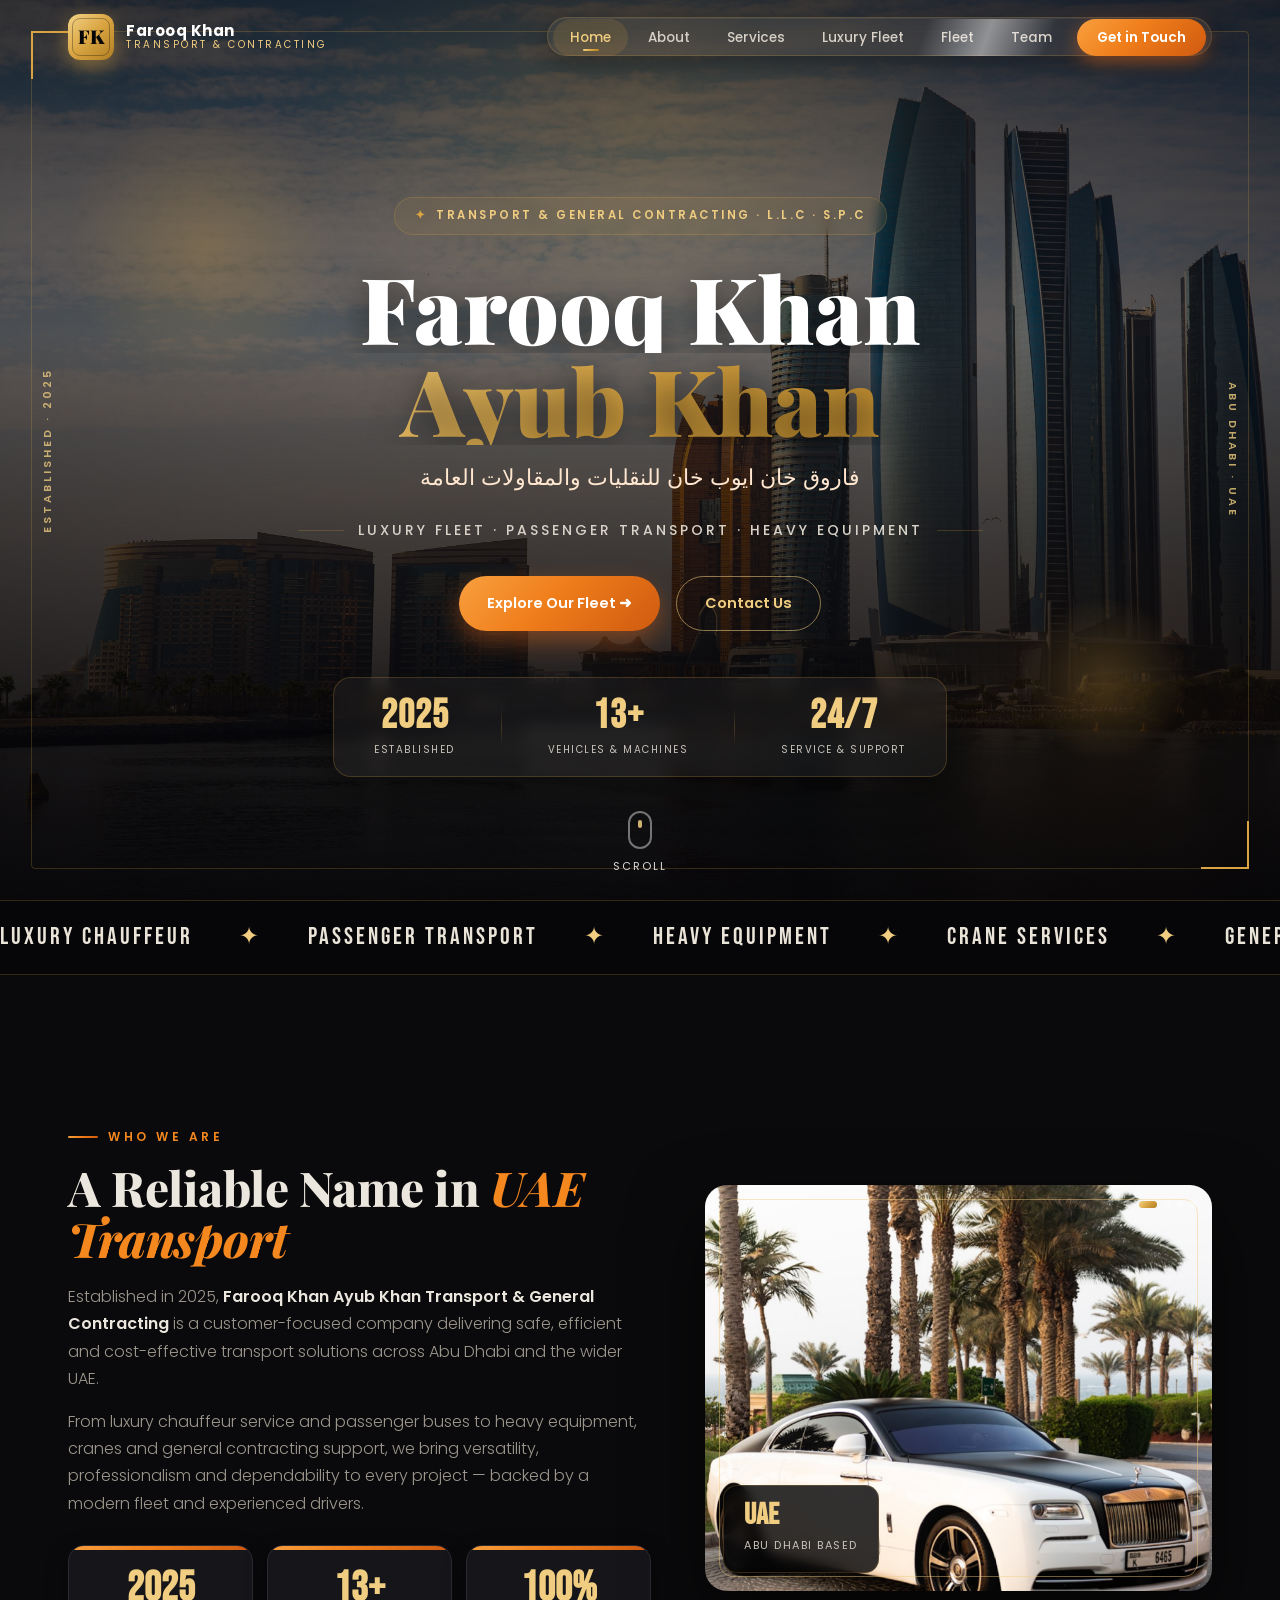
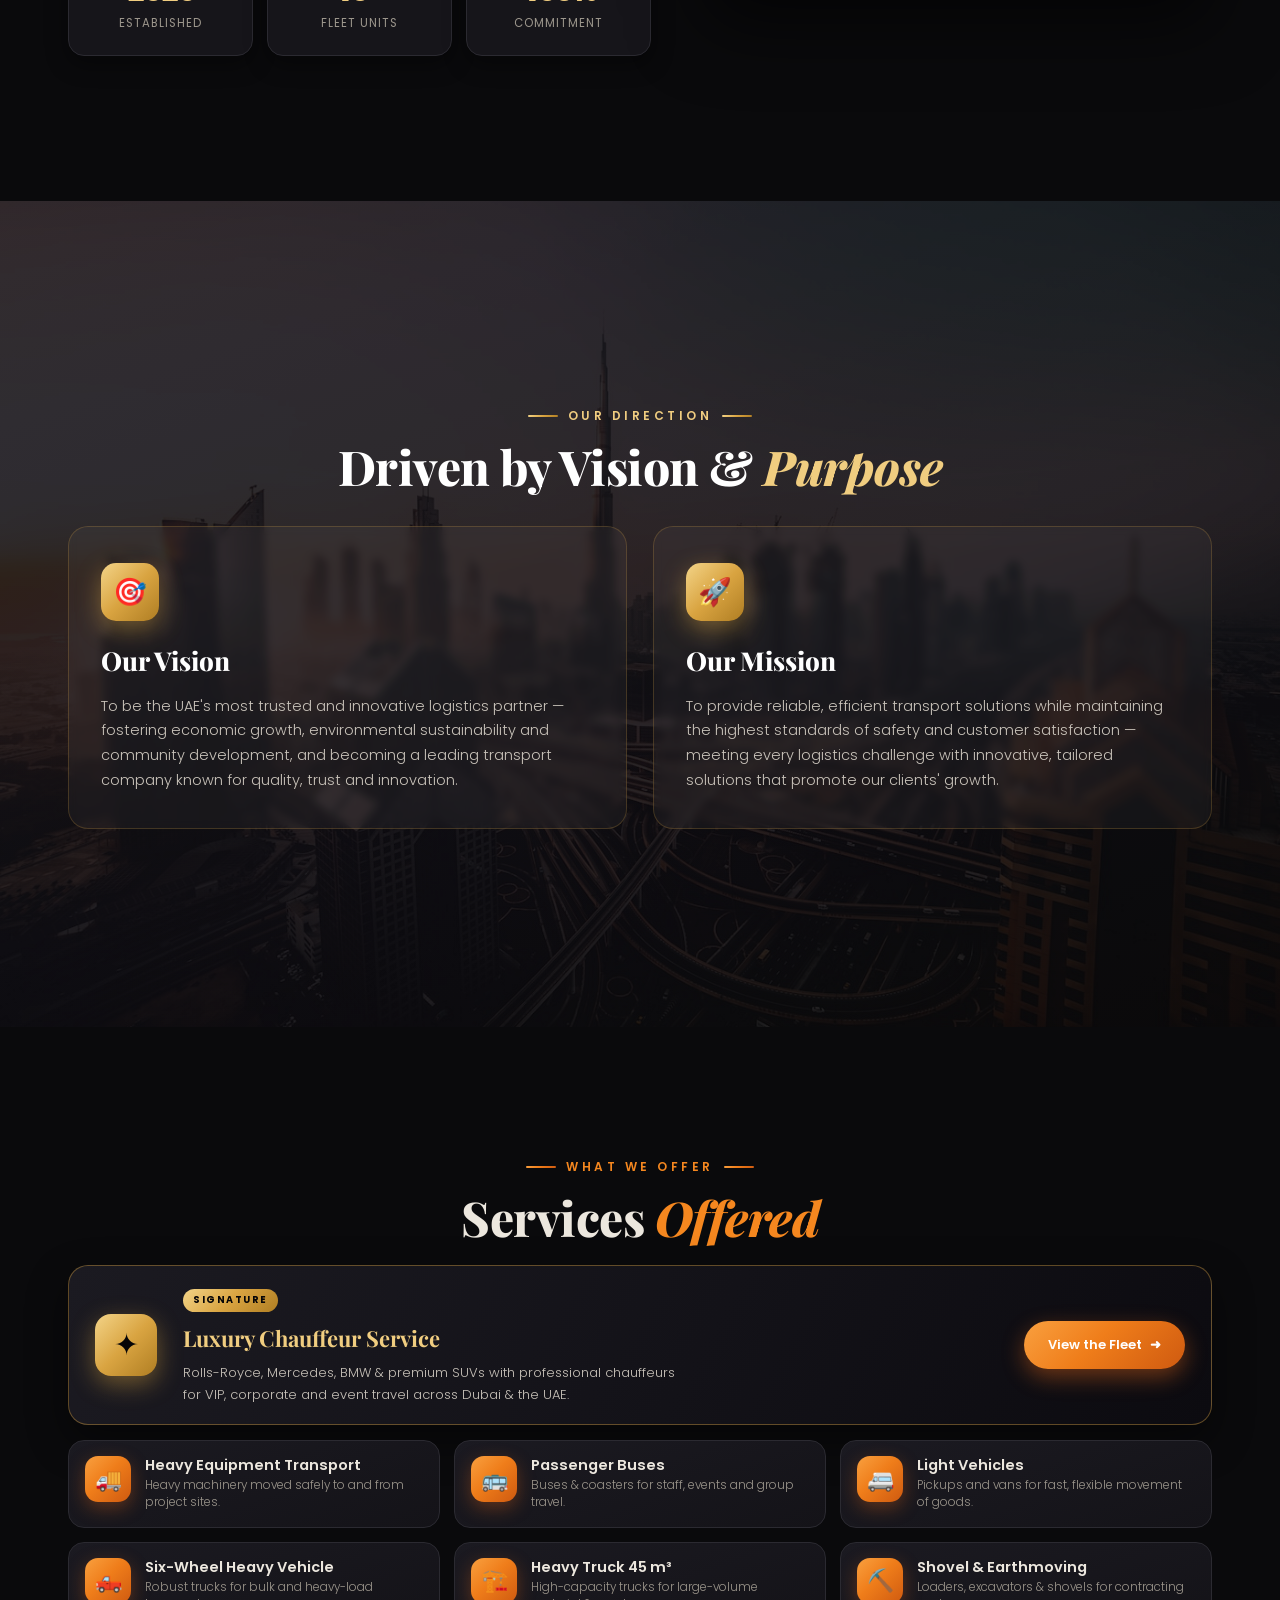
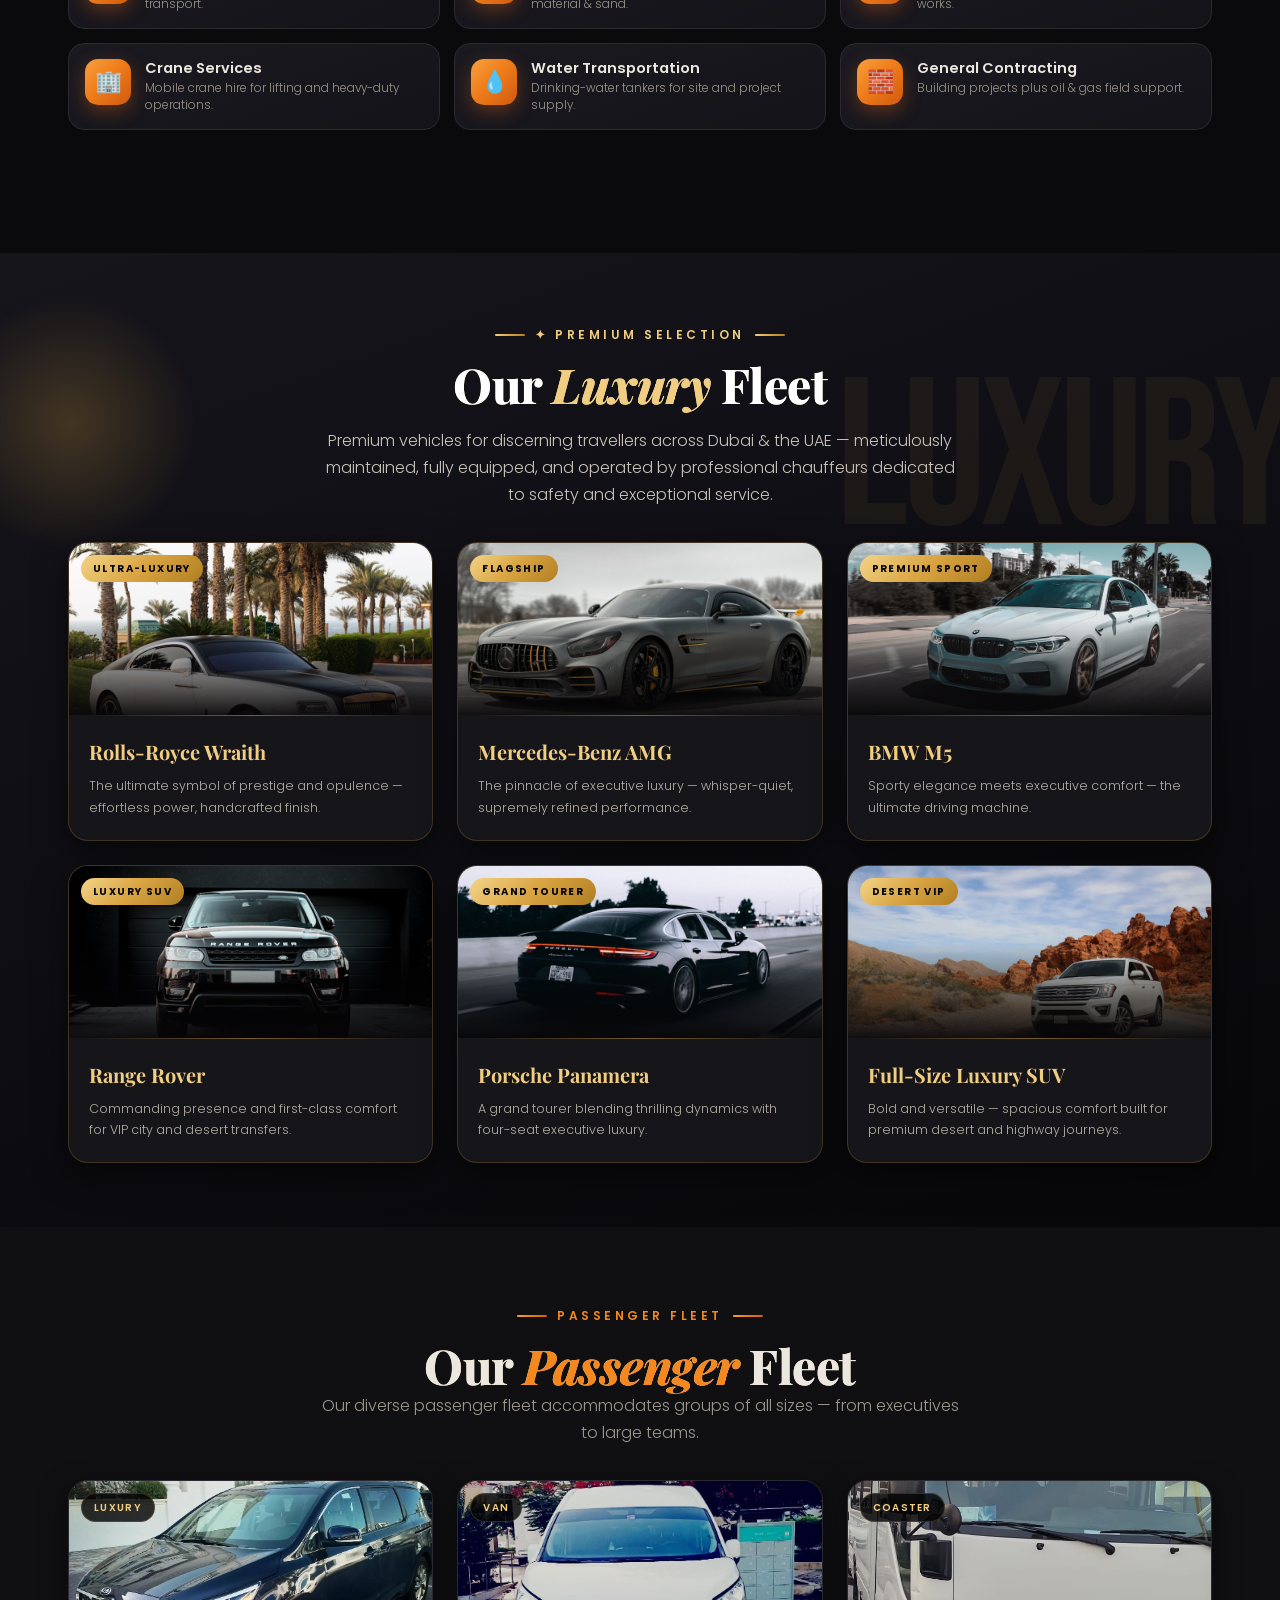
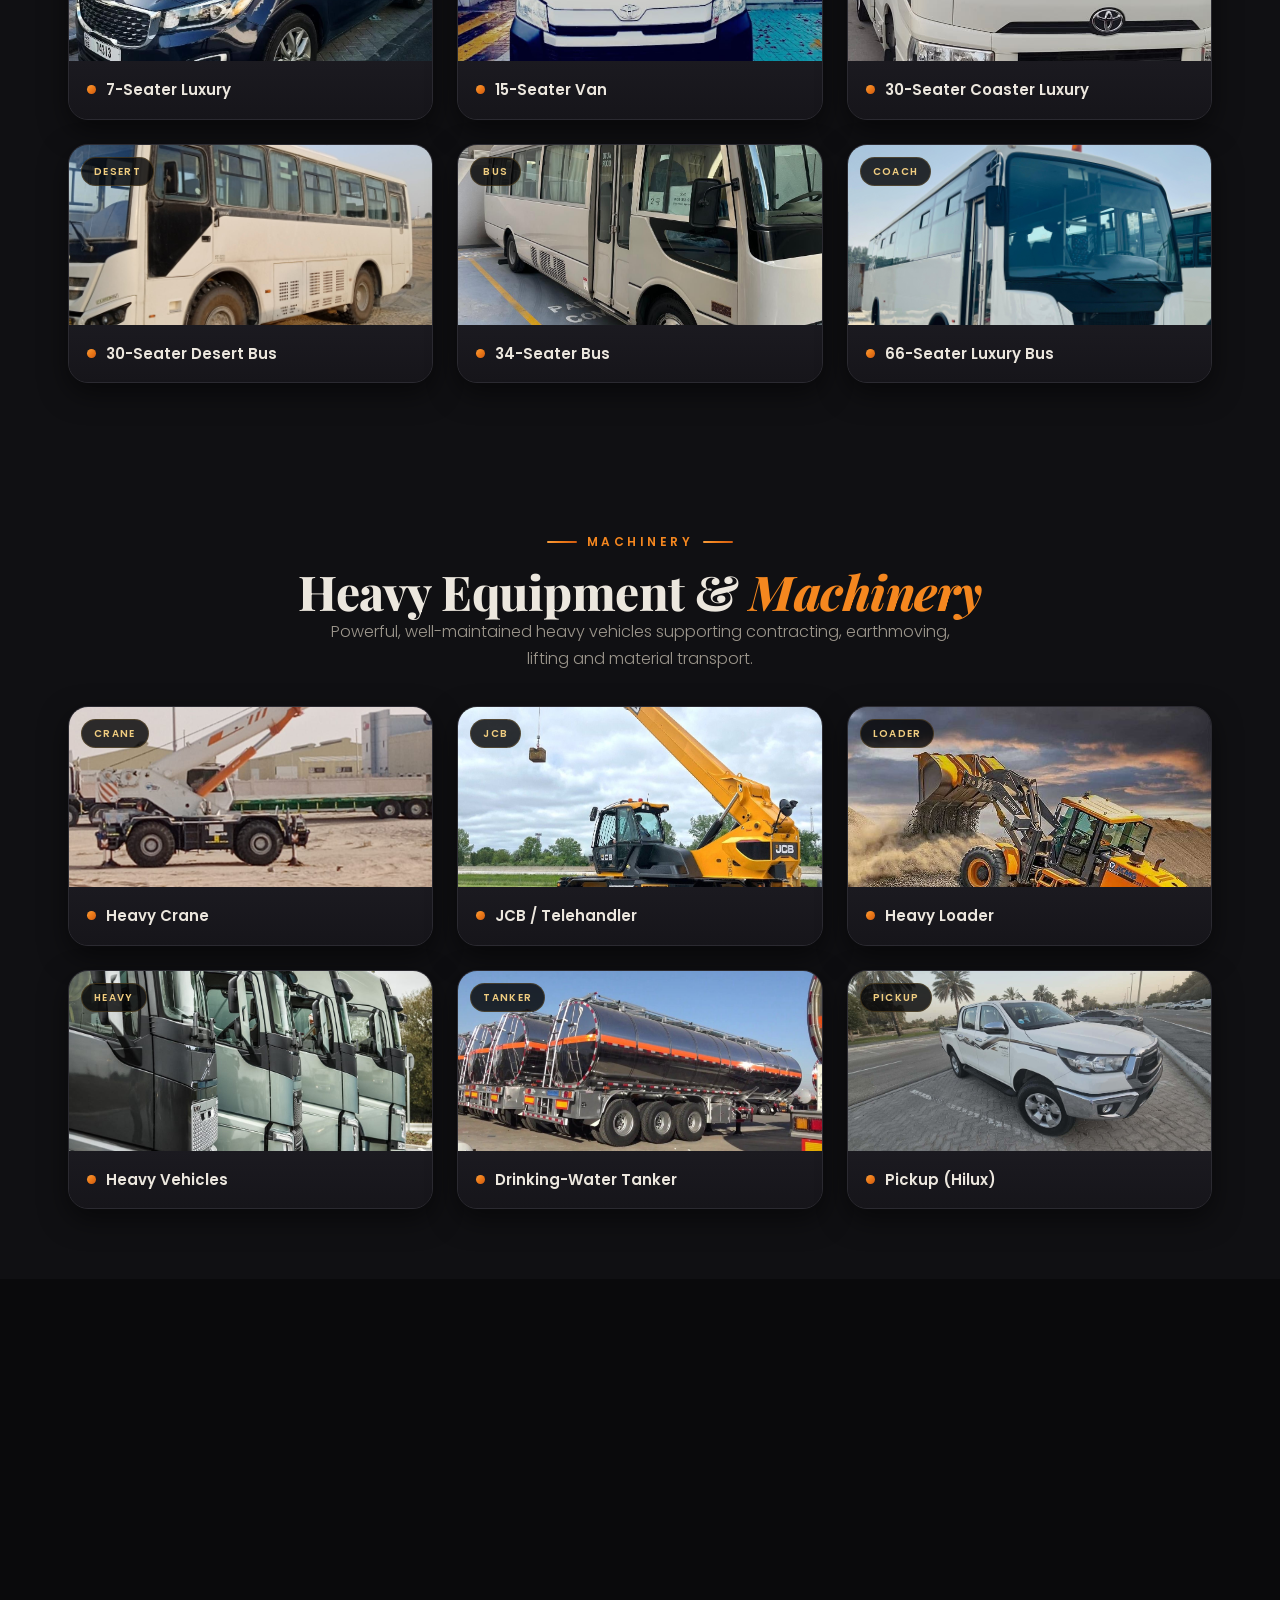
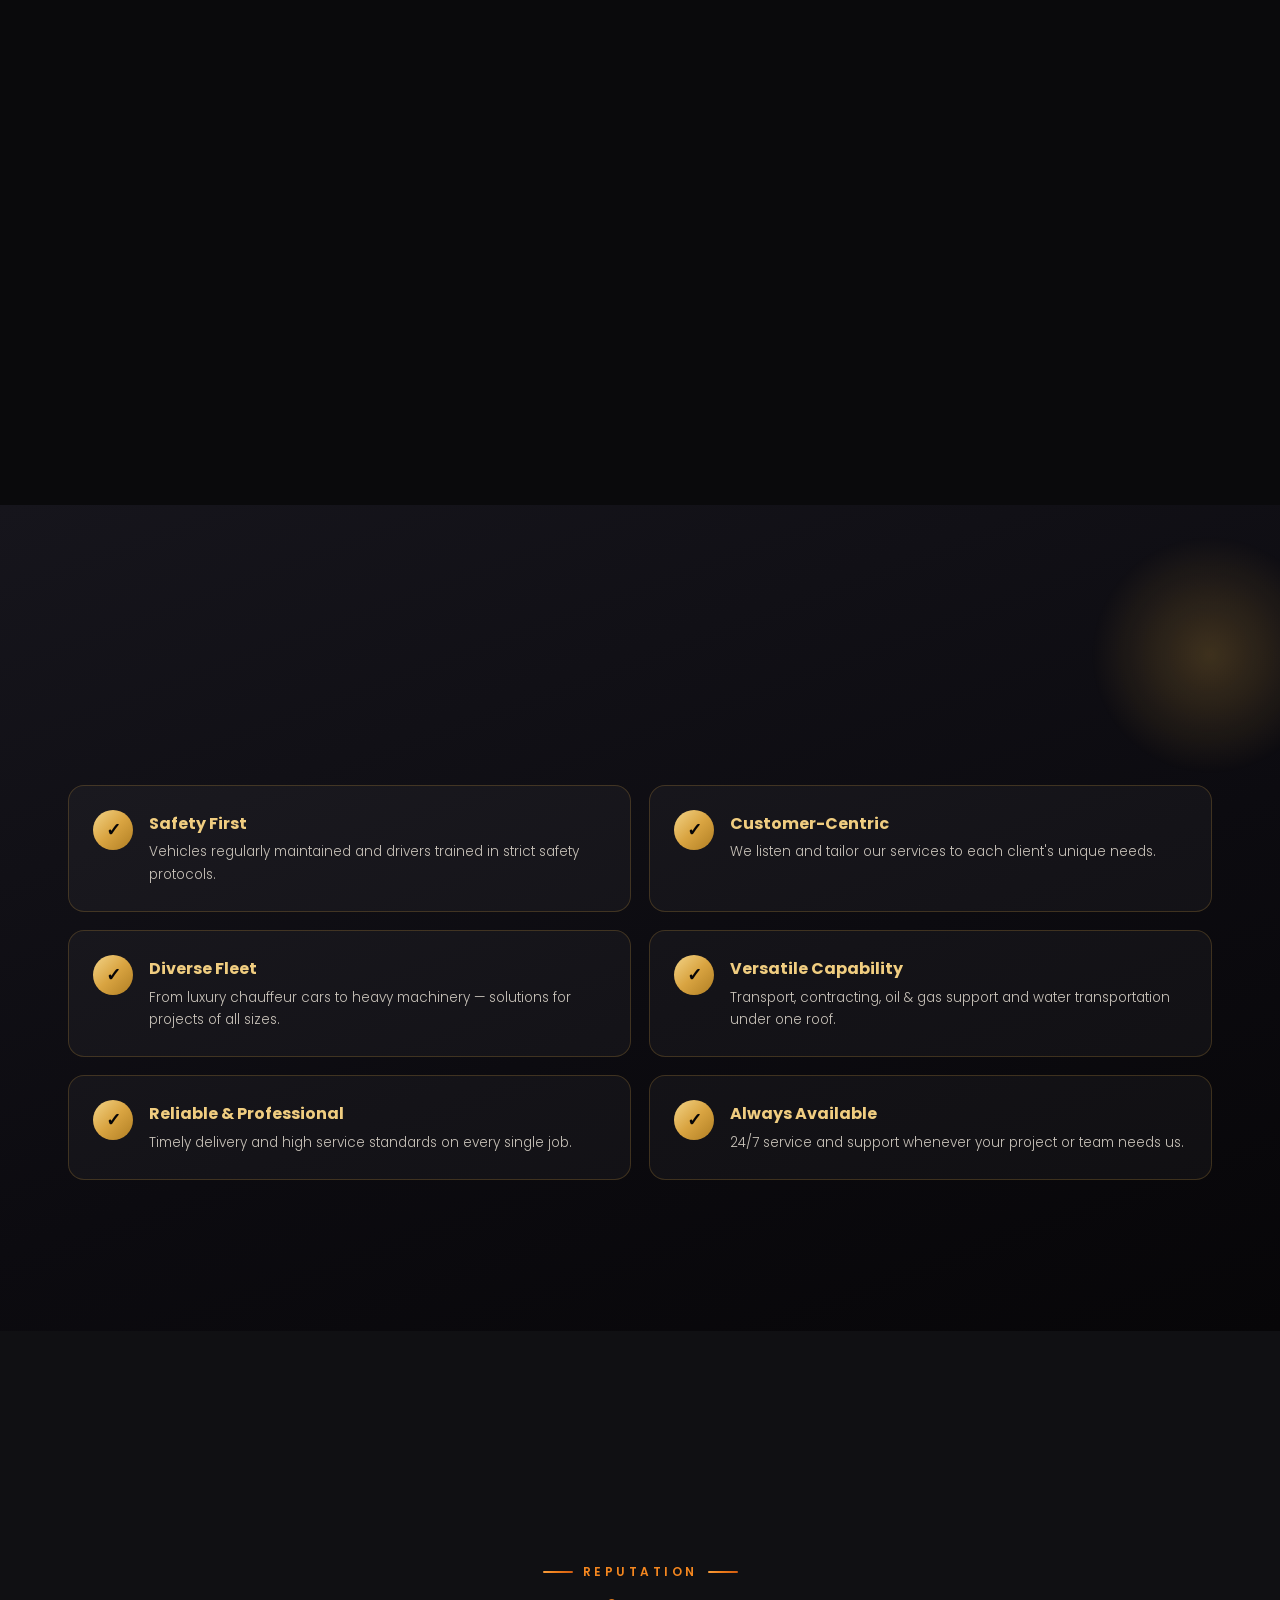
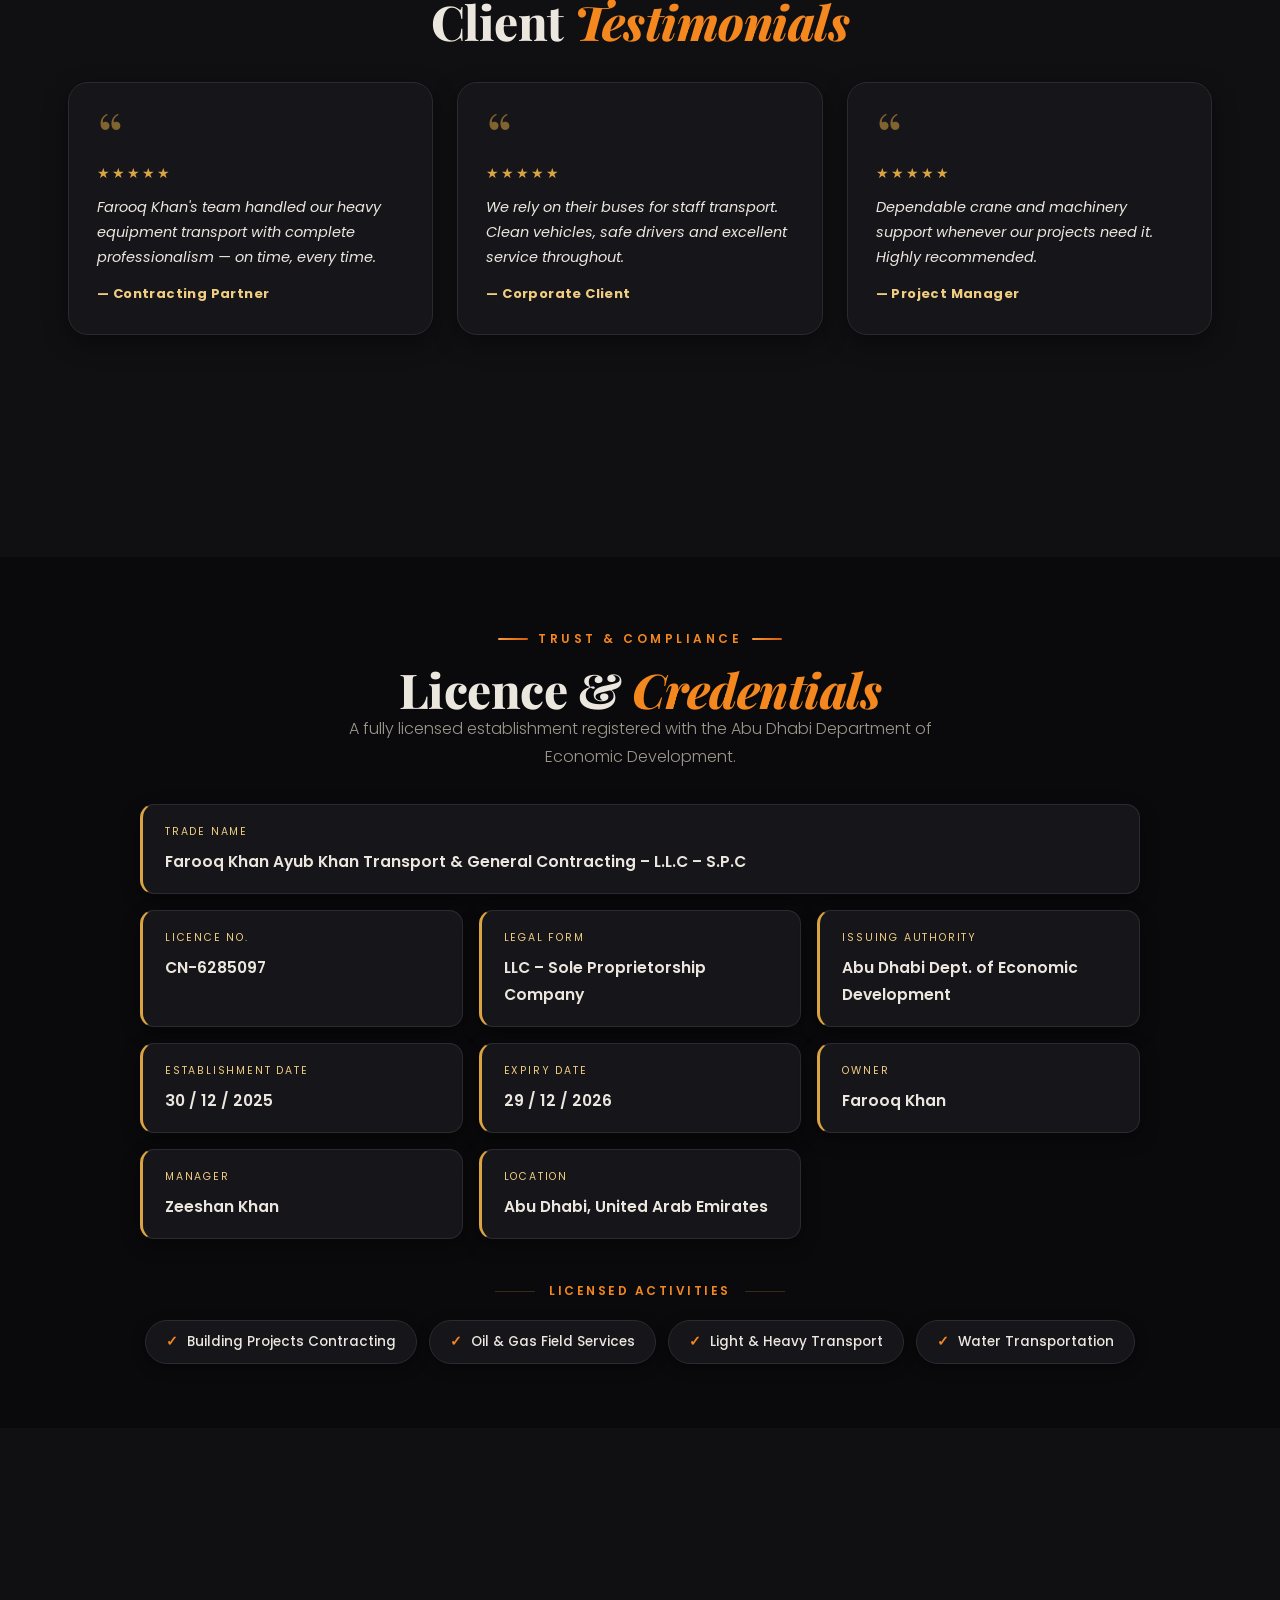
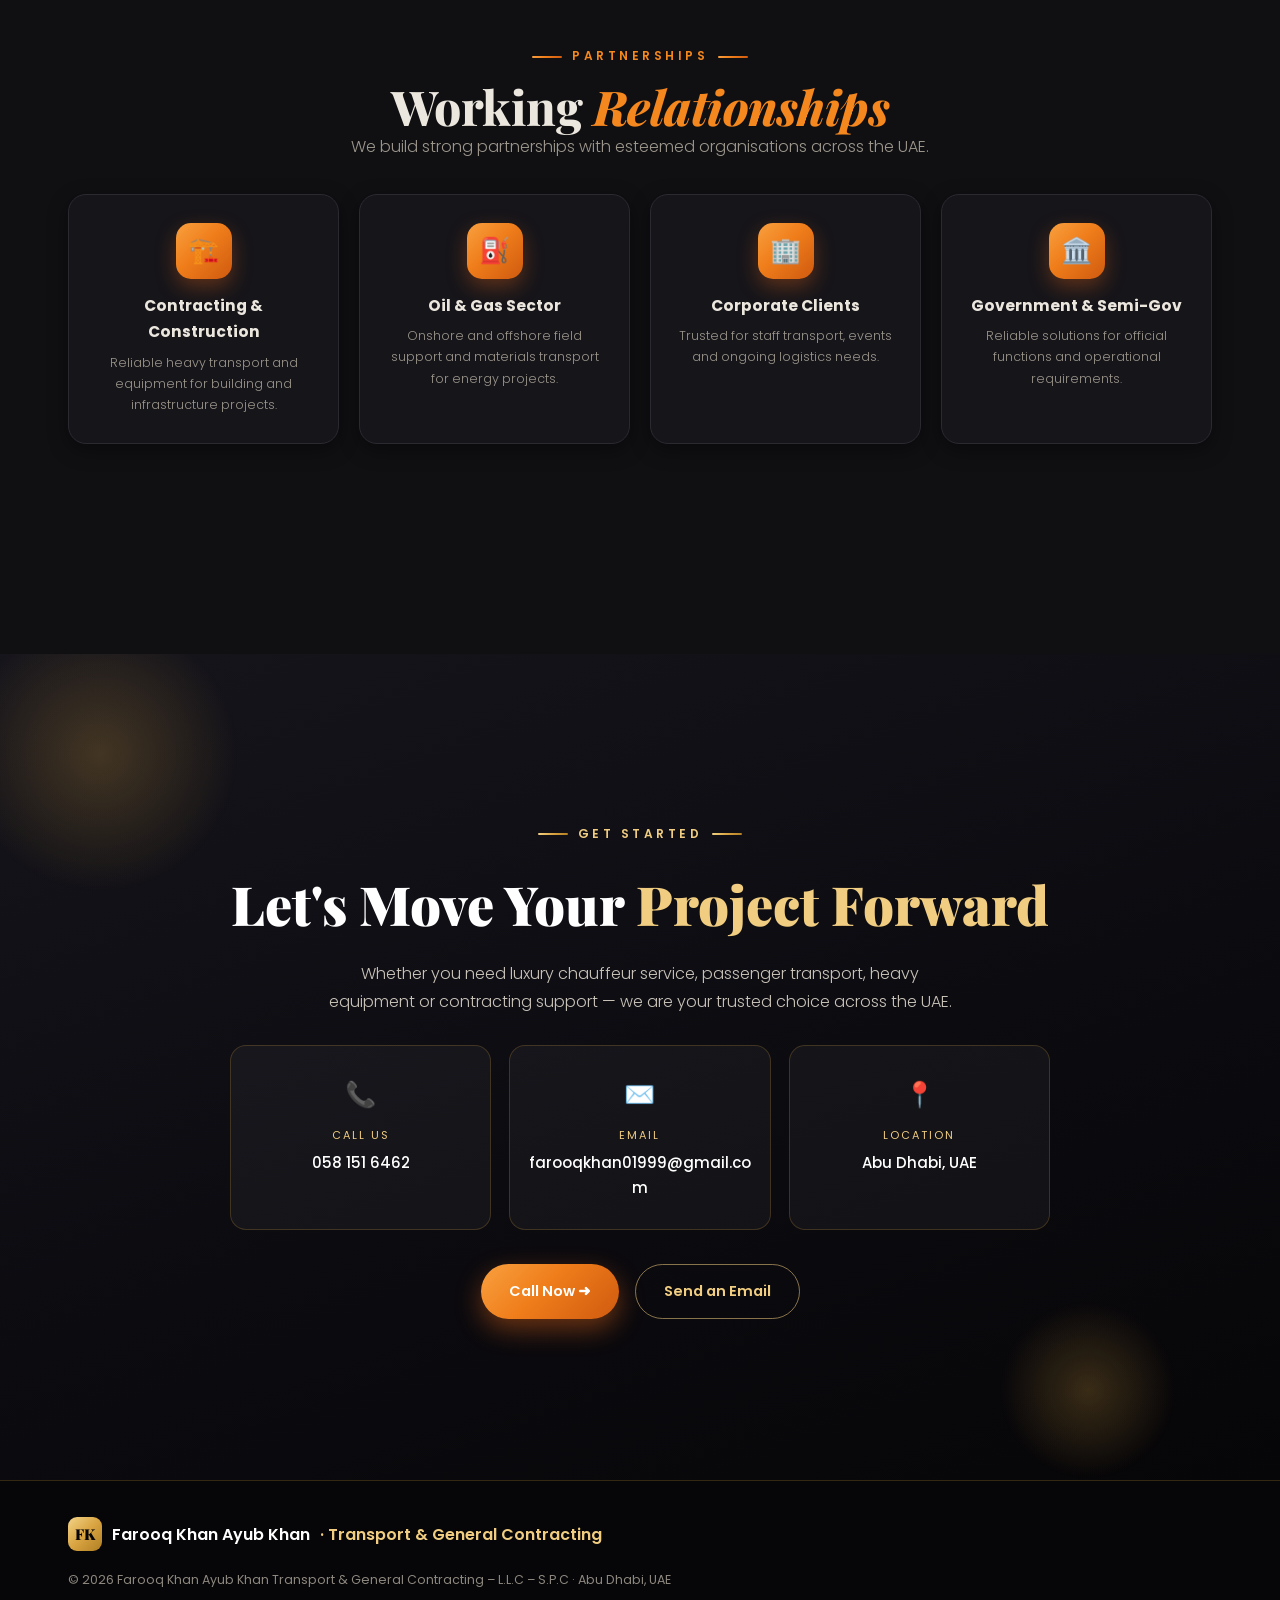
==== index.html @ 4ac98465 "Initial commit — Farooq Khan Ayub Khan transport website Co-Authored-By: Claude Opus 4.8 <noreply@an" ====
<!DOCTYPE html>
<html lang="en">
<head>
<meta charset="UTF-8" />
<meta name="viewport" content="width=device-width, initial-scale=1.0" />
<meta name="description" content="Farooq Khan Ayub Khan Transport & General Contracting — luxury chauffeur fleet, passenger transport, heavy equipment, cranes and contracting across Abu Dhabi and the UAE." />
<meta name="theme-color" content="#101a38" />
<title>Farooq Khan Ayub Khan — Transport & General Contracting</title>
<link rel="preconnect" href="https://fonts.googleapis.com">
<link rel="preconnect" href="https://fonts.gstatic.com" crossorigin>
<link href="https://fonts.googleapis.com/css2?family=Bebas+Neue&family=Playfair+Display:ital,wght@0,600;0,700;0,800;0,900;1,600&family=Poppins:wght@300;400;500;600;700;800&display=swap" rel="stylesheet">
<link rel="stylesheet" href="css/styles.css?v=5">
</head>
<body class="loading">

<!-- ============ PRELOADER ============ -->
<div id="preloader">
  <div class="pl-mono">FK</div>
  <div class="pl-bar"><i></i></div>
  <span>Farooq Khan Ayub Khan</span>
</div>

<!-- ============ SCROLL PROGRESS ============ -->
<div id="progress"></div>

<!-- ============ NAV ============ -->
<header id="hdr">
  <div class="wrap">
    <a href="#home" class="brand">
      <div class="mono">FK</div>
      <div class="bn"><b>Farooq Khan</b><span>Transport &amp; Contracting</span></div>
    </a>
    <nav>
      <ul id="menu">
        <li><a href="#home">Home</a></li>
        <li><a href="#about">About</a></li>
        <li><a href="#services">Services</a></li>
        <li><a href="#luxury">Luxury Fleet</a></li>
        <li><a href="#fleet">Fleet</a></li>
        <li><a href="#team">Team</a></li>
        <li><a href="#contact" class="nav-cta">Get in Touch</a></li>
      </ul>
    </nav>
    <button class="burger" id="burger" aria-label="Toggle menu"><span></span><span></span><span></span></button>
  </div>
</header>

<!-- ============ HERO ============ -->
<section class="hero" id="home">
  <div class="bg"></div>
  <div class="mesh"></div>
  <div class="hero-veil"></div>
  <div class="hero-frame"></div>
  <div class="orb" style="width:280px;height:280px;top:12%;left:5%;"></div>
  <div class="orb" style="width:170px;height:170px;bottom:15%;right:7%;animation-delay:3s;"></div>
  <div class="hero-side hs-left">Established · 2025</div>
  <div class="hero-side hs-right">Abu Dhabi · UAE</div>
  <div class="hero-inner">
    <div class="hero-badge"><span class="star">✦</span> Transport &amp; General Contracting · L.L.C · S.P.C</div>
    <h1>
      <span class="l"><span>Farooq Khan</span></span>
      <span class="l"><span class="gold">Ayub Khan</span></span>
    </h1>
    <div class="ar">فاروق خان ايوب خان للنقليات والمقاولات العامة</div>
    <div class="sub">Luxury Fleet · Passenger Transport · Heavy Equipment</div>
    <div class="cta">
      <a href="#luxury" class="btn btn-gold">Explore Our Fleet ➜</a>
      <a href="#contact" class="btn btn-ghost">Contact Us</a>
    </div>
    <div class="hero-bar">
      <div class="hb"><b>2025</b><span>Established</span></div>
      <span class="hbd"></span>
      <div class="hb"><b>13+</b><span>Vehicles &amp; Machines</span></div>
      <span class="hbd"></span>
      <div class="hb"><b>24/7</b><span>Service &amp; Support</span></div>
    </div>
  </div>
  <div class="scroll-cue"><div class="m"></div>Scroll</div>
</section>

<!-- ============ MARQUEE ============ -->
<div class="marquee" aria-hidden="true">
  <div class="track">
    <span>Luxury Chauffeur <i>✦</i> Passenger Transport <i>✦</i> Heavy Equipment <i>✦</i> Crane Services <i>✦</i> General Contracting <i>✦</i> Water Transport <i>✦</i></span>
    <span>Luxury Chauffeur <i>✦</i> Passenger Transport <i>✦</i> Heavy Equipment <i>✦</i> Crane Services <i>✦</i> General Contracting <i>✦</i> Water Transport <i>✦</i></span>
  </div>
</div>

<!-- ============ ABOUT ============ -->
<section class="pad" id="about">
  <div class="wrap about-grid">
    <div class="reveal left">
      <div class="eyebrow">Who We Are</div>
      <h2 class="title">A Reliable Name in <em>UAE Transport</em></h2>
      <p class="lead" style="margin-top:18px;">
        Established in 2025, <b>Farooq Khan Ayub Khan Transport &amp; General Contracting</b> is a customer-focused
        company delivering safe, efficient and cost-effective transport solutions across Abu Dhabi and the wider UAE.
      </p>
      <p class="lead">
        From luxury chauffeur service and passenger buses to heavy equipment, cranes and general contracting support,
        we bring versatility, professionalism and dependability to every project — backed by a modern fleet and experienced drivers.
      </p>
      <div class="stat-row">
        <div class="stat"><b data-count="2025">2025</b><span>Established</span></div>
        <div class="stat"><b data-count="13" data-suffix="+">13+</b><span>Fleet Units</span></div>
        <div class="stat"><b data-count="100" data-suffix="%">100%</b><span>Commitment</span></div>
      </div>
    </div>
    <div class="reveal right about-media" id="aboutSlider">
      <img class="slide active" src="assets/lux-range-rover.jpg" alt="Luxury Range Rover" />
      <img class="slide" src="assets/lux-rolls-royce.jpg" alt="Rolls-Royce luxury car" loading="lazy" />
      <img class="slide" src="assets/lux-porsche.jpg" alt="Porsche luxury car" loading="lazy" />
      <img class="slide" src="assets/lux-mercedes.jpg" alt="Mercedes luxury car" loading="lazy" />
      <img class="slide" src="assets/lux-bmw.jpg" alt="BMW luxury car" loading="lazy" />
      <div class="frame"></div>
      <div class="slider-dots" id="sliderDots" aria-hidden="true"></div>
      <div class="tagcard"><b>UAE</b><span>Abu Dhabi Based</span></div>
    </div>
  </div>
</section>

<!-- ============ VISION / MISSION ============ -->
<section class="pad vm on-dark" id="vision">
  <div class="bgimg"></div>
  <div class="wrap">
    <div class="sec-head center reveal">
      <div class="eyebrow gold center">Our Direction</div>
      <h2 class="title">Driven by Vision &amp; <em>Purpose</em></h2>
    </div>
    <div class="vm-grid">
      <div class="vm-card reveal left">
        <div class="ic">🎯</div>
        <h3>Our Vision</h3>
        <p>To be the UAE's most trusted and innovative logistics partner — fostering economic growth, environmental
        sustainability and community development, and becoming a leading transport company known for quality, trust and innovation.</p>
      </div>
      <div class="vm-card reveal right">
        <div class="ic">🚀</div>
        <h3>Our Mission</h3>
        <p>To provide reliable, efficient transport solutions while maintaining the highest standards of safety and customer
        satisfaction — meeting every logistics challenge with innovative, tailored solutions that promote our clients' growth.</p>
      </div>
    </div>
  </div>
</section>

<!-- ============ SERVICES ============ -->
<section class="pad services-sec" id="services">
  <div class="wrap">
    <div class="sec-head center reveal">
      <div class="eyebrow center">What We Offer</div>
      <h2 class="title">Services <em>Offered</em></h2>
    </div>

    <!-- featured luxury service on top -->
    <a href="#luxury" class="svc-feature reveal">
      <div class="sf-ic">✦</div>
      <div class="sf-txt">
        <span class="sig">Signature</span>
        <h3>Luxury Chauffeur Service</h3>
        <p>Rolls-Royce, Mercedes, BMW &amp; premium SUVs with professional chauffeurs for VIP, corporate and event travel across Dubai &amp; the UAE.</p>
      </div>
      <span class="sf-cta">View the Fleet</span>
    </a>

    <!-- remaining services in a compact, attractive grid -->
    <div class="svc-mini-grid">
      <div class="svc-mini reveal"><div class="ic">🚚</div><div><h3>Heavy Equipment Transport</h3><p>Heavy machinery moved safely to and from project sites.</p></div></div>
      <div class="svc-mini reveal"><div class="ic">🚌</div><div><h3>Passenger Buses</h3><p>Buses &amp; coasters for staff, events and group travel.</p></div></div>
      <div class="svc-mini reveal"><div class="ic">🚐</div><div><h3>Light Vehicles</h3><p>Pickups and vans for fast, flexible movement of goods.</p></div></div>
      <div class="svc-mini reveal"><div class="ic">🛻</div><div><h3>Six-Wheel Heavy Vehicle</h3><p>Robust trucks for bulk and heavy-load transport.</p></div></div>
      <div class="svc-mini reveal"><div class="ic">🏗️</div><div><h3>Heavy Truck 45 m³</h3><p>High-capacity trucks for large-volume material &amp; sand.</p></div></div>
      <div class="svc-mini reveal"><div class="ic">⛏️</div><div><h3>Shovel &amp; Earthmoving</h3><p>Loaders, excavators &amp; shovels for contracting works.</p></div></div>
      <div class="svc-mini reveal"><div class="ic">🏢</div><div><h3>Crane Services</h3><p>Mobile crane hire for lifting and heavy-duty operations.</p></div></div>
      <div class="svc-mini reveal"><div class="ic">💧</div><div><h3>Water Transportation</h3><p>Drinking-water tankers for site and project supply.</p></div></div>
      <div class="svc-mini reveal"><div class="ic">🧱</div><div><h3>General Contracting</h3><p>Building projects plus oil &amp; gas field support.</p></div></div>
    </div>
  </div>
</section>

<!-- ============ LUXURY FLEET ============ -->
<section class="pad lux on-dark" id="luxury">
  <div class="watermark">LUXURY</div>
  <div class="orb" style="width:260px;height:260px;top:40px;left:-60px;"></div>
  <div class="wrap">
    <div class="sec-head center reveal">
      <div class="eyebrow gold center">✦ Premium Selection</div>
      <h2 class="title shimmer">Our <em>Luxury</em> Fleet</h2>
      <p class="lead" style="margin-top:16px;">Premium vehicles for discerning travellers across Dubai &amp; the UAE — meticulously
      maintained, fully equipped, and operated by professional chauffeurs dedicated to safety and exceptional service.</p>
    </div>
    <div class="lux-grid">
      <div class="lux-card reveal scale">
        <div class="ph" style="background-image:url('assets/lux-rolls-royce.jpg');"><div class="badge">Ultra-Luxury</div></div>
        <div class="body"><h3>Rolls-Royce Wraith</h3><p>The ultimate symbol of prestige and opulence — effortless power, handcrafted finish.</p></div>
      </div>
      <div class="lux-card reveal scale">
        <div class="ph" style="background-image:url('assets/lux-mercedes.jpg');"><div class="badge">Flagship</div></div>
        <div class="body"><h3>Mercedes-Benz AMG</h3><p>The pinnacle of executive luxury — whisper-quiet, supremely refined performance.</p></div>
      </div>
      <div class="lux-card reveal scale">
        <div class="ph" style="background-image:url('assets/lux-bmw.jpg');"><div class="badge">Premium Sport</div></div>
        <div class="body"><h3>BMW M5</h3><p>Sporty elegance meets executive comfort — the ultimate driving machine.</p></div>
      </div>
      <div class="lux-card reveal scale">
        <div class="ph" style="background-image:url('assets/lux-range-rover.jpg');"><div class="badge">Luxury SUV</div></div>
        <div class="body"><h3>Range Rover</h3><p>Commanding presence and first-class comfort for VIP city and desert transfers.</p></div>
      </div>
      <div class="lux-card reveal scale">
        <div class="ph" style="background-image:url('assets/lux-porsche.jpg');"><div class="badge">Grand Tourer</div></div>
        <div class="body"><h3>Porsche Panamera</h3><p>A grand tourer blending thrilling dynamics with four-seat executive luxury.</p></div>
      </div>
      <div class="lux-card reveal scale">
        <div class="ph" style="background-image:url('assets/lux-suv-desert.jpg');"><div class="badge">Desert VIP</div></div>
        <div class="body"><h3>Full-Size Luxury SUV</h3><p>Bold and versatile — spacious comfort built for premium desert and highway journeys.</p></div>
      </div>
    </div>
  </div>
</section>

<!-- ============ PASSENGER FLEET ============ -->
<section class="pad galwrap" id="fleet">
  <div class="wrap">
    <div class="sec-head center reveal">
      <div class="eyebrow center">Passenger Fleet</div>
      <h2 class="title shimmer">Our <em>Passenger</em> Fleet</h2>
      <p class="lead">Our diverse passenger fleet accommodates groups of all sizes — from executives to large teams.</p>
    </div>
    <div class="gallery">
      <div class="gcard reveal"><span class="tag">Luxury</span><div class="pic" style="background-image:url('assets/7 seater luxury.JPG');"></div><div class="cap">7-Seater Luxury</div></div>
      <div class="gcard reveal"><span class="tag">Van</span><div class="pic" style="background-image:url('assets/15 seater.JPG');"></div><div class="cap">15-Seater Van</div></div>
      <div class="gcard reveal"><span class="tag">Coaster</span><div class="pic" style="background-image:url('assets/30 seater coaster luxury.JPG');"></div><div class="cap">30-Seater Coaster Luxury</div></div>
      <div class="gcard reveal"><span class="tag">Desert</span><div class="pic" style="background-image:url('assets/30 seater desert bus.JPG');"></div><div class="cap">30-Seater Desert Bus</div></div>
      <div class="gcard reveal"><span class="tag">Bus</span><div class="pic" style="background-image:url('assets/Roja bus 34 seater.JPG');"></div><div class="cap">34-Seater Bus</div></div>
      <div class="gcard reveal"><span class="tag">Coach</span><div class="pic" style="background-image:url('assets/66 seater luxury bus.JPG');"></div><div class="cap">66-Seater Luxury Bus</div></div>
    </div>
  </div>
</section>

<!-- ============ HEAVY EQUIPMENT ============ -->
<section class="pad heavy-wrap" id="heavy">
  <div class="wrap">
    <div class="sec-head center reveal">
      <div class="eyebrow center">Machinery</div>
      <h2 class="title">Heavy Equipment &amp; <em>Machinery</em></h2>
      <p class="lead">Powerful, well-maintained heavy vehicles supporting contracting, earthmoving, lifting and material transport.</p>
    </div>
    <div class="gallery">
      <div class="gcard reveal"><span class="tag">Crane</span><div class="pic" style="background-image:url('assets/Heavy crane.JPG');"></div><div class="cap">Heavy Crane</div></div>
      <div class="gcard reveal"><span class="tag">JCB</span><div class="pic" style="background-image:url('assets/JCB heavy.JPG');"></div><div class="cap">JCB / Telehandler</div></div>
      <div class="gcard reveal"><span class="tag">Loader</span><div class="pic" style="background-image:url('assets/Loader heavy.JPG');"></div><div class="cap">Heavy Loader</div></div>
      <div class="gcard reveal"><span class="tag">Heavy</span><div class="pic" style="background-image:url('assets/Heavy vehicles.JPG');"></div><div class="cap">Heavy Vehicles</div></div>
      <div class="gcard reveal"><span class="tag">Tanker</span><div class="pic" style="background-image:url('assets/Drinking water Heavy vehicle.JPG');"></div><div class="cap">Drinking-Water Tanker</div></div>
      <div class="gcard reveal"><span class="tag">Pickup</span><div class="pic" style="background-image:url('assets/Hi looks pick up.JPG');"></div><div class="cap">Pickup (Hilux)</div></div>
    </div>
  </div>
</section>

<!-- ============ TEAM ============ -->
<section class="pad" id="team">
  <div class="wrap">
    <div class="sec-head center reveal">
      <div class="eyebrow center">Leadership</div>
      <h2 class="title">Meet the <em>Team</em></h2>
      <p class="lead">Our skilled, dedicated staff keep us at the forefront of the transport and contracting sector.</p>
    </div>
    <div class="team-grid">
      <div class="member reveal"><div class="ph" style="background-image:url('assets/owner.JPG');"></div><h3>Farooq Khan</h3><div class="role">Owner</div></div>
      <div class="member reveal"><div class="ph" style="background-image:url('assets/manager.PNG');"></div><h3>Zeeshan Khan</h3><div class="role">Manager</div></div>
      <div class="member reveal"><div class="ph" style="background-image:url('assets/Senior Accountant.JPG');"></div><h3>Hanifullah</h3><div class="role">Accountant</div></div>
    </div>
    <div class="team-sub">
      <div class="rc reveal left"><h4>Drivers</h4><p>Highly trained professionals who prioritise safety and hospitality on every route.</p></div>
      <div class="rc reveal right"><h4>Operations &amp; Maintenance</h4><p>An in-house team keeping every vehicle in excellent condition through regular inspections.</p></div>
    </div>
  </div>
</section>

<!-- ============ WHY ============ -->
<section class="pad why on-dark" id="why">
  <div class="orb" style="width:240px;height:240px;top:30px;right:-50px;"></div>
  <div class="wrap">
    <div class="sec-head center reveal">
      <div class="eyebrow gold center">The Difference</div>
      <h2 class="title">Why Choose <em>Us</em></h2>
    </div>
    <div class="why-grid">
      <div class="why-item reveal"><div class="ck">✓</div><div><h4>Safety First</h4><p>Vehicles regularly maintained and drivers trained in strict safety protocols.</p></div></div>
      <div class="why-item reveal"><div class="ck">✓</div><div><h4>Customer-Centric</h4><p>We listen and tailor our services to each client's unique needs.</p></div></div>
      <div class="why-item reveal"><div class="ck">✓</div><div><h4>Diverse Fleet</h4><p>From luxury chauffeur cars to heavy machinery — solutions for projects of all sizes.</p></div></div>
      <div class="why-item reveal"><div class="ck">✓</div><div><h4>Versatile Capability</h4><p>Transport, contracting, oil &amp; gas support and water transportation under one roof.</p></div></div>
      <div class="why-item reveal"><div class="ck">✓</div><div><h4>Reliable &amp; Professional</h4><p>Timely delivery and high service standards on every single job.</p></div></div>
      <div class="why-item reveal"><div class="ck">✓</div><div><h4>Always Available</h4><p>24/7 service and support whenever your project or team needs us.</p></div></div>
    </div>
  </div>
</section>

<!-- ============ TESTIMONIALS ============ -->
<section class="pad galwrap" id="testimonials">
  <div class="wrap">
    <div class="sec-head center reveal">
      <div class="eyebrow center">Reputation</div>
      <h2 class="title">Client <em>Testimonials</em></h2>
    </div>
    <div class="quotes">
      <div class="quote reveal"><div class="qm">“</div><div class="stars">★★★★★</div><p>Farooq Khan's team handled our heavy equipment transport with complete professionalism — on time, every time.</p><div class="by">— Contracting Partner</div></div>
      <div class="quote reveal"><div class="qm">“</div><div class="stars">★★★★★</div><p>We rely on their buses for staff transport. Clean vehicles, safe drivers and excellent service throughout.</p><div class="by">— Corporate Client</div></div>
      <div class="quote reveal"><div class="qm">“</div><div class="stars">★★★★★</div><p>Dependable crane and machinery support whenever our projects need it. Highly recommended.</p><div class="by">— Project Manager</div></div>
    </div>
  </div>
</section>

<!-- ============ LICENCE ============ -->
<section class="pad" id="licence">
  <div class="wrap">
    <div class="sec-head center reveal">
      <div class="eyebrow center">Trust &amp; Compliance</div>
      <h2 class="title">Licence &amp; <em>Credentials</em></h2>
      <p class="lead">A fully licensed establishment registered with the Abu Dhabi Department of Economic Development.</p>
    </div>
    <div class="lic-info reveal">
      <div class="lic-item wide"><span>Trade Name</span><b>Farooq Khan Ayub Khan Transport &amp; General Contracting – L.L.C – S.P.C</b></div>
      <div class="lic-item"><span>Licence No.</span><b>CN-6285097</b></div>
      <div class="lic-item"><span>Legal Form</span><b>LLC – Sole Proprietorship Company</b></div>
      <div class="lic-item"><span>Issuing Authority</span><b>Abu Dhabi Dept. of Economic Development</b></div>
      <div class="lic-item"><span>Establishment Date</span><b>30 / 12 / 2025</b></div>
      <div class="lic-item"><span>Expiry Date</span><b>29 / 12 / 2026</b></div>
      <div class="lic-item"><span>Owner</span><b>Farooq Khan</b></div>
      <div class="lic-item"><span>Manager</span><b>Zeeshan Khan</b></div>
      <div class="lic-item"><span>Location</span><b>Abu Dhabi, United Arab Emirates</b></div>
    </div>
    <div class="lic-subhead reveal">Licensed Activities</div>
    <div class="lic-acts reveal">
      <span class="chip">Building Projects Contracting</span>
      <span class="chip">Oil &amp; Gas Field Services</span>
      <span class="chip">Light &amp; Heavy Transport</span>
      <span class="chip">Water Transportation</span>
    </div>
  </div>
</section>

<!-- ============ PARTNERS ============ -->
<section class="pad heavy-wrap" id="partners">
  <div class="wrap">
    <div class="sec-head center reveal">
      <div class="eyebrow center">Partnerships</div>
      <h2 class="title">Working <em>Relationships</em></h2>
      <p class="lead">We build strong partnerships with esteemed organisations across the UAE.</p>
    </div>
    <div class="part-grid">
      <div class="part reveal"><div class="ic">🏗️</div><h4>Contracting &amp; Construction</h4><p>Reliable heavy transport and equipment for building and infrastructure projects.</p></div>
      <div class="part reveal"><div class="ic">⛽</div><h4>Oil &amp; Gas Sector</h4><p>Onshore and offshore field support and materials transport for energy projects.</p></div>
      <div class="part reveal"><div class="ic">🏢</div><h4>Corporate Clients</h4><p>Trusted for staff transport, events and ongoing logistics needs.</p></div>
      <div class="part reveal"><div class="ic">🏛️</div><h4>Government &amp; Semi-Gov</h4><p>Reliable solutions for official functions and operational requirements.</p></div>
    </div>
  </div>
</section>

<!-- ============ CONTACT ============ -->
<section class="pad contact" id="contact">
  <div class="orb" style="width:280px;height:280px;top:-40px;left:-40px;"></div>
  <div class="orb" style="width:180px;height:180px;bottom:0;right:8%;animation-delay:2.5s;"></div>
  <div class="wrap">
    <div class="reveal">
      <div class="eyebrow gold center">Get Started</div>
      <h2>Let's Move Your <span>Project Forward</span></h2>
      <p class="lead">Whether you need luxury chauffeur service, passenger transport, heavy equipment or contracting support — we are your trusted choice across the UAE.</p>
    </div>
    <div class="contact-cards">
      <a href="tel:0552428090" class="cc reveal"><div class="ic">📞</div><div class="lbl">Call Us</div><div class="val">058 151 6462</div></a>
      <a href="mailto:farooqkhan01999@gmail.com" class="cc reveal"><div class="ic">✉️</div><div class="lbl">Email</div><div class="val">farooqkhan01999@gmail.com</div></a>
      <div class="cc reveal"><div class="ic">📍</div><div class="lbl">Location</div><div class="val">Abu Dhabi, UAE</div></div>
    </div>
    <div class="cta reveal">
      <a href="tel:0552428090" class="btn btn-gold">Call Now ➜</a>
      <a href="mailto:farooqkhan01999@gmail.com" class="btn btn-ghost">Send an Email</a>
    </div>
  </div>
</section>

<!-- ============ FOOTER ============ -->
<footer>
  <div class="wrap">
    <div class="fbrand"><div class="d">FK</div>Farooq Khan Ayub Khan <span class="gold">· Transport &amp; General Contracting</span></div>
    <small>© <span id="yr"></span> Farooq Khan Ayub Khan Transport &amp; General Contracting – L.L.C – S.P.C · Abu Dhabi, UAE</small>
  </div>
</footer>

<!-- ============ BACK TO TOP ============ -->
<button id="toTop" aria-label="Back to top">↑</button>

<script src="js/main.js?v=5"></script>
</body>
</html>
---- css/styles.css ----
/* =======================================================================
   FAROOQ KHAN AYUB KHAN — Transport & General Contracting
   Stylesheet · Black & Gold luxury theme
   ======================================================================= */

/* ---------- TOKENS ---------- */
:root{
  --orange:#f5871f;
  --orange-dark:#d2641a;
  --gold:#d9a441;
  --gold-light:#f0cd80;
  --ink:#ece7de;          /* primary text (light on black) */
  --grey:#9c968c;         /* muted text */
  --bg:#0a0a0c;           /* page background */
  --bg-2:#101013;         /* alternating section */
  --surface:#16151a;      /* card surface */
  --surface-2:#1d1c22;    /* elevated surface */
  --black:#060507;        /* near-black: deep bg + text on gold */
  --line:#2b2a31;         /* subtle border */
  --gold-line:rgba(217,164,65,.22);
  --grad-warm:linear-gradient(135deg,#f9a03f 0%,#ef7d1a 45%,#cf5a10 100%);
  --grad-gold:linear-gradient(135deg,#f3d488 0%,#d9a441 50%,#b07e23 100%);
  --grad-dark:linear-gradient(160deg,#16151c 0%,#0c0b10 58%,#070608 100%);
  --shadow:0 16px 44px rgba(0,0,0,.5);
  --shadow-lg:0 32px 74px rgba(0,0,0,.62);
  --nav-h:74px;
  --ease:cubic-bezier(.22,1,.36,1);
}

/* ---------- RESET ---------- */
*{box-sizing:border-box;margin:0;padding:0;}
html{scroll-behavior:smooth;scroll-padding-top:var(--nav-h);}
body{
  font-family:'Poppins',sans-serif;color:var(--ink);line-height:1.7;overflow-x:hidden;
  background:
    radial-gradient(900px 520px at 82% -6%,rgba(217,164,65,.07),transparent 60%),
    radial-gradient(820px 620px at -5% 102%,rgba(245,135,31,.06),transparent 56%),
    var(--bg);
  background-attachment:fixed;
}
body.loading{overflow:hidden;}
a{text-decoration:none;color:inherit;}
img{display:block;max-width:100%;}
section{position:relative;}
::selection{background:var(--orange);color:#0a0a0c;}

/* custom scrollbar */
::-webkit-scrollbar{width:11px;}
::-webkit-scrollbar-track{background:#0e0d11;}
::-webkit-scrollbar-thumb{background:linear-gradient(var(--gold),var(--orange-dark));border-radius:10px;border:2px solid #0e0d11;}
::-webkit-scrollbar-thumb:hover{background:linear-gradient(var(--gold-light),var(--orange));}

/* ---------- HELPERS ---------- */
.wrap{max-width:1200px;margin:0 auto;padding:0 28px;}
.pad{padding:clamp(46px,5vw,76px) 0;}
.eyebrow{
  display:inline-flex;align-items:center;gap:10px;font-size:12px;letter-spacing:3.5px;
  text-transform:uppercase;font-weight:600;color:var(--orange);margin-bottom:14px;
}
.eyebrow::before{content:"";width:30px;height:2px;background:var(--grad-warm);border-radius:2px;}
.eyebrow.center::after{content:"";width:30px;height:2px;background:var(--grad-warm);border-radius:2px;}
.eyebrow.gold{color:var(--gold-light);}
.eyebrow.gold::before,.eyebrow.gold.center::after{background:var(--grad-gold);}
h2.title{
  font-family:'Playfair Display',serif;font-weight:800;font-size:clamp(28px,4.4vw,48px);
  line-height:1.08;letter-spacing:-.5px;color:var(--ink);
}
h2.title em{font-style:italic;color:var(--orange);}
.on-dark h2.title{color:#fff;}
.on-dark h2.title em{color:var(--gold-light);}
.lead{font-size:16px;font-weight:300;color:var(--grey);max-width:64ch;}
.lead b{color:var(--ink);font-weight:600;}
.on-dark .lead{color:#c9c3ba;}
.sec-head{margin-bottom:34px;}
.sec-head.center{text-align:center;}
.sec-head.center .eyebrow{justify-content:center;}
.sec-head.center .lead{margin-left:auto;margin-right:auto;}

.btn{
  display:inline-flex;align-items:center;gap:9px;font-weight:600;font-size:14.5px;
  padding:14px 28px;border-radius:40px;cursor:pointer;border:none;position:relative;overflow:hidden;
  transition:transform .3s var(--ease),box-shadow .3s,background .3s,color .3s;
  font-family:'Poppins',sans-serif;isolation:isolate;
}
.btn::after{
  content:"";position:absolute;inset:0;z-index:-1;transform:translateX(-120%) skewX(-20deg);
  background:linear-gradient(90deg,transparent,rgba(255,255,255,.4),transparent);transition:transform .6s;
}
.btn:hover::after{transform:translateX(120%) skewX(-20deg);}
.btn-gold{background:var(--grad-warm);color:#fff;box-shadow:0 10px 26px rgba(224,101,26,.45);}
.btn-gold:hover{transform:translateY(-3px);box-shadow:0 18px 40px rgba(224,101,26,.6);}
.btn-ghost{background:transparent;border:1.6px solid rgba(240,205,128,.55);color:var(--gold-light);}
.btn-ghost:hover{transform:translateY(-3px);border-color:var(--gold);background:rgba(217,164,65,.14);color:#fff;}

/* ---------- PRELOADER ---------- */
#preloader{
  position:fixed;inset:0;z-index:9999;display:flex;flex-direction:column;align-items:center;justify-content:center;
  background:var(--grad-dark);transition:opacity .6s ease,visibility .6s;
}
#preloader.done{opacity:0;visibility:hidden;}
#preloader .pl-mono{
  width:84px;height:84px;border-radius:20px;background:var(--grad-gold);display:flex;align-items:center;justify-content:center;
  font-family:'Playfair Display',serif;font-weight:900;font-size:34px;color:var(--black);
  box-shadow:0 12px 40px rgba(217,164,65,.5);animation:plPulse 1.4s ease-in-out infinite;
}
#preloader .pl-bar{width:150px;height:3px;border-radius:3px;background:rgba(255,255,255,.12);margin-top:26px;overflow:hidden;}
#preloader .pl-bar i{display:block;height:100%;width:40%;border-radius:3px;background:var(--grad-gold);animation:plLoad 1.1s ease-in-out infinite;}
#preloader span{color:var(--gold-light);font-size:11px;letter-spacing:4px;text-transform:uppercase;margin-top:16px;}
@keyframes plPulse{0%,100%{transform:scale(1);box-shadow:0 12px 40px rgba(217,164,65,.5);}50%{transform:scale(1.08);box-shadow:0 18px 52px rgba(217,164,65,.78);}}
@keyframes plLoad{0%{transform:translateX(-120%);}100%{transform:translateX(330%);}}

/* ---------- SCROLL PROGRESS ---------- */
#progress{position:fixed;top:0;left:0;height:3px;width:0;z-index:200;background:var(--grad-warm);box-shadow:0 0 14px rgba(245,135,31,.8);}

/* ---------- NAV ---------- */
header{
  position:fixed;top:0;left:0;right:0;height:var(--nav-h);z-index:150;
  display:flex;align-items:center;transition:background .35s,box-shadow .35s,backdrop-filter .35s,height .35s,border-color .35s;
  border-bottom:1px solid transparent;
}
header.scrolled{background:rgba(7,6,9,.82);backdrop-filter:blur(14px);box-shadow:0 8px 30px rgba(0,0,0,.5);height:64px;border-bottom-color:var(--gold-line);}
header .wrap{display:flex;align-items:center;width:100%;}
.brand{display:flex;align-items:center;gap:12px;margin-right:auto;}
.brand .mono{
  width:46px;height:46px;border-radius:12px;background:var(--grad-gold);display:flex;align-items:center;justify-content:center;
  font-family:'Playfair Display',serif;font-weight:900;font-size:19px;color:var(--black);
  box-shadow:0 6px 20px rgba(217,164,65,.5);position:relative;flex:none;
}
.brand .mono::after{content:"";position:absolute;inset:4px;border:1.5px solid rgba(6,5,7,.3);border-radius:8px;}
.brand .bn{line-height:1.15;}
.brand .bn b{display:block;color:#fff;font-weight:700;font-size:15px;letter-spacing:.5px;}
.brand .bn span{display:block;color:var(--gold-light);font-size:10px;letter-spacing:2.5px;text-transform:uppercase;}

/* glass capsule menu */
nav ul{
  display:flex;gap:3px;list-style:none;align-items:center;
  background:rgba(255,255,255,.045);border:1px solid var(--gold-line);
  padding:5px;border-radius:44px;backdrop-filter:blur(10px);
  box-shadow:inset 0 1px 0 rgba(255,255,255,.05),0 8px 24px rgba(0,0,0,.3);
}
nav a{
  color:#d7d1c7;font-size:13.5px;font-weight:500;padding:9px 17px;border-radius:30px;
  transition:color .25s,background .25s;position:relative;
}
nav a:not(.nav-cta)::after{
  content:"";position:absolute;left:50%;bottom:5px;width:16px;height:2px;border-radius:2px;
  background:var(--grad-gold);transform:translateX(-50%) scaleX(0);transition:transform .3s var(--ease);
}
nav a:not(.nav-cta):hover{color:#fff;background:rgba(217,164,65,.12);}
nav a:not(.nav-cta):hover::after{transform:translateX(-50%) scaleX(1);}
nav a.active:not(.nav-cta){color:var(--gold-light);background:rgba(217,164,65,.15);}
nav a.active:not(.nav-cta)::after{transform:translateX(-50%) scaleX(1);}
nav .nav-cta{
  margin-left:5px;background:var(--grad-warm);color:#fff;font-weight:600;padding:9px 20px;
  box-shadow:0 6px 18px rgba(224,101,26,.5);overflow:hidden;
}
nav .nav-cta::before{
  content:"";position:absolute;inset:0;transform:translateX(-120%) skewX(-20deg);
  background:linear-gradient(90deg,transparent,rgba(255,255,255,.45),transparent);transition:transform .6s;
}
nav .nav-cta:hover{transform:translateY(-2px);color:#fff;box-shadow:0 12px 26px rgba(224,101,26,.66);}
nav .nav-cta:hover::before{transform:translateX(120%) skewX(-20deg);}
.burger{display:none;flex-direction:column;gap:5px;background:none;border:none;cursor:pointer;padding:8px;z-index:160;}
.burger span{width:26px;height:2.5px;background:#fff;border-radius:3px;transition:.3s;}

/* ---------- HERO (centred luxury · gold & black) ---------- */
.hero{min-height:100vh;display:flex;align-items:center;justify-content:center;text-align:center;overflow:hidden;color:#fff;padding:var(--nav-h) 20px 0;}
.hero .bg{
  position:absolute;inset:-4%;z-index:0;
  background:linear-gradient(180deg,rgba(6,6,9,.72) 0%,rgba(6,6,9,.44) 38%,rgba(6,6,9,.92) 100%),
    url('../assets/abu-dhabi.jpg') center/cover no-repeat;
  animation:kenburns 26s ease-in-out infinite alternate;will-change:transform;
}
@keyframes kenburns{from{transform:scale(1.05);}to{transform:scale(1.18);}}
.hero-veil{position:absolute;inset:0;z-index:0;background:radial-gradient(120% 85% at 50% 26%,transparent,rgba(6,5,8,.5) 70%,rgba(6,5,8,.9));}
.hero .mesh{position:absolute;inset:0;z-index:0;opacity:.6;
  background:radial-gradient(46% 42% at 50% 14%,rgba(217,164,65,.34),transparent 62%),
             radial-gradient(40% 50% at 86% 88%,rgba(245,135,31,.2),transparent 60%);}
.hero-frame{position:absolute;inset:clamp(16px,2.4vw,34px);border:1px solid var(--gold-line);border-radius:4px;z-index:1;pointer-events:none;}
.hero-frame::before,.hero-frame::after{content:"";position:absolute;width:46px;height:46px;}
.hero-frame::before{top:-1px;left:-1px;border-top:2px solid var(--gold);border-left:2px solid var(--gold);}
.hero-frame::after{bottom:-1px;right:-1px;border-bottom:2px solid var(--gold);border-right:2px solid var(--gold);}
.orb{position:absolute;border-radius:50%;pointer-events:none;z-index:1;background:radial-gradient(circle,rgba(217,164,65,.24) 0%,transparent 70%);animation:float 9s ease-in-out infinite;will-change:transform;}
@keyframes float{0%,100%{transform:translateY(0) scale(1);}50%{transform:translateY(-34px) scale(1.1);}}
.hero-side{position:absolute;top:50%;z-index:2;font-size:11px;letter-spacing:3px;text-transform:uppercase;color:var(--gold-light);opacity:.78;writing-mode:vertical-rl;font-weight:600;}
.hero-side.hs-left{left:clamp(20px,3vw,44px);transform:translateY(-50%) rotate(180deg);}
.hero-side.hs-right{right:clamp(20px,3vw,44px);transform:translateY(-50%);}
.hero-inner{position:relative;z-index:3;max-width:920px;margin:0 auto;width:100%;}
.hero-badge{display:inline-flex;align-items:center;gap:9px;padding:8px 20px;border:1px solid var(--gold-line);border-radius:40px;background:rgba(217,164,65,.08);backdrop-filter:blur(6px);font-size:11.5px;letter-spacing:2.5px;text-transform:uppercase;color:var(--gold-light);font-weight:600;margin-bottom:26px;}
.hero-badge .star{color:var(--gold);}
.hero h1{font-family:'Playfair Display',serif;font-weight:900;font-size:clamp(42px,8vw,92px);line-height:1;text-shadow:0 6px 34px rgba(0,0,0,.55);margin-bottom:14px;}
.hero h1 .l{display:block;overflow:hidden;}
.hero h1 .l>span{display:block;}
.hero h1 .gold{background:var(--grad-gold);-webkit-background-clip:text;background-clip:text;color:transparent;}
.hero .ar{font-size:clamp(16px,2.4vw,22px);direction:rtl;color:#ffe6cf;opacity:.95;margin-bottom:16px;}
.hero .sub{display:inline-flex;align-items:center;gap:14px;font-size:clamp(11px,1.5vw,14px);letter-spacing:3px;text-transform:uppercase;font-weight:500;color:#d8d2c8;}
.hero .sub::before,.hero .sub::after{content:"";width:clamp(20px,5vw,46px);height:1px;background:var(--gold-line);}
.hero .cta{display:flex;gap:16px;margin-top:34px;flex-wrap:wrap;justify-content:center;}
.hero-bar{display:inline-flex;align-items:center;gap:clamp(16px,4vw,46px);margin-top:46px;padding:18px clamp(20px,4vw,40px);border:1px solid var(--gold-line);border-radius:18px;background:rgba(255,255,255,.04);backdrop-filter:blur(8px);box-shadow:0 14px 40px rgba(0,0,0,.4);}
.hero-bar .hb b{display:block;font-family:'Bebas Neue',sans-serif;font-size:clamp(28px,3.4vw,40px);color:var(--gold-light);line-height:1;letter-spacing:1px;}
.hero-bar .hb span{display:block;font-size:10px;letter-spacing:1.5px;text-transform:uppercase;color:#c9c3ba;margin-top:5px;}
.hero-bar .hbd{width:1px;height:40px;background:linear-gradient(transparent,var(--gold-line),transparent);flex:none;}
.scroll-cue{position:absolute;bottom:24px;left:50%;transform:translateX(-50%);z-index:3;color:#fff;font-size:11px;letter-spacing:2px;text-transform:uppercase;text-align:center;opacity:.85;}
.scroll-cue .m{width:24px;height:38px;border:2px solid rgba(255,255,255,.5);border-radius:14px;margin:0 auto 8px;position:relative;}
.scroll-cue .m::after{content:"";position:absolute;top:7px;left:50%;transform:translateX(-50%);width:4px;height:8px;background:var(--gold-light);border-radius:3px;animation:wheel 1.6s ease infinite;}
@keyframes wheel{0%{opacity:0;top:6px;}40%{opacity:1;}80%{opacity:0;top:18px;}100%{opacity:0;}}

/* hero intro animation */
.hero h1 .l>span{transform:translateY(110%);transition:transform .9s var(--ease);}
.hero-badge,.hero .ar,.hero .sub,.hero .cta,.hero-bar{opacity:0;transform:translateY(24px);transition:opacity .8s var(--ease),transform .8s var(--ease);}
body:not(.loading) .hero h1 .l>span{transform:translateY(0);}
body:not(.loading) .hero-badge{opacity:1;transform:none;transition-delay:.15s;}
body:not(.loading) .hero h1 .l:nth-child(1)>span{transition-delay:.28s;}
body:not(.loading) .hero h1 .l:nth-child(2)>span{transition-delay:.4s;}
body:not(.loading) .hero .ar{opacity:1;transform:none;transition-delay:.58s;}
body:not(.loading) .hero .sub{opacity:1;transform:none;transition-delay:.68s;}
body:not(.loading) .hero .cta{opacity:1;transform:none;transition-delay:.8s;}
body:not(.loading) .hero-bar{opacity:1;transform:none;transition-delay:.92s;}

/* ---------- MARQUEE ---------- */
.marquee{background:var(--black);color:#fff;overflow:hidden;border-top:1px solid var(--gold-line);border-bottom:1px solid var(--gold-line);}
.marquee .track{display:flex;gap:0;width:max-content;animation:scrollX 26s linear infinite;}
.marquee:hover .track{animation-play-state:paused;}
.marquee span{display:inline-flex;align-items:center;gap:18px;padding:16px 0;font-family:'Bebas Neue',sans-serif;font-size:24px;letter-spacing:3px;color:#e9e3d8;}
.marquee span i{color:var(--gold-light);font-style:normal;margin:0 28px;}
@keyframes scrollX{from{transform:translateX(0);}to{transform:translateX(-50%);}}

/* ---------- ABOUT ---------- */
.about-grid{display:grid;grid-template-columns:1.15fr 1fr;gap:54px;align-items:center;}
.about-media{position:relative;border-radius:22px;overflow:hidden;box-shadow:var(--shadow-lg);aspect-ratio:4/3.2;background:var(--surface);}
.about-media .slide{position:absolute;inset:0;width:100%;height:100%;object-fit:cover;opacity:0;transform:scale(1.04);transition:opacity 1s ease,transform 5s linear;will-change:opacity;}
.about-media .slide.active{opacity:1;transform:scale(1.12);}
.about-media:hover .slide.active{transform:scale(1.14);}
.about-media .frame{position:absolute;inset:14px;border:1px solid rgba(240,205,128,.45);border-radius:14px;pointer-events:none;z-index:2;}
.about-media .slider-dots{position:absolute;top:16px;right:16px;display:flex;gap:6px;z-index:3;}
.about-media .slider-dots i{width:7px;height:7px;border-radius:50%;background:rgba(255,255,255,.4);transition:background .35s,width .35s;}
.about-media .slider-dots i.on{width:18px;border-radius:4px;background:var(--grad-gold);}
.about-media .tagcard{position:absolute;left:18px;bottom:18px;background:rgba(6,5,7,.82);backdrop-filter:blur(6px);border:1px solid var(--gold-line);border-radius:14px;padding:14px 20px;color:#fff;}
.about-media .tagcard b{font-family:'Bebas Neue',sans-serif;font-size:30px;color:var(--gold-light);display:block;line-height:1;}
.about-media .tagcard span{font-size:11px;letter-spacing:1.5px;text-transform:uppercase;color:#c9c3ba;}
.about-grid p{margin-bottom:16px;}
.stat-row{display:grid;grid-template-columns:repeat(3,1fr);gap:14px;margin-top:28px;}
.stat{background:var(--surface);border:1px solid var(--line);border-radius:16px;padding:22px 14px;text-align:center;box-shadow:0 8px 22px rgba(0,0,0,.4);position:relative;overflow:hidden;transition:transform .3s,box-shadow .3s,border-color .3s;}
.stat:hover{transform:translateY(-5px);box-shadow:var(--shadow);border-color:var(--gold-line);}
.stat::before{content:"";position:absolute;top:0;left:0;width:100%;height:4px;background:var(--grad-warm);}
.stat b{font-family:'Bebas Neue',sans-serif;font-size:42px;color:var(--gold-light);line-height:1;}
.stat span{display:block;font-size:11.5px;letter-spacing:1px;text-transform:uppercase;color:var(--grey);margin-top:4px;}

/* ---------- VISION / MISSION ---------- */
.vm{background:var(--grad-dark);color:#fff;overflow:hidden;}
.vm .bgimg{position:absolute;inset:0;z-index:0;opacity:.12;background:url('../assets/direction-bg.jpg') center/cover no-repeat;}
.vm .wrap{position:relative;z-index:2;}
.vm-grid{display:grid;grid-template-columns:1fr 1fr;gap:26px;margin-top:10px;}
.vm-card{background:rgba(255,255,255,.04);border:1px solid var(--gold-line);border-radius:20px;padding:36px 32px;backdrop-filter:blur(4px);transition:transform .35s var(--ease),border-color .35s,background .35s;position:relative;overflow:hidden;}
.vm-card::before{content:"";position:absolute;top:-40%;right:-30%;width:60%;height:120%;background:radial-gradient(circle,rgba(217,164,65,.18),transparent 70%);opacity:0;transition:opacity .4s;}
.vm-card:hover{transform:translateY(-8px);border-color:rgba(217,164,65,.6);background:rgba(255,255,255,.06);}
.vm-card:hover::before{opacity:1;}
.vm-card .ic{width:58px;height:58px;border-radius:15px;background:var(--grad-gold);display:flex;align-items:center;justify-content:center;font-size:27px;margin-bottom:18px;box-shadow:0 8px 24px rgba(217,164,65,.45);}
.vm-card h3{font-family:'Playfair Display',serif;font-size:26px;font-weight:800;margin-bottom:10px;color:#fff;}
.vm-card p{font-size:14.5px;font-weight:300;color:#c9c3ba;}

/* ---------- LUXURY FLEET ---------- */
.lux{background:linear-gradient(160deg,#16151c 0%,#0d0c11 60%,#070608 100%);color:#fff;overflow:hidden;}
.lux .watermark{position:absolute;top:30px;right:-10px;font-family:'Bebas Neue',sans-serif;font-size:clamp(120px,20vw,210px);color:rgba(217,164,65,.07);z-index:0;letter-spacing:-6px;pointer-events:none;}
.lux .wrap{position:relative;z-index:2;}
.shimmer{font-family:'Playfair Display',serif;font-weight:900;font-size:clamp(28px,4.4vw,48px);line-height:1.08;background:linear-gradient(90deg,#c9a84c,#fff6d6,#f0d080,#a8841e,#f0d080,#c9a84c);background-size:300% 300%;-webkit-background-clip:text;background-clip:text;color:transparent;animation:shimmer 5s ease infinite;}
@keyframes shimmer{0%{background-position:0% 50%;}50%{background-position:100% 50%;}100%{background-position:0% 50%;}}
.lux-grid{display:grid;grid-template-columns:repeat(3,1fr);gap:24px;}
.lux-card{border-radius:20px;overflow:hidden;background:var(--surface);border:1px solid var(--gold-line);box-shadow:0 12px 34px rgba(0,0,0,.55);transition:transform .45s var(--ease),box-shadow .45s;}
.lux-card:hover{transform:translateY(-12px);box-shadow:0 32px 64px rgba(0,0,0,.7),0 0 0 1px rgba(217,164,65,.5),0 0 40px rgba(217,164,65,.2);}
.lux-card .ph{height:172px;background-size:cover;background-position:center;position:relative;transition:background-size .7s var(--ease);}
.lux-card:hover .ph{background-size:120%;}
.lux-card .ph::before{content:"";position:absolute;inset:0;background:linear-gradient(transparent 45%,rgba(6,5,7,.94));}
.lux-card .ph::after{content:"";position:absolute;inset:0;background:linear-gradient(135deg,transparent 35%,rgba(240,213,128,.18) 50%,transparent 65%);transform:translateX(-100%);transition:transform .7s;}
.lux-card:hover .ph::after{transform:translateX(100%);}
.lux-card .badge{position:absolute;top:12px;left:12px;background:var(--grad-gold);color:var(--black);font-size:10px;font-weight:700;letter-spacing:1.4px;text-transform:uppercase;padding:5px 12px;border-radius:30px;z-index:2;}
.lux-card .body{padding:20px 20px 22px;position:relative;}
.lux-card .body::before{content:"";position:absolute;top:0;left:20px;right:20px;height:1px;background:linear-gradient(90deg,transparent,rgba(217,164,65,.5),transparent);}
.lux-card h3{font-family:'Playfair Display',serif;font-size:20px;font-weight:700;color:var(--gold-light);margin-bottom:6px;}
.lux-card p{font-size:12.5px;font-weight:300;color:#b6b0a6;}

/* ---------- SERVICES (compact, fits one screen) ---------- */
.services-sec{padding:clamp(38px,4.2vw,60px) 0;}
.services-sec .sec-head{margin-bottom:22px;}

/* featured luxury banner on top */
.svc-feature{
  display:grid;grid-template-columns:auto 1fr auto;align-items:center;gap:26px;
  background:linear-gradient(120deg,#1b1a21,#131218 55%,#0c0b10);
  border:1px solid rgba(217,164,65,.4);border-radius:20px;padding:18px 26px;margin-bottom:15px;
  position:relative;overflow:hidden;color:#fff;box-shadow:0 16px 40px rgba(0,0,0,.45);
  transition:transform .4s var(--ease),box-shadow .4s,border-color .4s;
}
.svc-feature::before{content:"";position:absolute;inset:0;background:linear-gradient(135deg,transparent 40%,rgba(240,213,128,.16) 50%,transparent 60%);transform:translateX(-100%);transition:transform .8s;}
.svc-feature:hover{transform:translateY(-4px);box-shadow:0 24px 54px rgba(0,0,0,.6);border-color:rgba(217,164,65,.7);}
.svc-feature:hover::before{transform:translateX(100%);}
.svc-feature .sf-ic{width:62px;height:62px;border-radius:16px;background:var(--grad-gold);display:flex;align-items:center;justify-content:center;font-size:30px;color:var(--black);box-shadow:0 8px 24px rgba(217,164,65,.45);flex:none;}
.svc-feature .sig{display:inline-block;font-size:9.5px;letter-spacing:1.5px;text-transform:uppercase;color:var(--black);background:var(--grad-gold);padding:3px 10px;border-radius:20px;font-weight:700;margin-bottom:8px;}
.svc-feature .sf-txt h3{font-family:'Playfair Display',serif;font-size:22px;color:var(--gold-light);margin-bottom:5px;}
.svc-feature .sf-txt p{font-size:13px;font-weight:300;color:#c9c3ba;max-width:64ch;}
.svc-feature .sf-cta{flex:none;display:inline-flex;align-items:center;gap:8px;font-size:13px;font-weight:600;color:#fff;background:var(--grad-warm);padding:13px 24px;border-radius:30px;box-shadow:0 8px 22px rgba(224,101,26,.45);transition:transform .3s;white-space:nowrap;}
.svc-feature .sf-cta::after{content:"➜";transition:transform .3s;}
.svc-feature:hover .sf-cta::after{transform:translateX(5px);}

/* compact grid of remaining services */
.svc-mini-grid{display:grid;grid-template-columns:repeat(3,1fr);gap:14px;}
.svc-mini{
  display:flex;gap:14px;align-items:flex-start;background:linear-gradient(160deg,#1b1a21,#141318);
  border:1px solid var(--line);border-radius:16px;padding:15px 16px;position:relative;overflow:hidden;
  transition:transform .35s var(--ease),box-shadow .35s,border-color .35s;
}
.svc-mini::before{content:"";position:absolute;left:0;top:0;bottom:0;width:4px;background:var(--grad-warm);transform:scaleY(0);transform-origin:top;transition:transform .35s var(--ease);}
.svc-mini:hover{transform:translateY(-6px);box-shadow:var(--shadow);border-color:rgba(217,164,65,.55);}
.svc-mini:hover::before{transform:scaleY(1);}
.svc-mini .ic{width:46px;height:46px;border-radius:13px;background:var(--grad-warm);display:flex;align-items:center;justify-content:center;font-size:22px;flex:none;box-shadow:0 6px 18px rgba(224,101,26,.35);transition:transform .35s var(--ease);}
.svc-mini:hover .ic{transform:rotate(-8deg) scale(1.08);}
.svc-mini h3{font-size:14.5px;font-weight:600;color:var(--ink);margin-bottom:3px;line-height:1.25;}
.svc-mini p{font-size:11.8px;font-weight:300;color:var(--grey);line-height:1.45;}

/* ---------- GALLERY ---------- */
.galwrap{background:var(--bg-2);}
.heavy-wrap{background:var(--bg-2);}
.gallery{display:grid;grid-template-columns:repeat(3,1fr);gap:24px;}
.gcard{border-radius:20px;overflow:hidden;background:var(--surface);box-shadow:0 10px 28px rgba(0,0,0,.5);position:relative;border:1px solid var(--line);transition:transform .4s var(--ease),box-shadow .4s,border-color .4s;}
.gcard:hover{transform:translateY(-10px);box-shadow:var(--shadow-lg);border-color:var(--gold-line);}
.gcard .pic{height:180px;background-size:cover;background-position:center;transition:transform .7s var(--ease);}
.gcard:hover .pic{transform:scale(1.1);}
.gcard .tag{position:absolute;top:12px;left:12px;background:rgba(6,5,7,.82);border:1px solid var(--gold-line);color:var(--gold-light);font-size:10px;letter-spacing:1.3px;text-transform:uppercase;padding:5px 12px;border-radius:30px;font-weight:600;z-index:2;}
.gcard .cap{padding:16px 18px;font-weight:600;font-size:15px;color:var(--ink);background:linear-gradient(180deg,#1b1a20,#16151a);display:flex;align-items:center;gap:10px;}
.gcard .cap::before{content:"";width:9px;height:9px;border-radius:50%;background:var(--grad-warm);flex:none;}

/* ---------- TEAM ---------- */
.team-grid{display:grid;grid-template-columns:repeat(3,1fr);gap:26px;}
.member{background:var(--surface);border:1px solid var(--line);border-radius:22px;padding:36px 22px;text-align:center;box-shadow:0 10px 26px rgba(0,0,0,.45);position:relative;overflow:hidden;transition:transform .35s var(--ease),box-shadow .35s,border-color .35s;}
.member::before{content:"";position:absolute;top:0;left:0;width:100%;height:5px;background:var(--grad-gold);}
.member:hover{transform:translateY(-10px);box-shadow:var(--shadow);border-color:var(--gold-line);}
.member .ph{width:132px;height:132px;border-radius:50%;margin:6px auto 18px;background-size:cover;background-position:center;box-shadow:0 0 0 4px var(--bg),0 0 0 8px var(--gold);transition:box-shadow .35s,transform .5s var(--ease);}
.member:hover .ph{box-shadow:0 0 0 4px var(--bg),0 0 0 8px var(--orange);transform:scale(1.05);}
.member h3{font-family:'Playfair Display',serif;font-size:23px;font-weight:800;color:var(--ink);}
.member .role{font-size:12px;letter-spacing:2px;text-transform:uppercase;color:var(--gold-light);font-weight:600;margin-top:4px;}
.team-sub{display:grid;grid-template-columns:1fr 1fr;gap:20px;margin-top:30px;}
.team-sub .rc{background:var(--surface);border:1px solid var(--line);border-left:4px solid var(--orange);border-radius:14px;padding:24px 26px;box-shadow:0 6px 18px rgba(0,0,0,.4);transition:transform .35s var(--ease),border-color .35s;}
.team-sub .rc:hover{transform:translateX(8px);border-left-color:var(--gold);}
.team-sub .rc h4{font-size:16px;color:var(--ink);margin-bottom:6px;}
.team-sub .rc p{font-size:13.5px;font-weight:300;color:var(--grey);}

/* ---------- WHY ---------- */
.why{background:var(--grad-dark);color:#fff;overflow:hidden;}
.why .wrap{position:relative;z-index:2;}
.why-grid{display:grid;grid-template-columns:repeat(2,1fr);gap:18px;}
.why-item{display:flex;gap:16px;align-items:flex-start;background:rgba(255,255,255,.035);border:1px solid var(--gold-line);border-radius:16px;padding:24px 24px;transition:transform .35s var(--ease),border-color .35s,background .35s;}
.why-item:hover{transform:translateY(-6px);border-color:rgba(217,164,65,.55);background:rgba(255,255,255,.06);}
.why-item .ck{flex:none;width:40px;height:40px;border-radius:50%;background:var(--grad-gold);color:var(--black);display:flex;align-items:center;justify-content:center;font-weight:800;font-size:18px;}
.why-item h4{font-size:16px;color:var(--gold-light);margin-bottom:4px;}
.why-item p{font-size:13.5px;font-weight:300;color:#c9c3ba;}

/* ---------- TESTIMONIALS ---------- */
.quotes{display:grid;grid-template-columns:repeat(3,1fr);gap:24px;}
.quote{background:var(--surface);border:1px solid var(--line);border-radius:20px;padding:32px 28px 28px;position:relative;box-shadow:0 8px 24px rgba(0,0,0,.42);transition:transform .35s var(--ease),box-shadow .35s,border-color .35s;}
.quote:hover{transform:translateY(-8px);box-shadow:var(--shadow);border-color:var(--gold-line);}
.quote .qm{font-family:'Playfair Display',serif;font-size:64px;line-height:.6;color:var(--gold);opacity:.55;}
.quote .stars{color:var(--gold);letter-spacing:2px;font-size:14px;margin:8px 0 10px;}
.quote p{font-style:italic;font-size:14.5px;color:var(--ink);margin-bottom:14px;}
.quote .by{font-size:13px;font-weight:700;color:var(--gold-light);letter-spacing:.4px;}

/* ---------- LICENCE ---------- */
.lic-info{display:grid;grid-template-columns:repeat(3,1fr);gap:16px;max-width:1000px;margin:0 auto;}
.lic-item{background:var(--surface);border:1px solid var(--line);border-left:3px solid var(--gold);border-radius:14px;padding:18px 22px;box-shadow:0 6px 18px rgba(0,0,0,.4);transition:transform .35s var(--ease),border-color .35s,box-shadow .35s;}
.lic-item:hover{transform:translateY(-5px);border-left-color:var(--orange);box-shadow:var(--shadow);}
.lic-item.wide{grid-column:1/-1;}
.lic-item span{display:block;font-size:10.5px;letter-spacing:1.8px;text-transform:uppercase;color:var(--gold-light);margin-bottom:7px;}
.lic-item b{font-size:15.5px;font-weight:600;color:var(--ink);line-height:1.4;}
.lic-subhead{text-align:center;margin:42px 0 18px;font-size:12px;letter-spacing:2.5px;text-transform:uppercase;color:var(--orange);font-weight:600;display:flex;align-items:center;justify-content:center;gap:14px;}
.lic-subhead::before,.lic-subhead::after{content:"";width:40px;height:1px;background:var(--gold-line);}
.lic-acts{display:flex;flex-wrap:wrap;gap:12px;justify-content:center;}
.chip{background:var(--surface);border:1px solid var(--line);border-radius:30px;padding:10px 20px;font-size:13.5px;font-weight:500;color:var(--ink);display:flex;align-items:center;gap:9px;box-shadow:0 4px 14px rgba(0,0,0,.4);transition:transform .3s,border-color .3s;}
.chip:hover{transform:translateY(-3px);border-color:var(--gold);}
.chip::before{content:"✓";color:var(--orange);font-weight:800;}

/* ---------- PARTNERS ---------- */
.part-grid{display:grid;grid-template-columns:repeat(4,1fr);gap:20px;}
.part{background:var(--surface);border:1px solid var(--line);border-radius:18px;padding:28px 22px;text-align:center;box-shadow:0 6px 20px rgba(0,0,0,.4);transition:transform .35s var(--ease),box-shadow .35s,border-color .35s;}
.part:hover{transform:translateY(-8px);box-shadow:var(--shadow);border-color:var(--gold-line);}
.part .ic{width:56px;height:56px;border-radius:15px;background:var(--grad-warm);margin:0 auto 14px;display:flex;align-items:center;justify-content:center;font-size:25px;box-shadow:0 8px 20px rgba(224,101,26,.35);transition:transform .4s var(--ease);}
.part:hover .ic{transform:rotate(8deg) scale(1.08);}
.part h4{font-size:15.5px;color:var(--ink);margin-bottom:6px;}
.part p{font-size:12.5px;font-weight:300;color:var(--grey);}

/* ---------- CONTACT ---------- */
.contact{background:linear-gradient(160deg,#16151c 0%,#0c0b10 55%,#060507 100%);color:#fff;overflow:hidden;text-align:center;}
.contact .orb{z-index:0;}
.contact .wrap{position:relative;z-index:2;}
.contact h2{font-family:'Playfair Display',serif;font-weight:900;font-size:clamp(30px,5vw,54px);margin-bottom:10px;}
.contact h2 span{color:var(--gold-light);}
.contact .lead{margin:0 auto 30px;color:#c9c3ba;}
.contact-cards{display:grid;grid-template-columns:repeat(3,1fr);gap:18px;max-width:820px;margin:0 auto 34px;}
.cc{background:rgba(255,255,255,.04);border:1px solid var(--gold-line);border-radius:16px;padding:28px 18px;transition:transform .35s var(--ease),border-color .35s,background .35s;}
.cc:hover{transform:translateY(-8px);border-color:rgba(217,164,65,.6);background:rgba(255,255,255,.06);}
.cc .ic{font-size:25px;margin-bottom:10px;}
.cc .lbl{font-size:11px;letter-spacing:2px;text-transform:uppercase;color:var(--gold-light);margin-bottom:5px;}
.cc .val{font-size:15px;font-weight:500;word-break:break-word;}
.contact .cta{display:flex;gap:16px;justify-content:center;flex-wrap:wrap;}

/* ---------- FOOTER ---------- */
footer{background:var(--black);color:#8d887f;padding:36px 0;border-top:1px solid var(--gold-line);}
footer .wrap{display:flex;align-items:center;justify-content:space-between;gap:18px;flex-wrap:wrap;}
footer .fbrand{display:flex;align-items:center;gap:10px;color:#fff;font-weight:600;}
footer .fbrand .d{width:34px;height:34px;border-radius:9px;background:var(--grad-gold);display:flex;align-items:center;justify-content:center;font-family:'Playfair Display',serif;font-weight:900;color:var(--black);font-size:15px;}
footer small{font-size:12.5px;}
footer .gold{color:var(--gold-light);}

/* ---------- BACK TO TOP ---------- */
#toTop{position:fixed;right:22px;bottom:22px;z-index:120;width:50px;height:50px;border-radius:14px;border:none;cursor:pointer;background:var(--grad-warm);color:#fff;font-size:20px;box-shadow:0 10px 28px rgba(224,101,26,.5);opacity:0;visibility:hidden;transform:translateY(20px) scale(.8);transition:opacity .35s,transform .35s var(--ease),visibility .35s;}
#toTop.show{opacity:1;visibility:visible;transform:none;}
#toTop:hover{transform:translateY(-4px) scale(1.05);}

/* ---------- REVEAL ---------- */
.reveal{opacity:0;transform:translateY(40px);transition:opacity .8s var(--ease),transform .8s var(--ease);}
.reveal.left{transform:translateX(-50px);}
.reveal.right{transform:translateX(50px);}
.reveal.scale{transform:scale(.92);}
.reveal.in{opacity:1;transform:none;}

@media (prefers-reduced-motion:reduce){
  *{animation-duration:.001ms !important;animation-iteration-count:1 !important;scroll-behavior:auto !important;transition-duration:.001ms !important;}
  .reveal,.hero h1 .l>span,.hero-badge,.hero .sub,.hero .ar,.hero .cta,.hero-bar{opacity:1 !important;transform:none !important;}
}

/* ---------- FULL-SCREEN SECTION ALIGNMENT ----------
   On larger screens each content section fills the viewport below the nav and
   centres its content, so clicking a menu link lands on a cleanly-aligned screen. */
@media (min-width:981px) and (min-height:640px){
  section.pad{min-height:calc(100vh - var(--nav-h));display:flex;align-items:center;}
  section.pad > .wrap{width:100%;}
}

/* ---------- RESPONSIVE ---------- */
@media (max-width:980px){
  .about-grid,.vm-grid{grid-template-columns:1fr;gap:36px;}
  .lux-grid,.svc-mini-grid,.gallery,.team-grid,.quotes,.lic-info{grid-template-columns:repeat(2,1fr);}
  .part-grid{grid-template-columns:repeat(2,1fr);}
  .hero{min-height:auto;padding:calc(var(--nav-h) + 56px) 20px 78px;}
  .hero-side{display:none;}
}
@media (max-width:760px){
  nav ul{
    position:fixed;top:0;right:0;height:100vh;width:min(80vw,330px);flex-direction:column;gap:6px;align-items:stretch;justify-content:center;
    background:linear-gradient(160deg,#141318,#070608);padding:30px 24px;border:none;border-radius:0;backdrop-filter:blur(14px);
    border-left:1px solid var(--gold-line);box-shadow:-24px 0 60px rgba(0,0,0,.6);
    transform:translateX(110%);transition:transform .45s var(--ease);
  }
  nav ul.open{transform:translateX(0);}
  nav a{padding:16px 18px;border-radius:12px;font-size:16px;}
  nav a:not(.nav-cta){border-bottom:1px solid rgba(255,255,255,.06);}
  nav a:not(.nav-cta)::after{display:none;}
  nav .nav-cta{margin:18px 0 0;text-align:center;justify-content:center;display:flex;}
  .burger{display:flex;}
  header.menu-open .burger span:nth-child(1){transform:translateY(7.5px) rotate(45deg);}
  header.menu-open .burger span:nth-child(2){opacity:0;}
  header.menu-open .burger span:nth-child(3){transform:translateY(-7.5px) rotate(-45deg);}
  .contact-cards{grid-template-columns:1fr;}
  .team-sub{grid-template-columns:1fr;}
  .marquee span{font-size:20px;}
  .svc-feature{grid-template-columns:1fr;text-align:center;gap:16px;justify-items:center;}
  .svc-feature .sf-txt p{max-width:none;}
}
@media (max-width:540px){
  .wrap{padding:0 18px;}
  .lux-grid,.svc-mini-grid,.gallery,.team-grid,.quotes,.part-grid,.why-grid,.lic-info{grid-template-columns:1fr;}
  .stat-row{gap:8px;}
  .stat b{font-size:32px;}
  .hero-bar{flex-wrap:wrap;justify-content:center;gap:14px 26px;padding:16px 20px;}
  .hero-bar .hbd{display:none;}
  .brand .bn b{font-size:14px;}
  #toTop{right:14px;bottom:14px;}
}
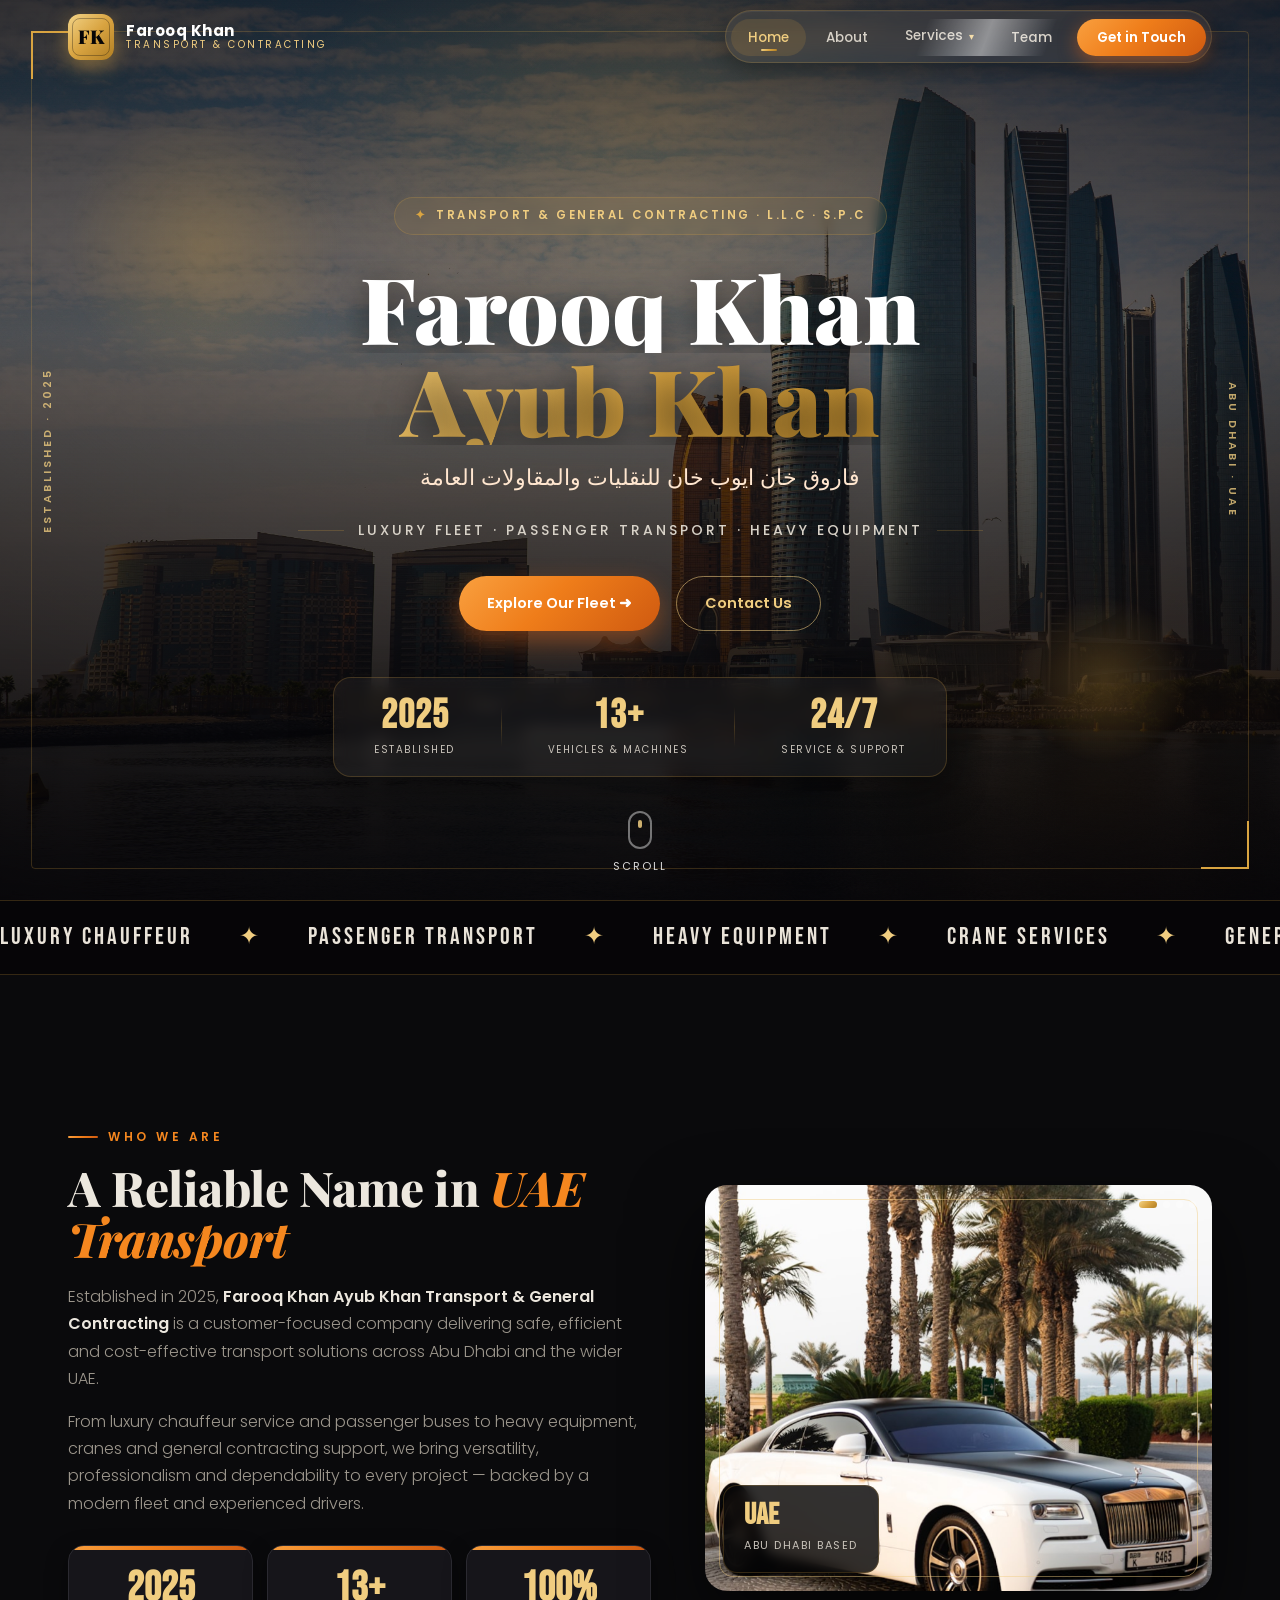
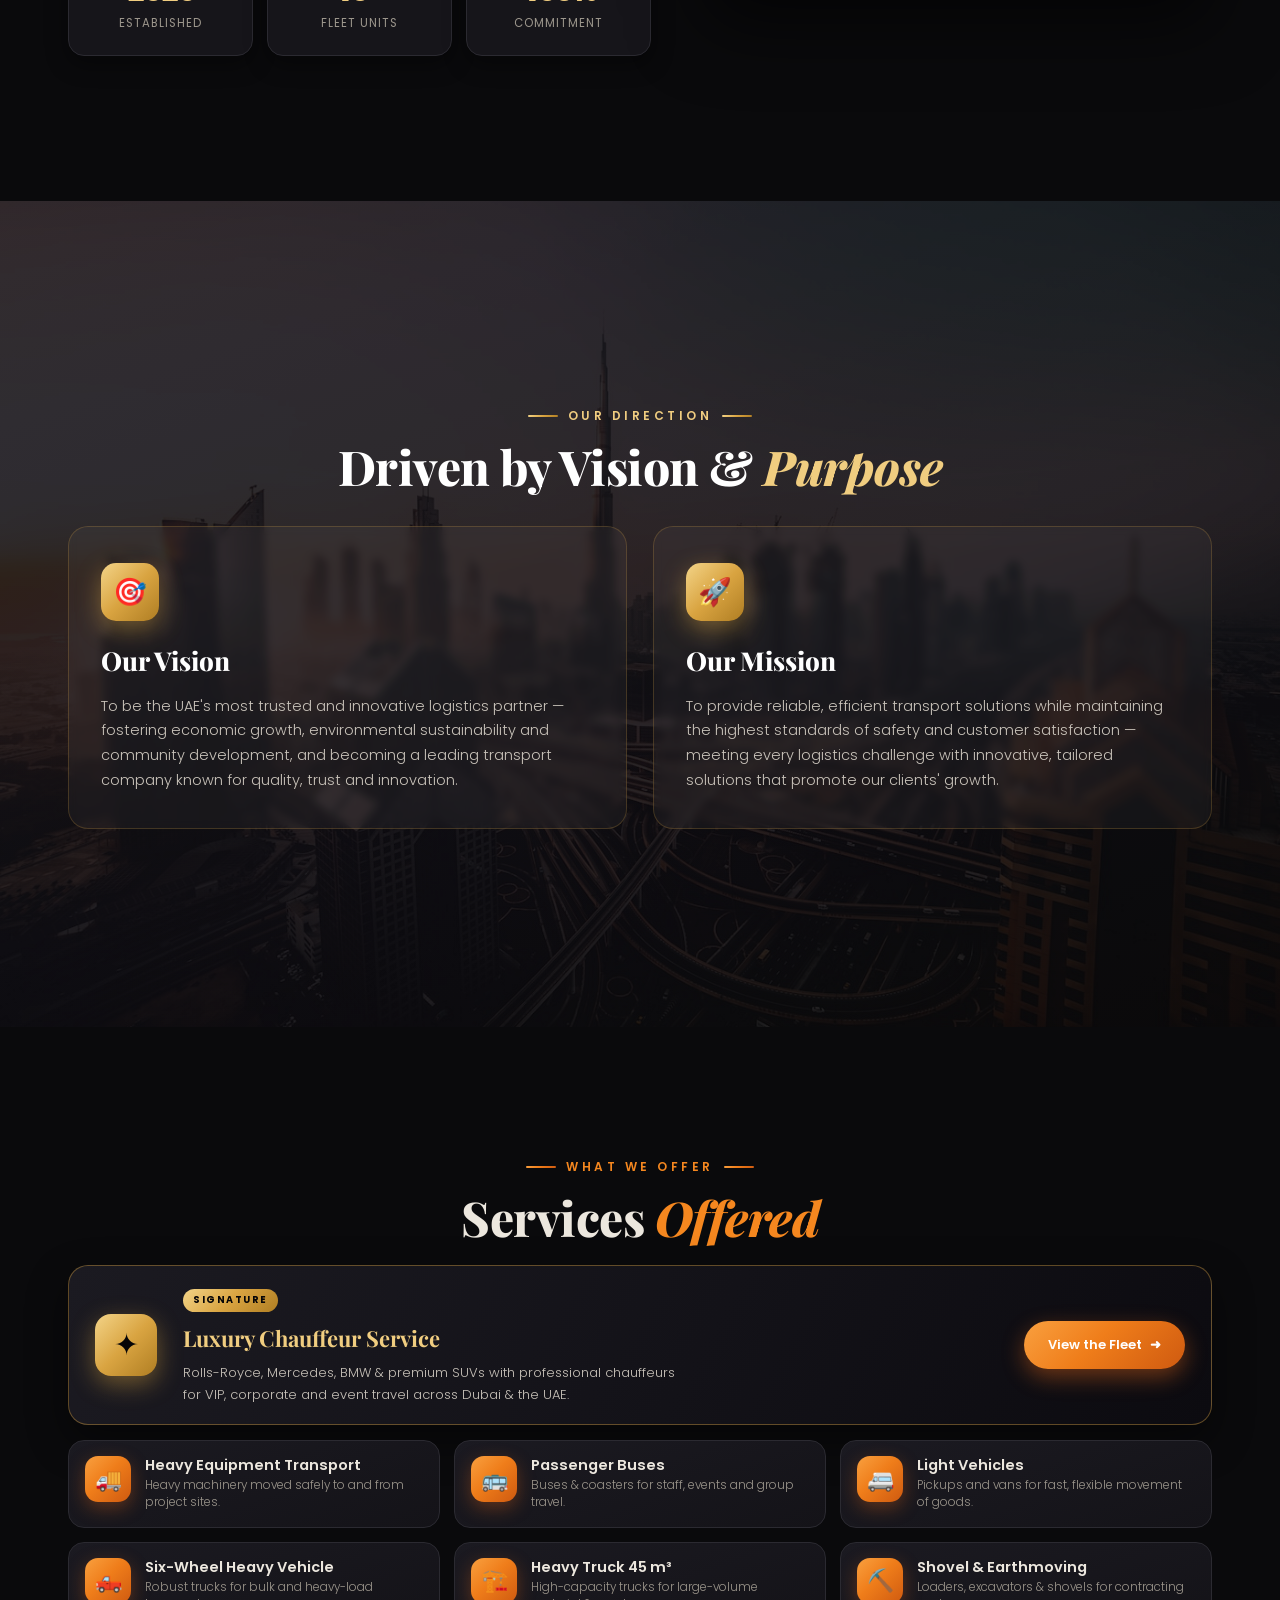
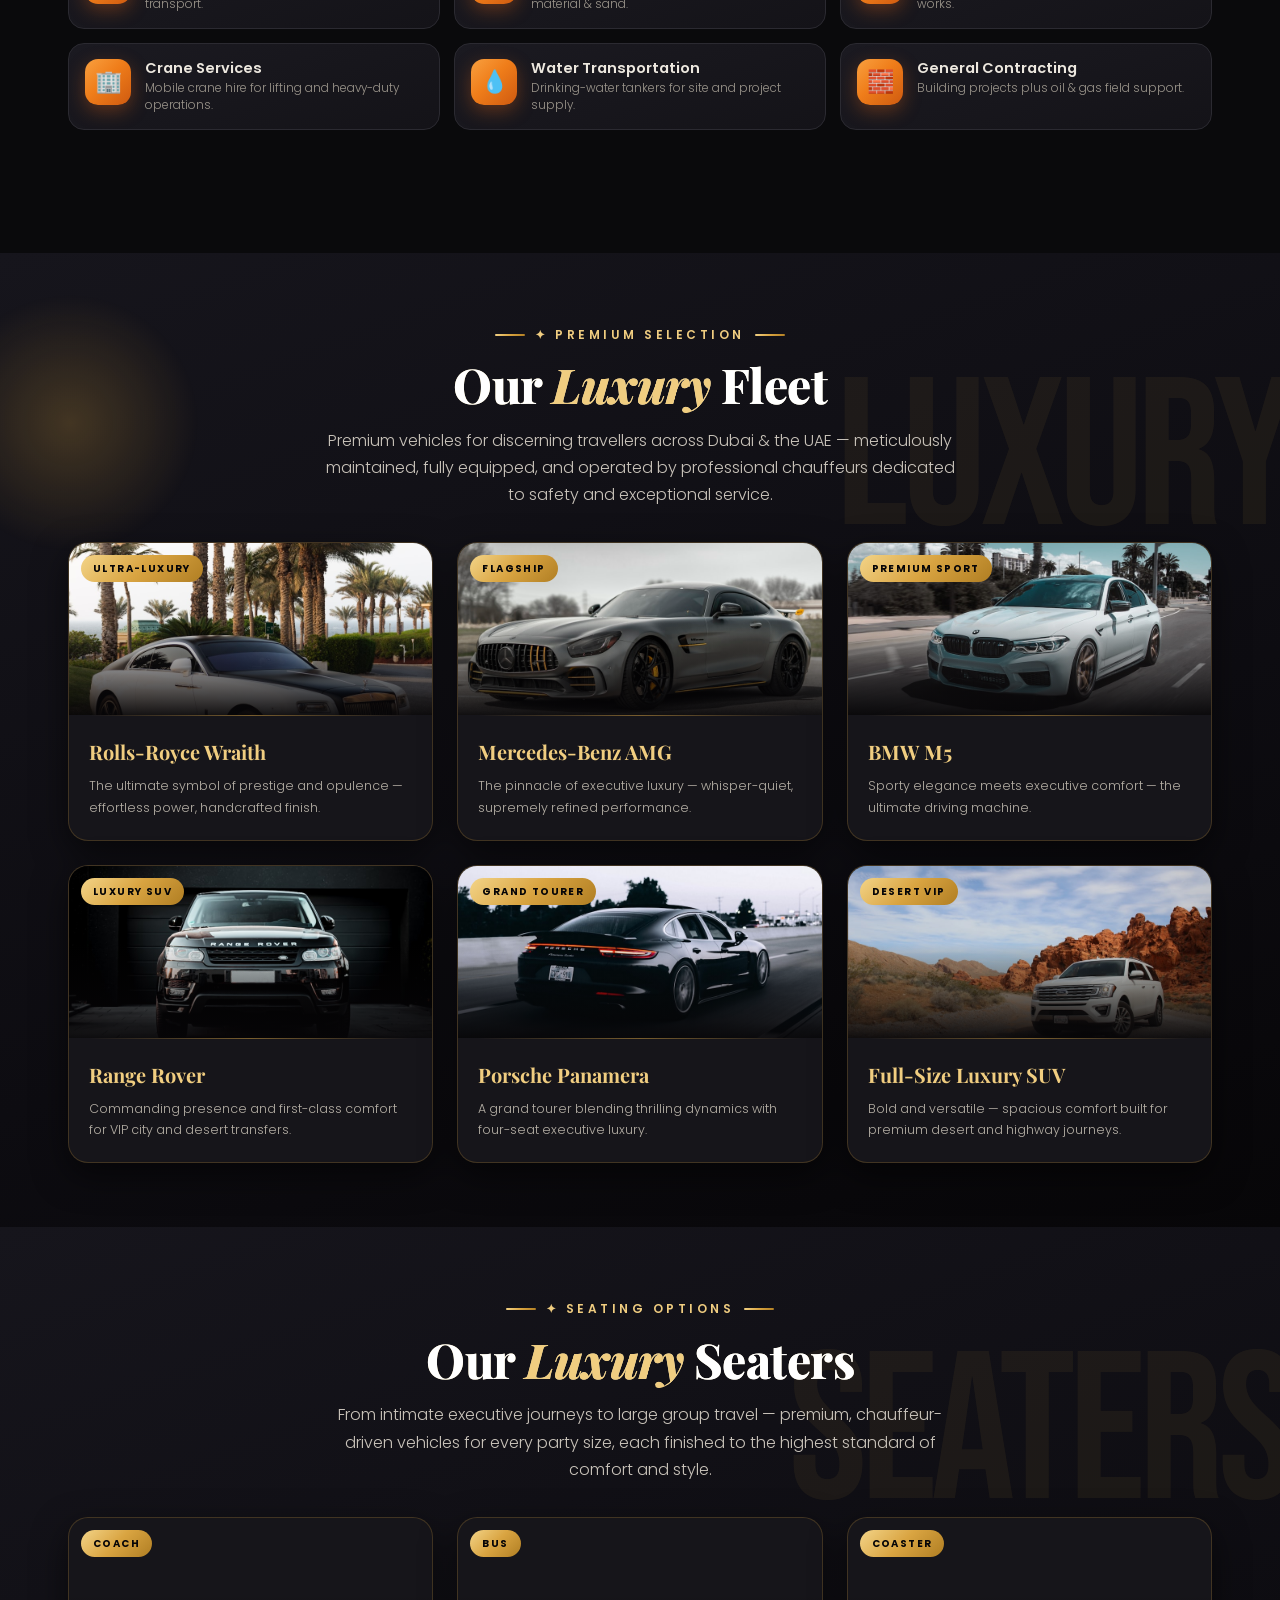
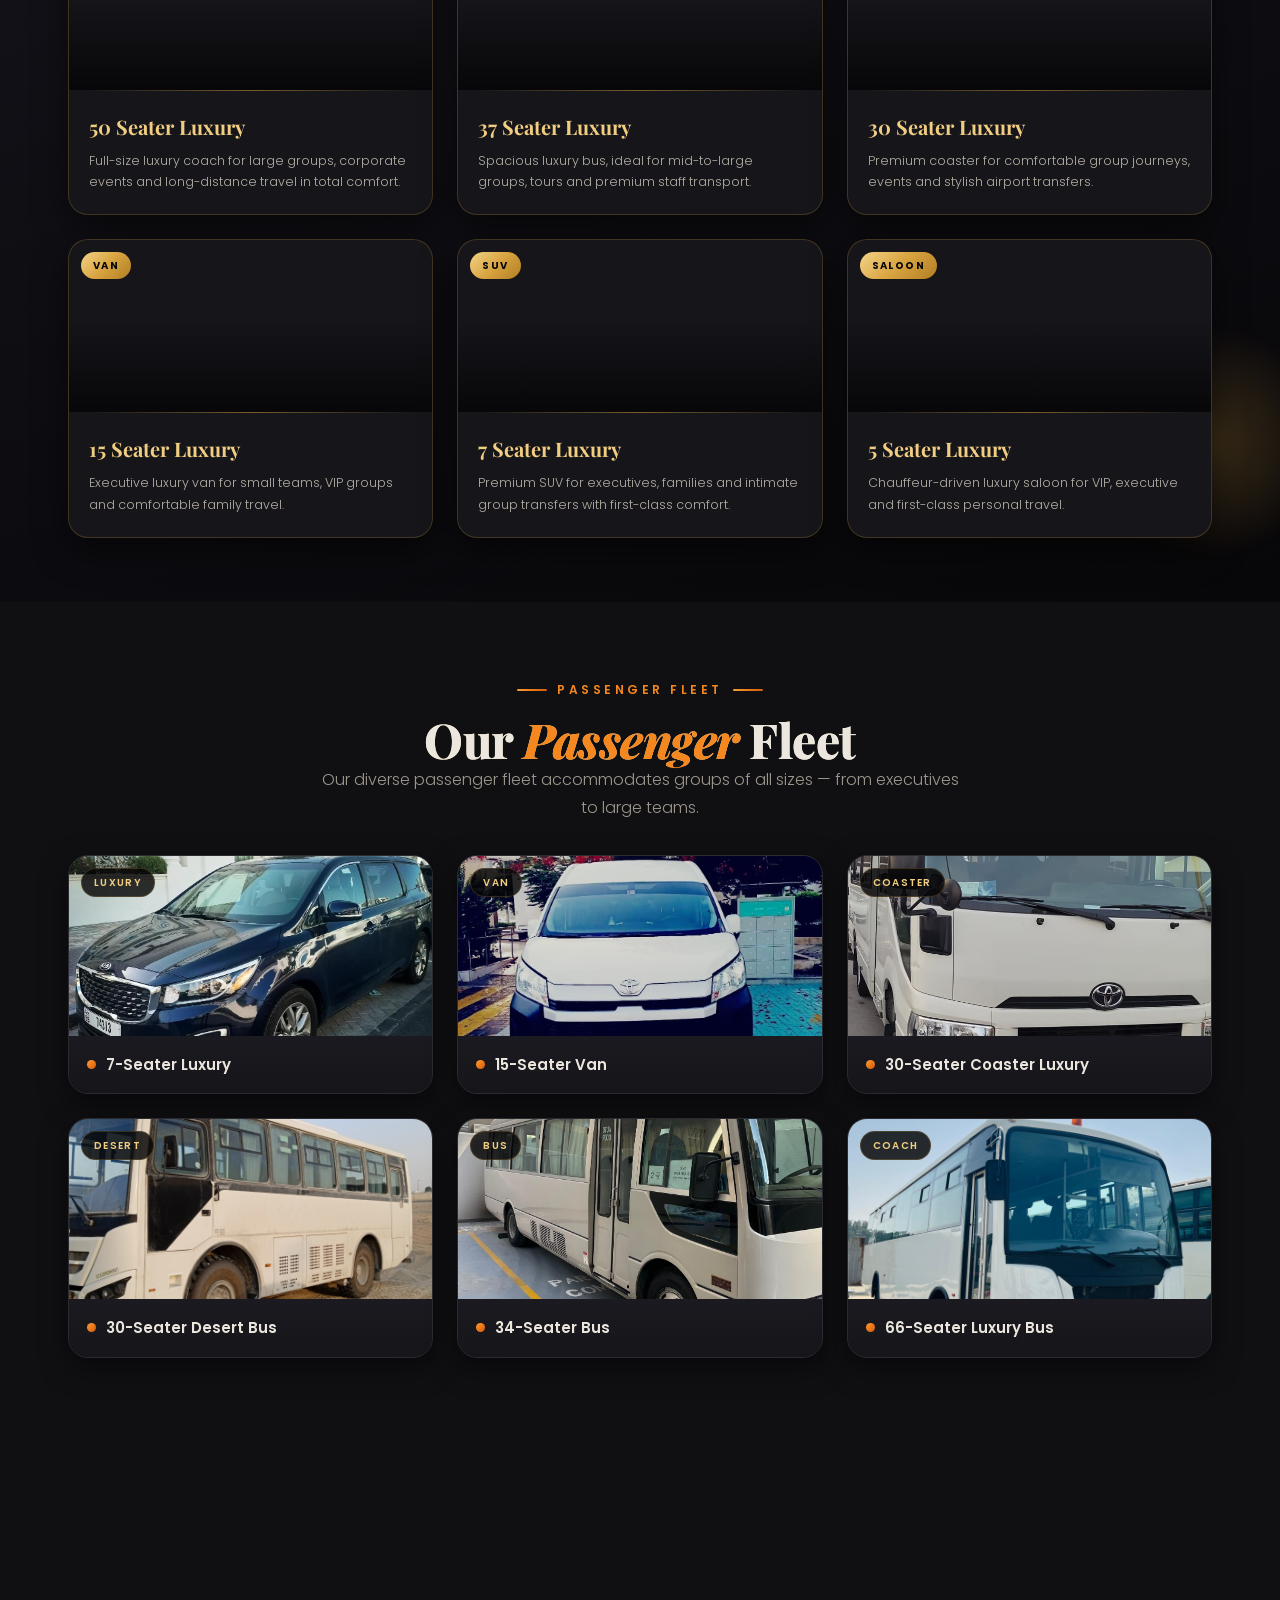
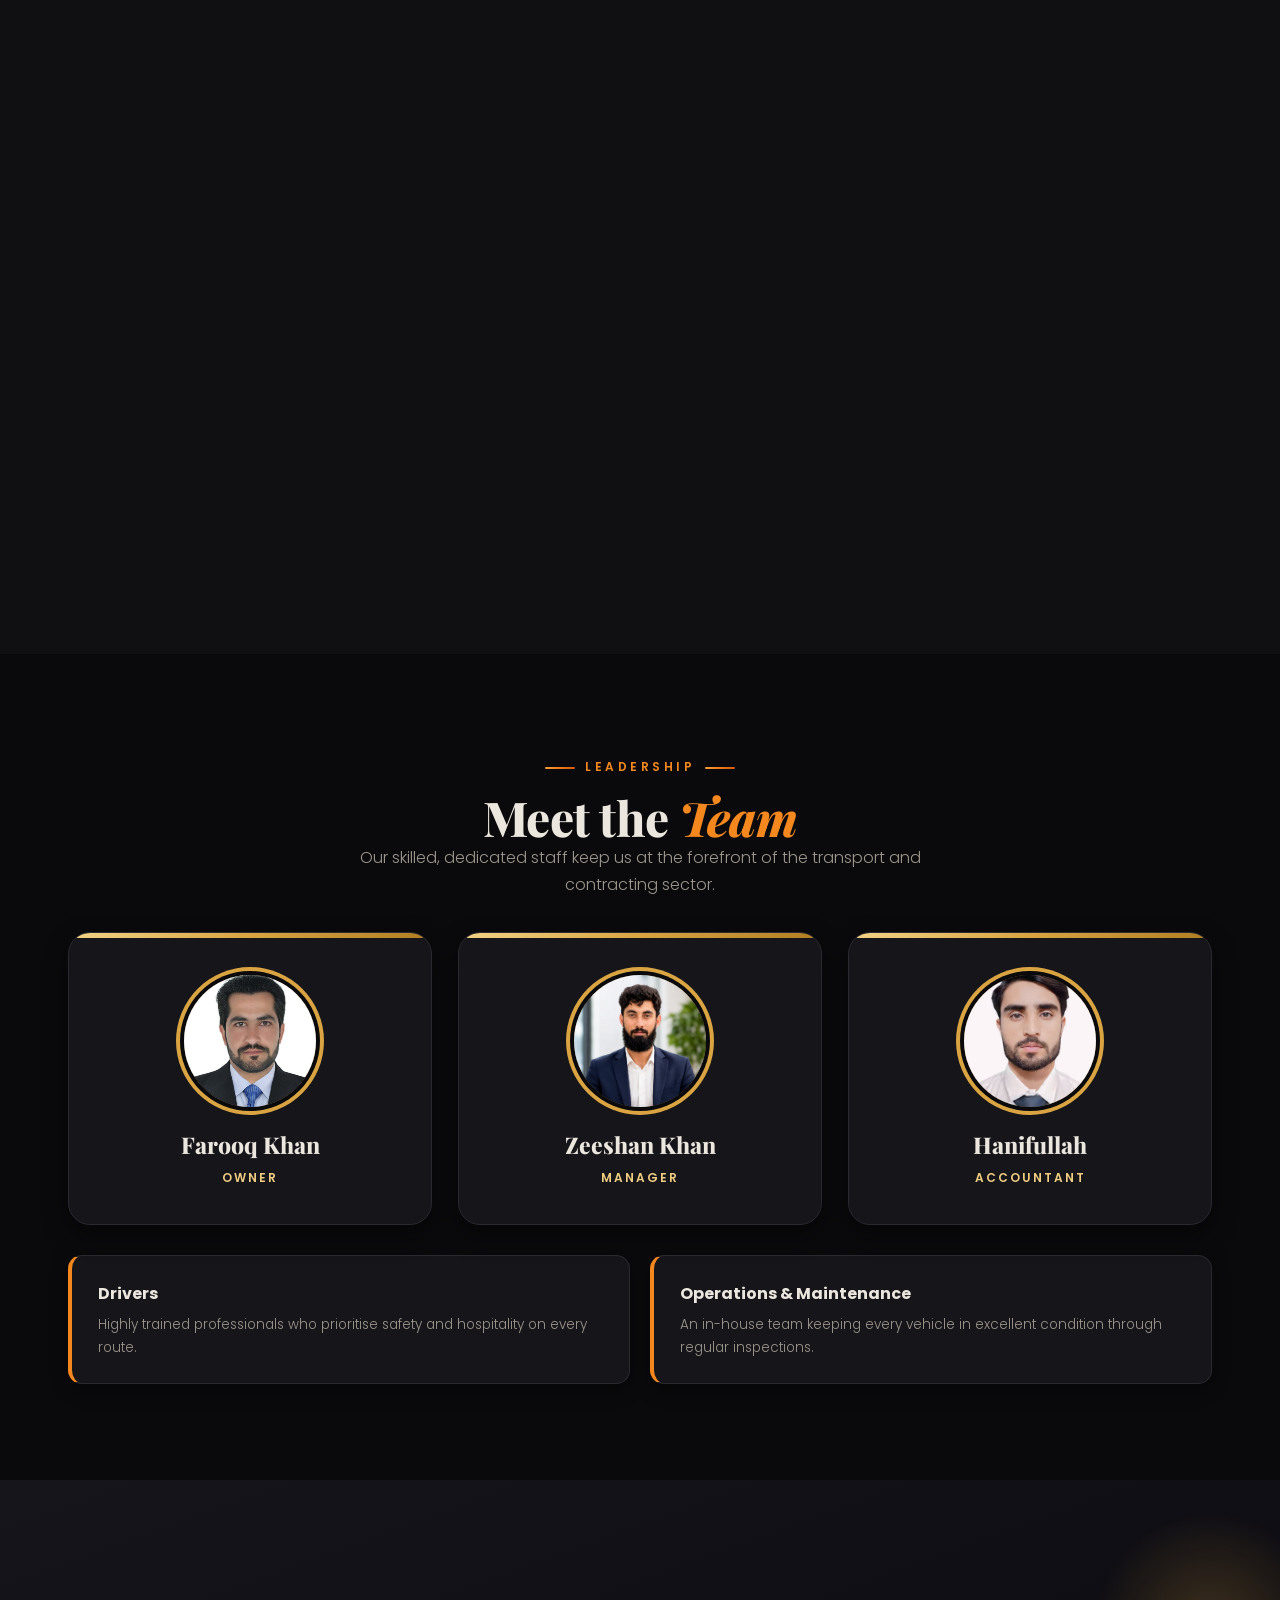
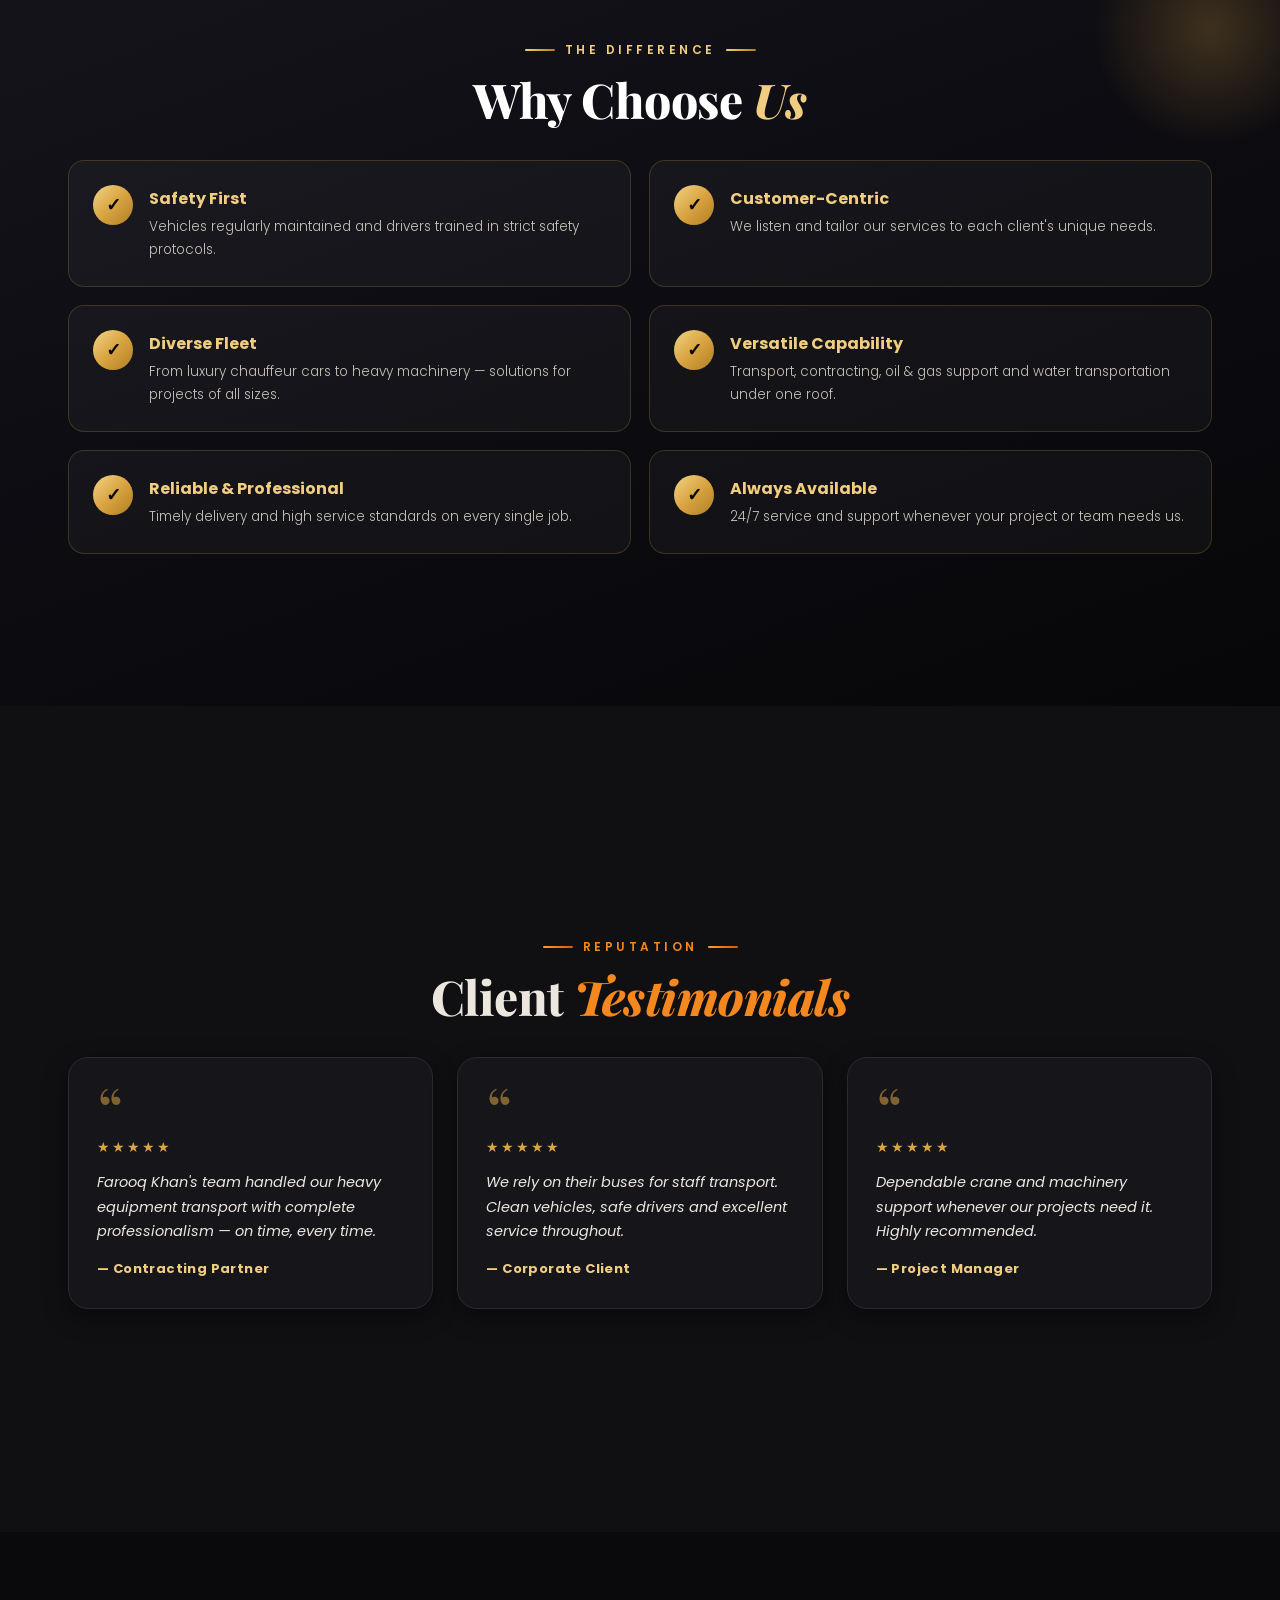
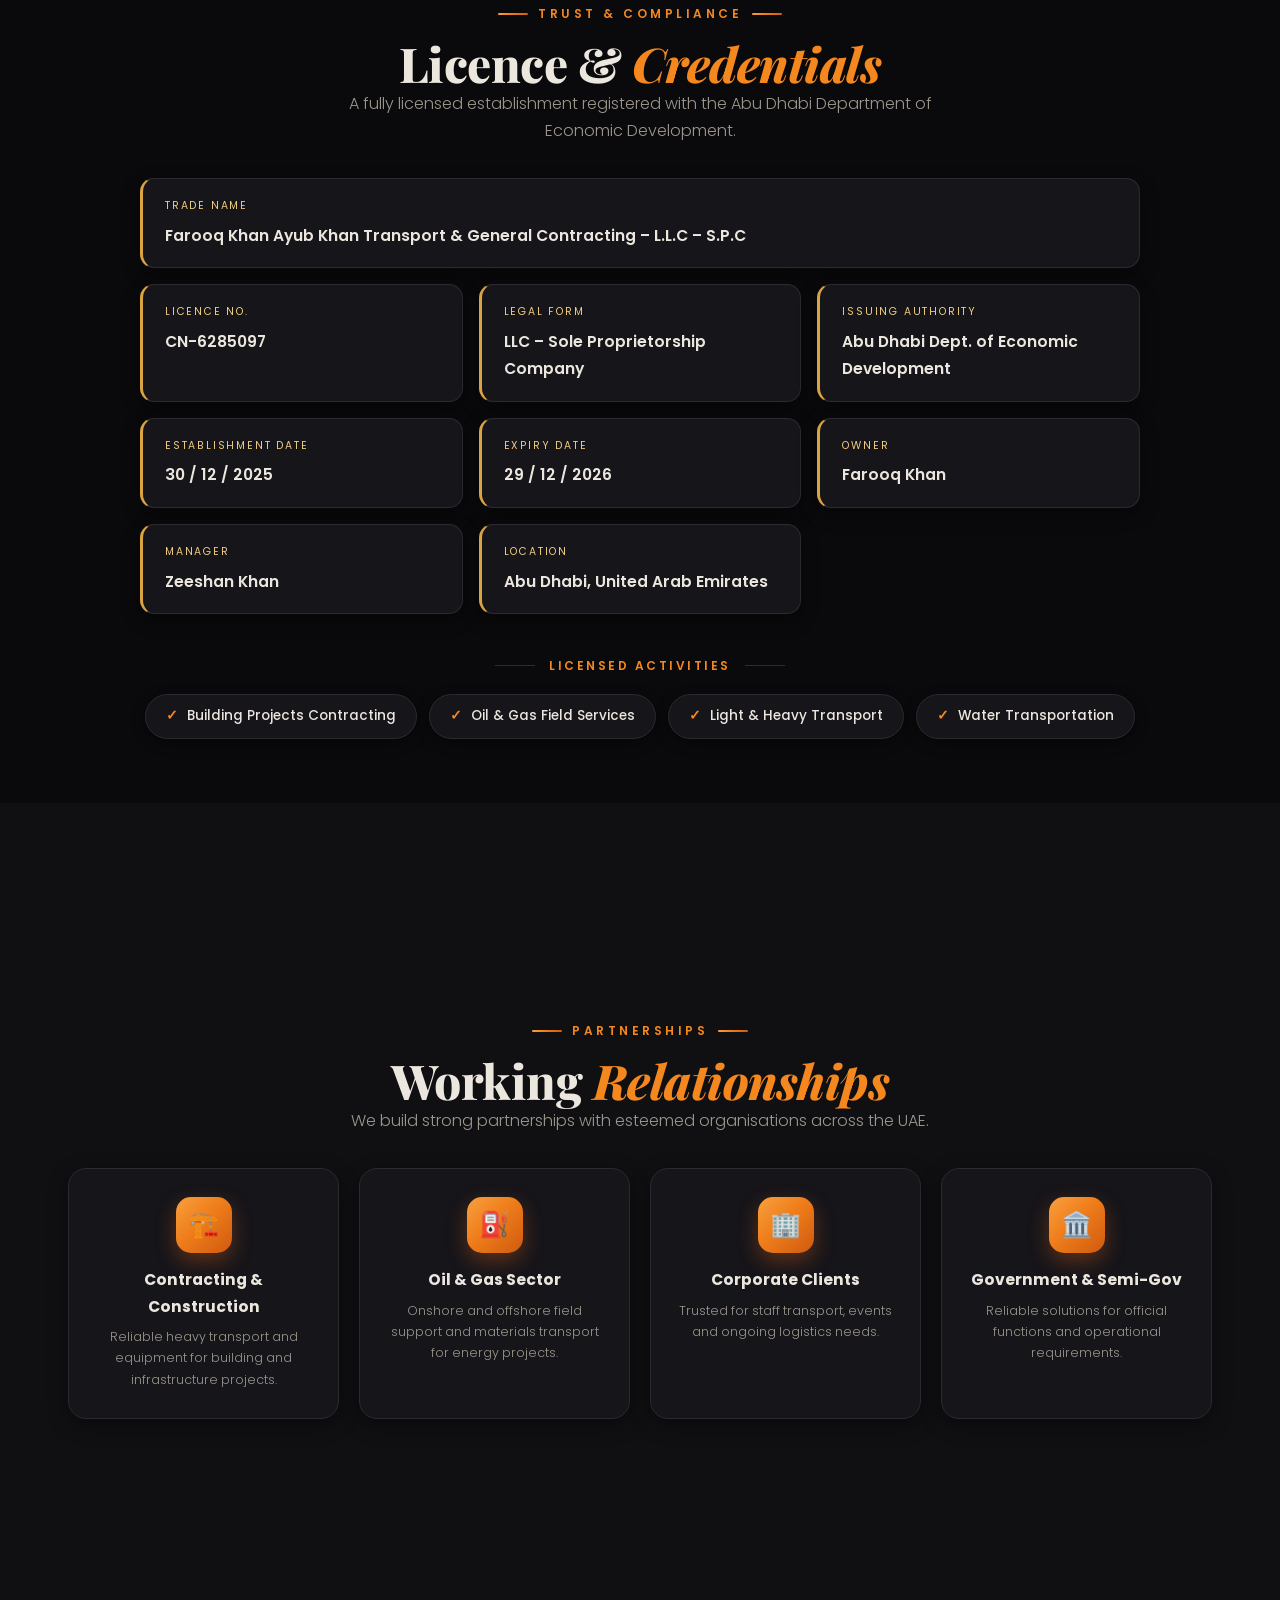
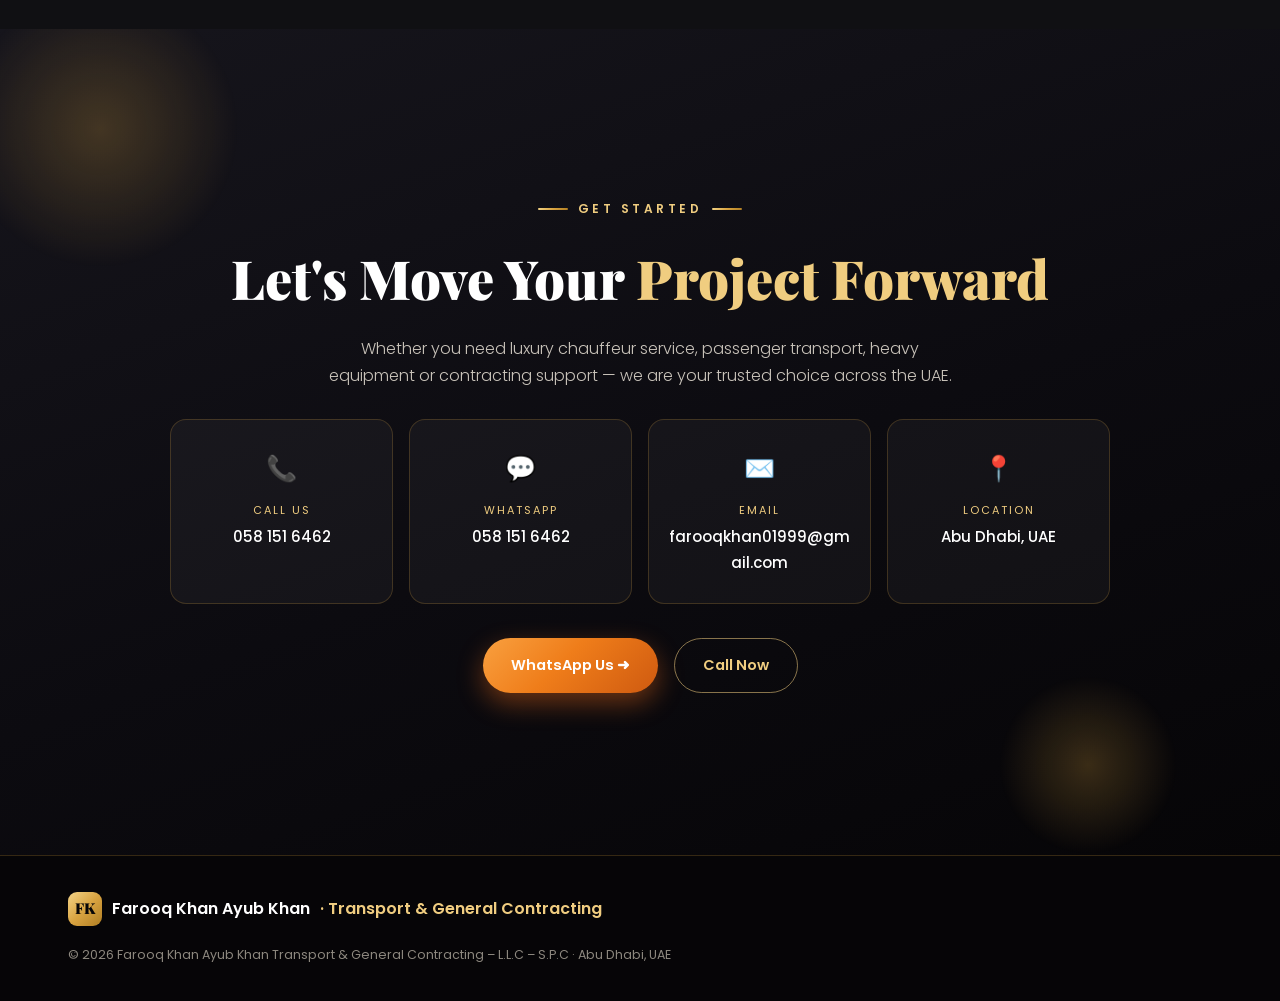
==== commit 2376ae5b: "Add Services dropdown nav, Luxury Seaters (AI images) & contact fixes - Nav: 'Services' is now a hov" ====
--- a/index.html
+++ b/index.html
@@ -4,12 +4,16 @@
 <meta charset="UTF-8" />
 <meta name="viewport" content="width=device-width, initial-scale=1.0" />
 <meta name="description" content="Farooq Khan Ayub Khan Transport & General Contracting — luxury chauffeur fleet, passenger transport, heavy equipment, cranes and contracting across Abu Dhabi and the UAE." />
-<meta name="theme-color" content="#101a38" />
+<meta name="theme-color" content="#0a0a0c" />
 <title>Farooq Khan Ayub Khan — Transport & General Contracting</title>
+<link rel="icon" href="data:image/svg+xml,<svg xmlns='http://www.w3.org/2000/svg' viewBox='0 0 64 64'><rect width='64' height='64' rx='14' fill='%23d9a441'/><text x='32' y='45' font-family='Georgia,serif' font-size='30' font-weight='700' text-anchor='middle' fill='%230a0a0c'>FK</text></svg>">
+<meta property="og:title" content="Farooq Khan Ayub Khan — Transport & General Contracting" />
+<meta property="og:description" content="Luxury chauffeur fleet, passenger transport, heavy equipment, cranes and general contracting across Abu Dhabi and the UAE." />
+<meta property="og:type" content="website" />
 <link rel="preconnect" href="https://fonts.googleapis.com">
 <link rel="preconnect" href="https://fonts.gstatic.com" crossorigin>
 <link href="https://fonts.googleapis.com/css2?family=Bebas+Neue&family=Playfair+Display:ital,wght@0,600;0,700;0,800;0,900;1,600&family=Poppins:wght@300;400;500;600;700;800&display=swap" rel="stylesheet">
-<link rel="stylesheet" href="css/styles.css?v=5">
+<link rel="stylesheet" href="css/styles.css?v=6">
 </head>
 <body class="loading">
 
@@ -34,9 +38,16 @@
       <ul id="menu">
         <li><a href="#home">Home</a></li>
         <li><a href="#about">About</a></li>
-        <li><a href="#services">Services</a></li>
-        <li><a href="#luxury">Luxury Fleet</a></li>
-        <li><a href="#fleet">Fleet</a></li>
+        <li class="has-drop">
+          <a href="#services" class="drop-toggle" aria-haspopup="true" aria-expanded="false">Services <span class="drop-caret" aria-hidden="true">▾</span></a>
+          <ul class="dropdown">
+            <li><a href="#services">Services Offered</a></li>
+            <li><a href="#luxury">Our Luxury Fleet</a></li>
+            <li><a href="#seaters">Our Luxury Seaters</a></li>
+            <li><a href="#fleet">Our Passenger Fleet</a></li>
+            <li><a href="#heavy">Heavy Equipment &amp; Machinery</a></li>
+          </ul>
+        </li>
         <li><a href="#team">Team</a></li>
         <li><a href="#contact" class="nav-cta">Get in Touch</a></li>
       </ul>
@@ -218,6 +229,46 @@
   </div>
 </section>
 
+<!-- ============ LUXURY SEATERS ============ -->
+<section class="pad lux on-dark" id="seaters">
+  <div class="watermark">SEATERS</div>
+  <div class="orb" style="width:240px;height:240px;bottom:40px;right:-50px;"></div>
+  <div class="wrap">
+    <div class="sec-head center reveal">
+      <div class="eyebrow gold center">✦ Seating Options</div>
+      <h2 class="title shimmer">Our <em>Luxury</em> Seaters</h2>
+      <p class="lead" style="margin-top:16px;">From intimate executive journeys to large group travel — premium, chauffeur-driven
+      vehicles for every party size, each finished to the highest standard of comfort and style.</p>
+    </div>
+    <div class="lux-grid">
+      <div class="lux-card reveal scale">
+        <div class="ph" style="background-image:url('assets/c-bus-2.jpg');"><div class="badge">Coach</div></div>
+        <div class="body"><h3>50 Seater Luxury</h3><p>Full-size luxury coach for large groups, corporate events and long-distance travel in total comfort.</p></div>
+      </div>
+      <div class="lux-card reveal scale">
+        <div class="ph" style="background-image:url('assets/0791ac98-0600-4a26-8f5c-8a819a9767c2.JPG');"><div class="badge">Bus</div></div>
+        <div class="body"><h3>37 Seater Luxury</h3><p>Spacious luxury bus, ideal for mid-to-large groups, tours and premium staff transport.</p></div>
+      </div>
+      <div class="lux-card reveal scale">
+        <div class="ph" style="background-image:url('assets/d8b26305-e91c-41ff-8e31-7145e5caf33f.JPG');"><div class="badge">Coaster</div></div>
+        <div class="body"><h3>30 Seater Luxury</h3><p>Premium coaster for comfortable group journeys, events and stylish airport transfers.</p></div>
+      </div>
+      <div class="lux-card reveal scale">
+        <div class="ph" style="background-image:url('assets/774b2ebc-3bbd-4a26-966a-08b2c5be5dc9.JPG');"><div class="badge">Van</div></div>
+        <div class="body"><h3>15 Seater Luxury</h3><p>Executive luxury van for small teams, VIP groups and comfortable family travel.</p></div>
+      </div>
+      <div class="lux-card reveal scale">
+        <div class="ph" style="background-image:url('assets/147be535-c8a1-4133-b065-03c27ddbe8fb.JPG');"><div class="badge">SUV</div></div>
+        <div class="body"><h3>7 Seater Luxury</h3><p>Premium SUV for executives, families and intimate group transfers with first-class comfort.</p></div>
+      </div>
+      <div class="lux-card reveal scale">
+        <div class="ph" style="background-image:url('assets/cce98a11-f25c-43ea-abe2-d91426ee449b.JPG');"><div class="badge">Saloon</div></div>
+        <div class="body"><h3>5 Seater Luxury</h3><p>Chauffeur-driven luxury saloon for VIP, executive and first-class personal travel.</p></div>
+      </div>
+    </div>
+  </div>
+</section>
+
 <!-- ============ PASSENGER FLEET ============ -->
 <section class="pad galwrap" id="fleet">
   <div class="wrap">
@@ -367,13 +418,14 @@
       <p class="lead">Whether you need luxury chauffeur service, passenger transport, heavy equipment or contracting support — we are your trusted choice across the UAE.</p>
     </div>
     <div class="contact-cards">
-      <a href="tel:0552428090" class="cc reveal"><div class="ic">📞</div><div class="lbl">Call Us</div><div class="val">058 151 6462</div></a>
+      <a href="tel:+971581516462" class="cc reveal"><div class="ic">📞</div><div class="lbl">Call Us</div><div class="val">058 151 6462</div></a>
+      <a href="https://wa.me/971581516462" target="_blank" rel="noopener" class="cc reveal"><div class="ic">💬</div><div class="lbl">WhatsApp</div><div class="val">058 151 6462</div></a>
       <a href="mailto:farooqkhan01999@gmail.com" class="cc reveal"><div class="ic">✉️</div><div class="lbl">Email</div><div class="val">farooqkhan01999@gmail.com</div></a>
       <div class="cc reveal"><div class="ic">📍</div><div class="lbl">Location</div><div class="val">Abu Dhabi, UAE</div></div>
     </div>
     <div class="cta reveal">
-      <a href="tel:0552428090" class="btn btn-gold">Call Now ➜</a>
-      <a href="mailto:farooqkhan01999@gmail.com" class="btn btn-ghost">Send an Email</a>
+      <a href="https://wa.me/971581516462" target="_blank" rel="noopener" class="btn btn-gold">WhatsApp Us ➜</a>
+      <a href="tel:+971581516462" class="btn btn-ghost">Call Now</a>
     </div>
   </div>
 </section>
@@ -389,6 +441,6 @@
 <!-- ============ BACK TO TOP ============ -->
 <button id="toTop" aria-label="Back to top">↑</button>
 
-<script src="js/main.js?v=5"></script>
+<script src="js/main.js?v=6"></script>
 </body>
 </html>
--- a/css/styles.css
+++ b/css/styles.css
@@ -162,6 +162,27 @@
 nav .nav-cta:hover::before{transform:translateX(120%) skewX(-20deg);}
 .burger{display:none;flex-direction:column;gap:5px;background:none;border:none;cursor:pointer;padding:8px;z-index:160;}
 .burger span{width:26px;height:2.5px;background:#fff;border-radius:3px;transition:.3s;}
+
+/* services dropdown */
+.has-drop{position:relative;}
+.drop-toggle{display:inline-flex;align-items:center;gap:6px;cursor:pointer;}
+.drop-caret{font-size:10px;line-height:1;transition:transform .3s var(--ease);color:var(--gold-light);}
+.has-drop:hover .drop-caret,.has-drop.open .drop-caret{transform:rotate(180deg);}
+.dropdown{
+  position:absolute;top:calc(100% + 14px);left:50%;transform:translateX(-50%) translateY(10px);
+  min-width:256px;display:flex;flex-direction:column;gap:2px;align-items:stretch;list-style:none;
+  background:rgba(9,8,12,.97);border:1px solid var(--gold-line);border-radius:16px;padding:8px;
+  backdrop-filter:blur(16px);box-shadow:0 24px 54px rgba(0,0,0,.6);
+  opacity:0;visibility:hidden;pointer-events:none;z-index:80;
+  transition:opacity .28s var(--ease),transform .28s var(--ease),visibility .28s;
+}
+.dropdown::before{content:"";position:absolute;left:0;right:0;top:-16px;height:16px;}
+.has-drop:hover .dropdown,.has-drop:focus-within .dropdown,.has-drop.open .dropdown{
+  opacity:1;visibility:visible;pointer-events:auto;transform:translateX(-50%) translateY(0);
+}
+.dropdown a{display:block;text-align:left;white-space:nowrap;padding:11px 15px;border-radius:10px;font-size:13.5px;color:#d7d1c7;font-weight:500;}
+.dropdown a::after{display:none !important;}
+.dropdown a:hover,.dropdown a.active:not(.nav-cta){background:rgba(217,164,65,.14);color:var(--gold-light);}
 
 /* ---------- HERO (centred luxury · gold & black) ---------- */
 .hero{min-height:100vh;display:flex;align-items:center;justify-content:center;text-align:center;overflow:hidden;color:#fff;padding:var(--nav-h) 20px 0;}
@@ -393,7 +414,7 @@
 .contact h2{font-family:'Playfair Display',serif;font-weight:900;font-size:clamp(30px,5vw,54px);margin-bottom:10px;}
 .contact h2 span{color:var(--gold-light);}
 .contact .lead{margin:0 auto 30px;color:#c9c3ba;}
-.contact-cards{display:grid;grid-template-columns:repeat(3,1fr);gap:18px;max-width:820px;margin:0 auto 34px;}
+.contact-cards{display:grid;grid-template-columns:repeat(4,1fr);gap:16px;max-width:940px;margin:0 auto 34px;}
 .cc{background:rgba(255,255,255,.04);border:1px solid var(--gold-line);border-radius:16px;padding:28px 18px;transition:transform .35s var(--ease),border-color .35s,background .35s;}
 .cc:hover{transform:translateY(-8px);border-color:rgba(217,164,65,.6);background:rgba(255,255,255,.06);}
 .cc .ic{font-size:25px;margin-bottom:10px;}
@@ -438,7 +459,7 @@
 @media (max-width:980px){
   .about-grid,.vm-grid{grid-template-columns:1fr;gap:36px;}
   .lux-grid,.svc-mini-grid,.gallery,.team-grid,.quotes,.lic-info{grid-template-columns:repeat(2,1fr);}
-  .part-grid{grid-template-columns:repeat(2,1fr);}
+  .part-grid,.contact-cards{grid-template-columns:repeat(2,1fr);}
   .hero{min-height:auto;padding:calc(var(--nav-h) + 56px) 20px 78px;}
   .hero-side{display:none;}
 }
@@ -454,6 +475,13 @@
   nav a:not(.nav-cta){border-bottom:1px solid rgba(255,255,255,.06);}
   nav a:not(.nav-cta)::after{display:none;}
   nav .nav-cta{margin:18px 0 0;text-align:center;justify-content:center;display:flex;}
+  /* dropdown becomes an inline accordion inside the drawer */
+  .has-drop{width:100%;}
+  .drop-toggle{justify-content:space-between;}
+  .dropdown{position:static;min-width:0;width:100%;background:transparent;border:none;box-shadow:none;backdrop-filter:none;padding:0 0 0 10px;margin-top:2px;max-height:0;overflow:hidden;transition:max-height .4s var(--ease);}
+  .dropdown::before{display:none;}
+  .has-drop.open .dropdown{transform:none;max-height:460px;}
+  .dropdown a{font-size:14.5px;padding:13px 12px;}
   .burger{display:flex;}
   header.menu-open .burger span:nth-child(1){transform:translateY(7.5px) rotate(45deg);}
   header.menu-open .burger span:nth-child(2){opacity:0;}
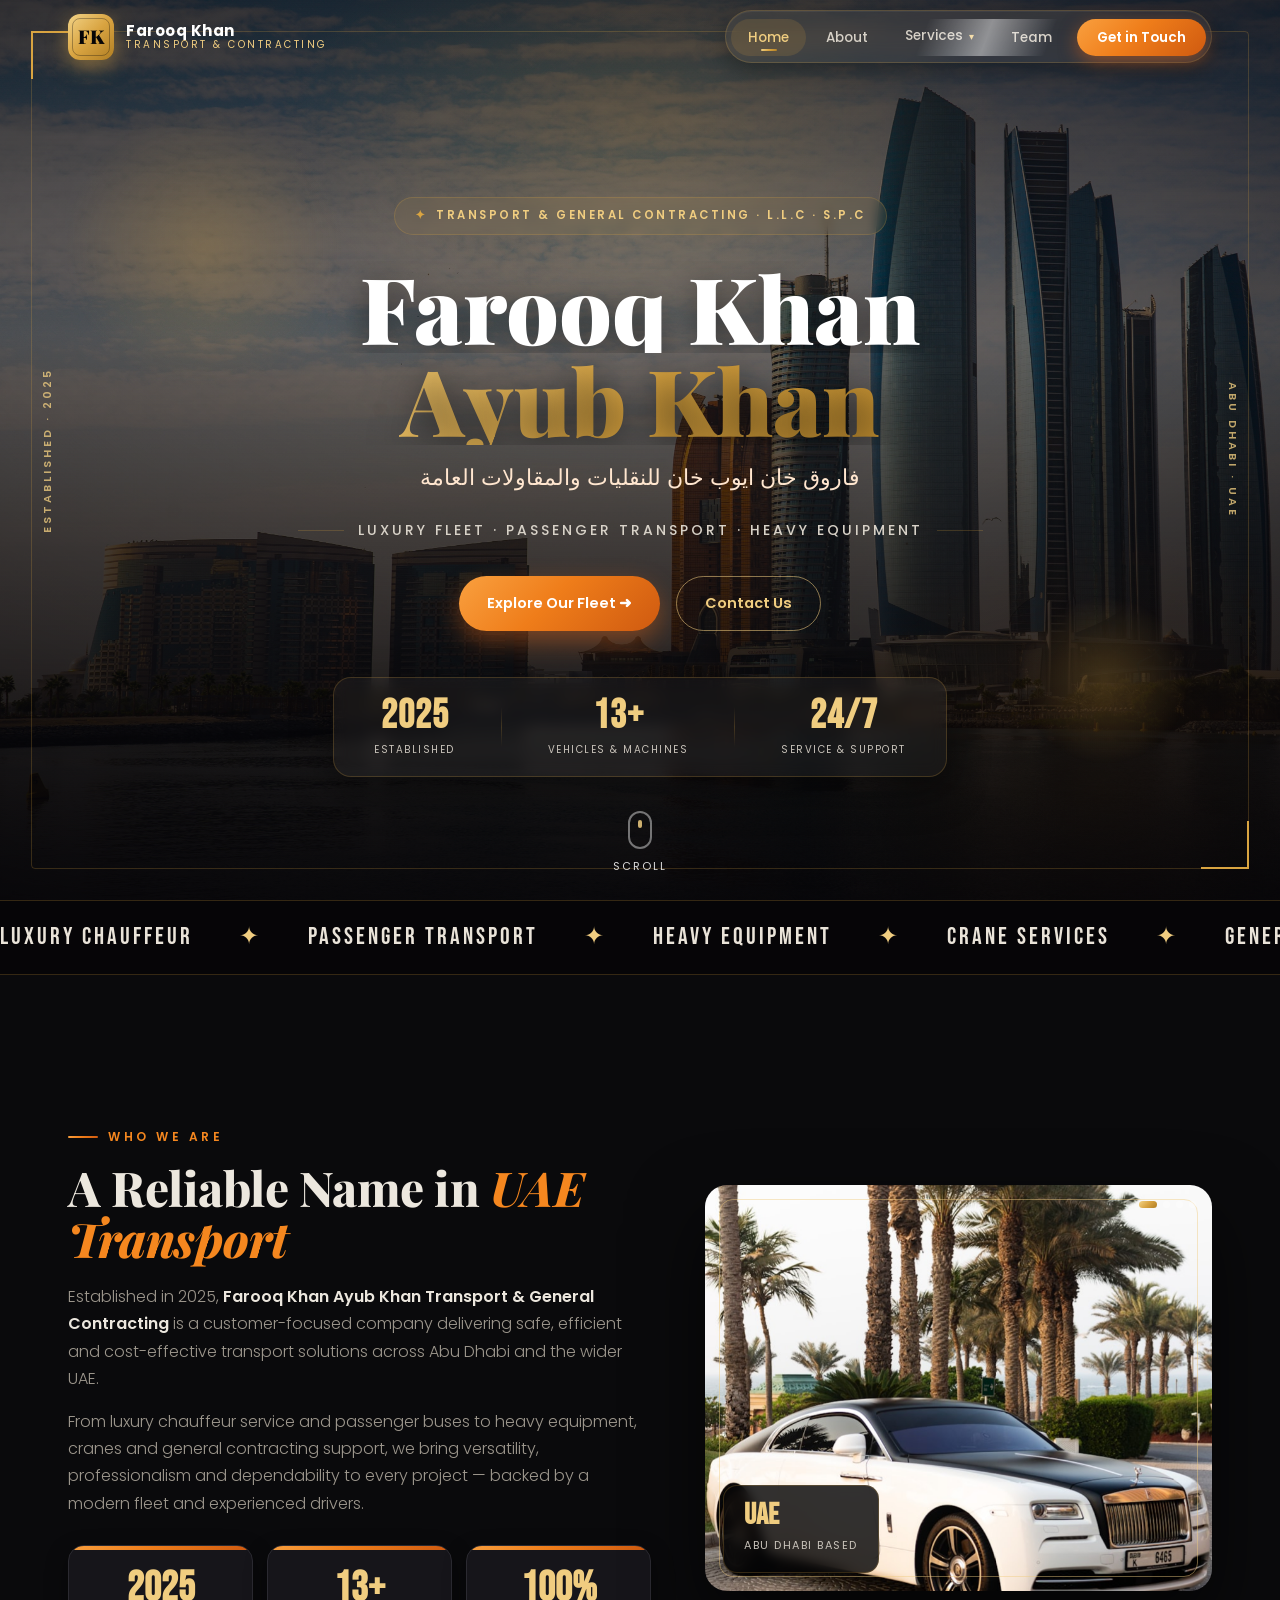
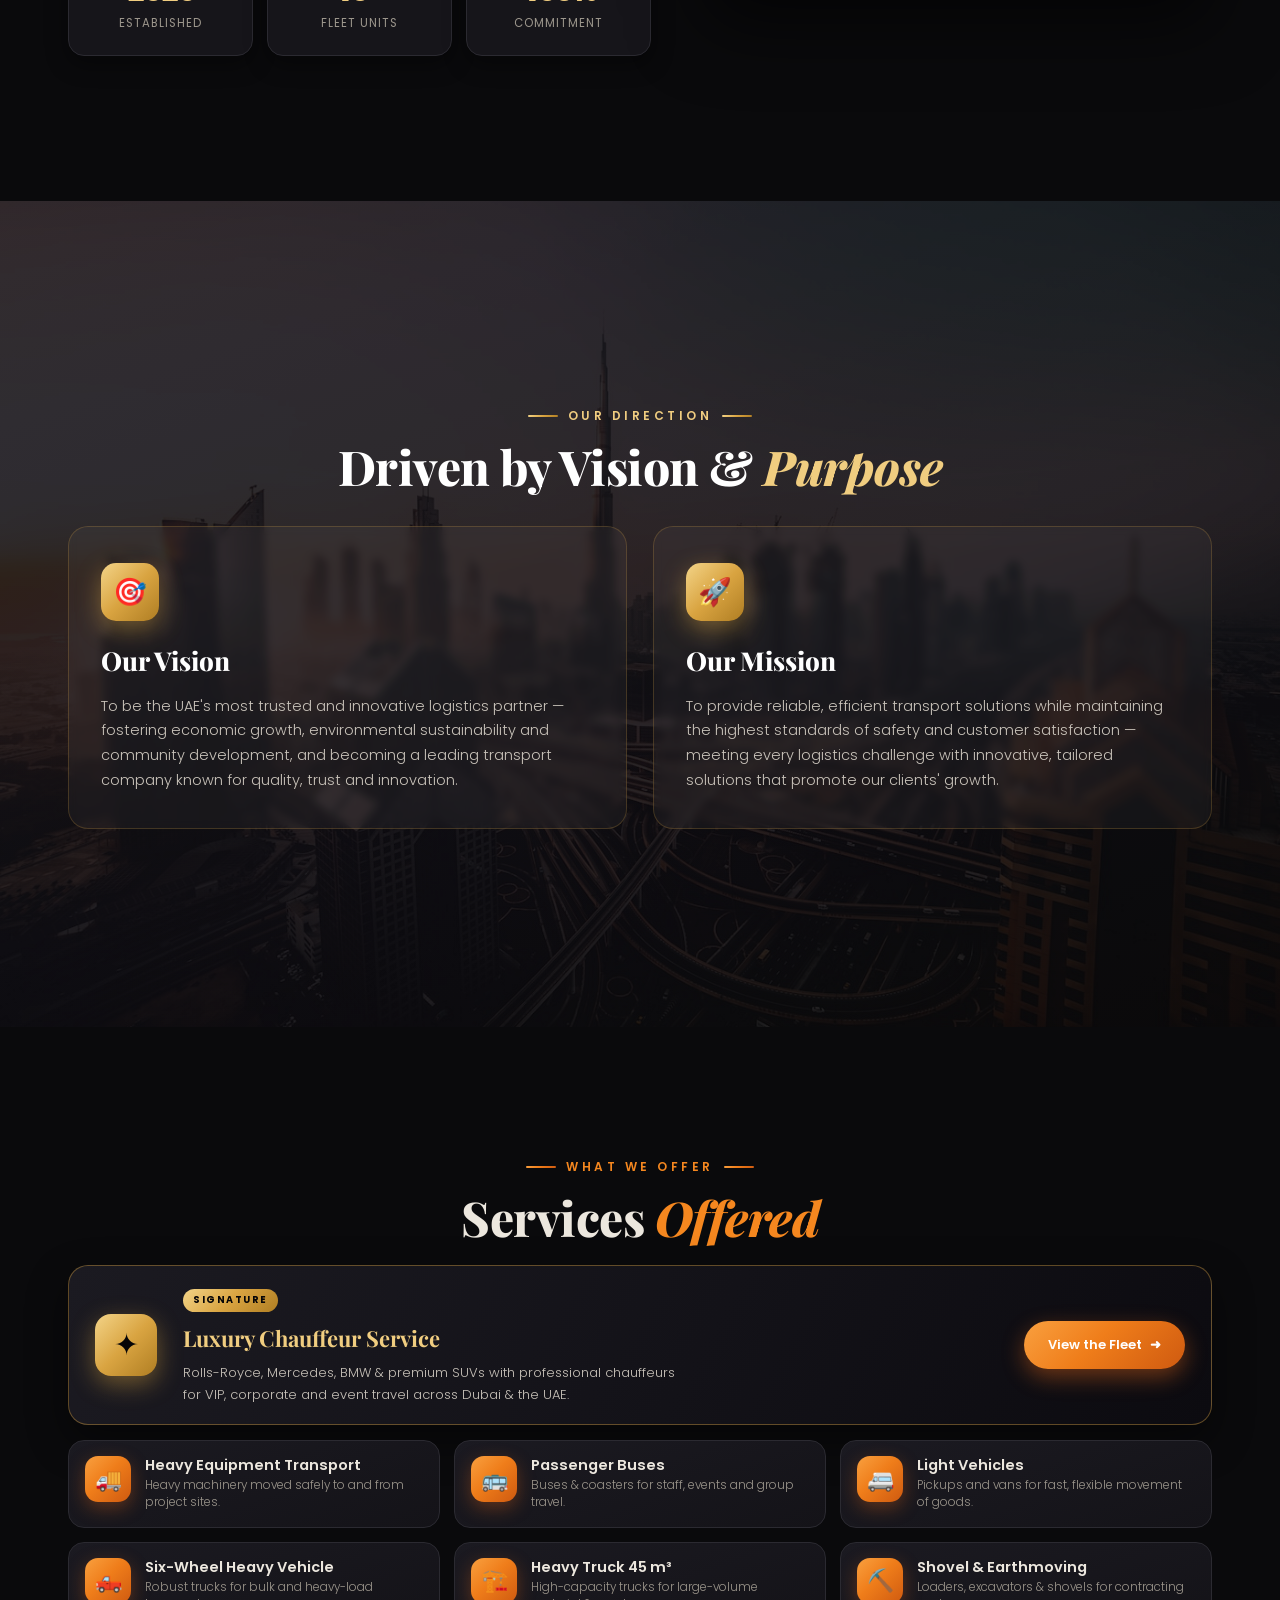
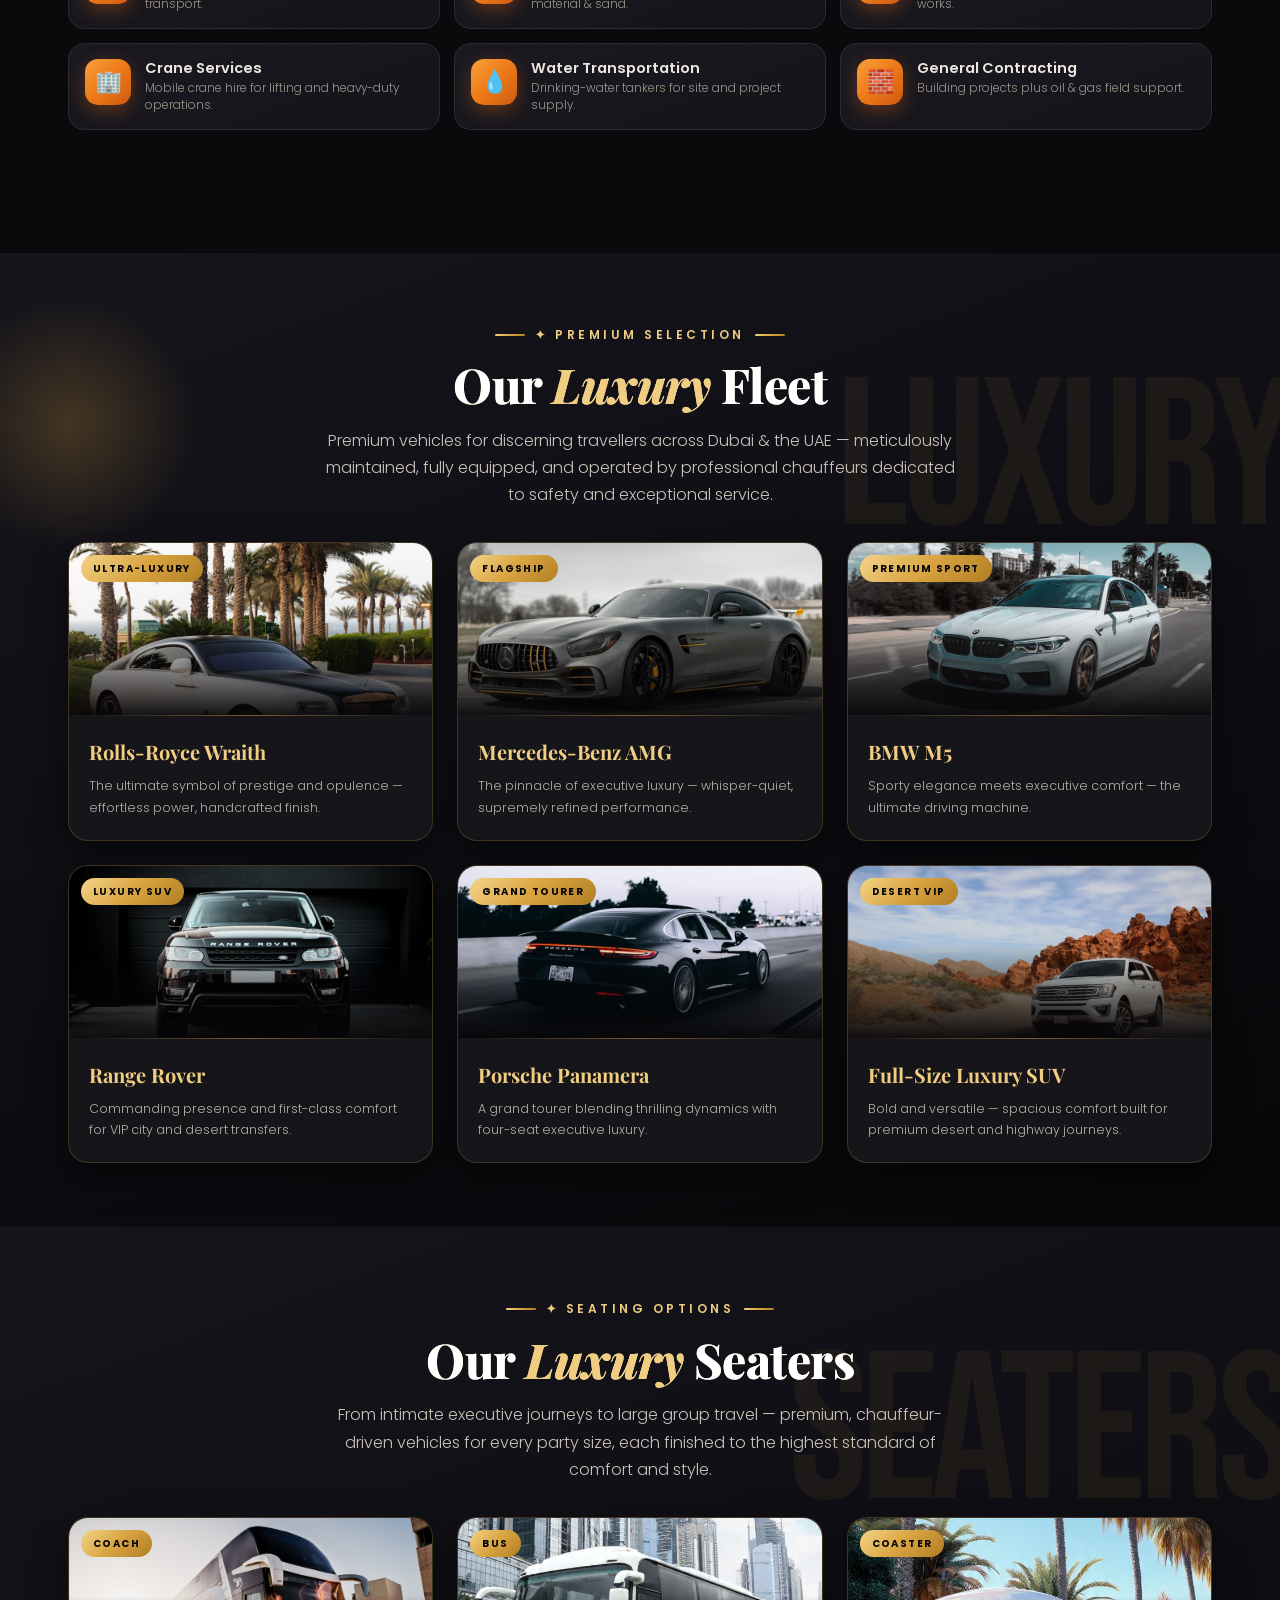
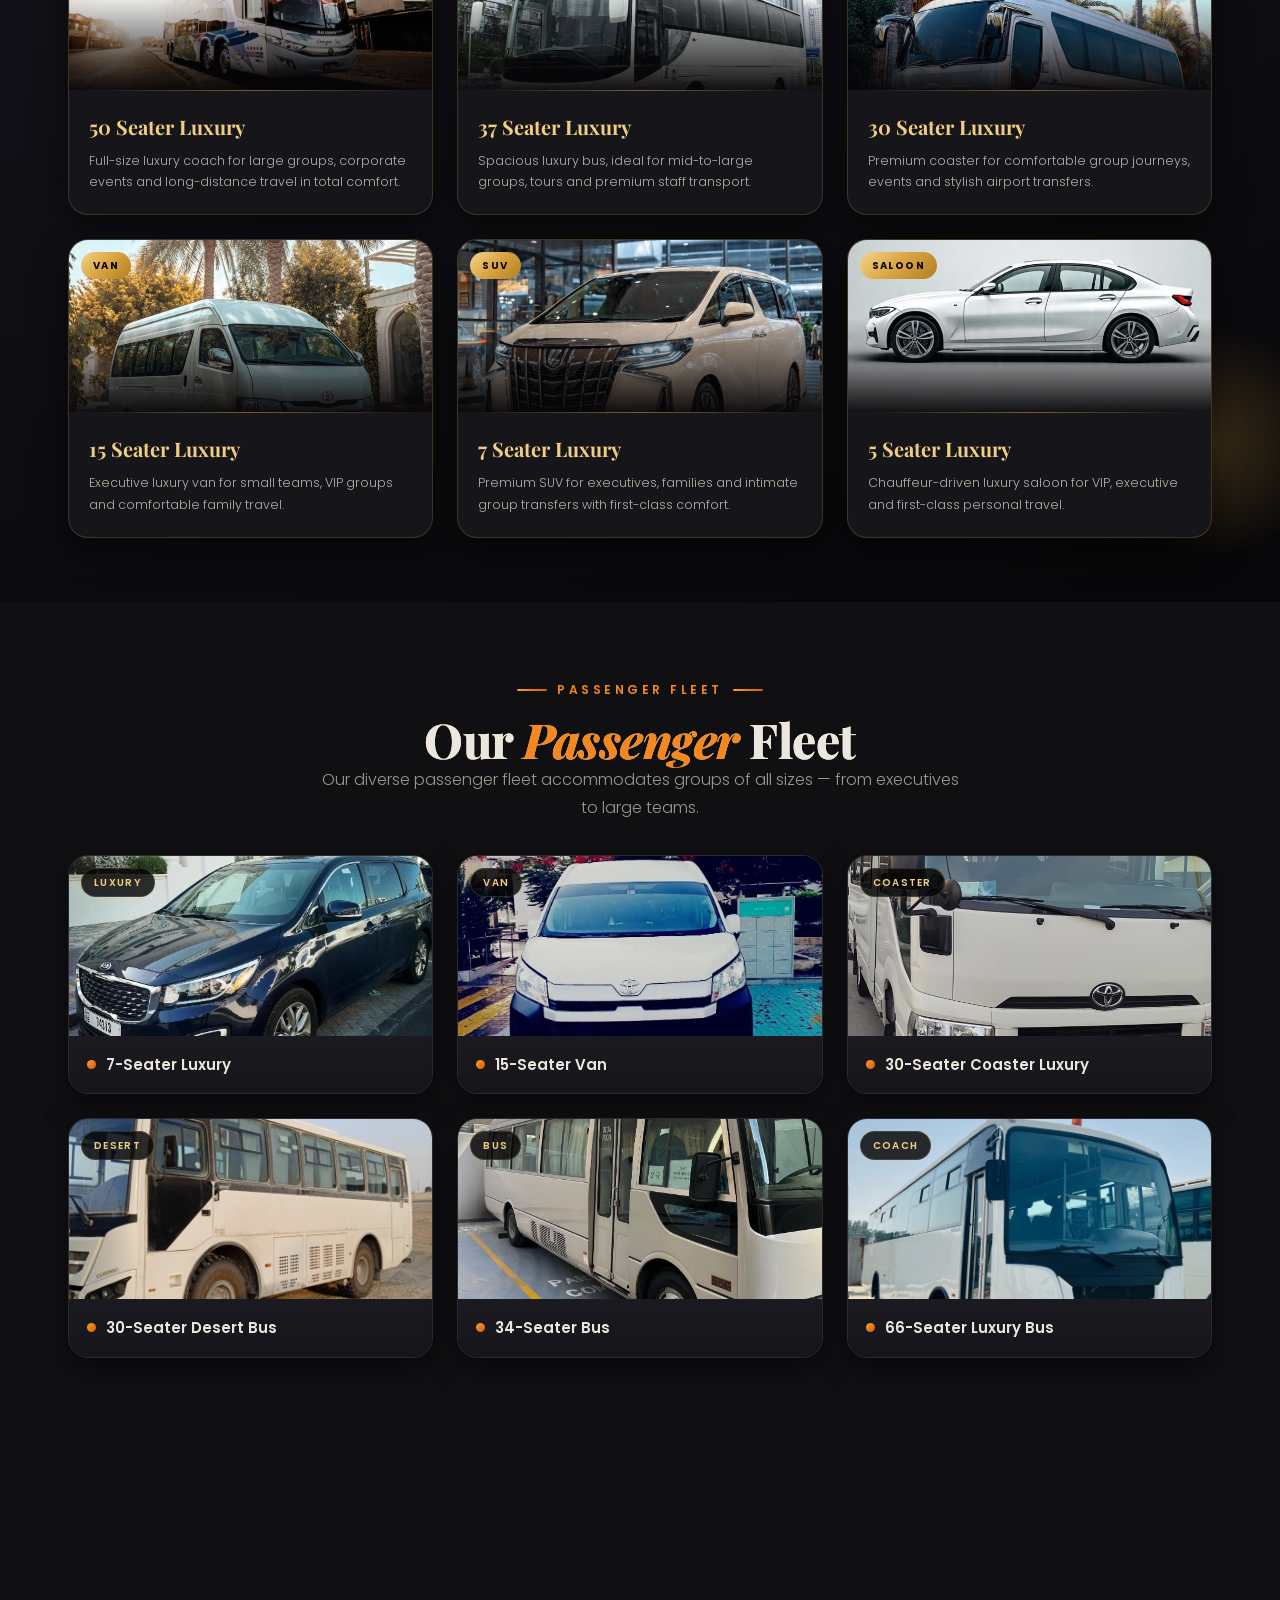
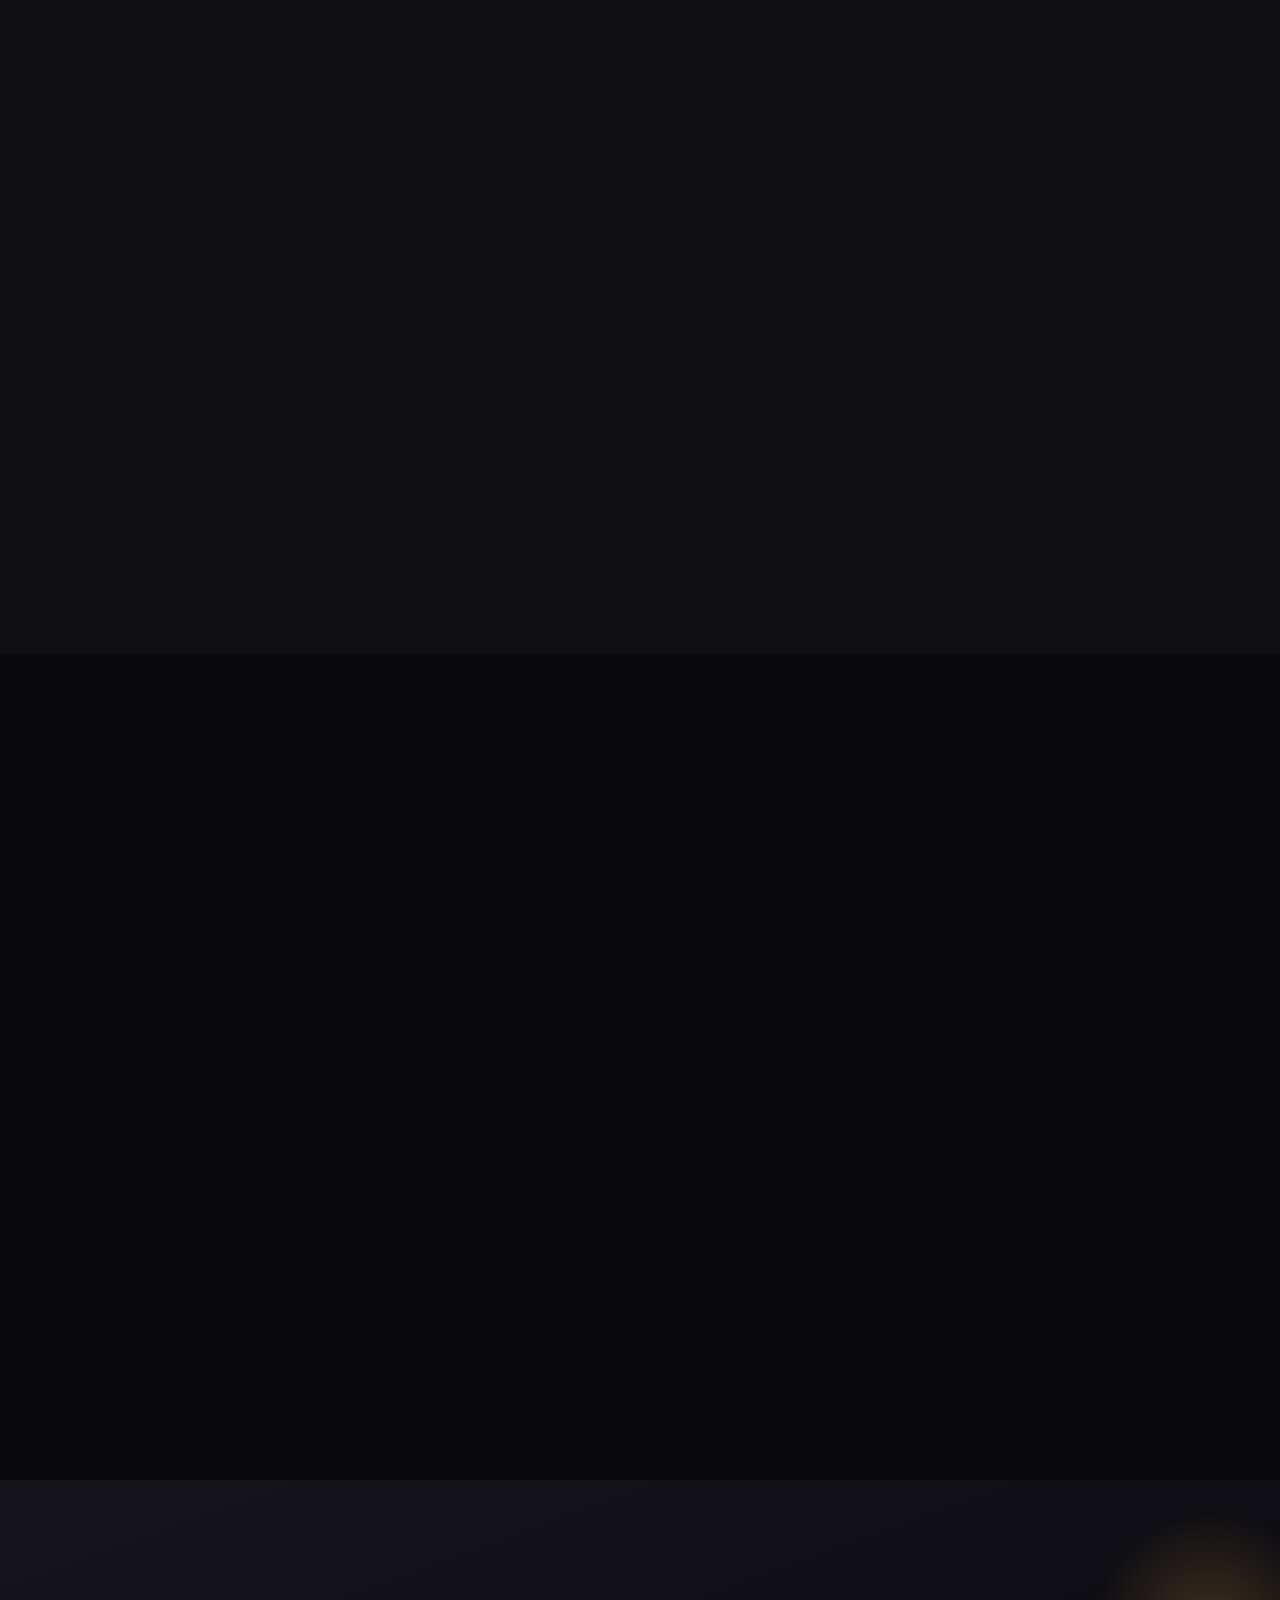
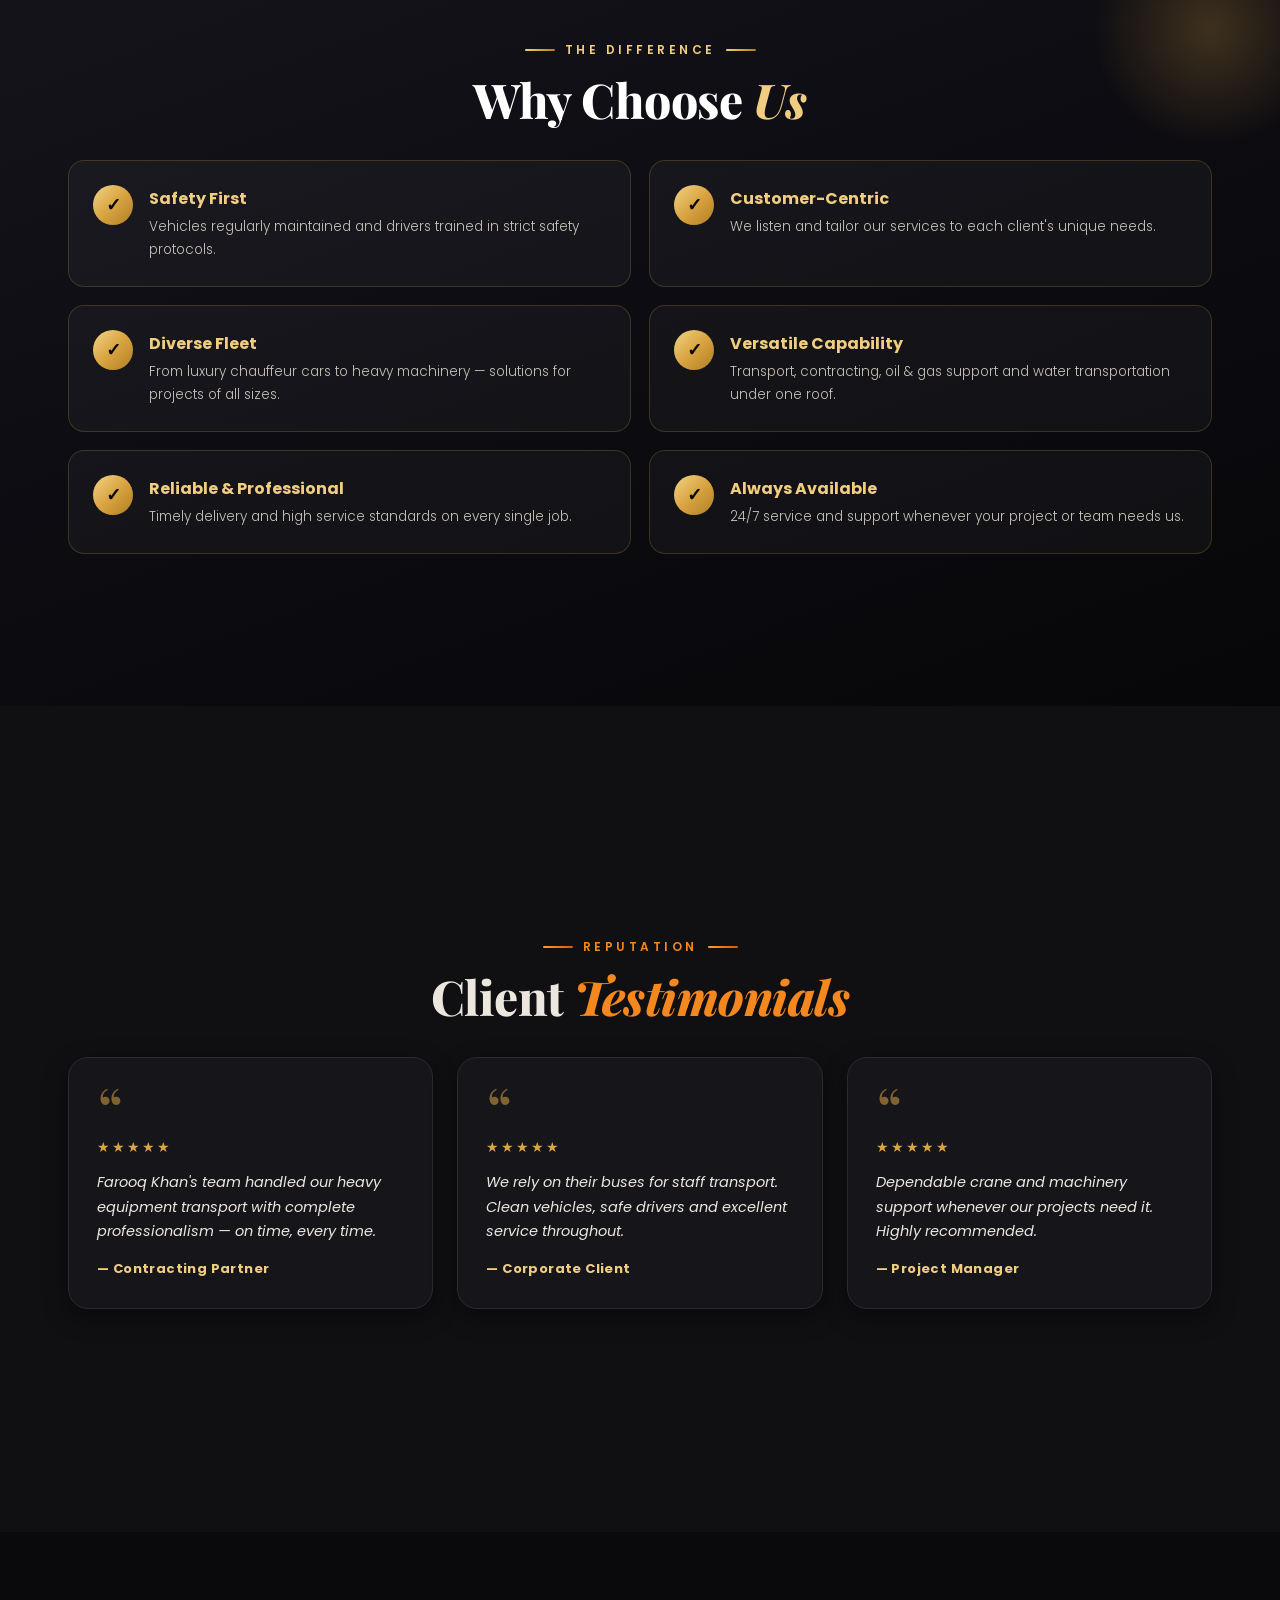
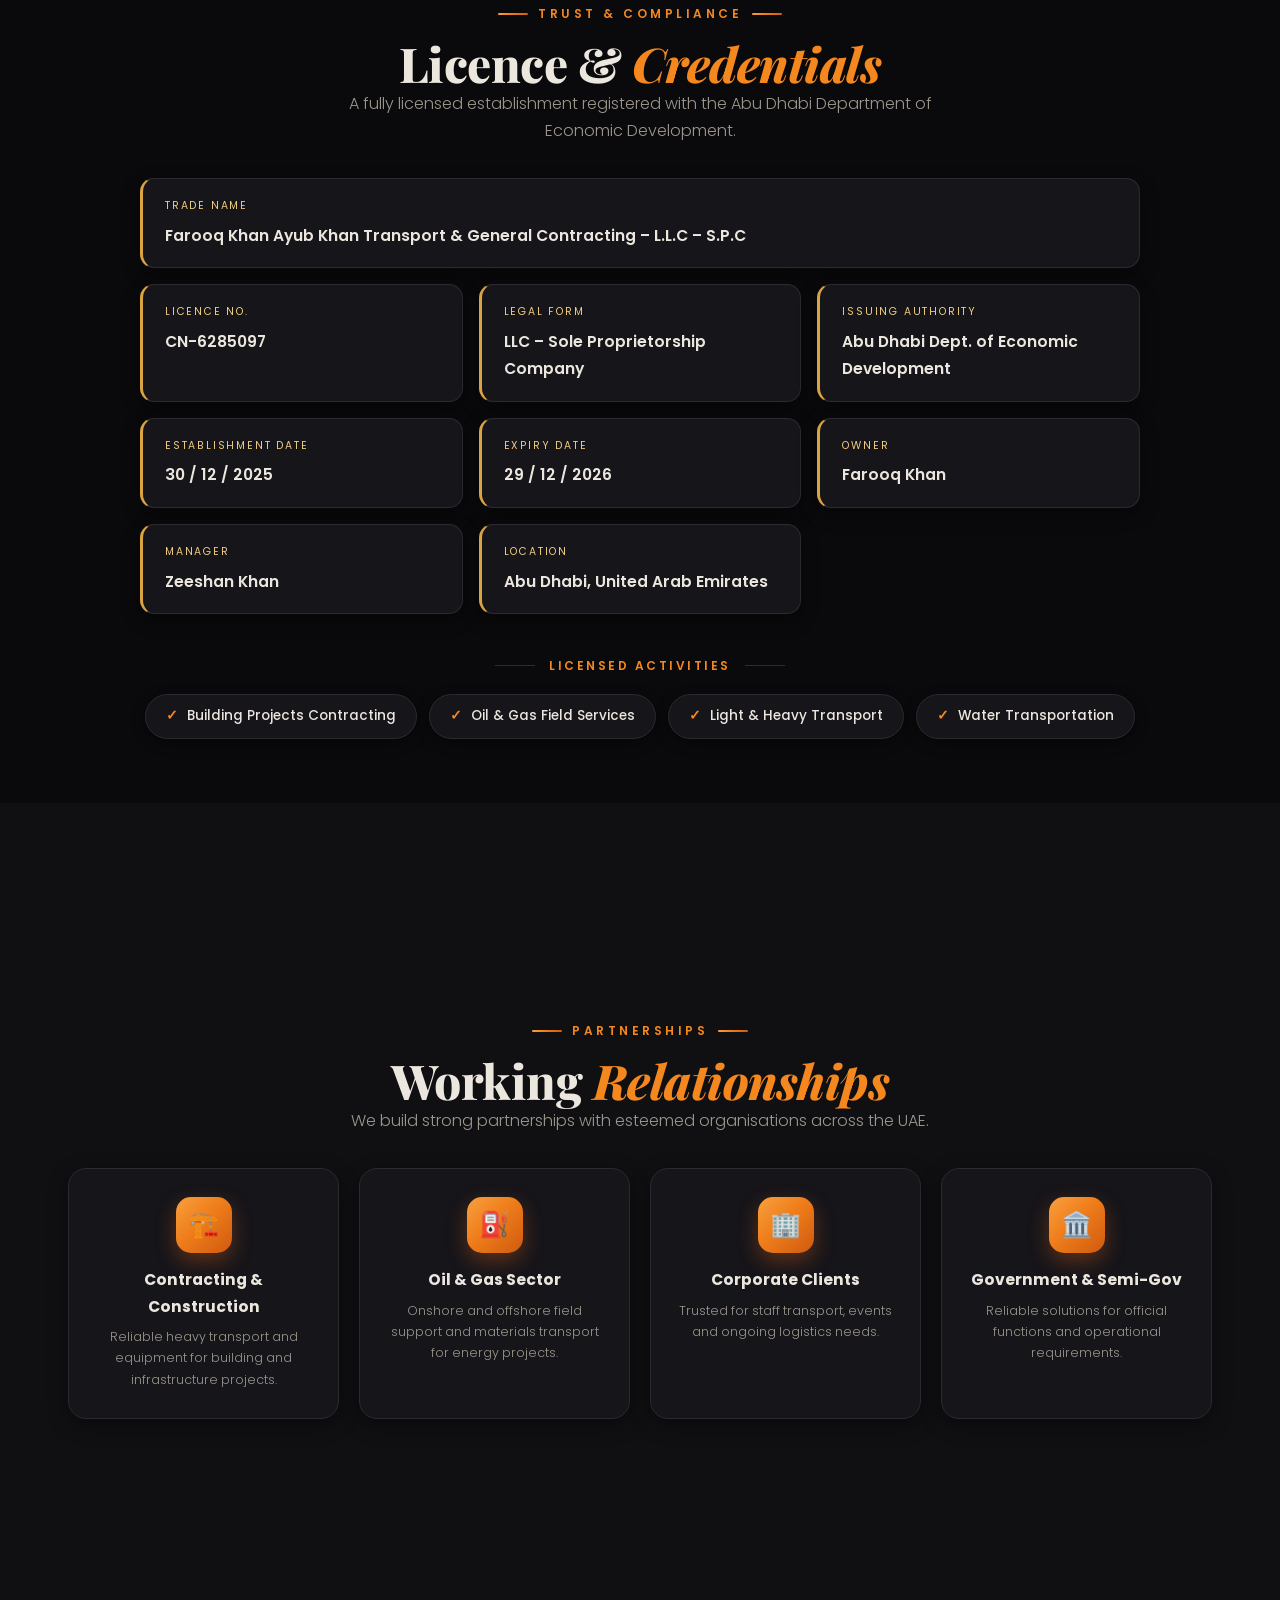
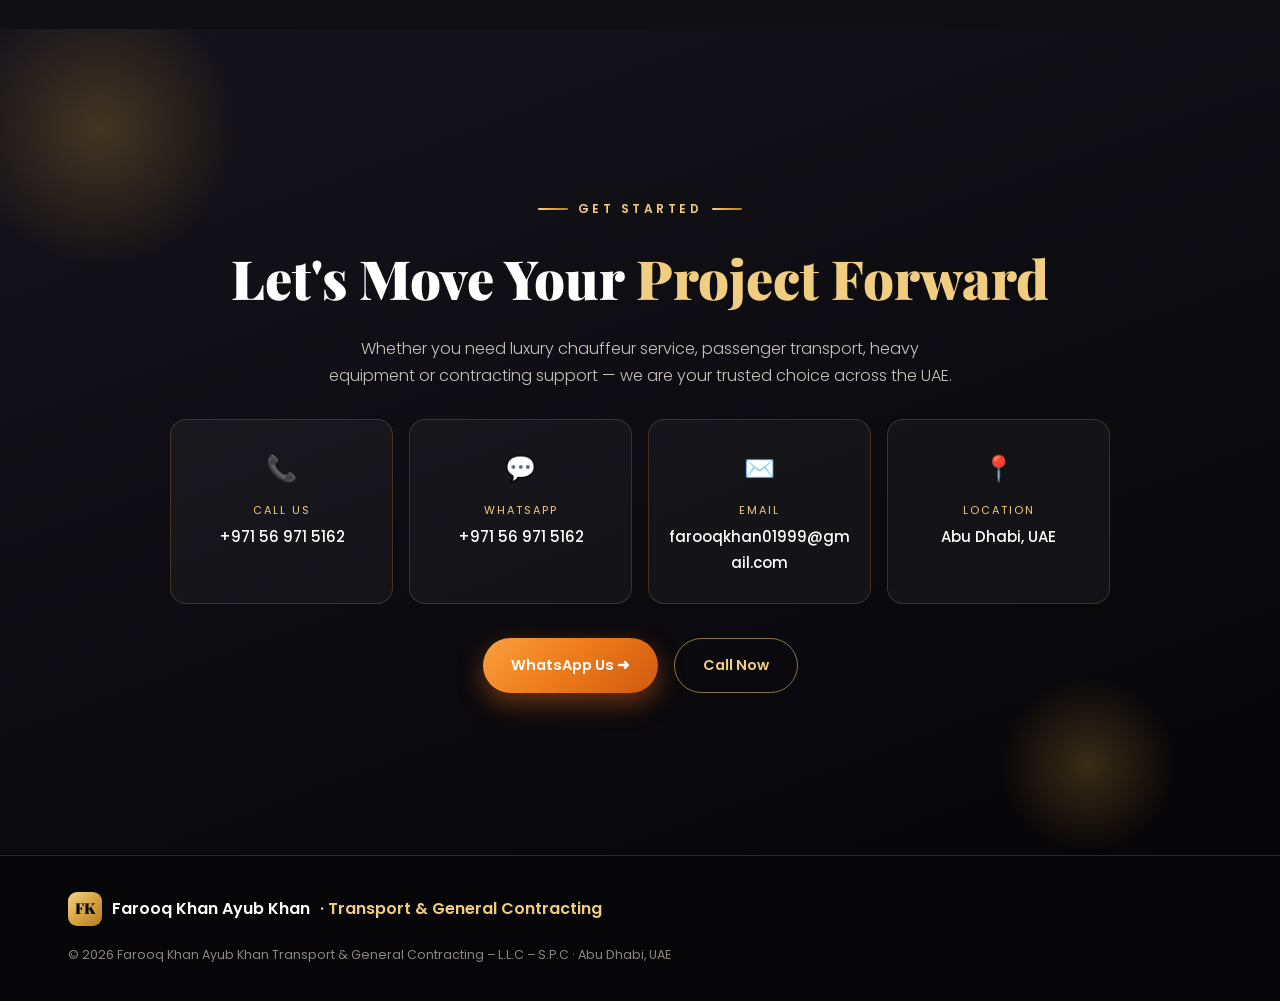
==== commit f0a11b9d: "SEO pass + update contact number - Update phone to +971 56 971 5162 (display, tel: and WhatsApp link" ====
--- a/index.html
+++ b/index.html
@@ -3,13 +3,41 @@
 <head>
 <meta charset="UTF-8" />
 <meta name="viewport" content="width=device-width, initial-scale=1.0" />
-<meta name="description" content="Farooq Khan Ayub Khan Transport & General Contracting — luxury chauffeur fleet, passenger transport, heavy equipment, cranes and contracting across Abu Dhabi and the UAE." />
+<meta name="description" content="Farooq Khan Ayub Khan Transport & General Contracting — luxury chauffeur fleet, passenger transport, luxury seaters, heavy equipment, cranes and general contracting across Abu Dhabi and the UAE." />
+<meta name="keywords" content="transport Abu Dhabi, luxury chauffeur UAE, bus rental Abu Dhabi, coach hire UAE, passenger transport, heavy equipment transport, crane services, general contracting, Farooq Khan Ayub Khan" />
+<meta name="author" content="Farooq Khan Ayub Khan Transport & General Contracting" />
+<meta name="robots" content="index, follow" />
+<link rel="canonical" href="https://zeeshan3945.github.io/farooq-khan-transport/" />
 <meta name="theme-color" content="#0a0a0c" />
 <title>Farooq Khan Ayub Khan — Transport & General Contracting</title>
 <link rel="icon" href="data:image/svg+xml,<svg xmlns='http://www.w3.org/2000/svg' viewBox='0 0 64 64'><rect width='64' height='64' rx='14' fill='%23d9a441'/><text x='32' y='45' font-family='Georgia,serif' font-size='30' font-weight='700' text-anchor='middle' fill='%230a0a0c'>FK</text></svg>">
 <meta property="og:title" content="Farooq Khan Ayub Khan — Transport & General Contracting" />
 <meta property="og:description" content="Luxury chauffeur fleet, passenger transport, heavy equipment, cranes and general contracting across Abu Dhabi and the UAE." />
 <meta property="og:type" content="website" />
+<meta property="og:site_name" content="Farooq Khan Ayub Khan Transport & General Contracting" />
+<meta property="og:url" content="https://zeeshan3945.github.io/farooq-khan-transport/" />
+<meta property="og:image" content="https://zeeshan3945.github.io/farooq-khan-transport/assets/abu-dhabi.jpg" />
+<meta property="og:locale" content="en_US" />
+<meta name="twitter:card" content="summary_large_image" />
+<meta name="twitter:title" content="Farooq Khan Ayub Khan — Transport & General Contracting" />
+<meta name="twitter:description" content="Luxury chauffeur fleet, passenger transport, heavy equipment, cranes and general contracting across Abu Dhabi and the UAE." />
+<meta name="twitter:image" content="https://zeeshan3945.github.io/farooq-khan-transport/assets/abu-dhabi.jpg" />
+<script type="application/ld+json">
+{
+  "@context": "https://schema.org",
+  "@type": "LocalBusiness",
+  "name": "Farooq Khan Ayub Khan Transport & General Contracting – L.L.C – S.P.C",
+  "image": "https://zeeshan3945.github.io/farooq-khan-transport/assets/abu-dhabi.jpg",
+  "url": "https://zeeshan3945.github.io/farooq-khan-transport/",
+  "telephone": "+971569715162",
+  "email": "farooqkhan01999@gmail.com",
+  "priceRange": "$$",
+  "foundingDate": "2025",
+  "address": { "@type": "PostalAddress", "addressLocality": "Abu Dhabi", "addressCountry": "AE" },
+  "areaServed": { "@type": "Country", "name": "United Arab Emirates" },
+  "description": "Luxury chauffeur fleet, passenger transport, luxury seaters, heavy equipment, cranes and general contracting across Abu Dhabi and the UAE."
+}
+</script>
 <link rel="preconnect" href="https://fonts.googleapis.com">
 <link rel="preconnect" href="https://fonts.gstatic.com" crossorigin>
 <link href="https://fonts.googleapis.com/css2?family=Bebas+Neue&family=Playfair+Display:ital,wght@0,600;0,700;0,800;0,900;1,600&family=Poppins:wght@300;400;500;600;700;800&display=swap" rel="stylesheet">
@@ -72,7 +100,7 @@
       <span class="l"><span>Farooq Khan</span></span>
       <span class="l"><span class="gold">Ayub Khan</span></span>
     </h1>
-    <div class="ar">فاروق خان ايوب خان للنقليات والمقاولات العامة</div>
+    <div class="ar" lang="ar" dir="rtl">فاروق خان ايوب خان للنقليات والمقاولات العامة</div>
     <div class="sub">Luxury Fleet · Passenger Transport · Heavy Equipment</div>
     <div class="cta">
       <a href="#luxury" class="btn btn-gold">Explore Our Fleet ➜</a>
@@ -418,14 +446,14 @@
       <p class="lead">Whether you need luxury chauffeur service, passenger transport, heavy equipment or contracting support — we are your trusted choice across the UAE.</p>
     </div>
     <div class="contact-cards">
-      <a href="tel:+971581516462" class="cc reveal"><div class="ic">📞</div><div class="lbl">Call Us</div><div class="val">058 151 6462</div></a>
-      <a href="https://wa.me/971581516462" target="_blank" rel="noopener" class="cc reveal"><div class="ic">💬</div><div class="lbl">WhatsApp</div><div class="val">058 151 6462</div></a>
+      <a href="tel:+971569715162" class="cc reveal"><div class="ic">📞</div><div class="lbl">Call Us</div><div class="val">+971 56 971 5162</div></a>
+      <a href="https://wa.me/971569715162" target="_blank" rel="noopener" class="cc reveal"><div class="ic">💬</div><div class="lbl">WhatsApp</div><div class="val">+971 56 971 5162</div></a>
       <a href="mailto:farooqkhan01999@gmail.com" class="cc reveal"><div class="ic">✉️</div><div class="lbl">Email</div><div class="val">farooqkhan01999@gmail.com</div></a>
       <div class="cc reveal"><div class="ic">📍</div><div class="lbl">Location</div><div class="val">Abu Dhabi, UAE</div></div>
     </div>
     <div class="cta reveal">
-      <a href="https://wa.me/971581516462" target="_blank" rel="noopener" class="btn btn-gold">WhatsApp Us ➜</a>
-      <a href="tel:+971581516462" class="btn btn-ghost">Call Now</a>
+      <a href="https://wa.me/971569715162" target="_blank" rel="noopener" class="btn btn-gold">WhatsApp Us ➜</a>
+      <a href="tel:+971569715162" class="btn btn-ghost">Call Now</a>
     </div>
   </div>
 </section>
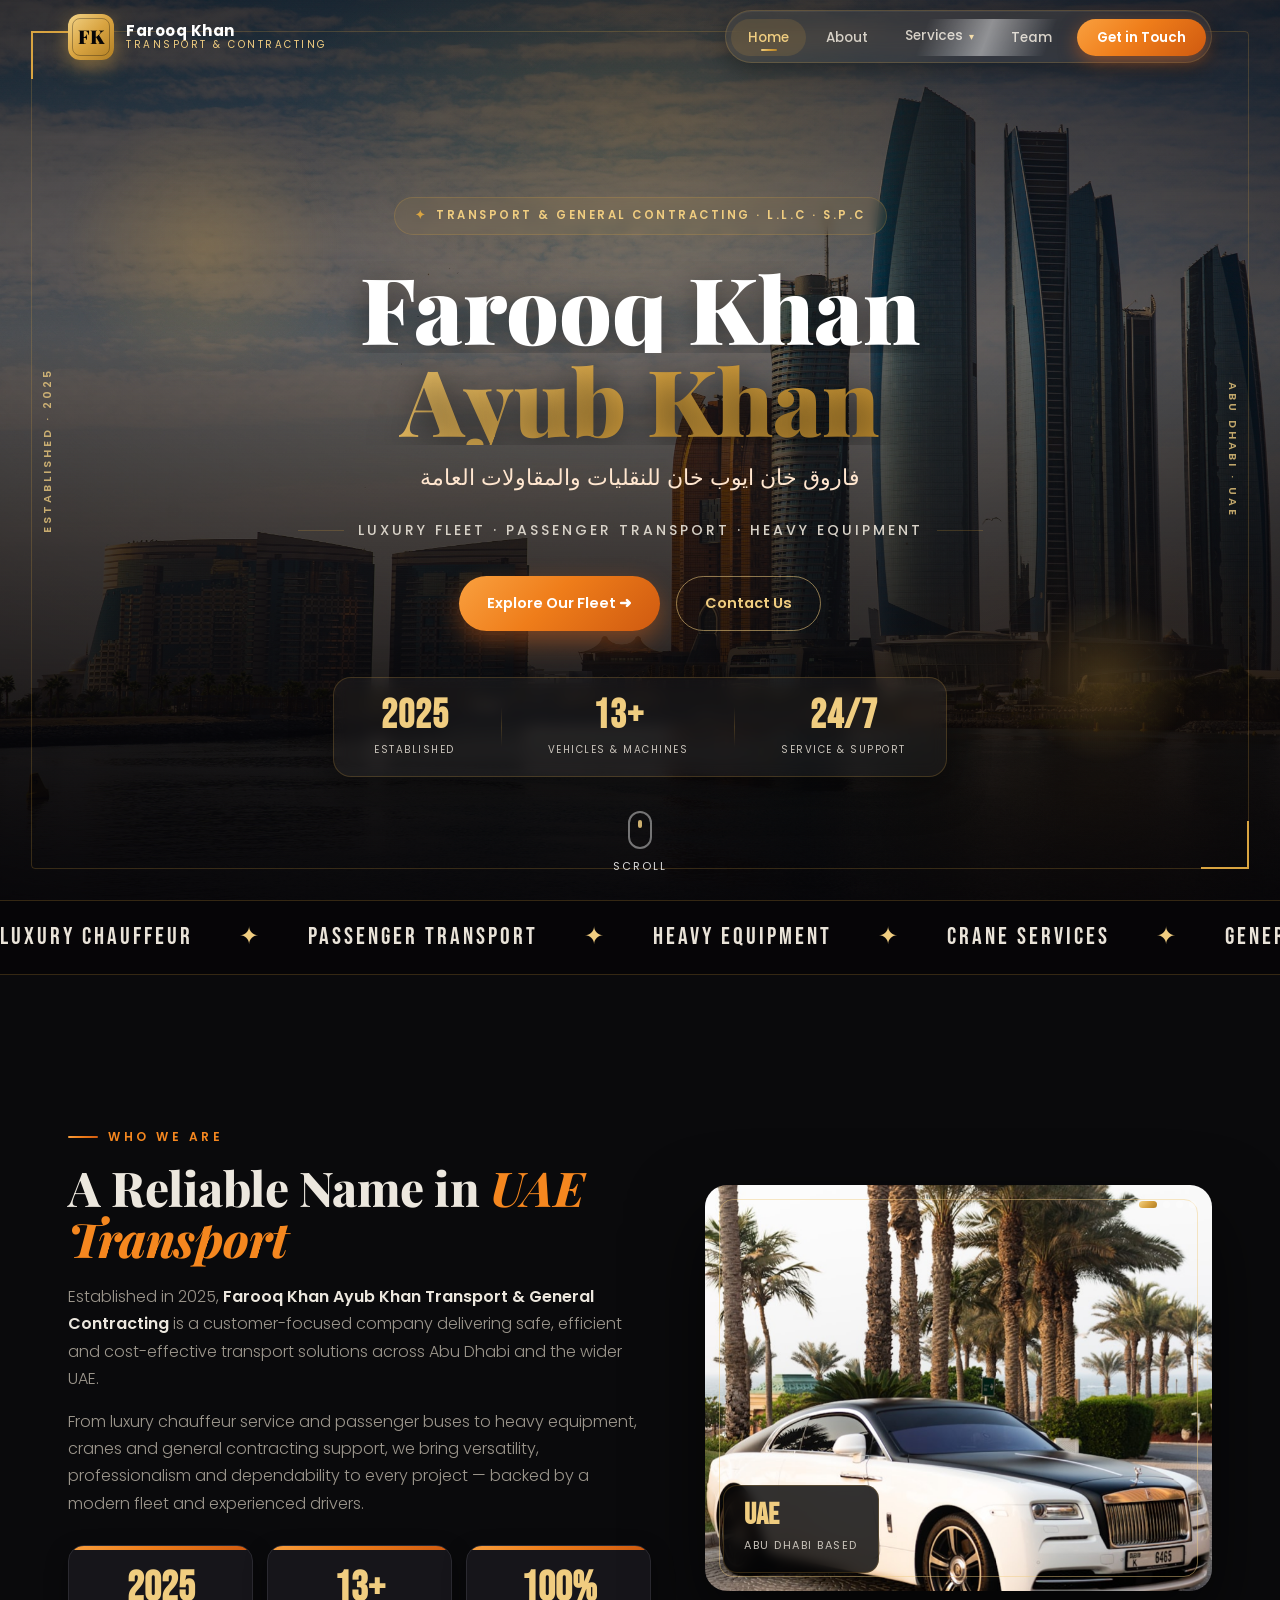
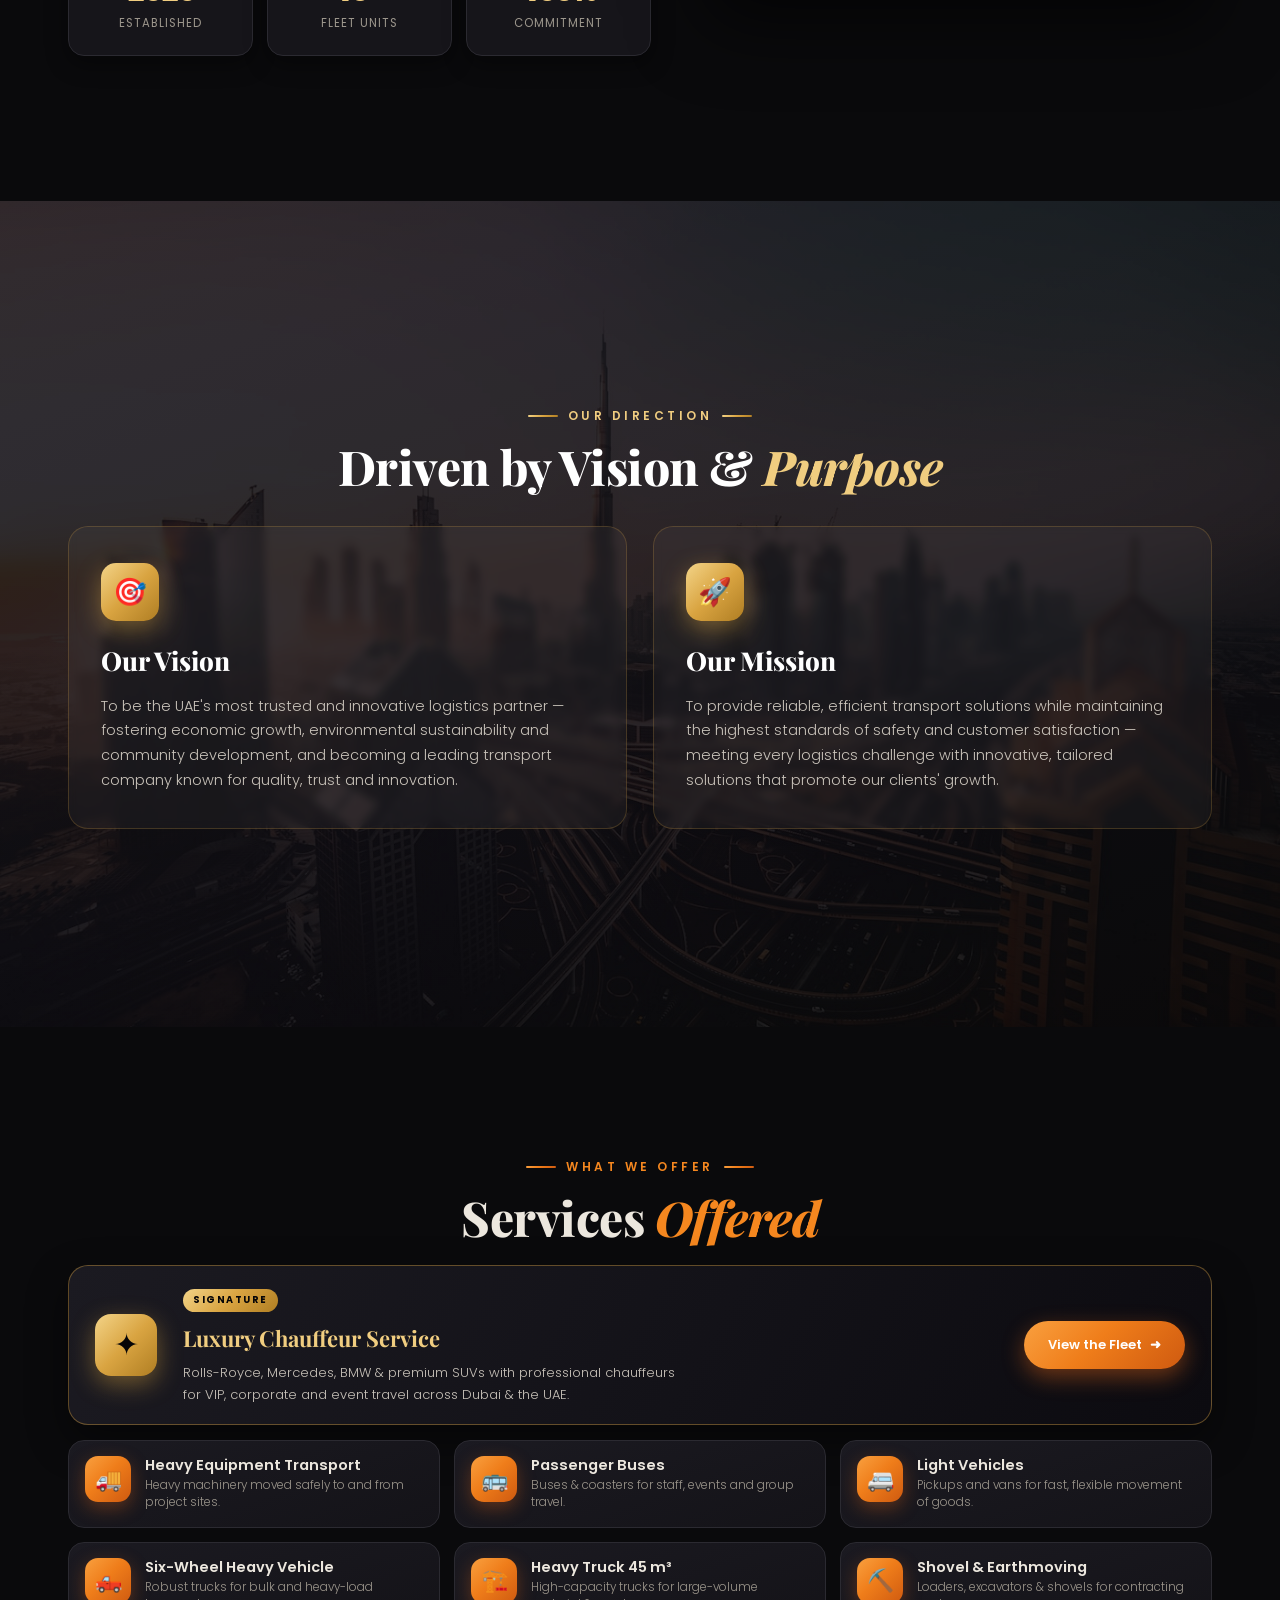
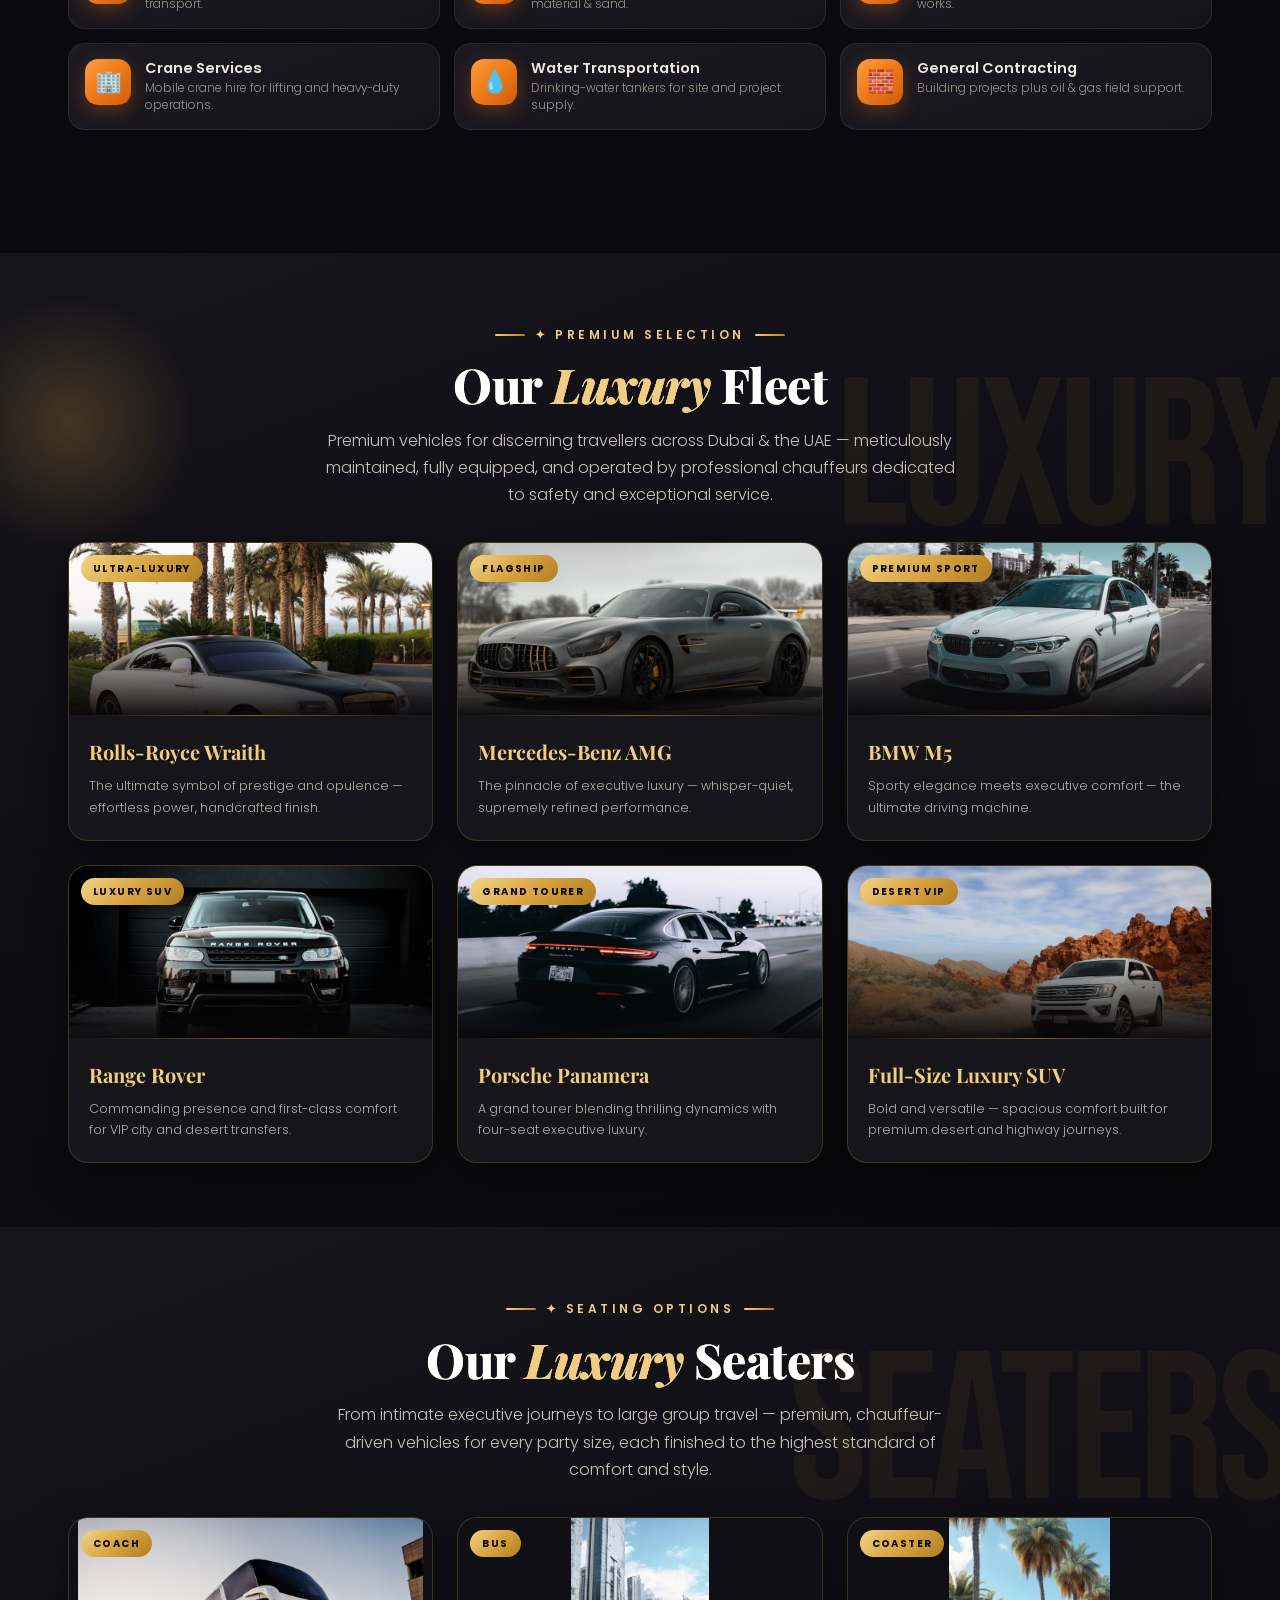
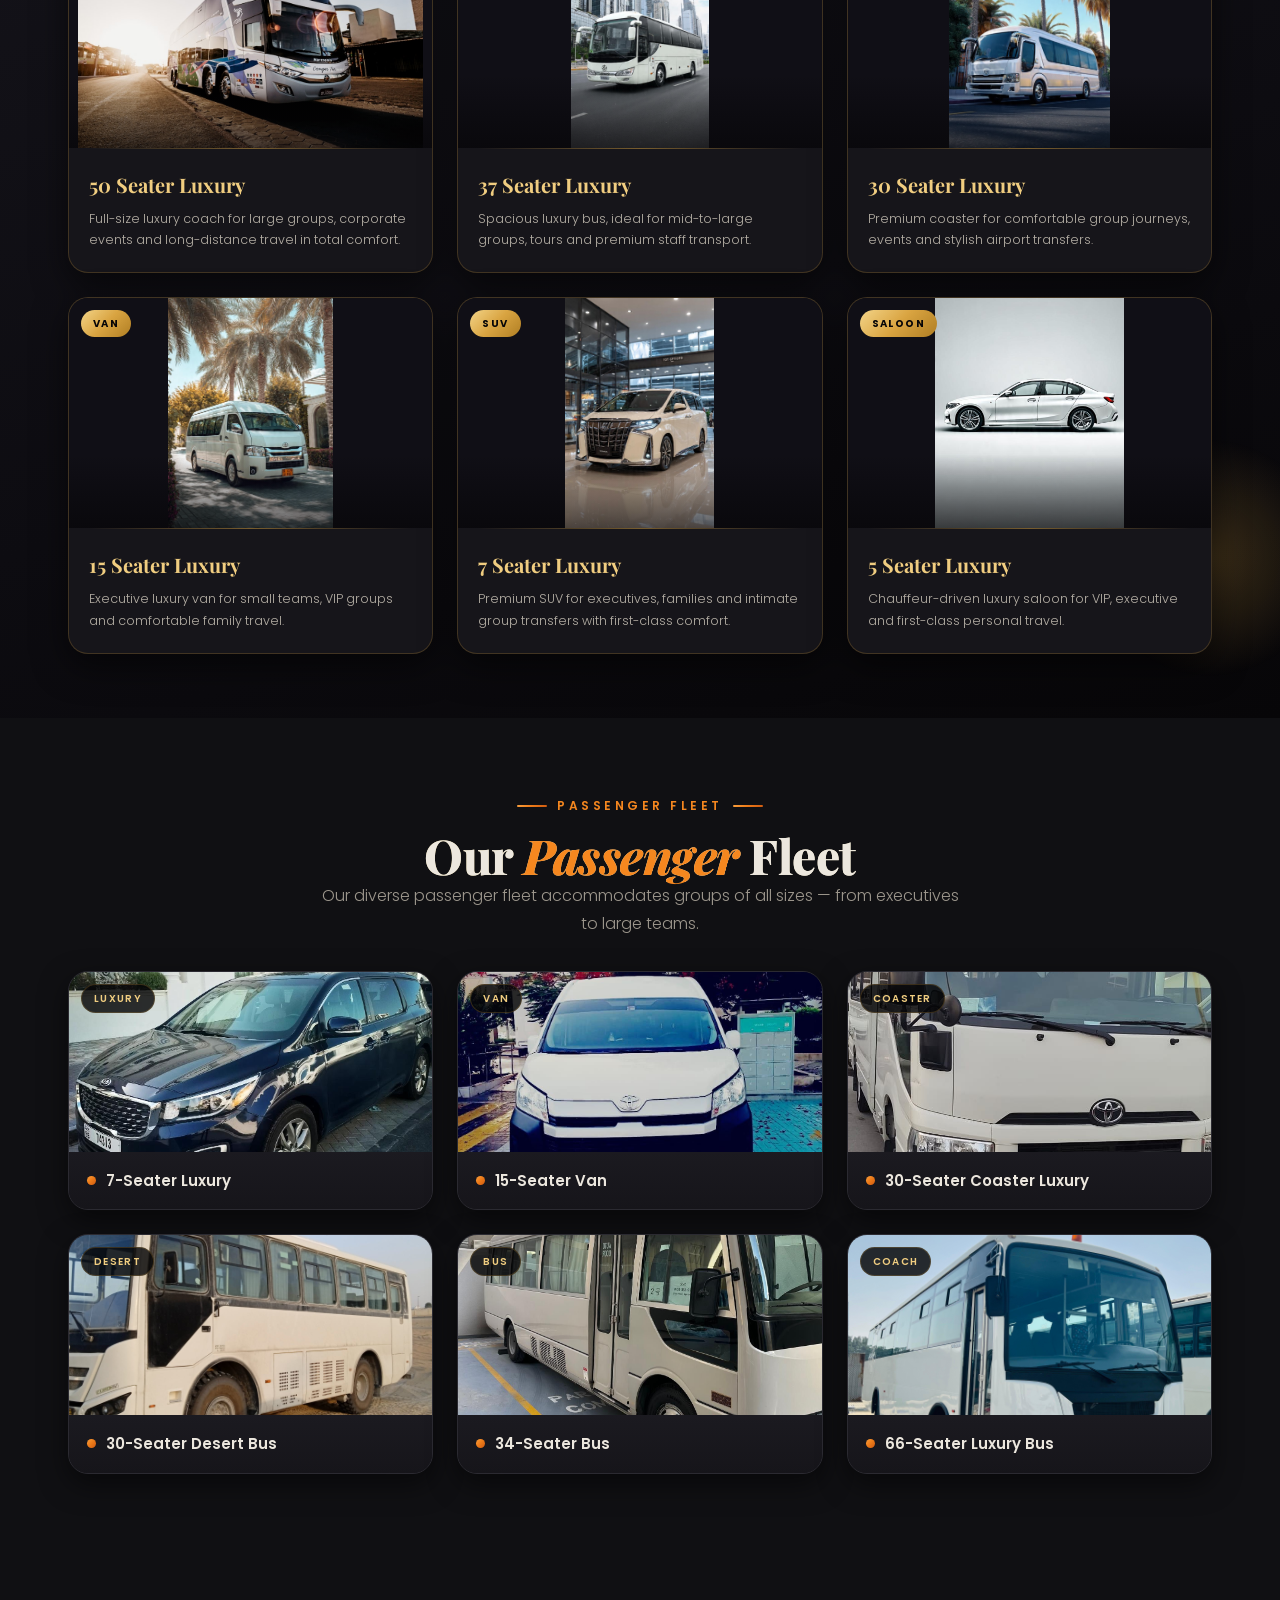
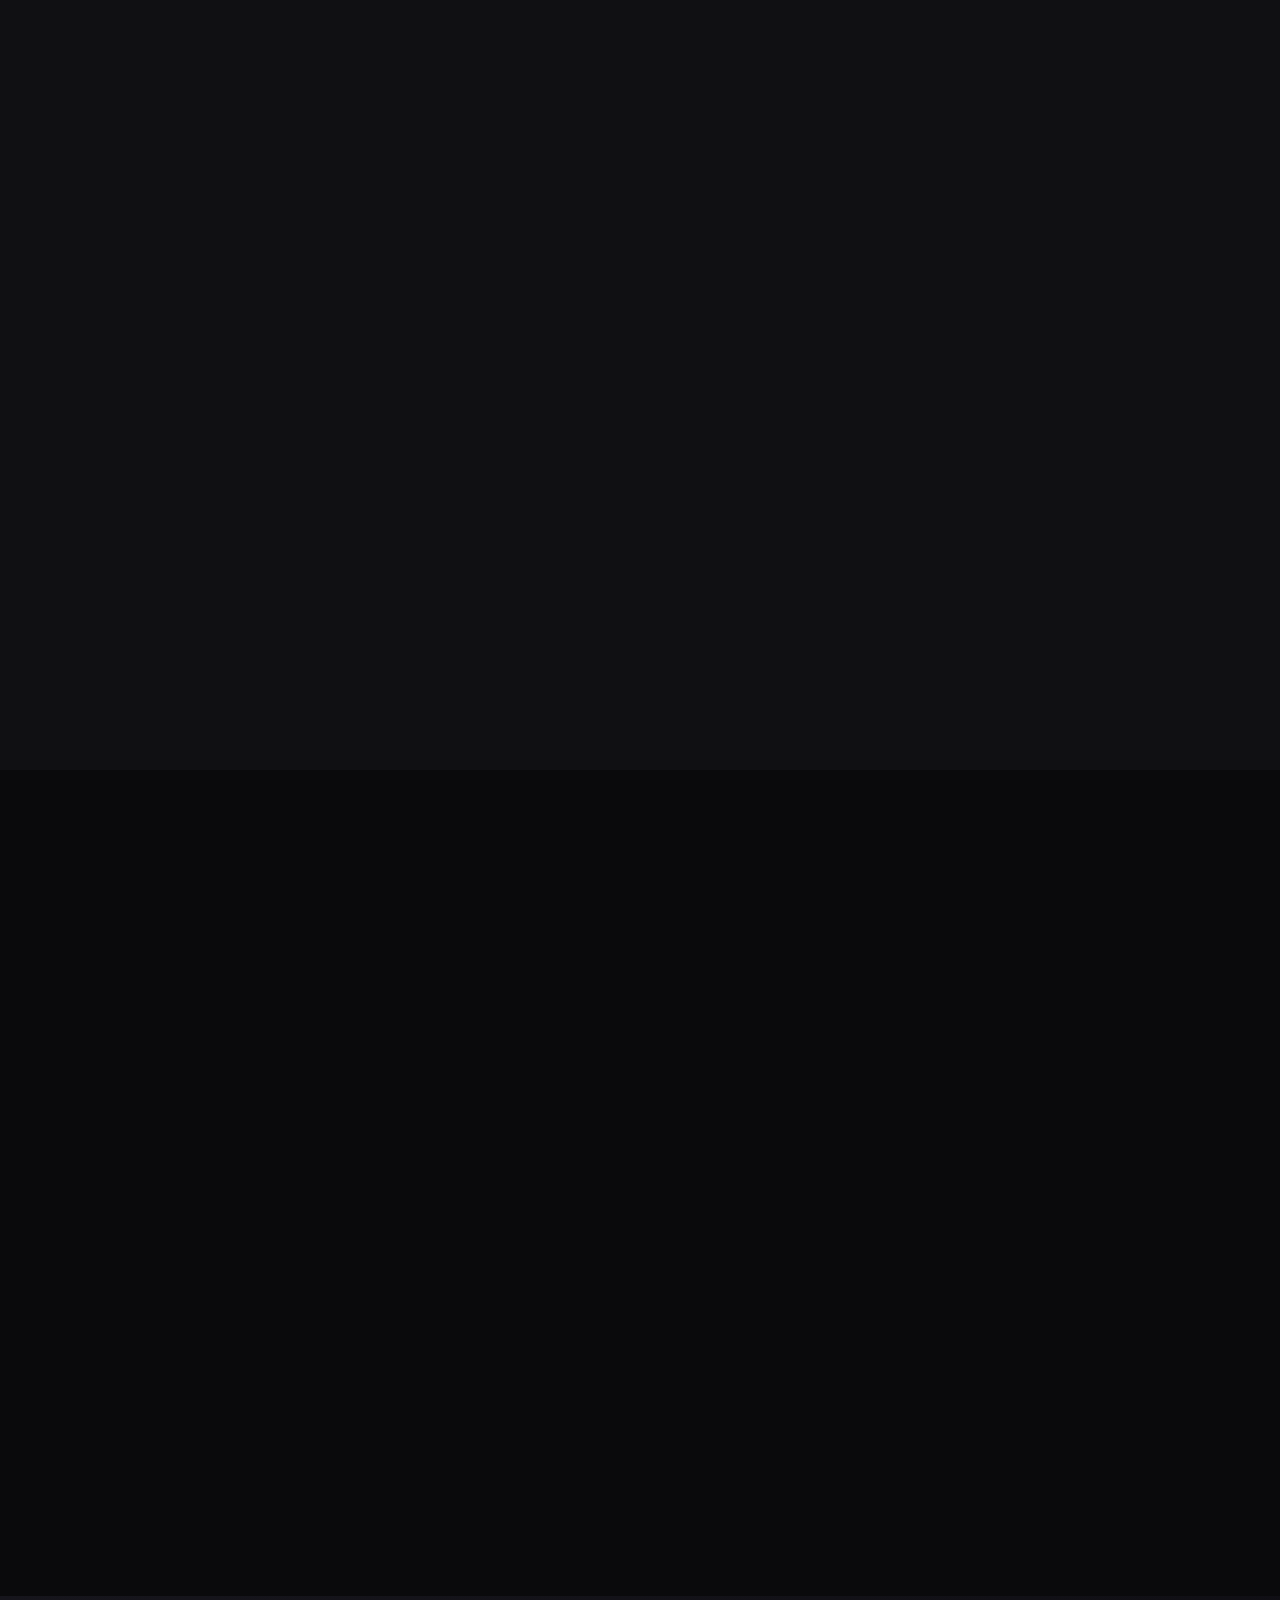
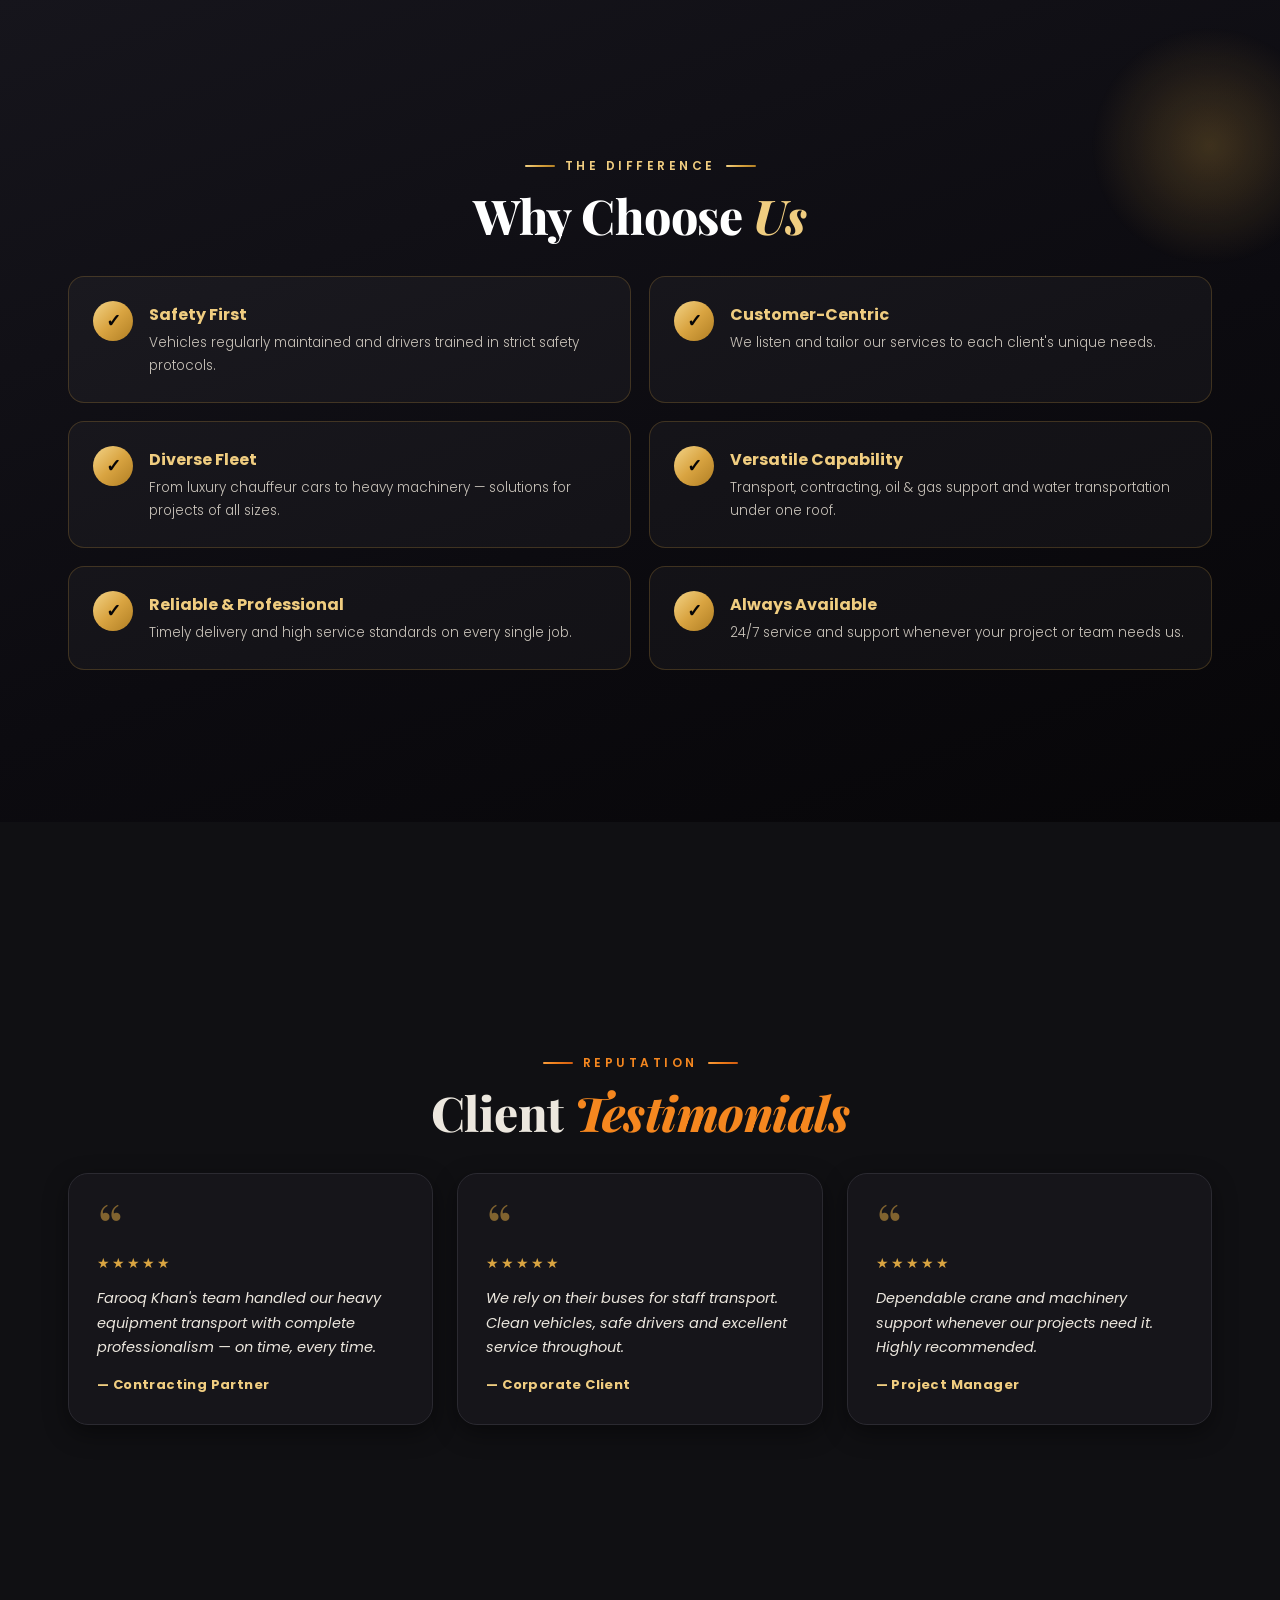
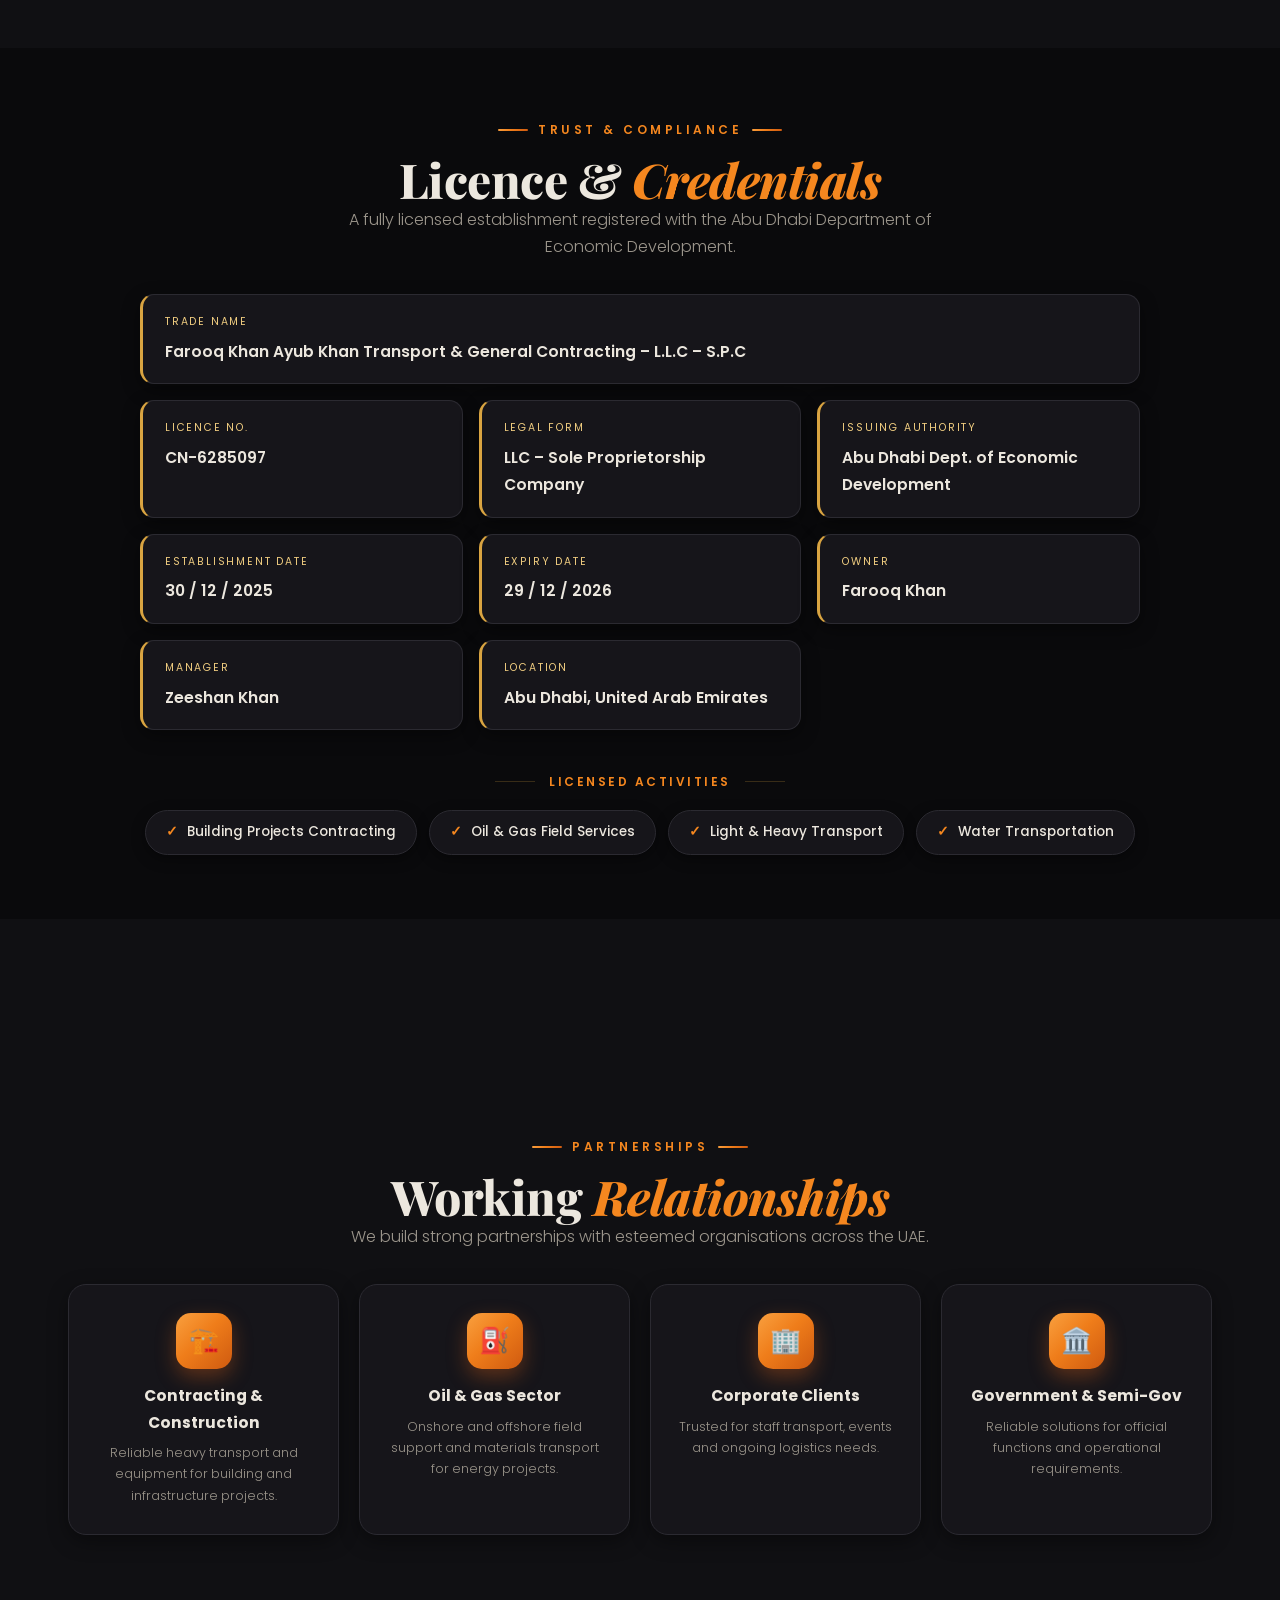
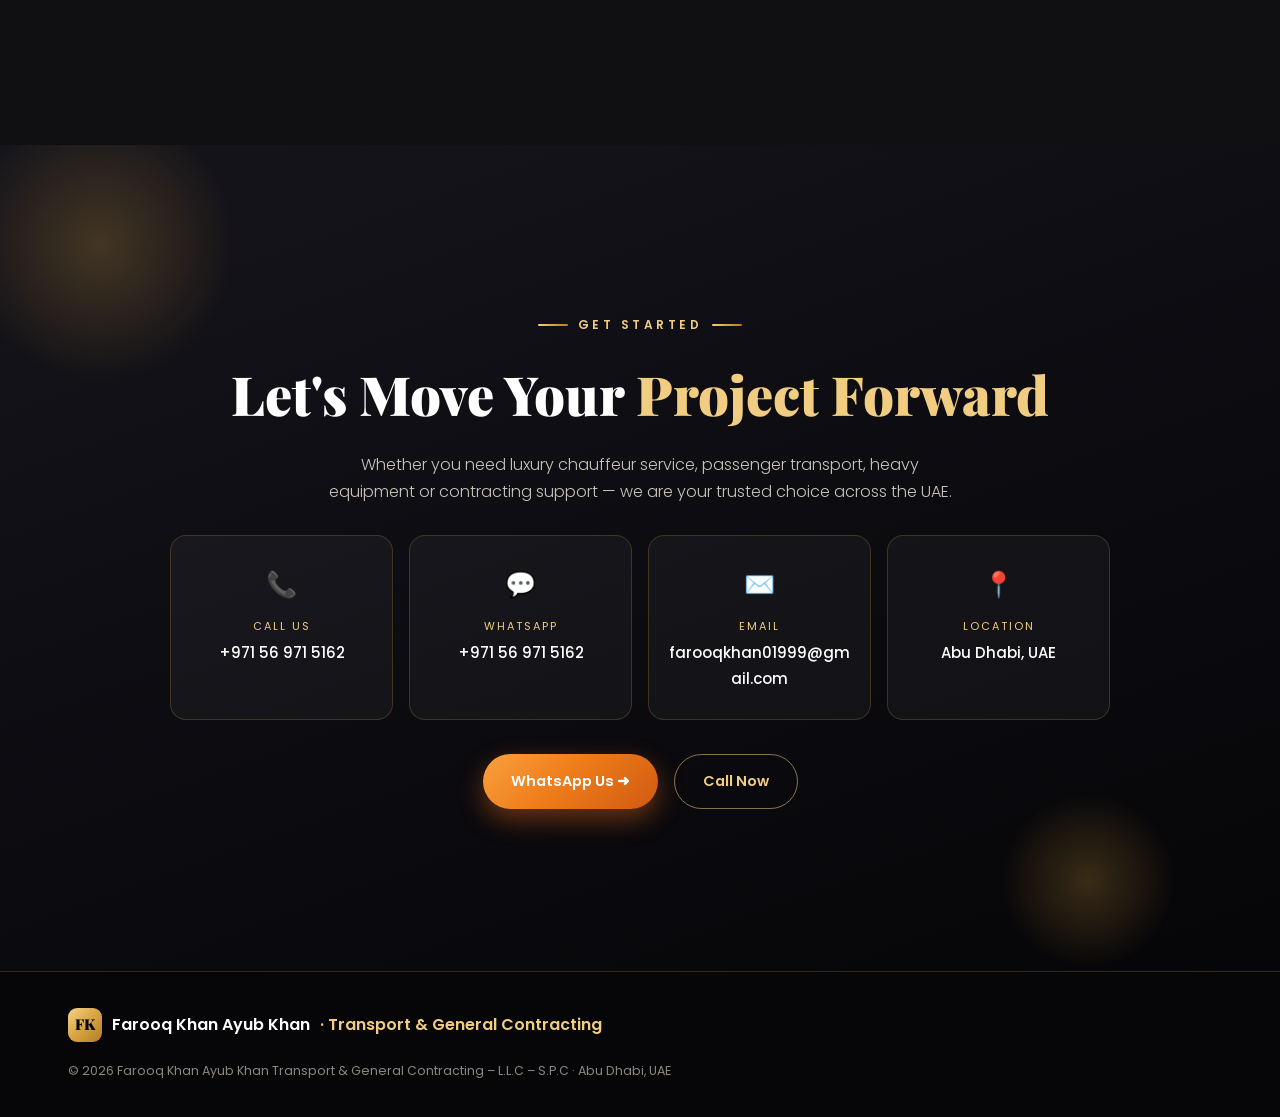
==== commit 1f33101e: "Show full vehicles in Luxury Seaters (contain instead of crop) Seater photos vary in orientation, so" ====
--- a/index.html
+++ b/index.html
@@ -41,7 +41,7 @@
 <link rel="preconnect" href="https://fonts.googleapis.com">
 <link rel="preconnect" href="https://fonts.gstatic.com" crossorigin>
 <link href="https://fonts.googleapis.com/css2?family=Bebas+Neue&family=Playfair+Display:ital,wght@0,600;0,700;0,800;0,900;1,600&family=Poppins:wght@300;400;500;600;700;800&display=swap" rel="stylesheet">
-<link rel="stylesheet" href="css/styles.css?v=6">
+<link rel="stylesheet" href="css/styles.css?v=7">
 </head>
 <body class="loading">
 
--- a/css/styles.css
+++ b/css/styles.css
@@ -300,6 +300,11 @@
 .lux-card h3{font-family:'Playfair Display',serif;font-size:20px;font-weight:700;color:var(--gold-light);margin-bottom:6px;}
 .lux-card p{font-size:12.5px;font-weight:300;color:#b6b0a6;}
 
+/* Luxury Seaters — photos vary in orientation, so show the whole vehicle (no crop) */
+#seaters .lux-card .ph{height:230px;background-size:contain;background-repeat:no-repeat;background-position:center;background-color:#100f16;}
+#seaters .lux-card:hover .ph{background-size:contain;}
+#seaters .lux-card .ph::before{background:linear-gradient(transparent 68%,rgba(6,5,7,.66));}
+
 /* ---------- SERVICES (compact, fits one screen) ---------- */
 .services-sec{padding:clamp(38px,4.2vw,60px) 0;}
 .services-sec .sec-head{margin-bottom:22px;}
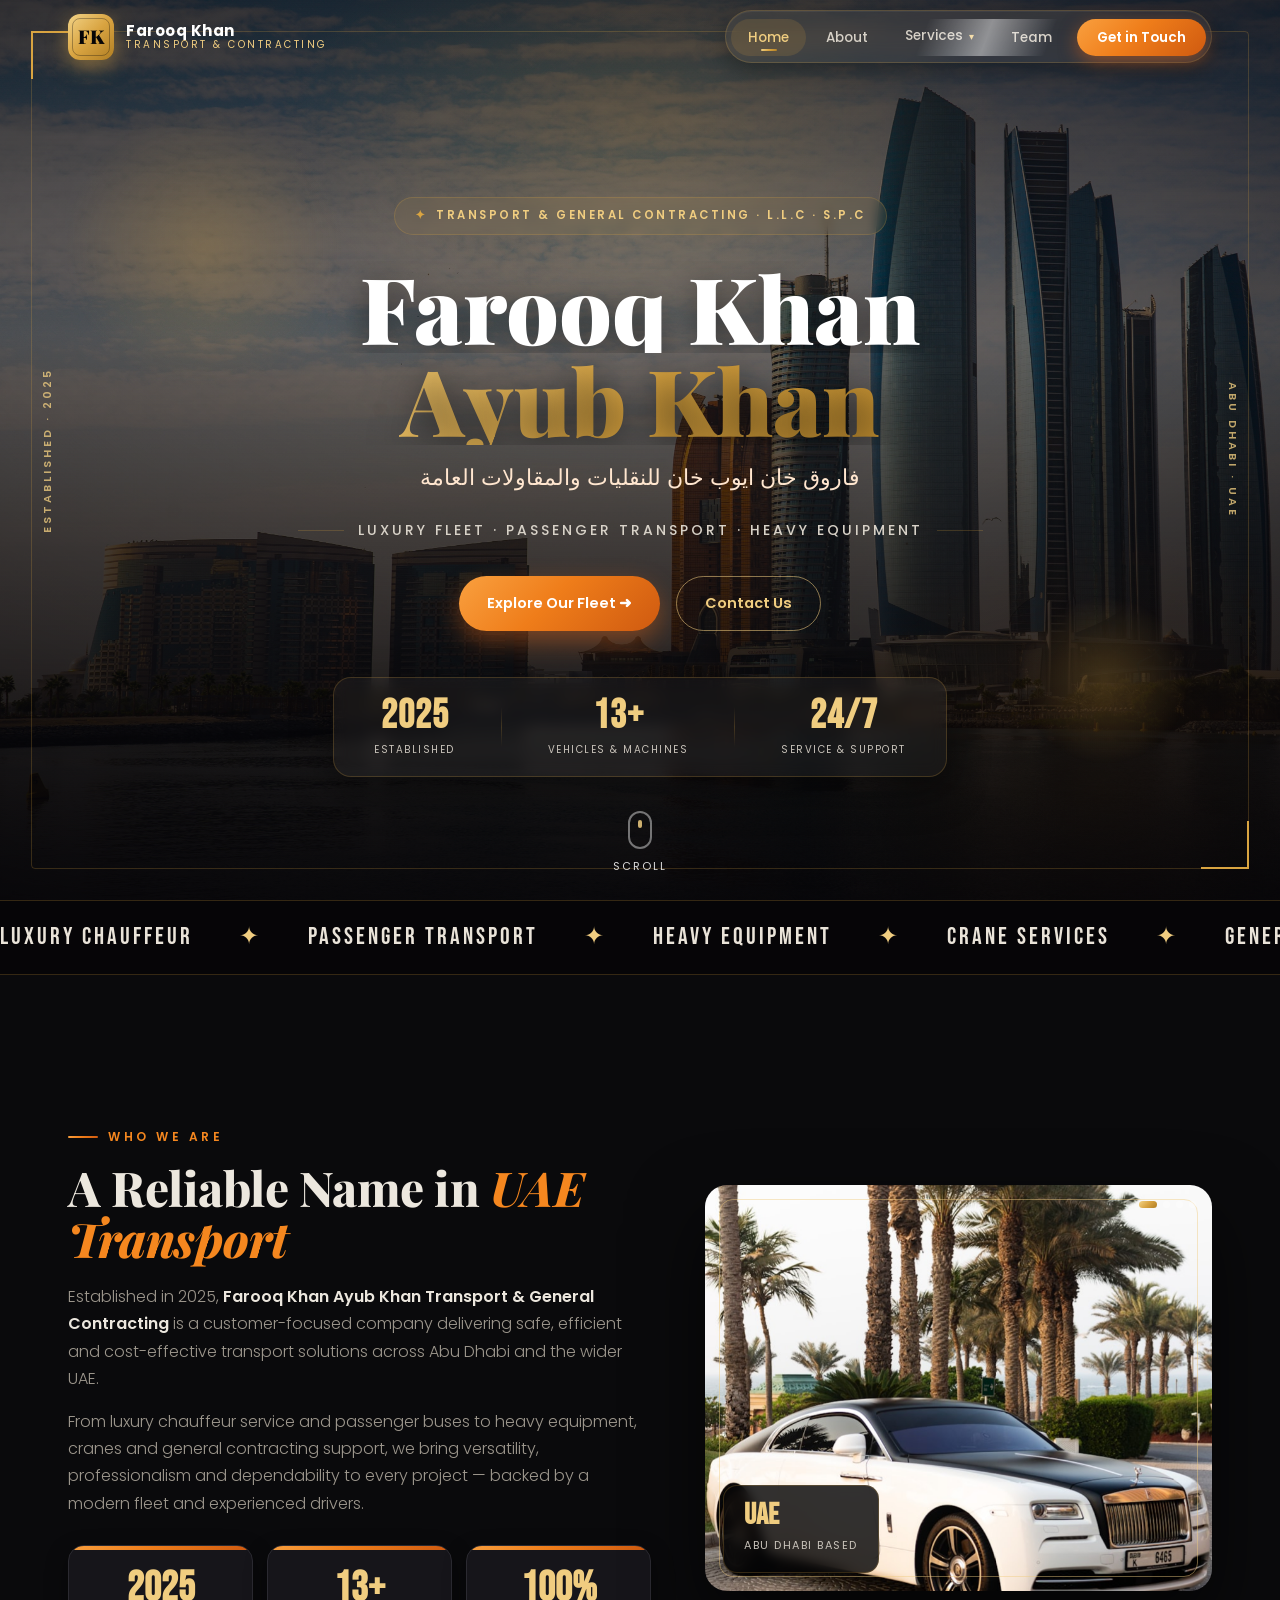
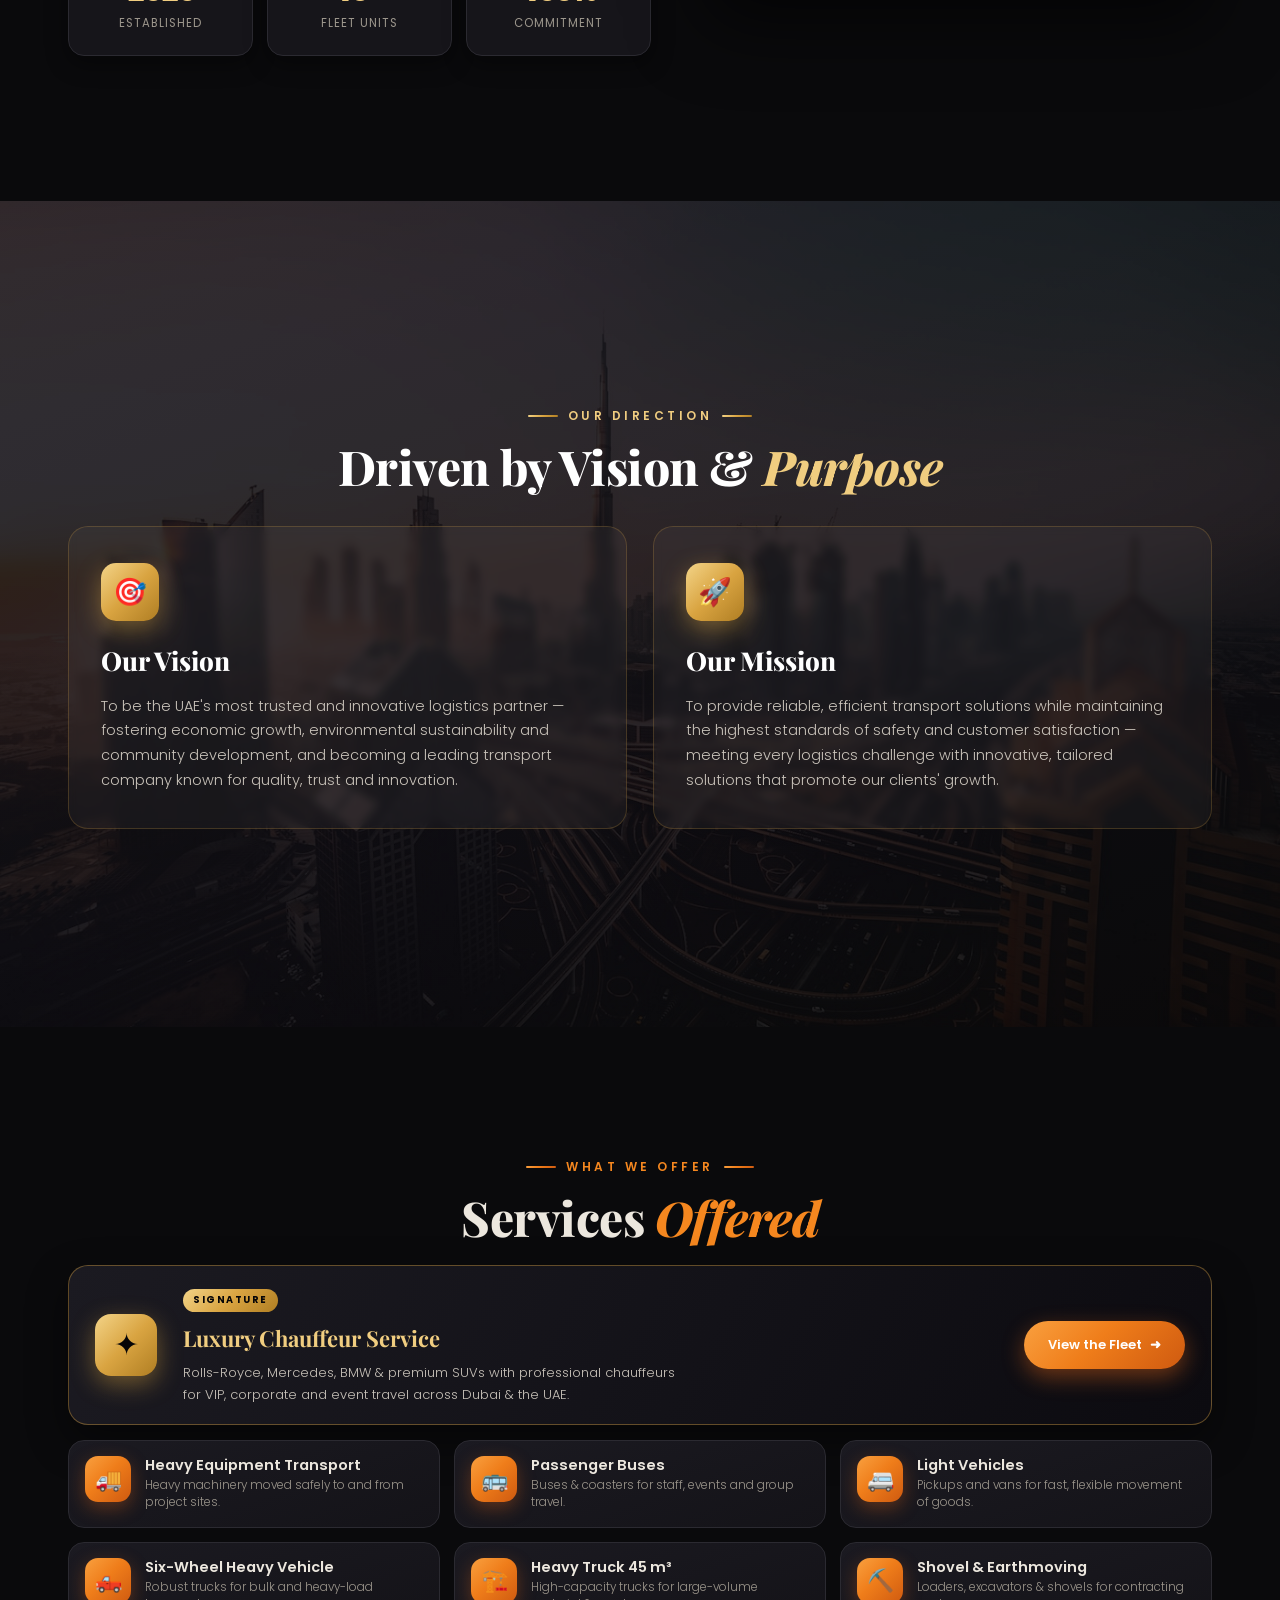
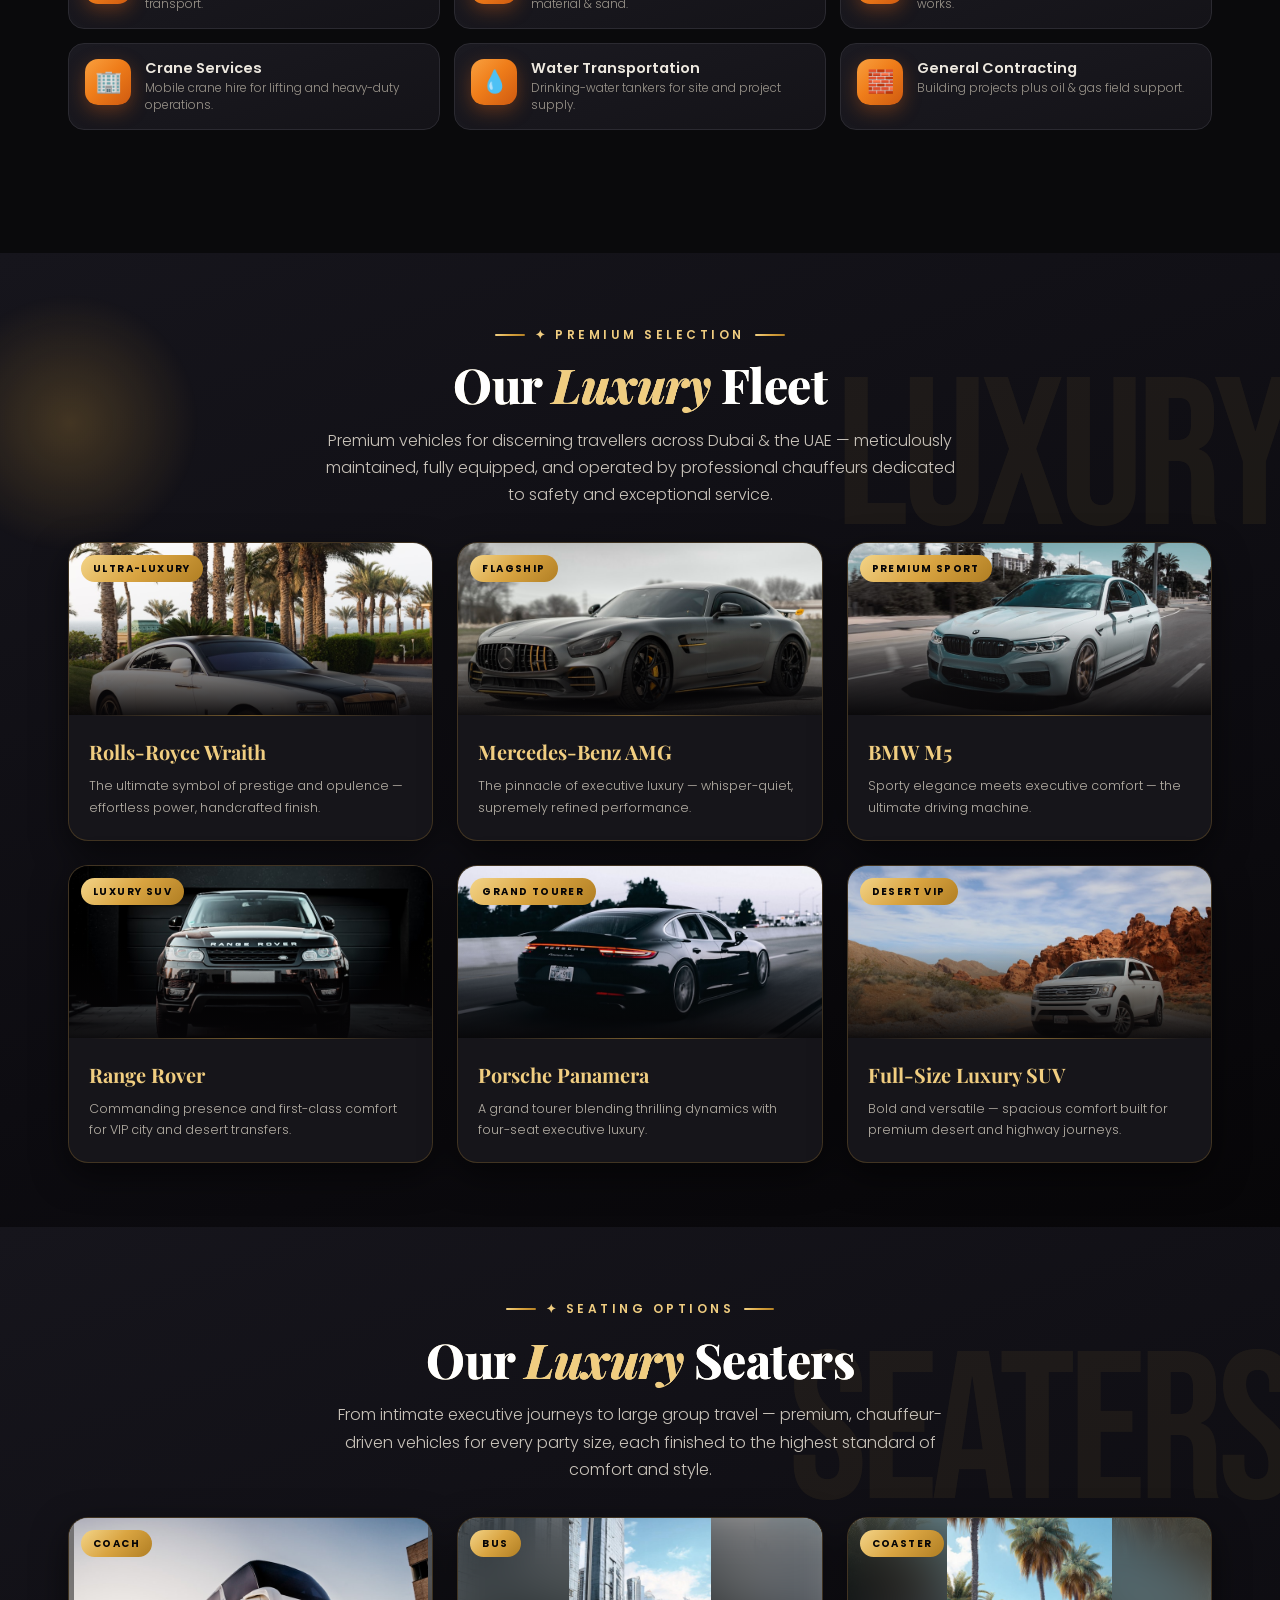
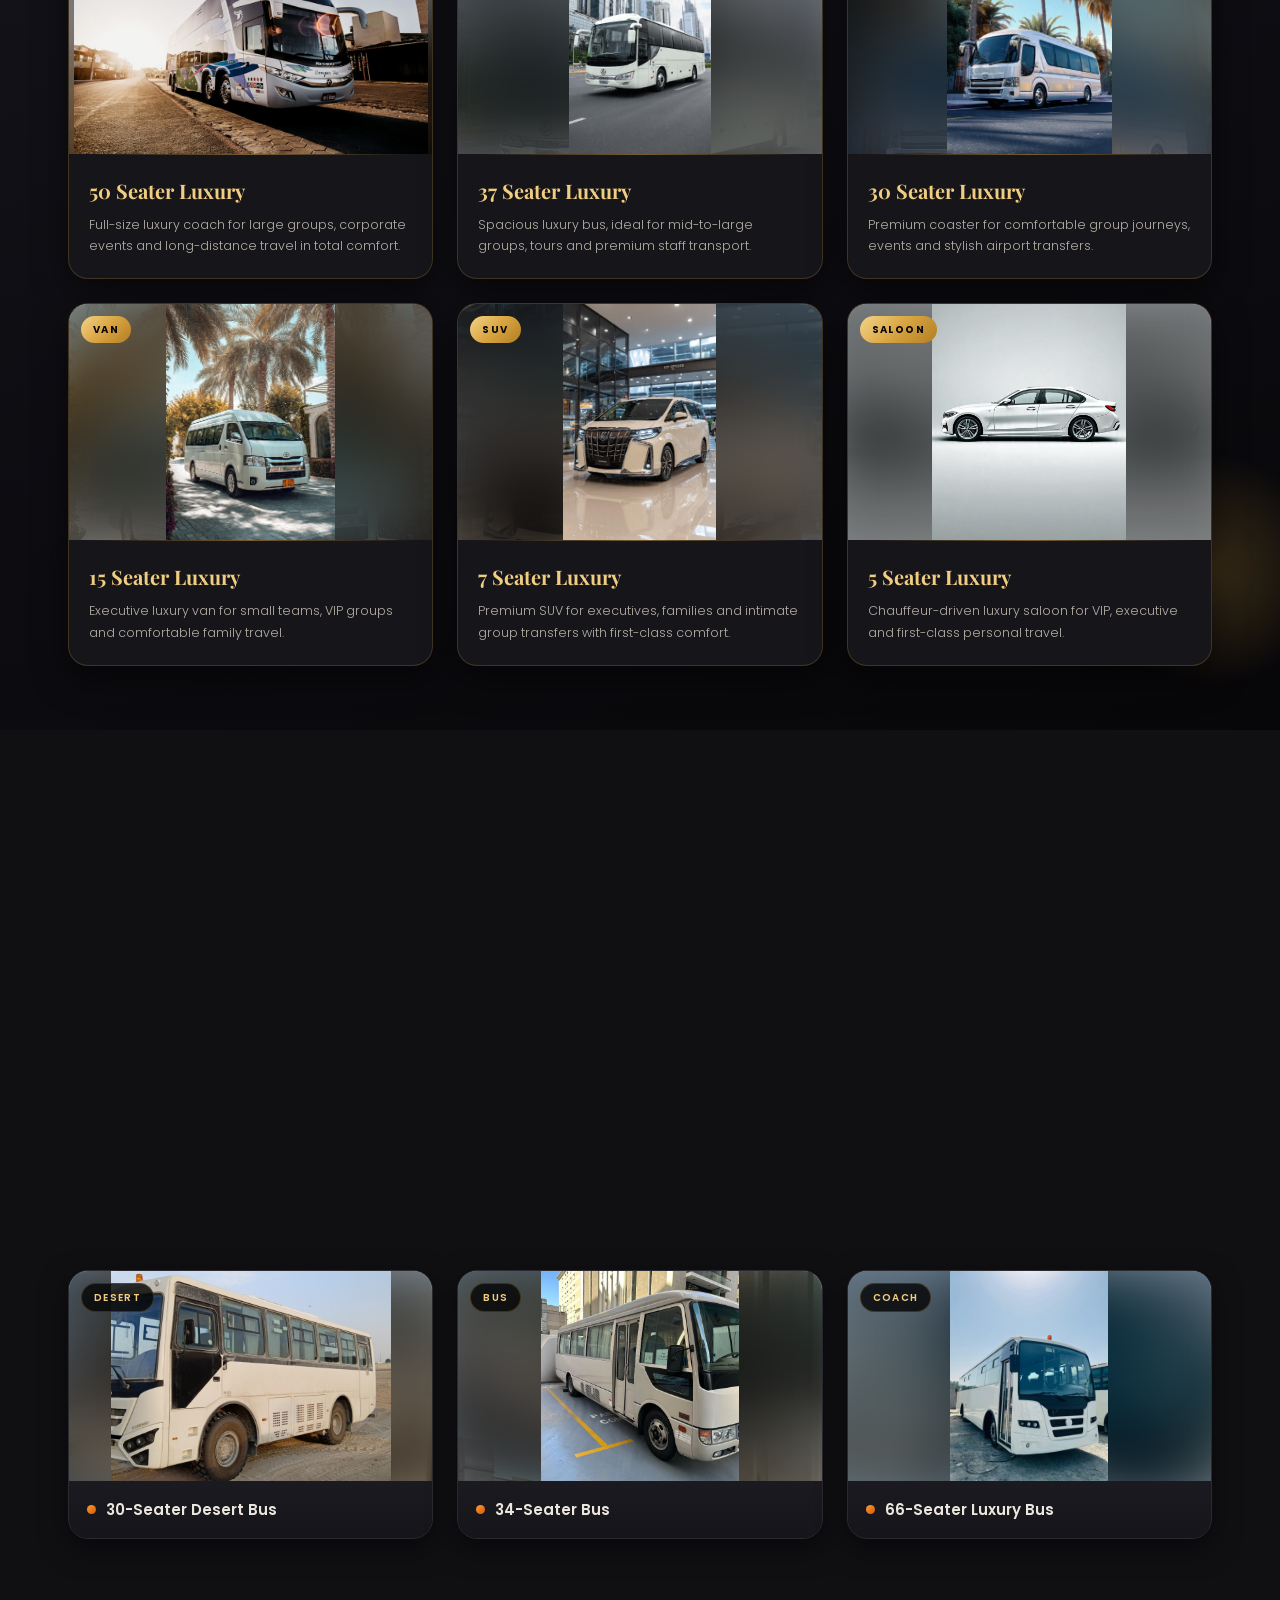
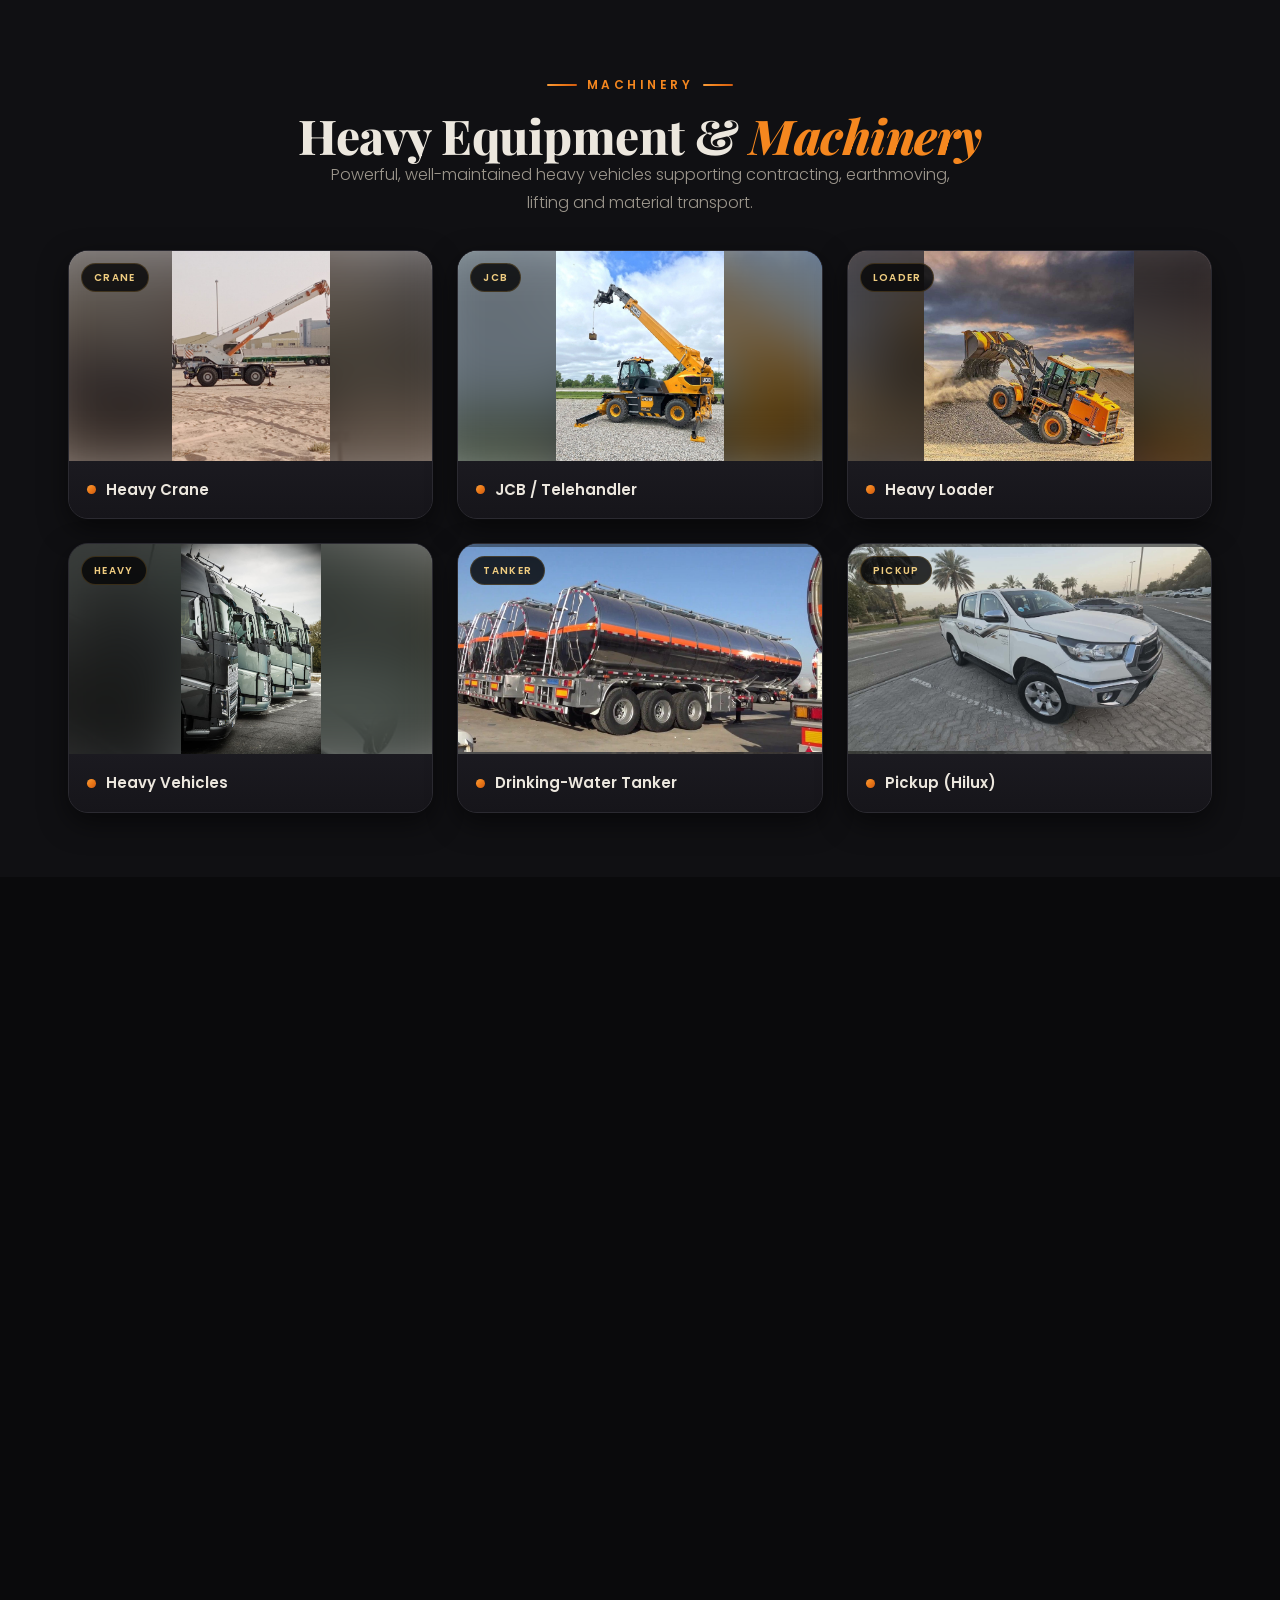
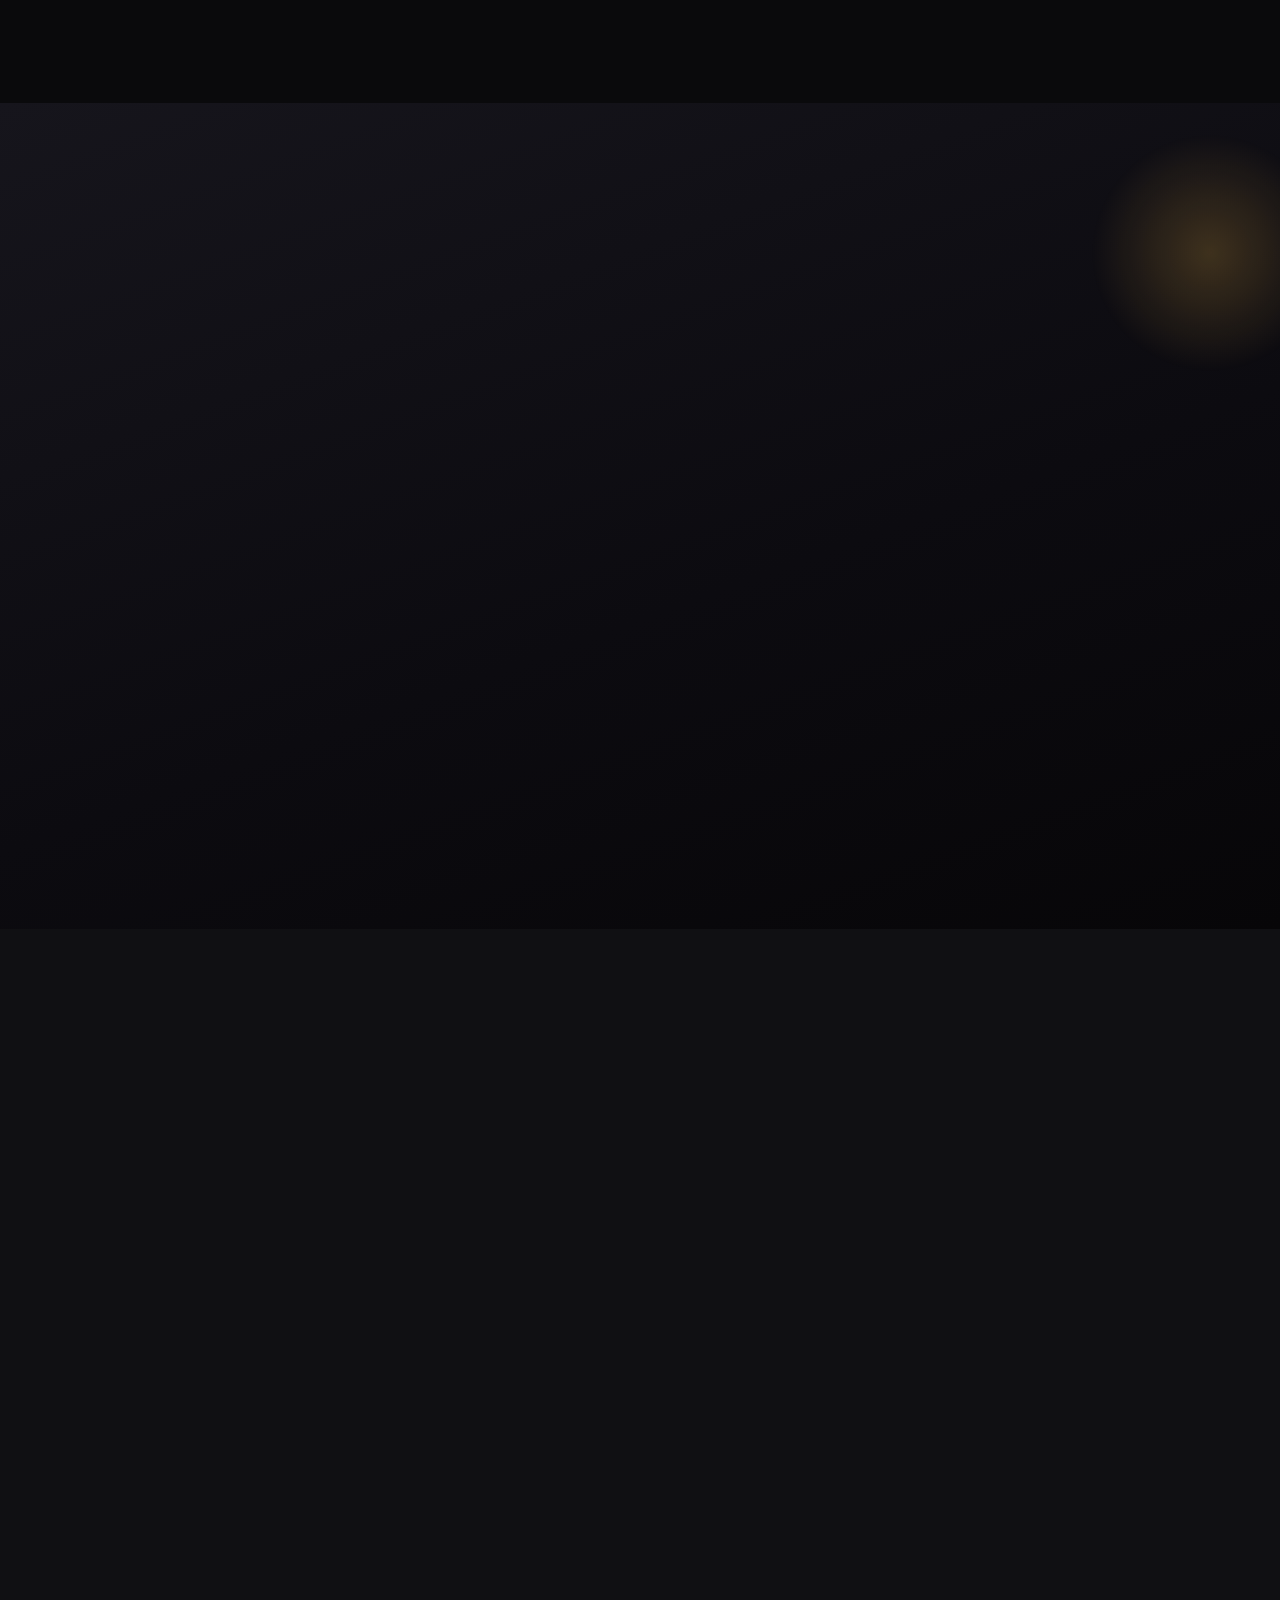
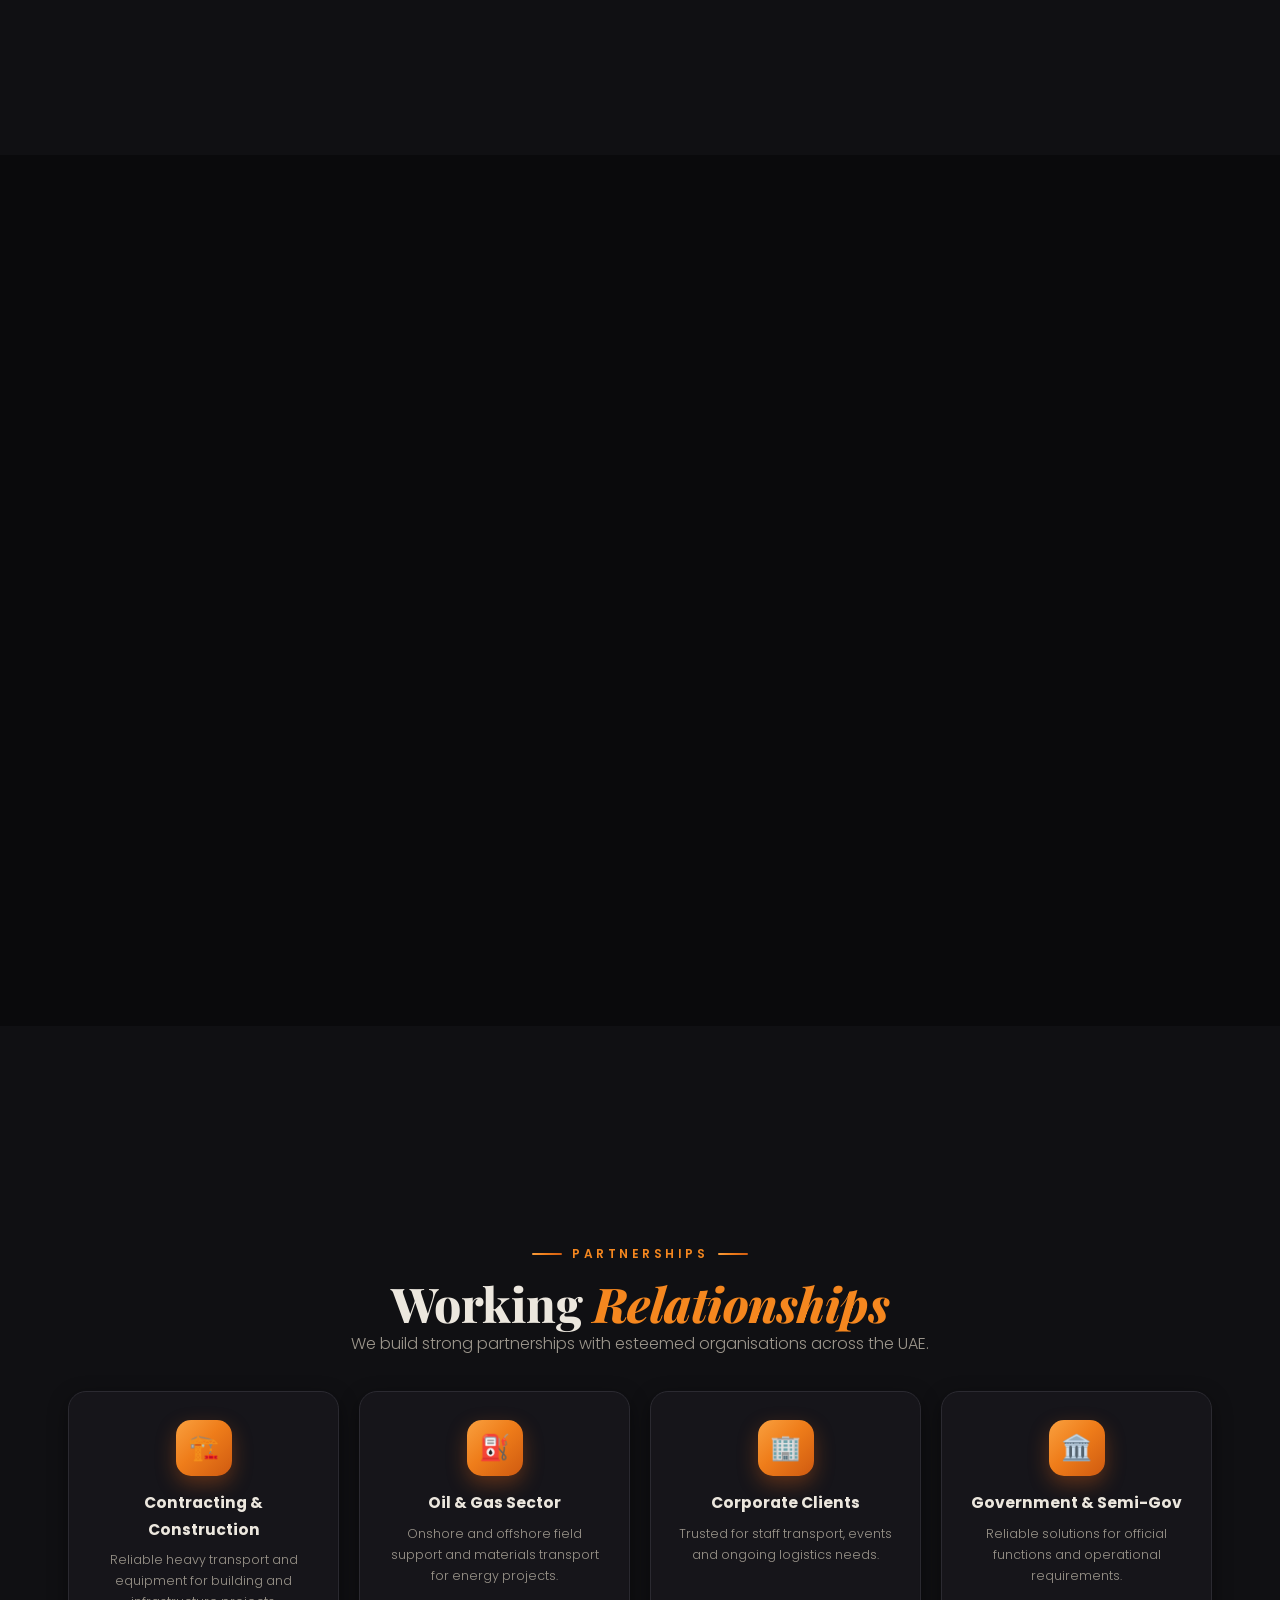
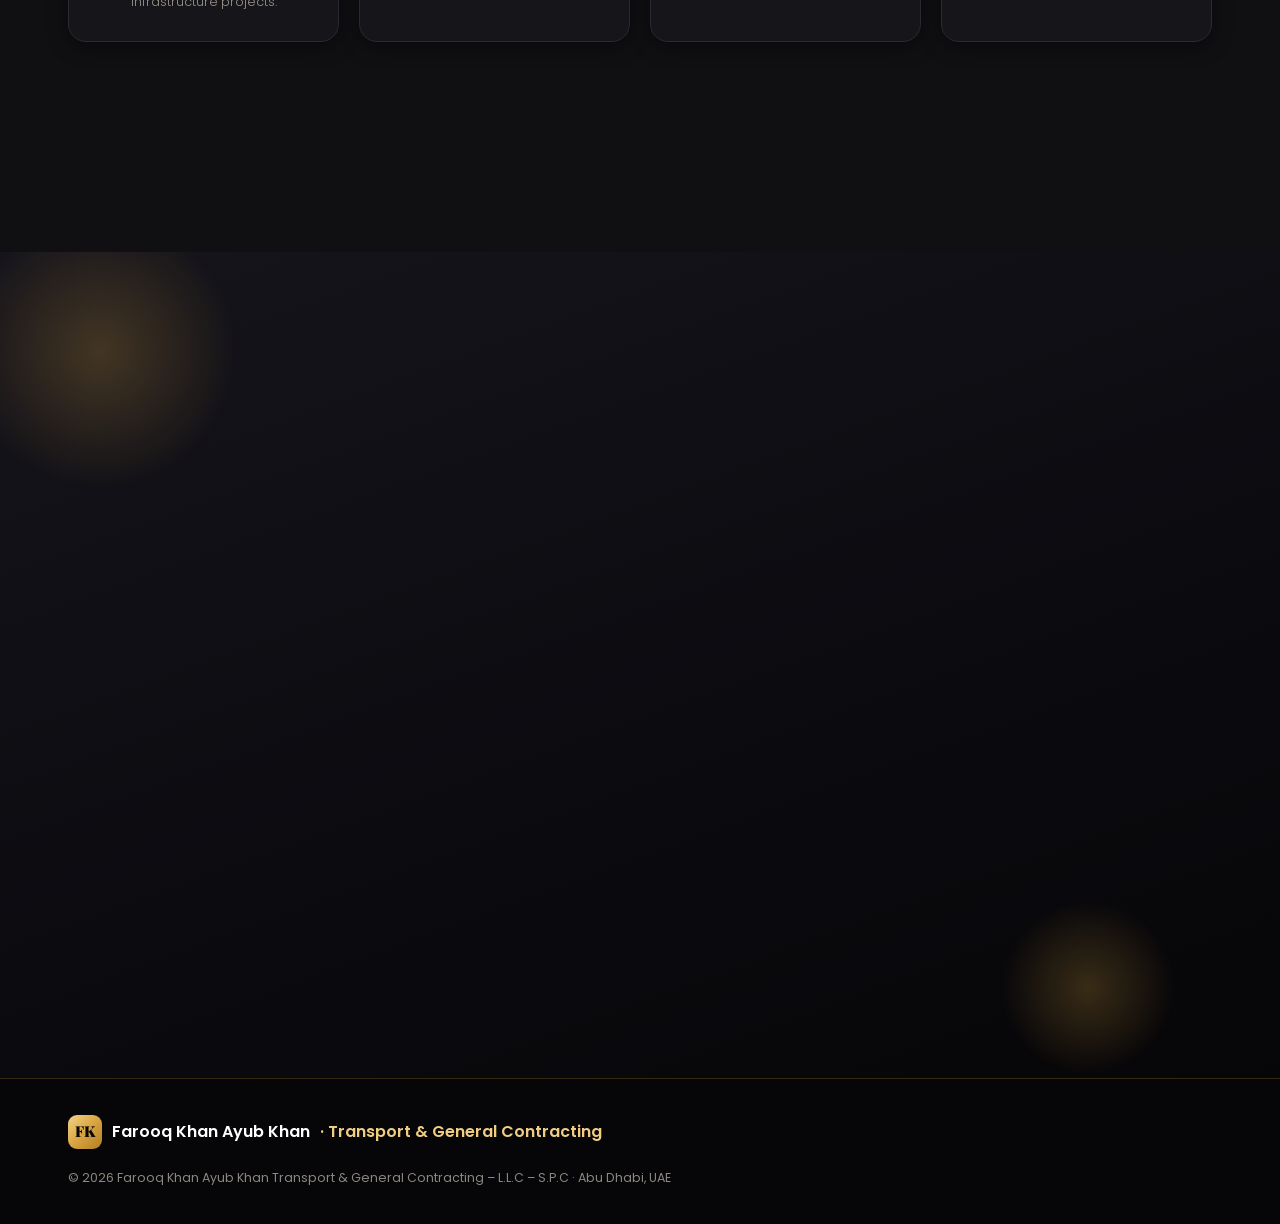
==== commit b811f825: "Show full vehicles in galleries + seaters via blurred-backdrop fill Passenger Fleet, Heavy Equipment" ====
--- a/index.html
+++ b/index.html
@@ -41,7 +41,7 @@
 <link rel="preconnect" href="https://fonts.googleapis.com">
 <link rel="preconnect" href="https://fonts.gstatic.com" crossorigin>
 <link href="https://fonts.googleapis.com/css2?family=Bebas+Neue&family=Playfair+Display:ital,wght@0,600;0,700;0,800;0,900;1,600&family=Poppins:wght@300;400;500;600;700;800&display=swap" rel="stylesheet">
-<link rel="stylesheet" href="css/styles.css?v=7">
+<link rel="stylesheet" href="css/styles.css?v=8">
 </head>
 <body class="loading">
 
--- a/css/styles.css
+++ b/css/styles.css
@@ -300,10 +300,12 @@
 .lux-card h3{font-family:'Playfair Display',serif;font-size:20px;font-weight:700;color:var(--gold-light);margin-bottom:6px;}
 .lux-card p{font-size:12.5px;font-weight:300;color:#b6b0a6;}
 
-/* Luxury Seaters — photos vary in orientation, so show the whole vehicle (no crop) */
-#seaters .lux-card .ph{height:230px;background-size:contain;background-repeat:no-repeat;background-position:center;background-color:#100f16;}
-#seaters .lux-card:hover .ph{background-size:contain;}
-#seaters .lux-card .ph::before{background:linear-gradient(transparent 68%,rgba(6,5,7,.66));}
+/* Luxury Seaters — full vehicle shown via blurred-backdrop fill (no crop, no bars) */
+#seaters .lux-card .ph{height:236px;overflow:hidden;background-color:#0d0c12;}
+#seaters .lux-card .ph::before{background:none;background-image:inherit;background-size:cover;background-position:center;inset:0;z-index:0;transform:scale(1.3);filter:blur(26px) brightness(.5) saturate(1.15);transition:transform .7s var(--ease);}
+#seaters .lux-card .ph::after{content:"";position:absolute;background:none;background-image:inherit;background-size:contain;background-repeat:no-repeat;background-position:center;inset:0;z-index:1;transform:none;}
+#seaters .lux-card:hover .ph::after{transform:none;}
+#seaters .lux-card:hover .ph::before{transform:scale(1.42);}
 
 /* ---------- SERVICES (compact, fits one screen) ---------- */
 .services-sec{padding:clamp(38px,4.2vw,60px) 0;}
@@ -349,8 +351,10 @@
 .gallery{display:grid;grid-template-columns:repeat(3,1fr);gap:24px;}
 .gcard{border-radius:20px;overflow:hidden;background:var(--surface);box-shadow:0 10px 28px rgba(0,0,0,.5);position:relative;border:1px solid var(--line);transition:transform .4s var(--ease),box-shadow .4s,border-color .4s;}
 .gcard:hover{transform:translateY(-10px);box-shadow:var(--shadow-lg);border-color:var(--gold-line);}
-.gcard .pic{height:180px;background-size:cover;background-position:center;transition:transform .7s var(--ease);}
-.gcard:hover .pic{transform:scale(1.1);}
+.gcard .pic{position:relative;overflow:hidden;height:210px;background-color:#0d0c12;}
+.gcard .pic::before{content:"";position:absolute;inset:0;z-index:0;background-image:inherit;background-size:cover;background-position:center;transform:scale(1.3);filter:blur(26px) brightness(.5) saturate(1.15);transition:transform .7s var(--ease);}
+.gcard .pic::after{content:"";position:absolute;inset:0;z-index:1;background-image:inherit;background-size:contain;background-repeat:no-repeat;background-position:center;}
+.gcard:hover .pic::before{transform:scale(1.42);}
 .gcard .tag{position:absolute;top:12px;left:12px;background:rgba(6,5,7,.82);border:1px solid var(--gold-line);color:var(--gold-light);font-size:10px;letter-spacing:1.3px;text-transform:uppercase;padding:5px 12px;border-radius:30px;font-weight:600;z-index:2;}
 .gcard .cap{padding:16px 18px;font-weight:600;font-size:15px;color:var(--ink);background:linear-gradient(180deg,#1b1a20,#16151a);display:flex;align-items:center;gap:10px;}
 .gcard .cap::before{content:"";width:9px;height:9px;border-radius:50%;background:var(--grad-warm);flex:none;}
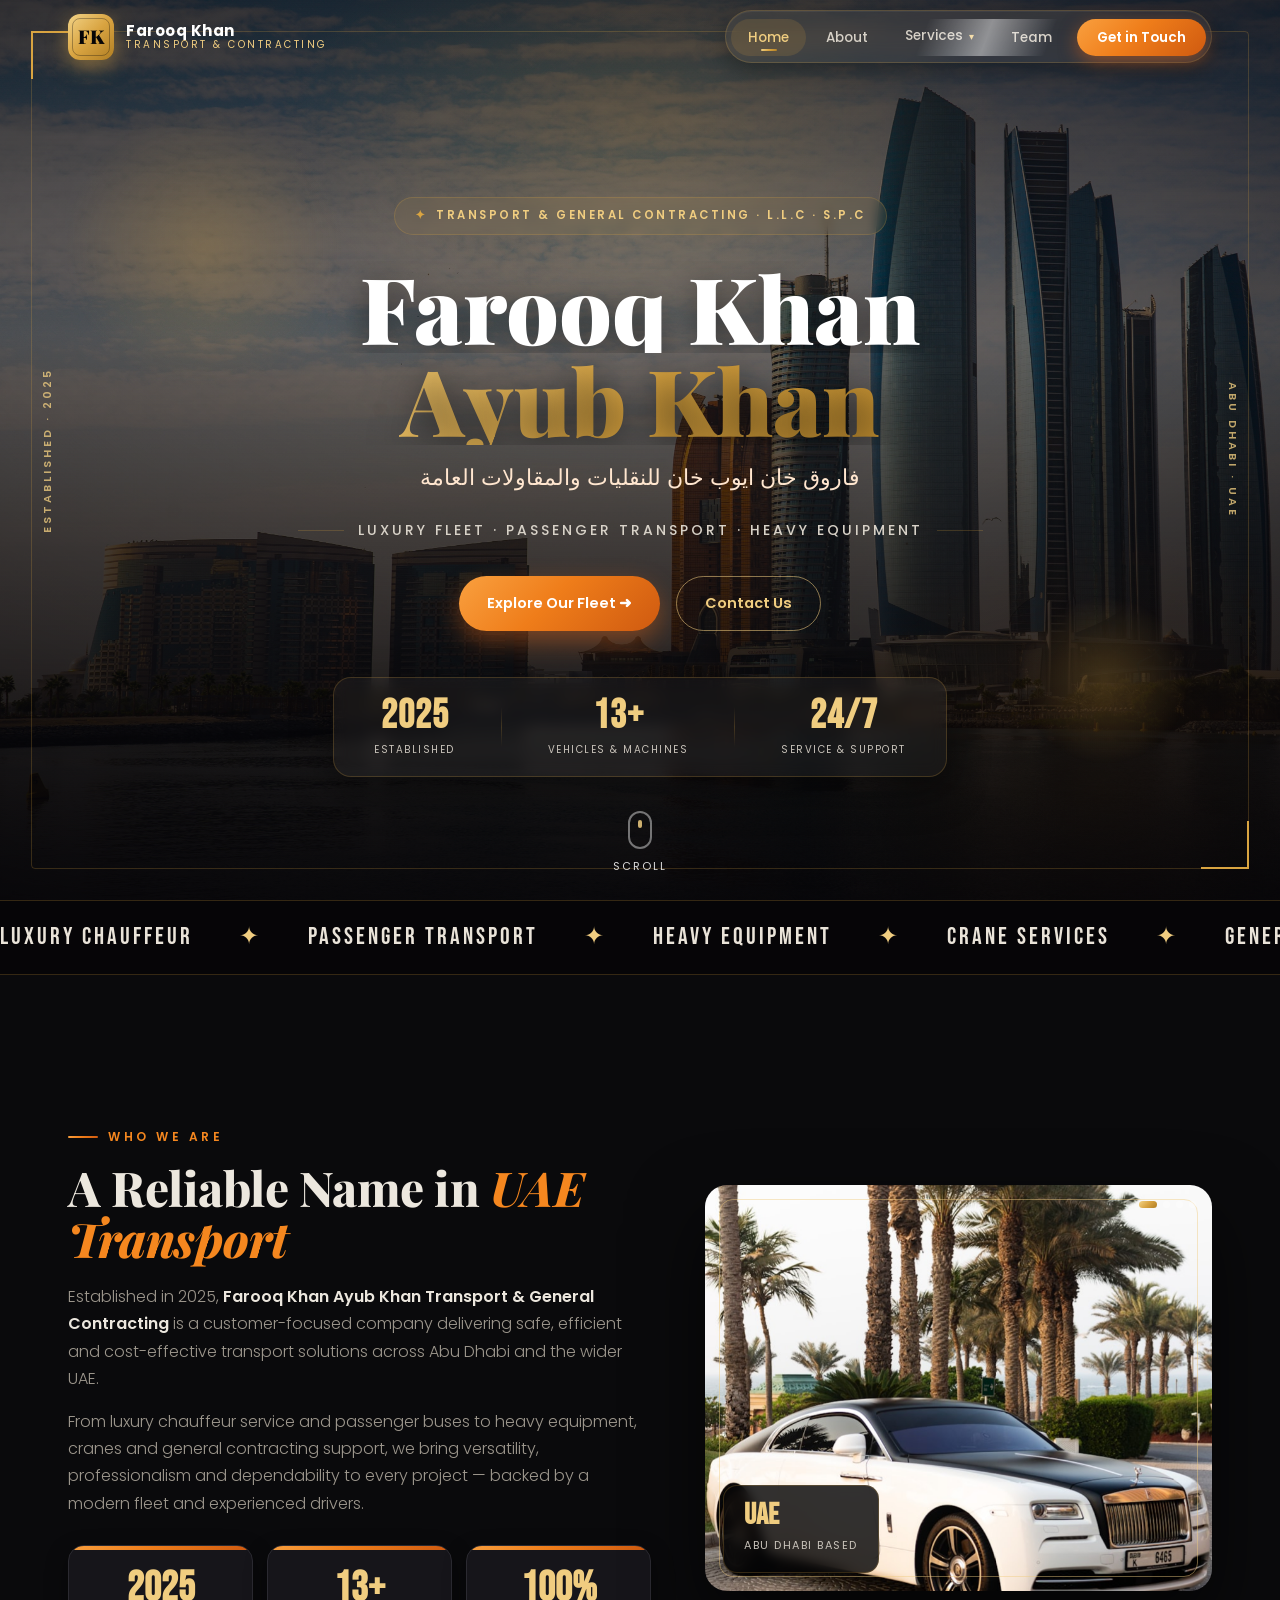
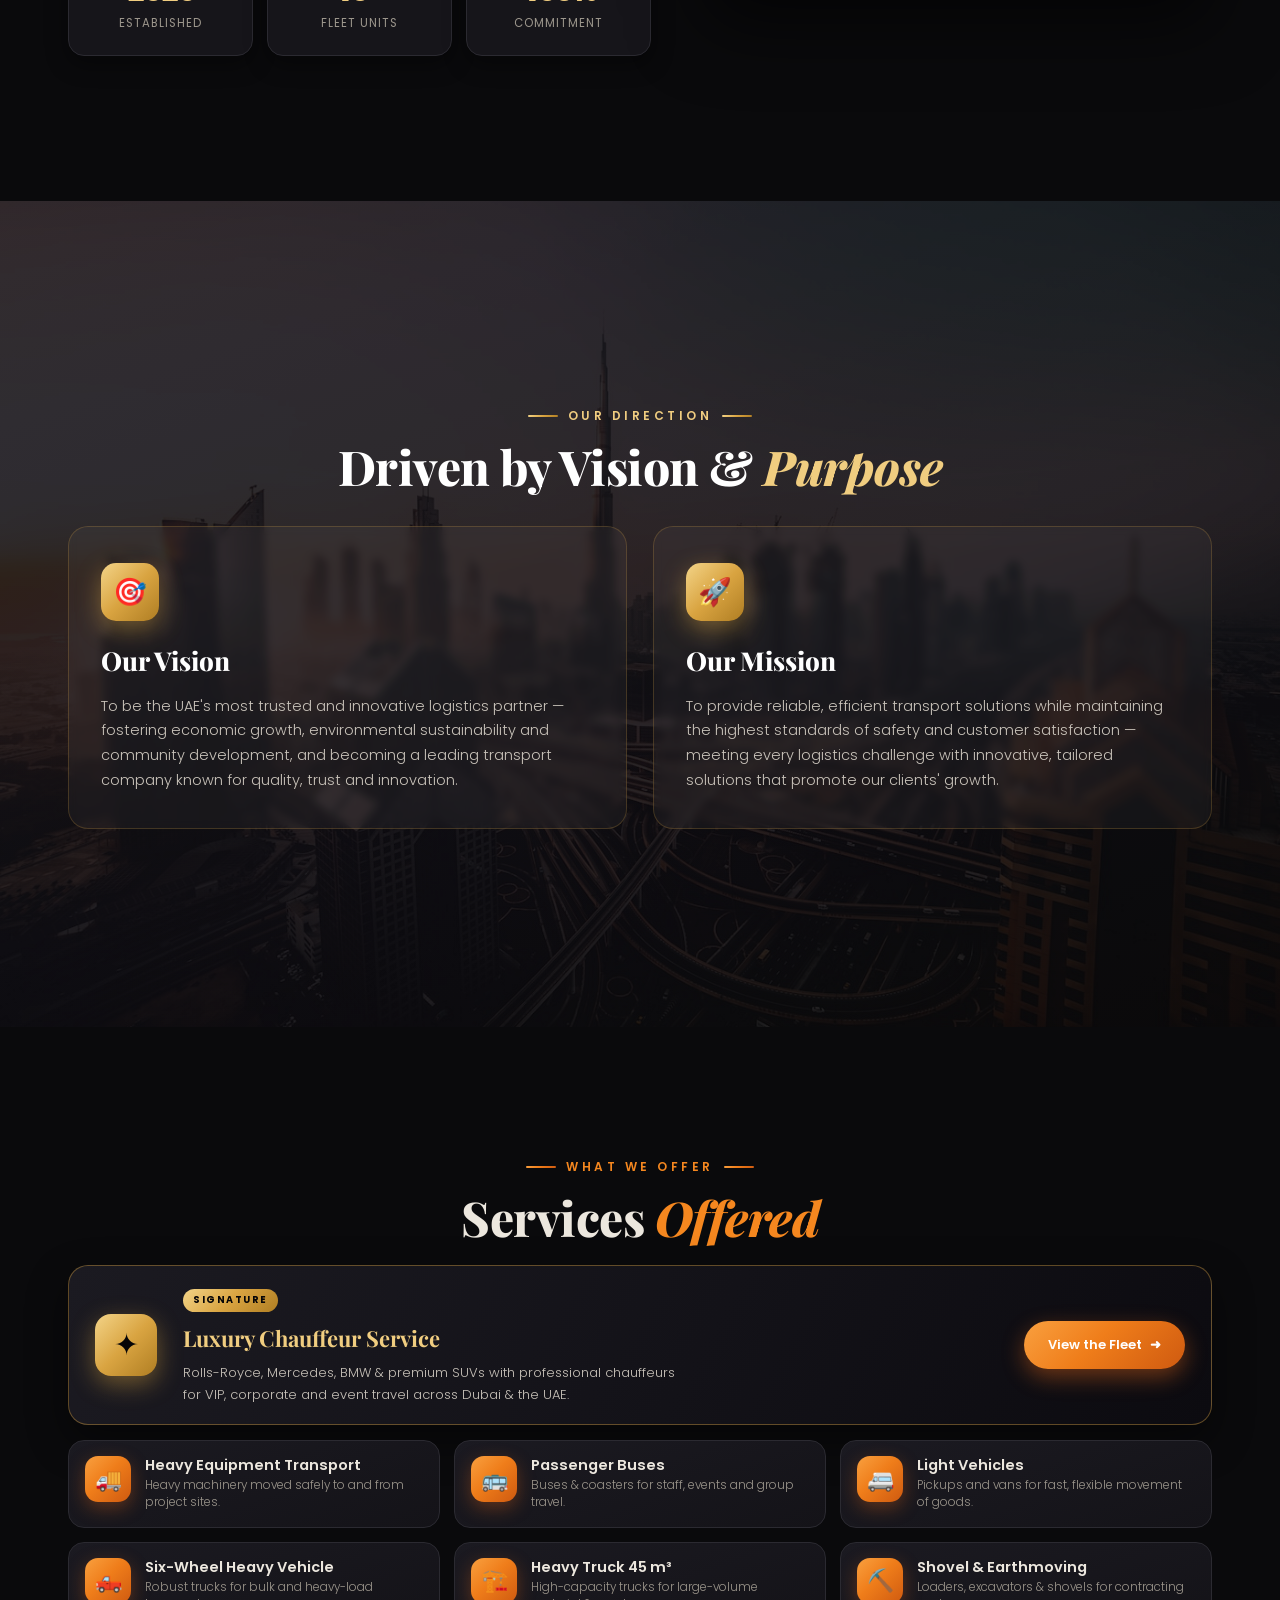
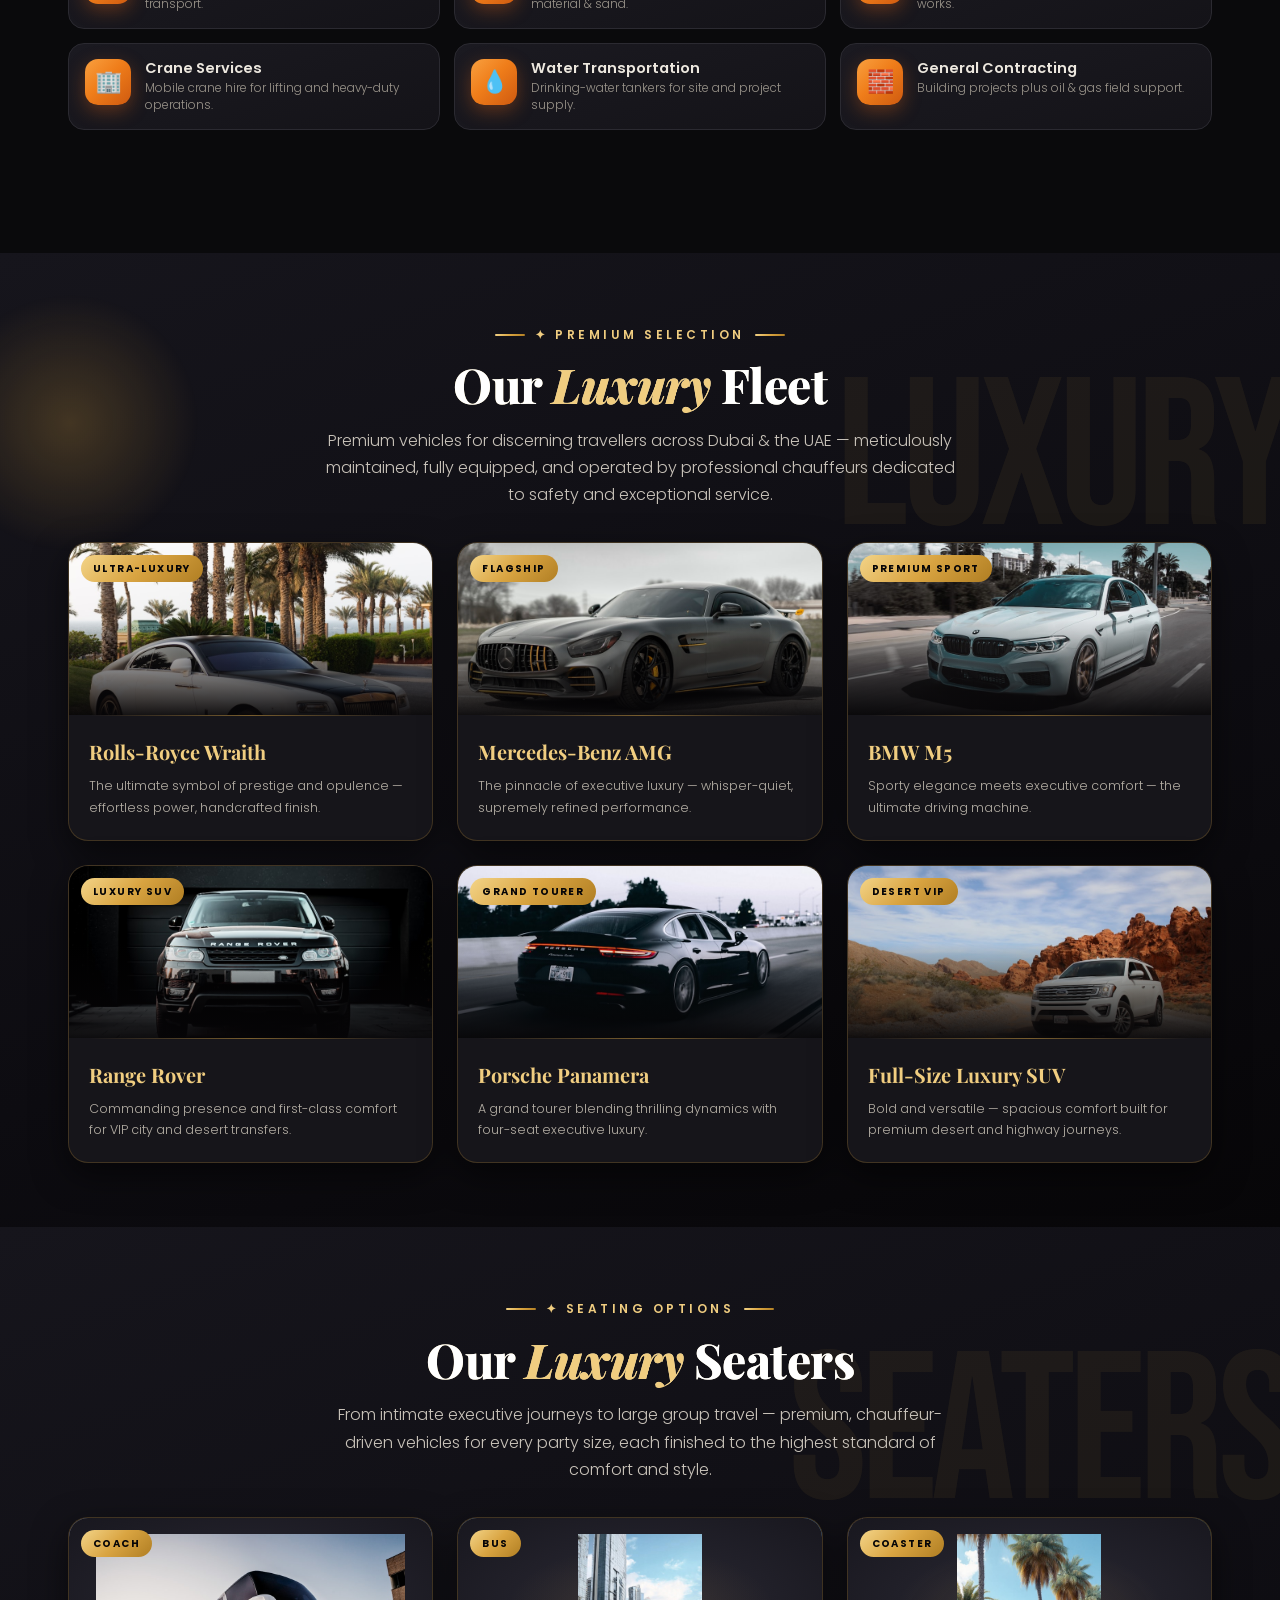
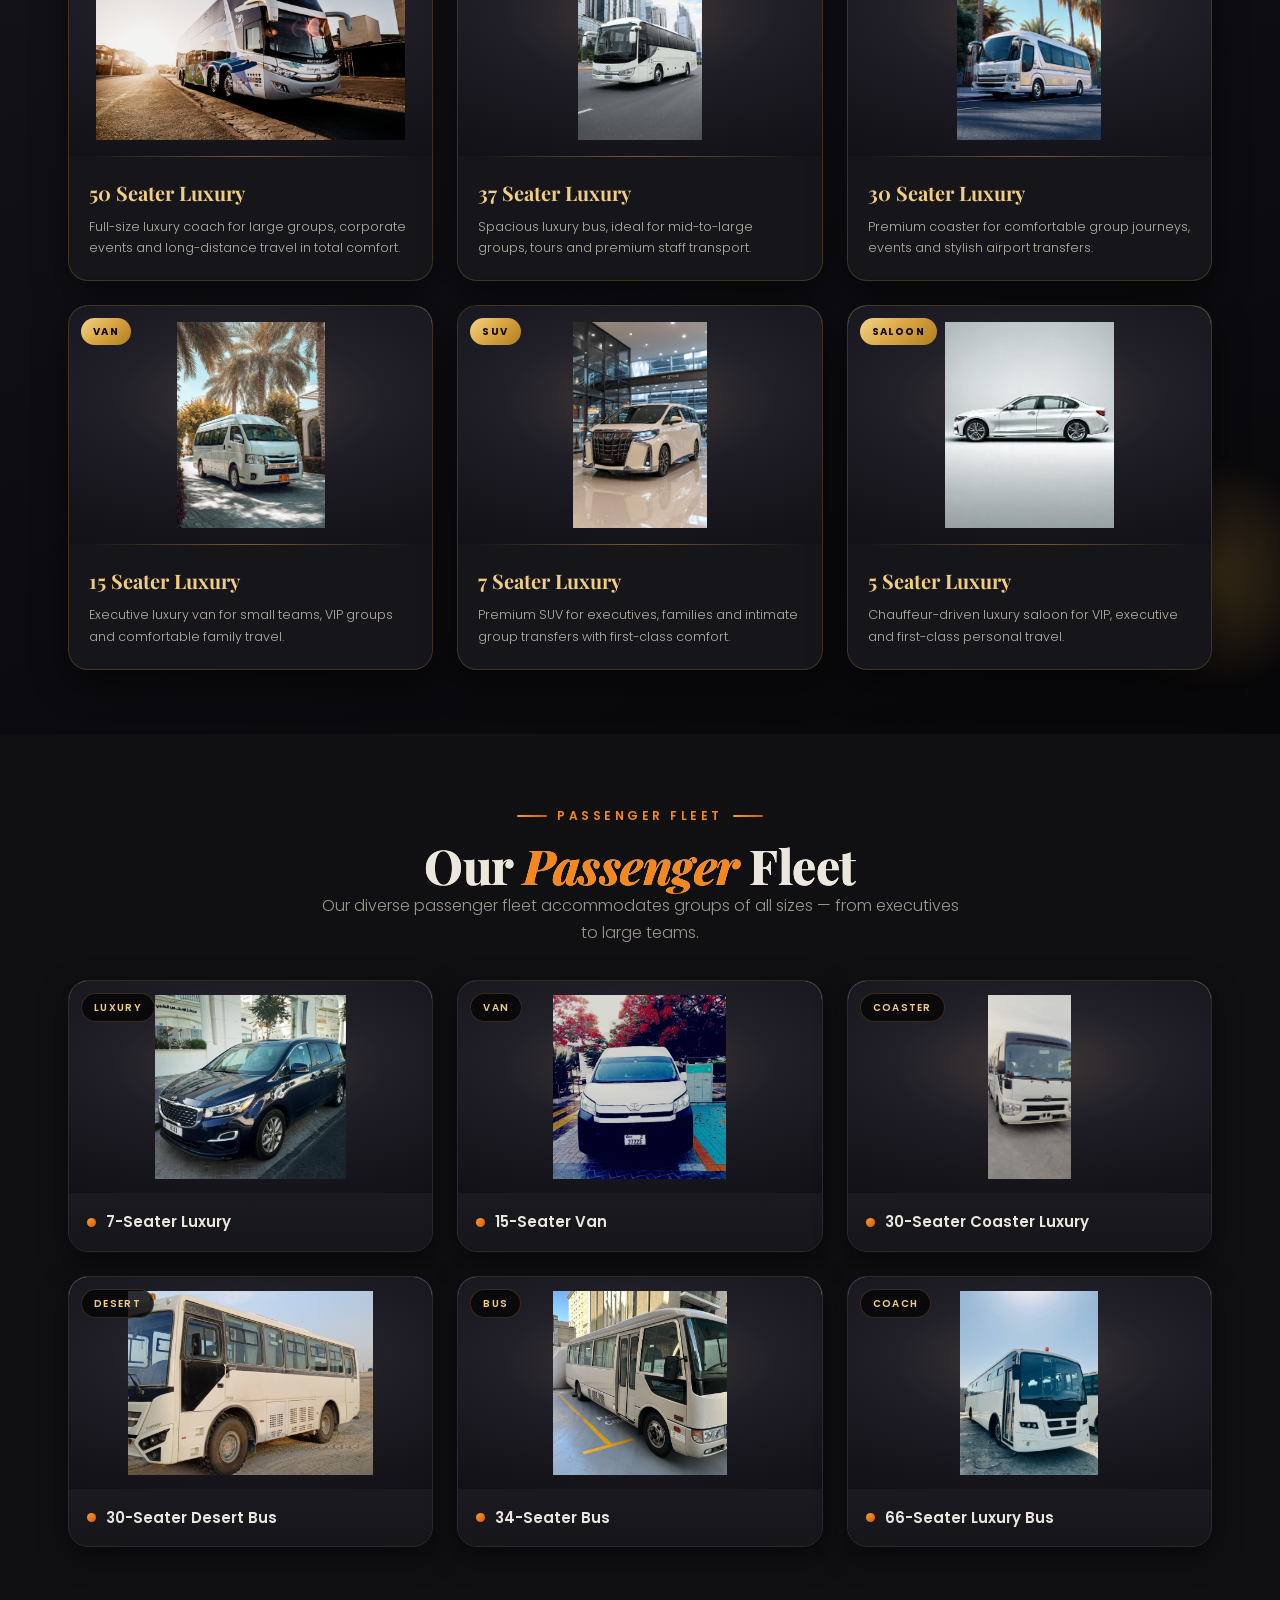
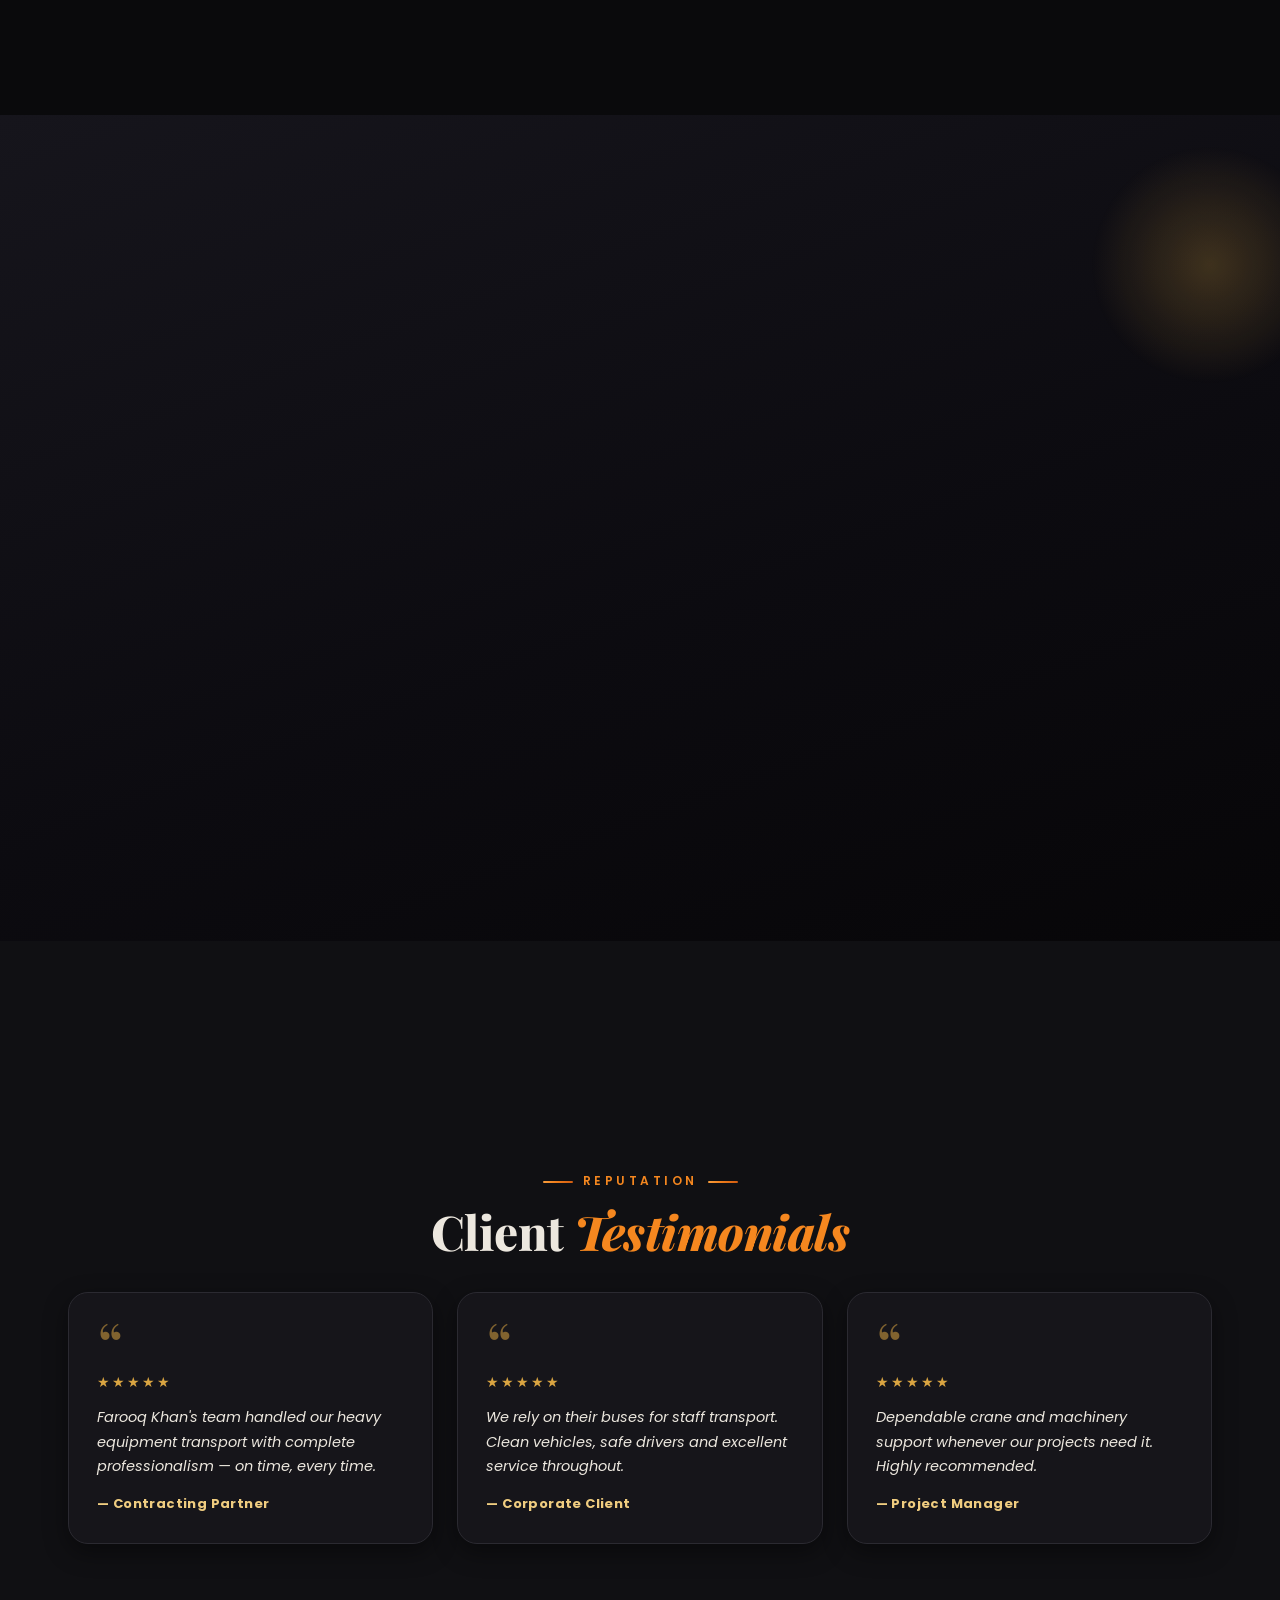
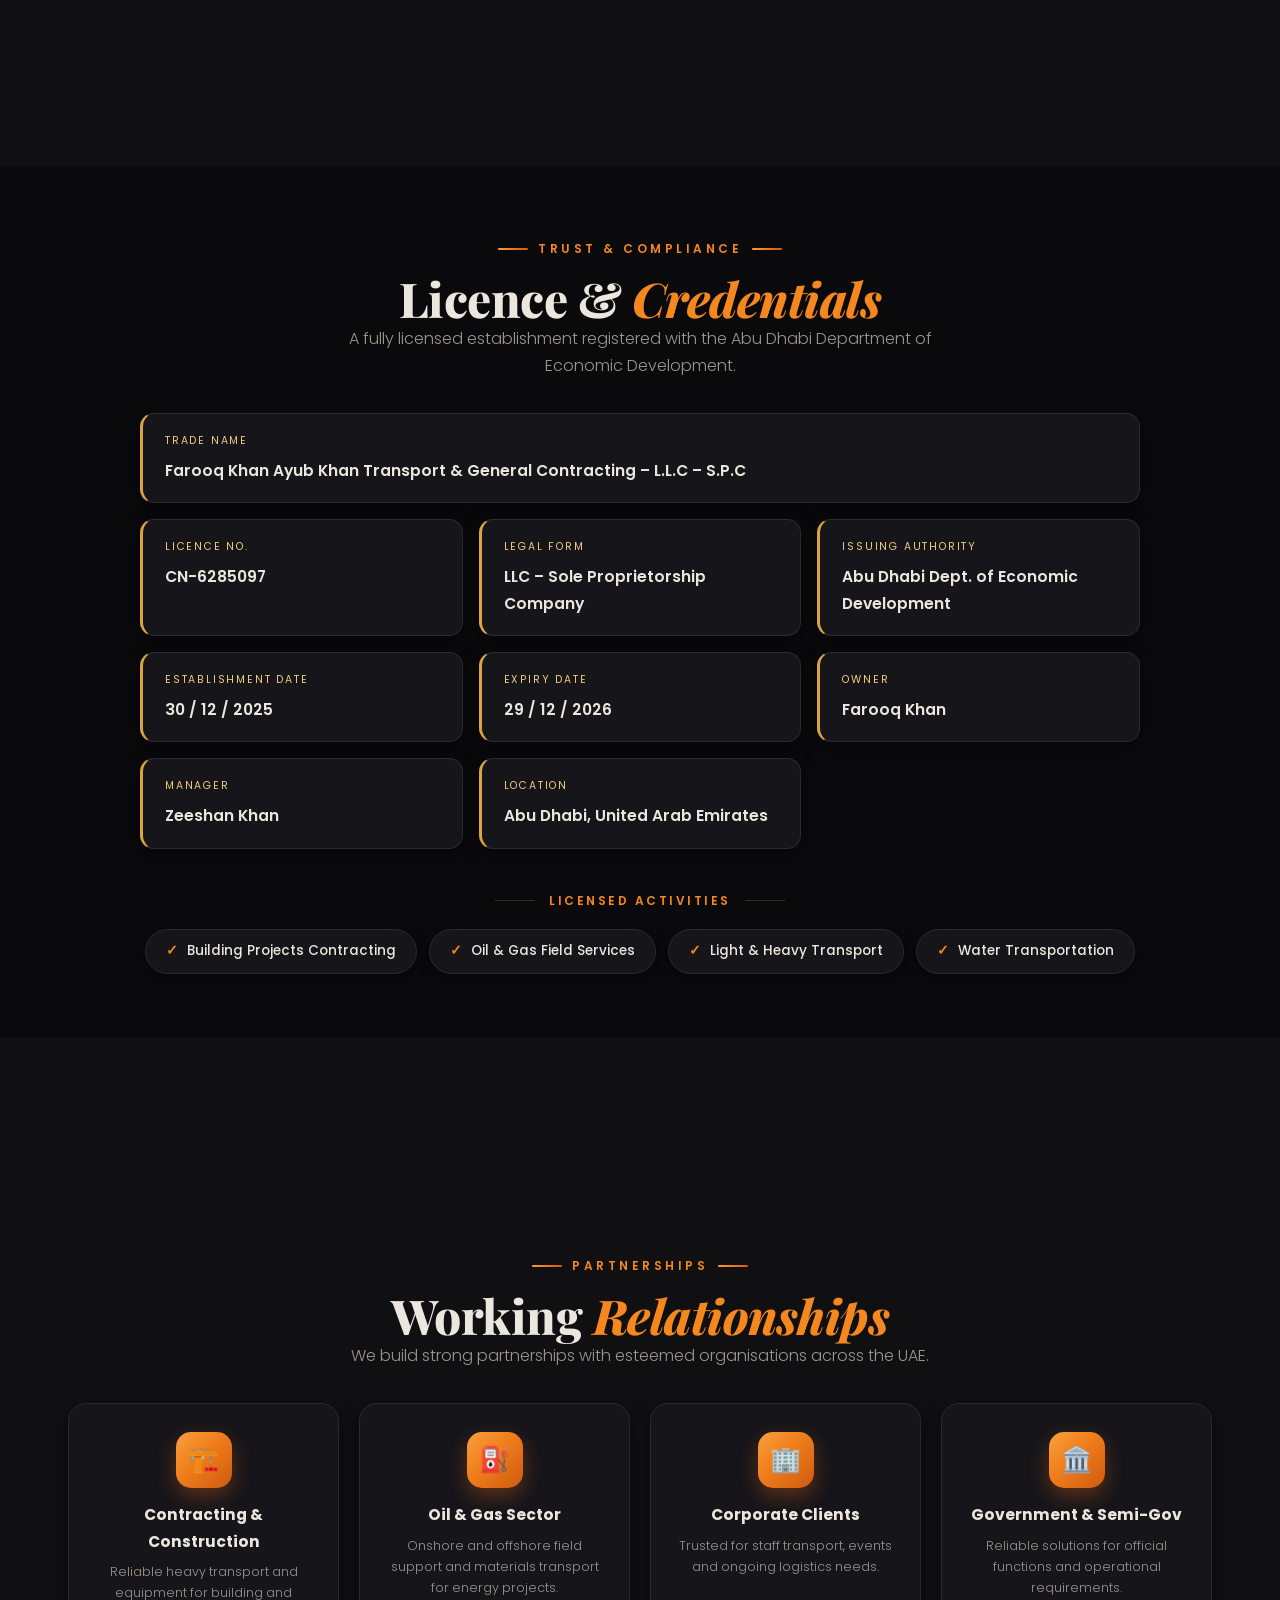
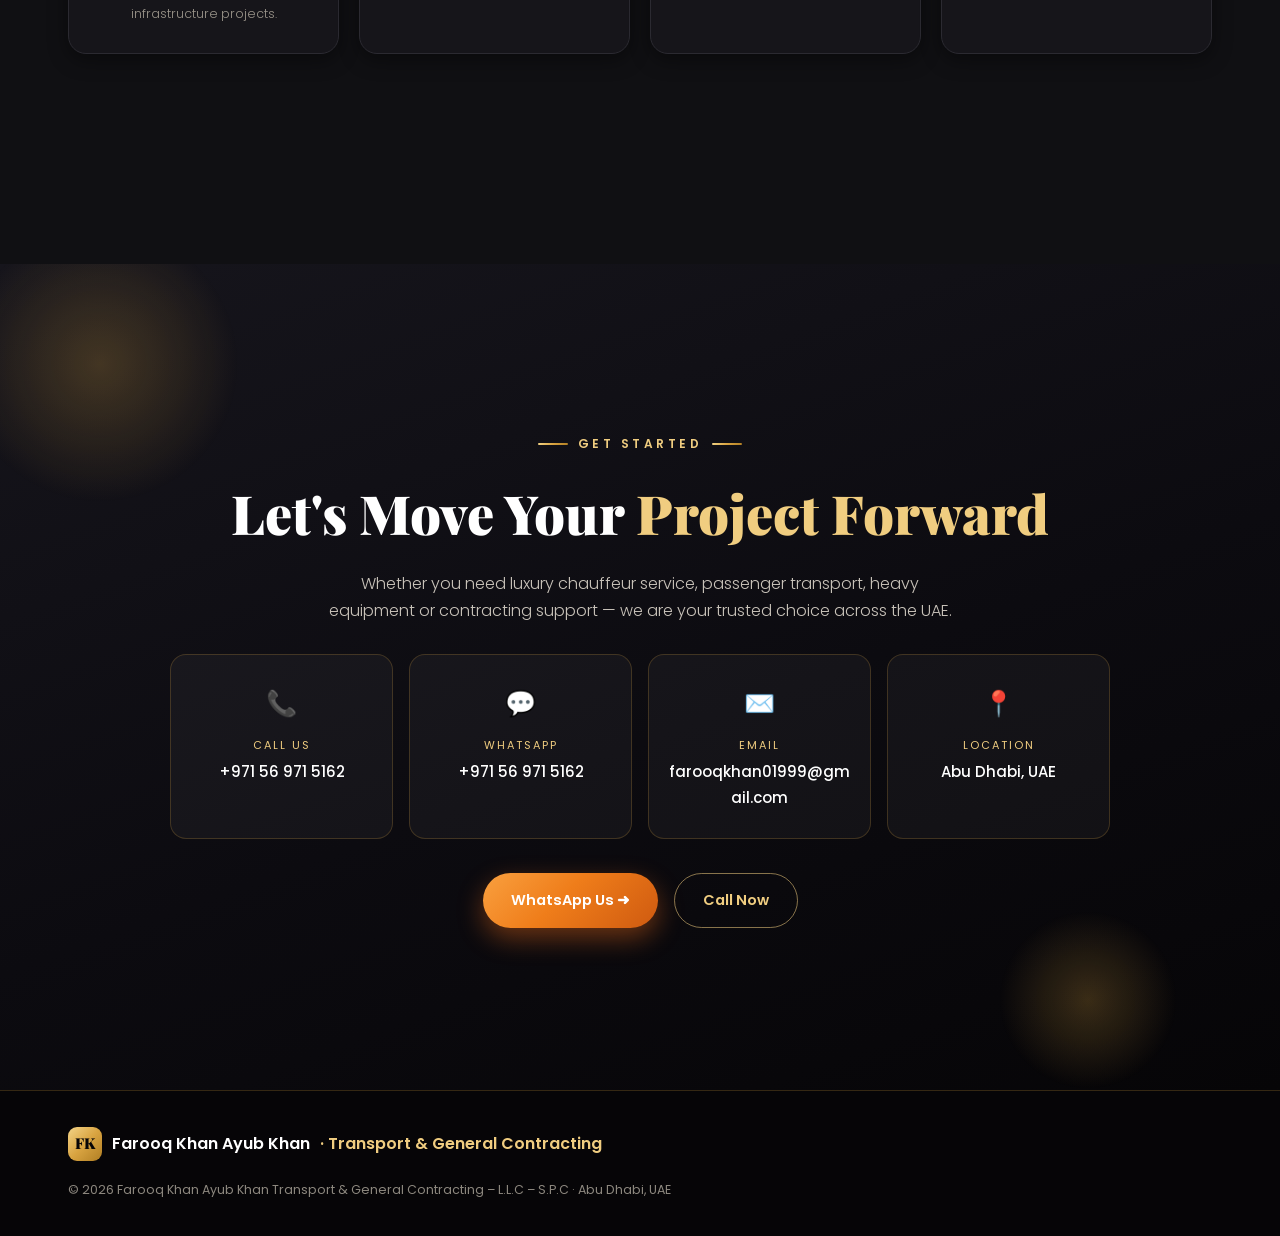
==== commit 8a80d488: "Replace image blur with clean spotlight backdrop for fleet/heavy/seaters The blurred backdrop looked" ====
--- a/index.html
+++ b/index.html
@@ -41,7 +41,7 @@
 <link rel="preconnect" href="https://fonts.googleapis.com">
 <link rel="preconnect" href="https://fonts.gstatic.com" crossorigin>
 <link href="https://fonts.googleapis.com/css2?family=Bebas+Neue&family=Playfair+Display:ital,wght@0,600;0,700;0,800;0,900;1,600&family=Poppins:wght@300;400;500;600;700;800&display=swap" rel="stylesheet">
-<link rel="stylesheet" href="css/styles.css?v=8">
+<link rel="stylesheet" href="css/styles.css?v=9">
 </head>
 <body class="loading">
 
--- a/css/styles.css
+++ b/css/styles.css
@@ -300,12 +300,15 @@
 .lux-card h3{font-family:'Playfair Display',serif;font-size:20px;font-weight:700;color:var(--gold-light);margin-bottom:6px;}
 .lux-card p{font-size:12.5px;font-weight:300;color:#b6b0a6;}
 
-/* Luxury Seaters — full vehicle shown via blurred-backdrop fill (no crop, no bars) */
-#seaters .lux-card .ph{height:236px;overflow:hidden;background-color:#0d0c12;}
-#seaters .lux-card .ph::before{background:none;background-image:inherit;background-size:cover;background-position:center;inset:0;z-index:0;transform:scale(1.3);filter:blur(26px) brightness(.5) saturate(1.15);transition:transform .7s var(--ease);}
-#seaters .lux-card .ph::after{content:"";position:absolute;background:none;background-image:inherit;background-size:contain;background-repeat:no-repeat;background-position:center;inset:0;z-index:1;transform:none;}
-#seaters .lux-card:hover .ph::after{transform:none;}
-#seaters .lux-card:hover .ph::before{transform:scale(1.42);}
+/* Luxury Seaters — full vehicle on a dark spotlight backdrop (no crop, no blur smear) */
+#seaters .lux-card .ph{height:238px;overflow:hidden;background:#0c0b10;}
+#seaters .lux-card .ph::before{inset:0;z-index:0;filter:none;transform:none;
+  background:
+    radial-gradient(60% 46% at 50% 40%,rgba(217,164,65,.13),transparent 62%),
+    radial-gradient(135% 100% at 50% 36%,#2a2934 0%,#17161d 55%,#0b0a10 100%);}
+#seaters .lux-card .ph::after{content:"";position:absolute;background:none;background-image:inherit;background-size:contain;background-repeat:no-repeat;background-position:center;inset:16px;z-index:1;transform:none;transition:transform .6s var(--ease);}
+#seaters .lux-card:hover .ph::after{transform:scale(1.05);}
+#seaters .lux-card:hover .ph::before{transform:none;}
 
 /* ---------- SERVICES (compact, fits one screen) ---------- */
 .services-sec{padding:clamp(38px,4.2vw,60px) 0;}
@@ -351,10 +354,13 @@
 .gallery{display:grid;grid-template-columns:repeat(3,1fr);gap:24px;}
 .gcard{border-radius:20px;overflow:hidden;background:var(--surface);box-shadow:0 10px 28px rgba(0,0,0,.5);position:relative;border:1px solid var(--line);transition:transform .4s var(--ease),box-shadow .4s,border-color .4s;}
 .gcard:hover{transform:translateY(-10px);box-shadow:var(--shadow-lg);border-color:var(--gold-line);}
-.gcard .pic{position:relative;overflow:hidden;height:210px;background-color:#0d0c12;}
-.gcard .pic::before{content:"";position:absolute;inset:0;z-index:0;background-image:inherit;background-size:cover;background-position:center;transform:scale(1.3);filter:blur(26px) brightness(.5) saturate(1.15);transition:transform .7s var(--ease);}
-.gcard .pic::after{content:"";position:absolute;inset:0;z-index:1;background-image:inherit;background-size:contain;background-repeat:no-repeat;background-position:center;}
-.gcard:hover .pic::before{transform:scale(1.42);}
+.gcard .pic{position:relative;overflow:hidden;height:212px;background:#0c0b10;}
+.gcard .pic::before{content:"";position:absolute;inset:0;z-index:0;
+  background:
+    radial-gradient(60% 46% at 50% 40%,rgba(217,164,65,.13),transparent 62%),
+    radial-gradient(135% 100% at 50% 36%,#2a2934 0%,#17161d 55%,#0b0a10 100%);}
+.gcard .pic::after{content:"";position:absolute;inset:14px;z-index:1;background-image:inherit;background-size:contain;background-repeat:no-repeat;background-position:center;transition:transform .6s var(--ease);}
+.gcard:hover .pic::after{transform:scale(1.05);}
 .gcard .tag{position:absolute;top:12px;left:12px;background:rgba(6,5,7,.82);border:1px solid var(--gold-line);color:var(--gold-light);font-size:10px;letter-spacing:1.3px;text-transform:uppercase;padding:5px 12px;border-radius:30px;font-weight:600;z-index:2;}
 .gcard .cap{padding:16px 18px;font-weight:600;font-size:15px;color:var(--ink);background:linear-gradient(180deg,#1b1a20,#16151a);display:flex;align-items:center;gap:10px;}
 .gcard .cap::before{content:"";width:9px;height:9px;border-radius:50%;background:var(--grad-warm);flex:none;}
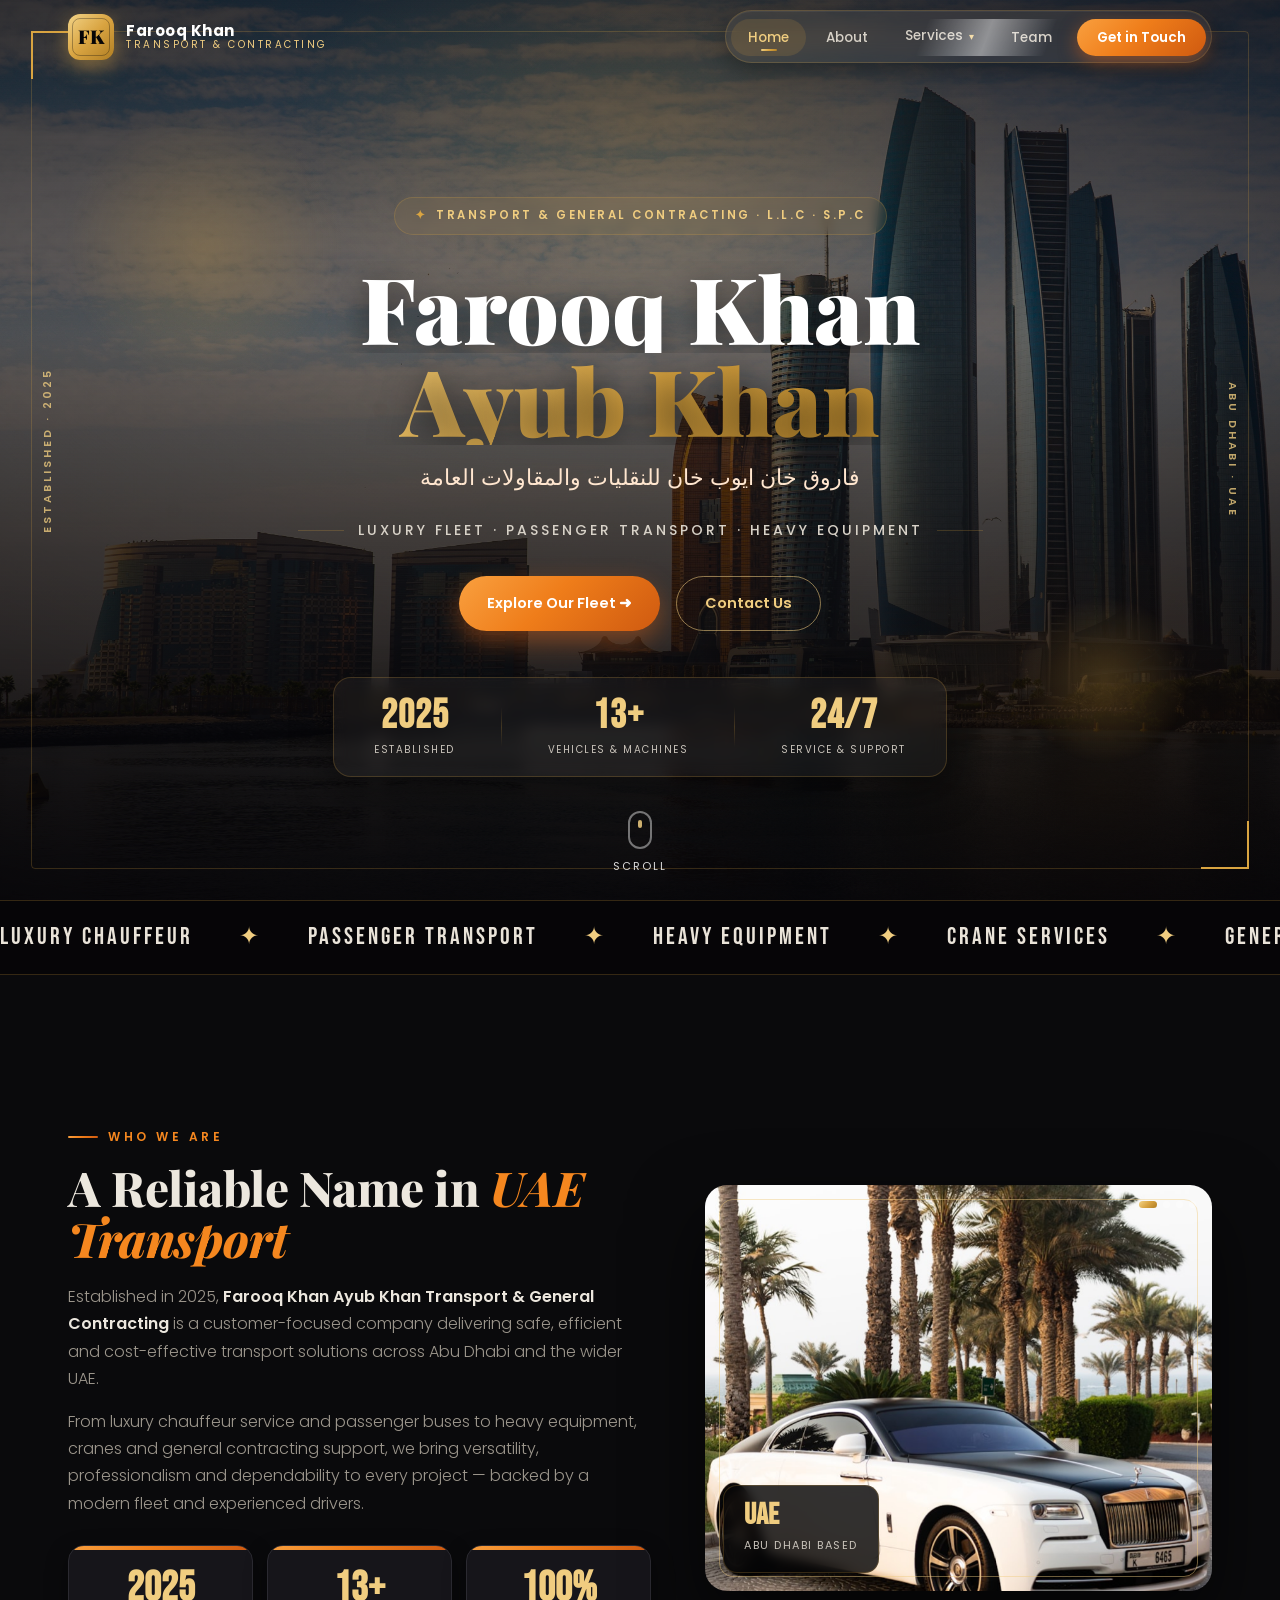
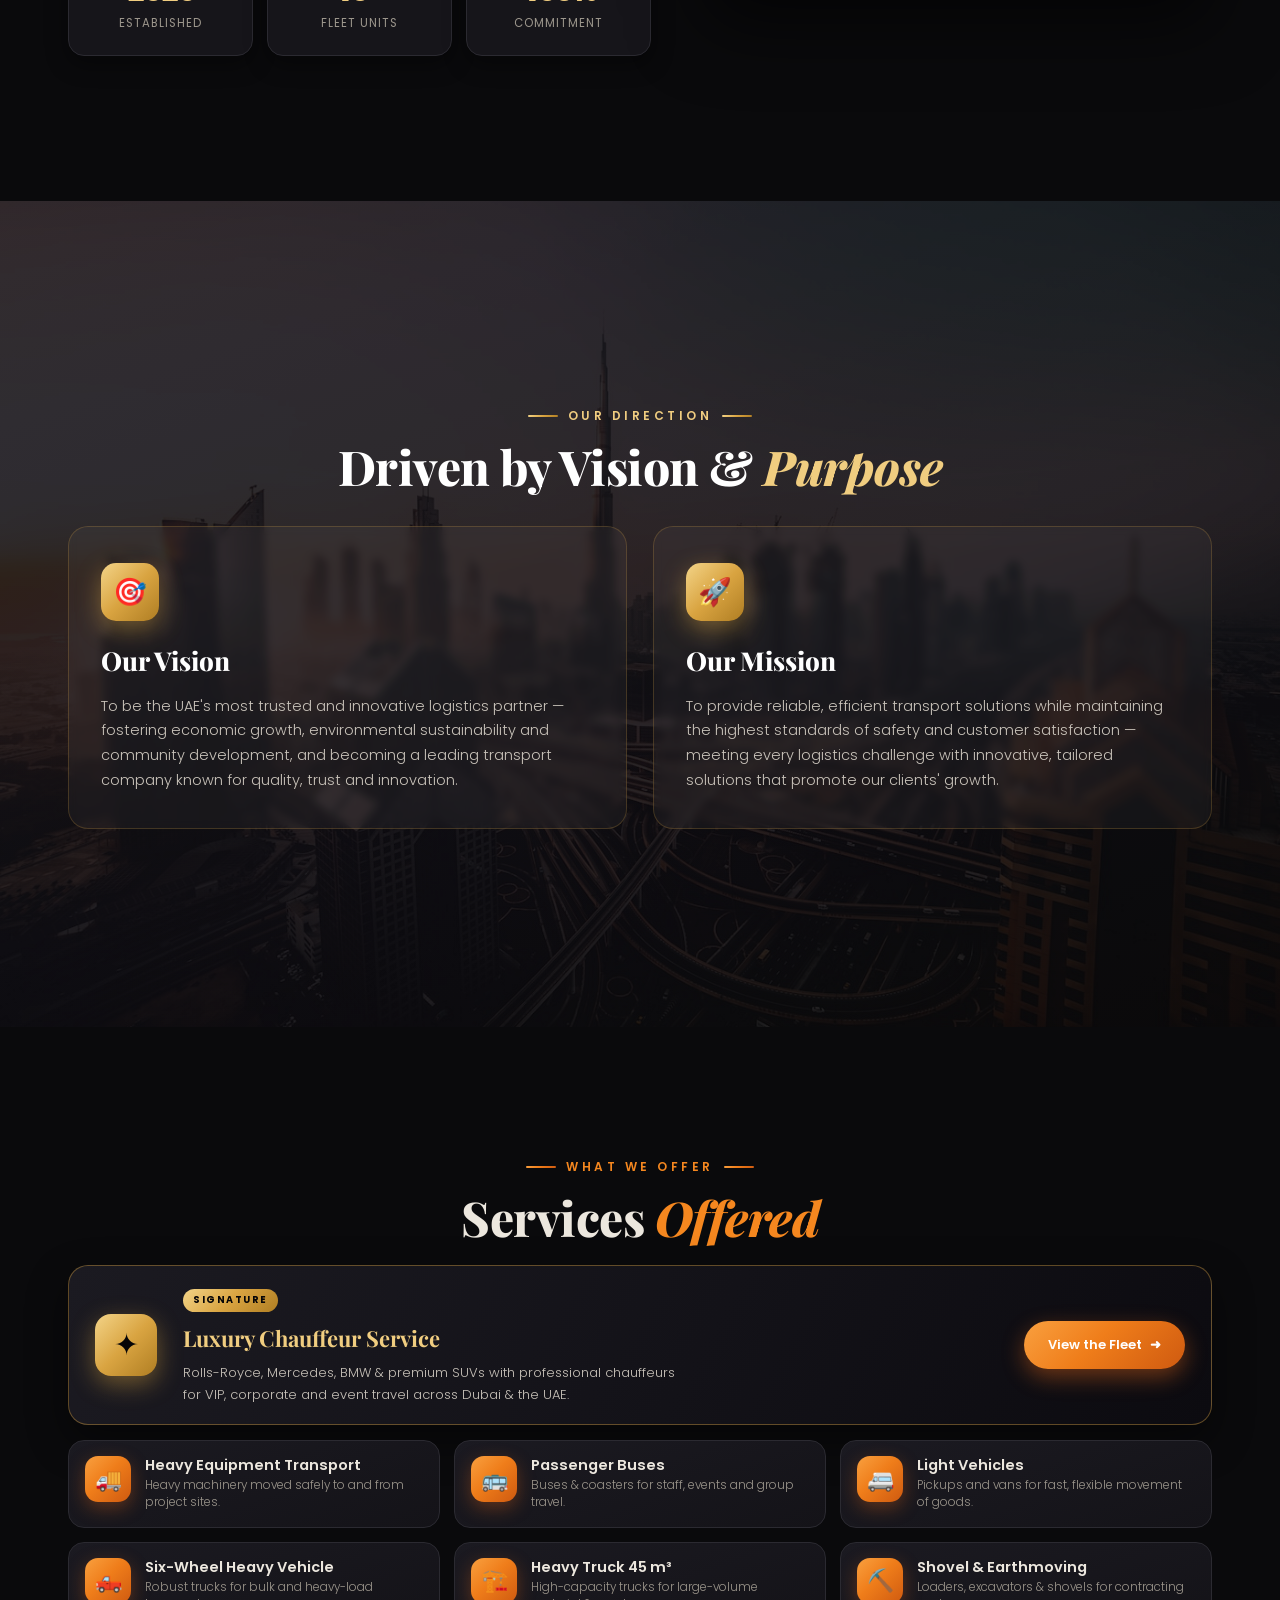
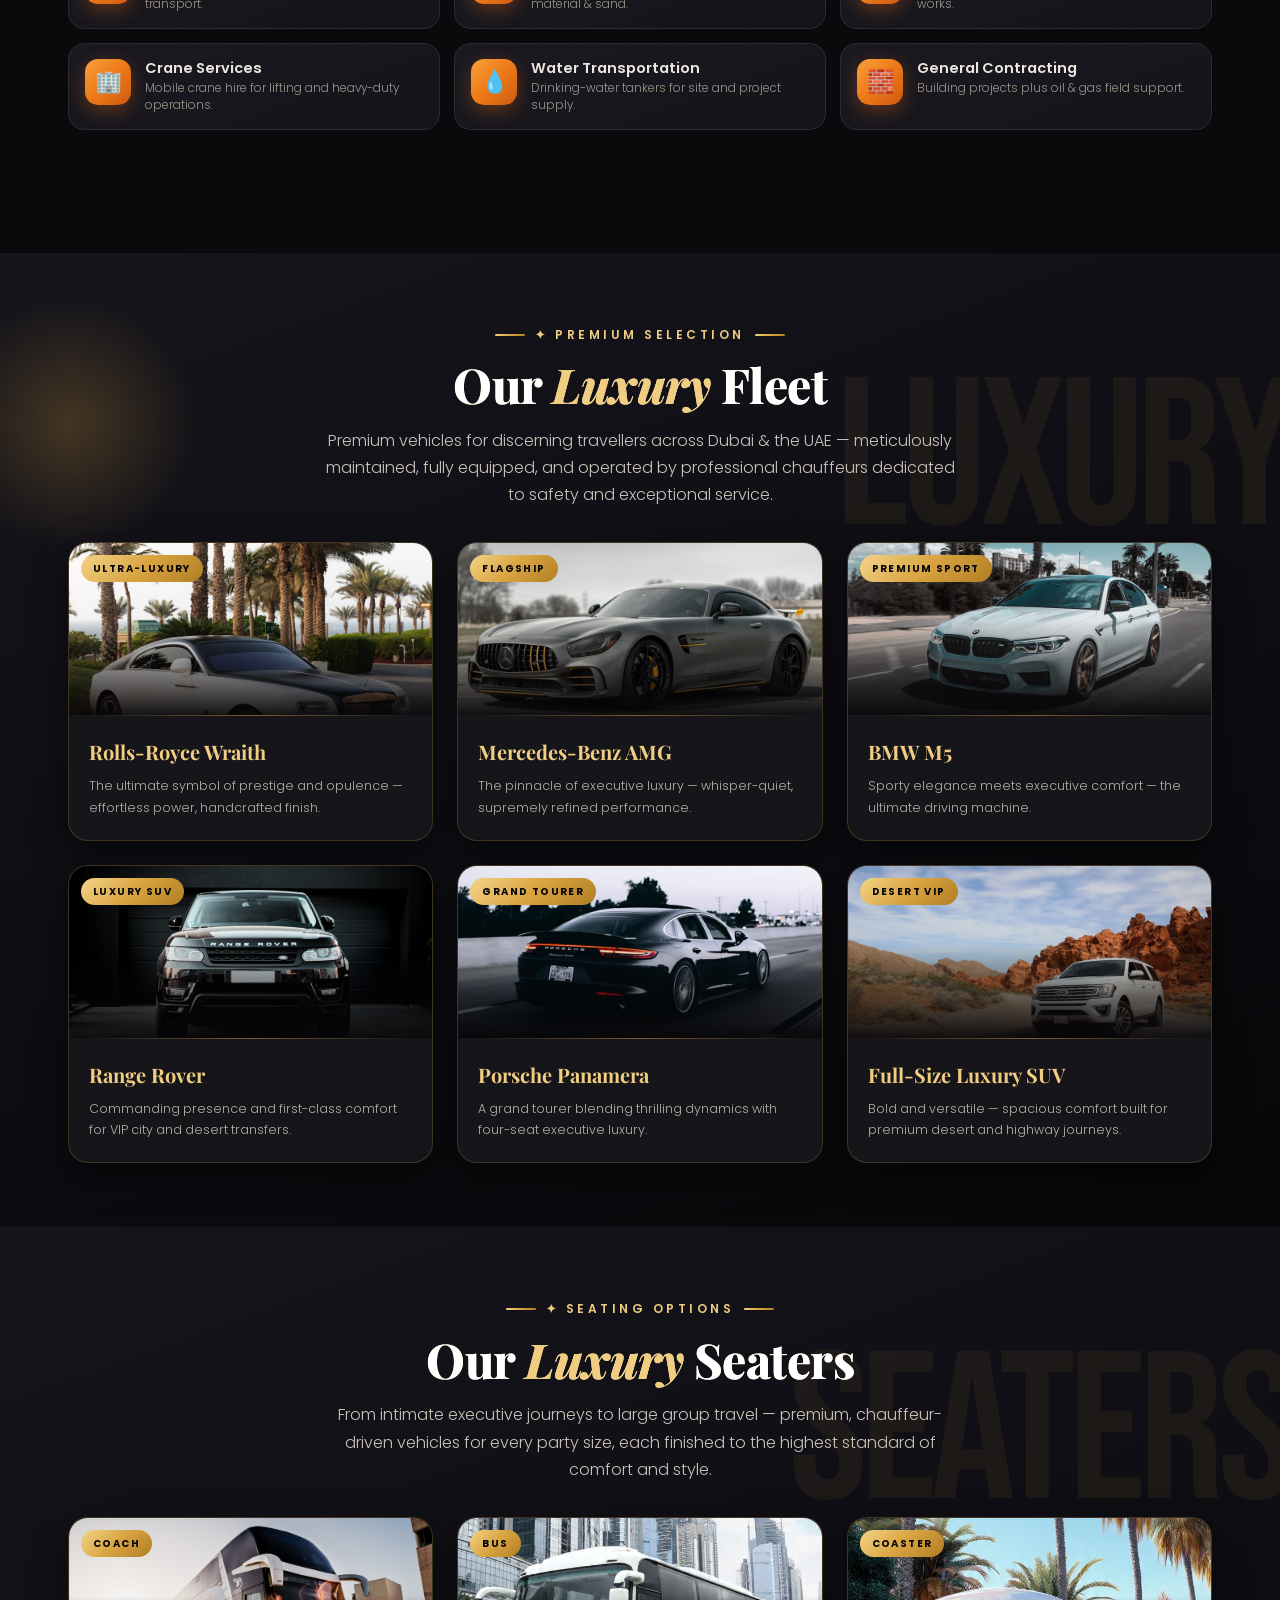
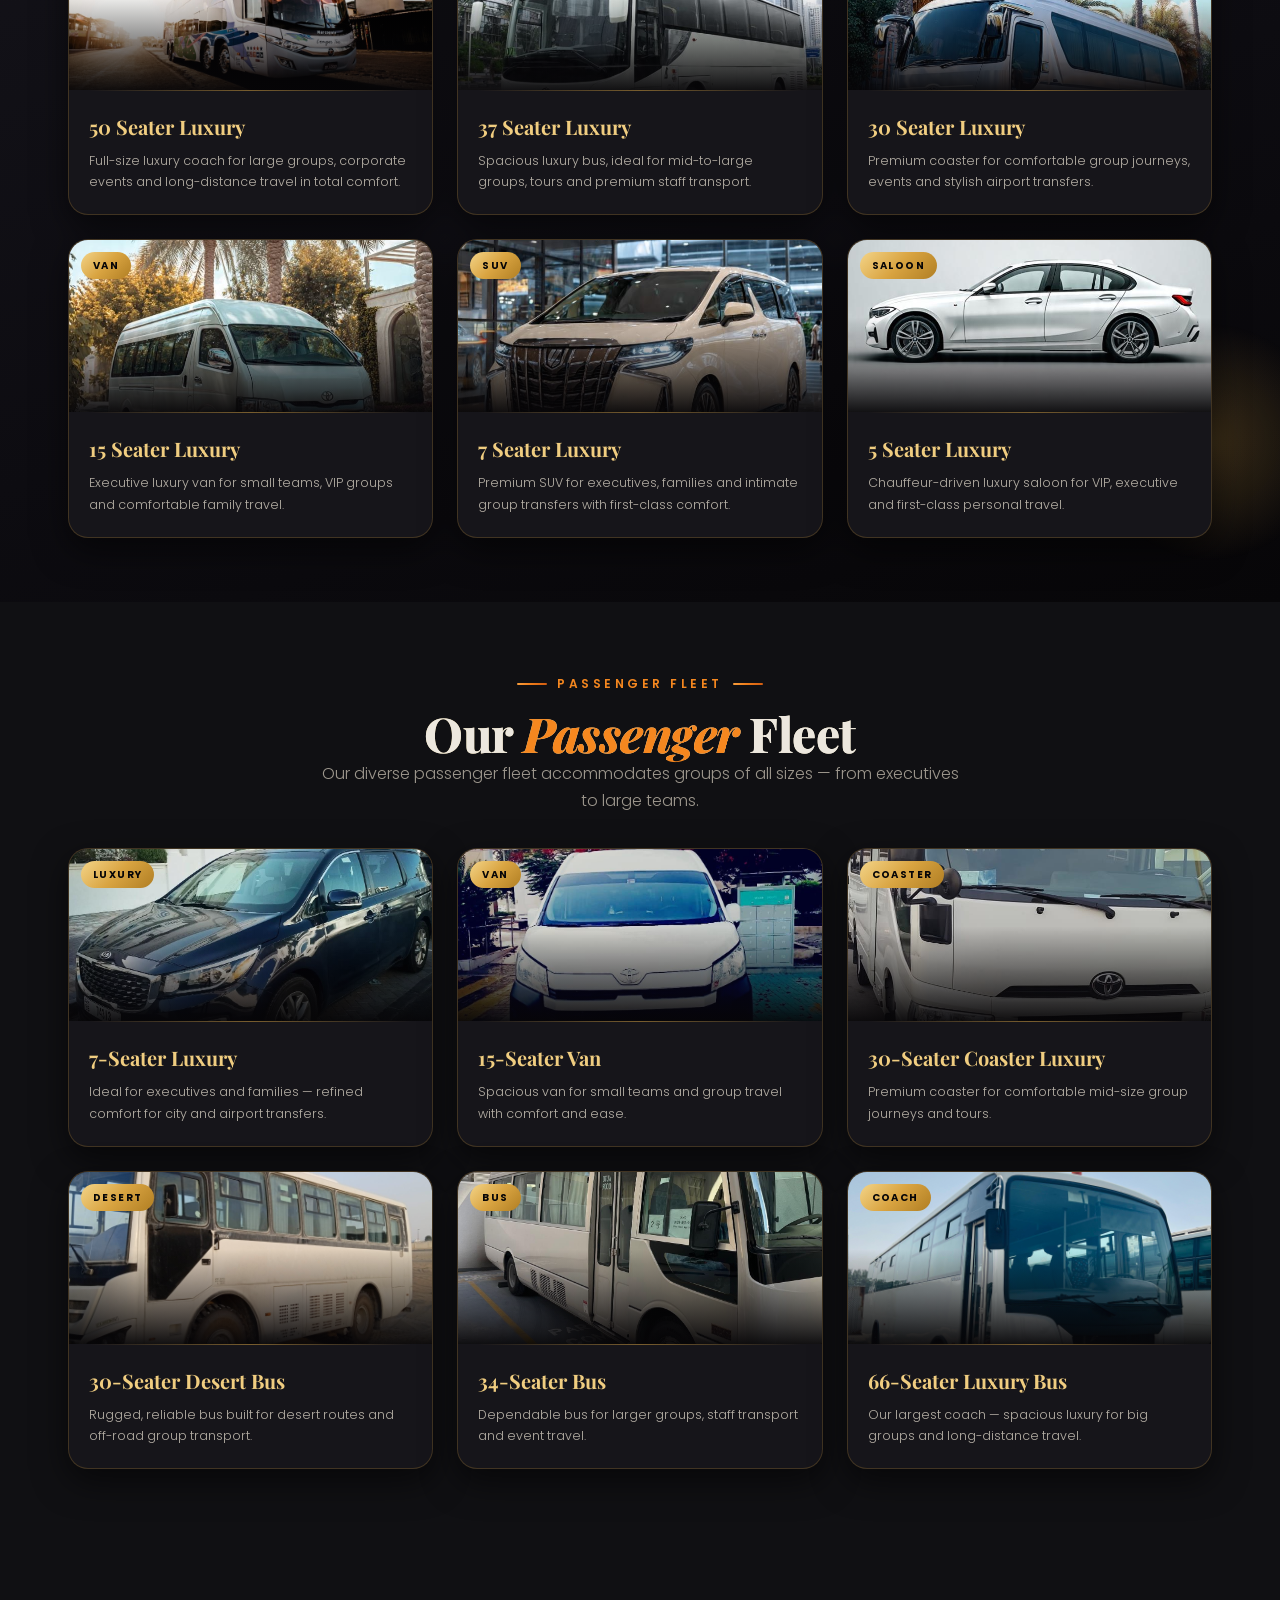
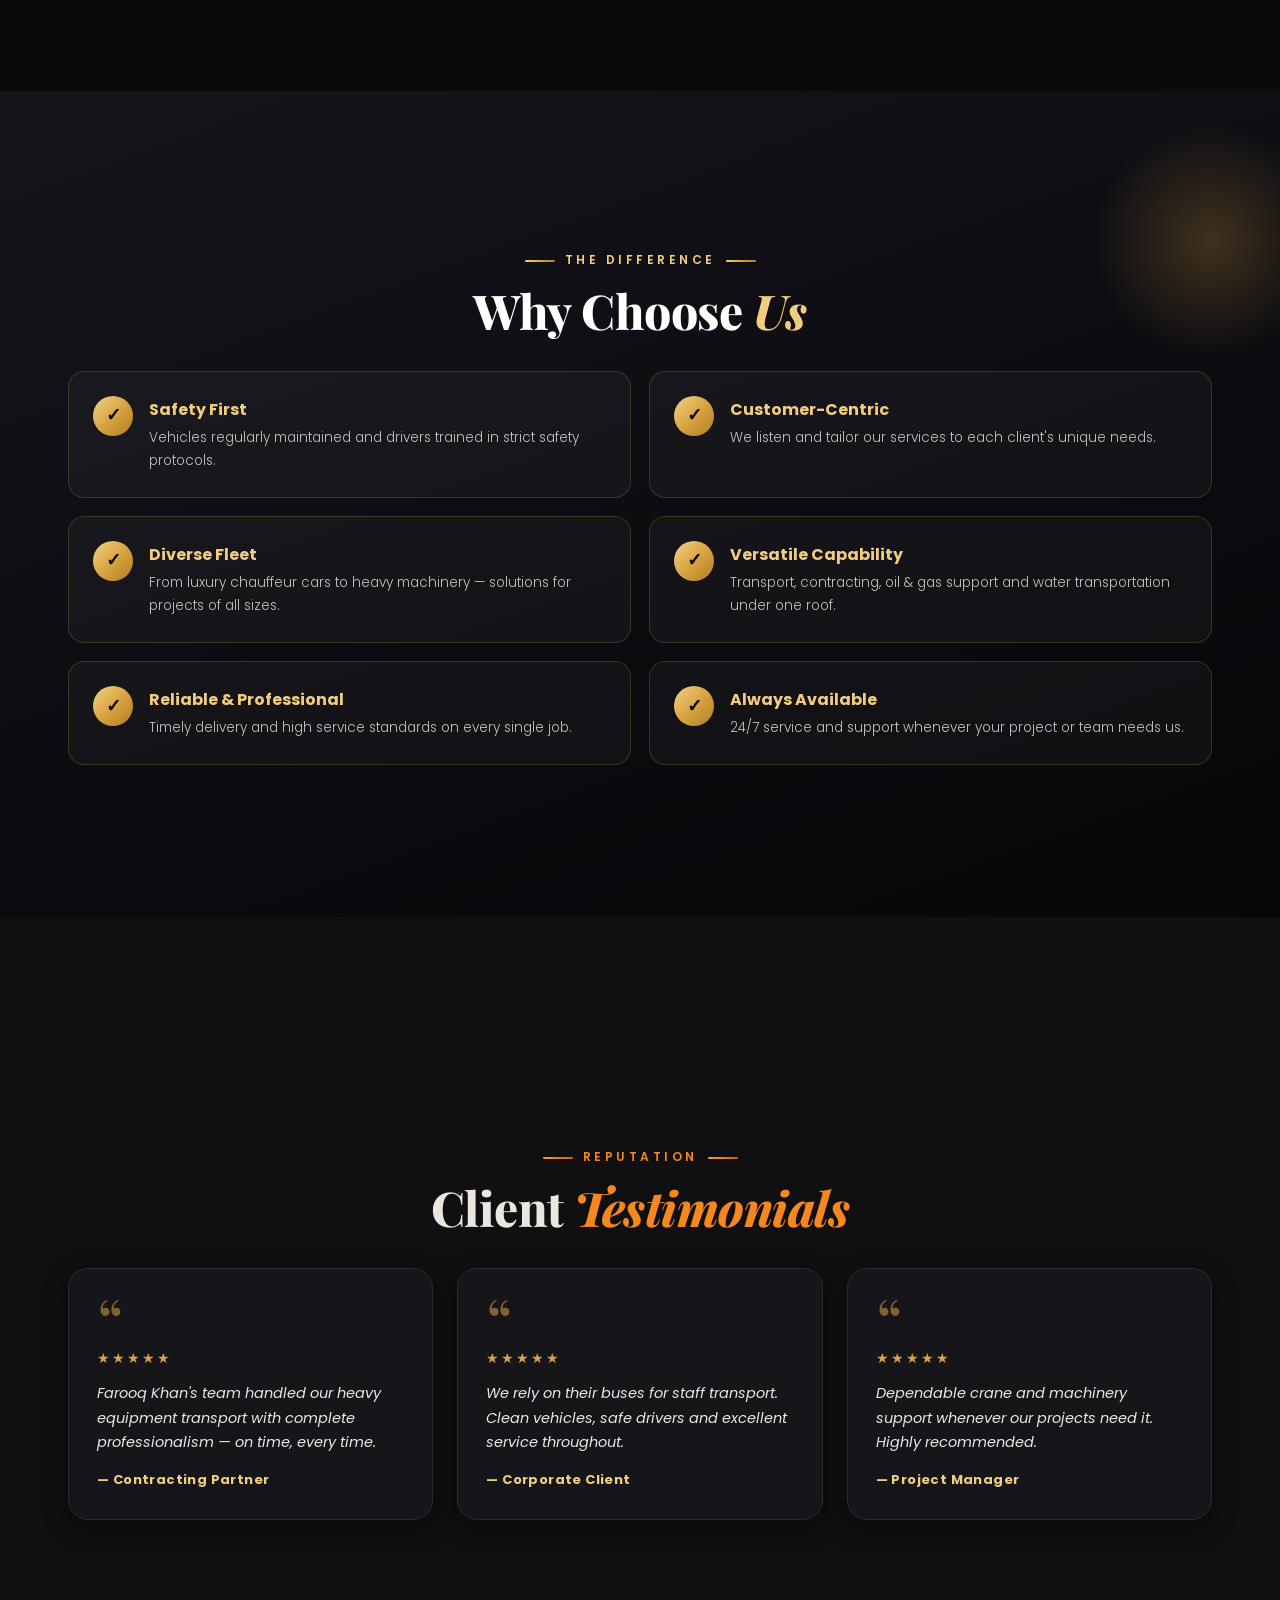
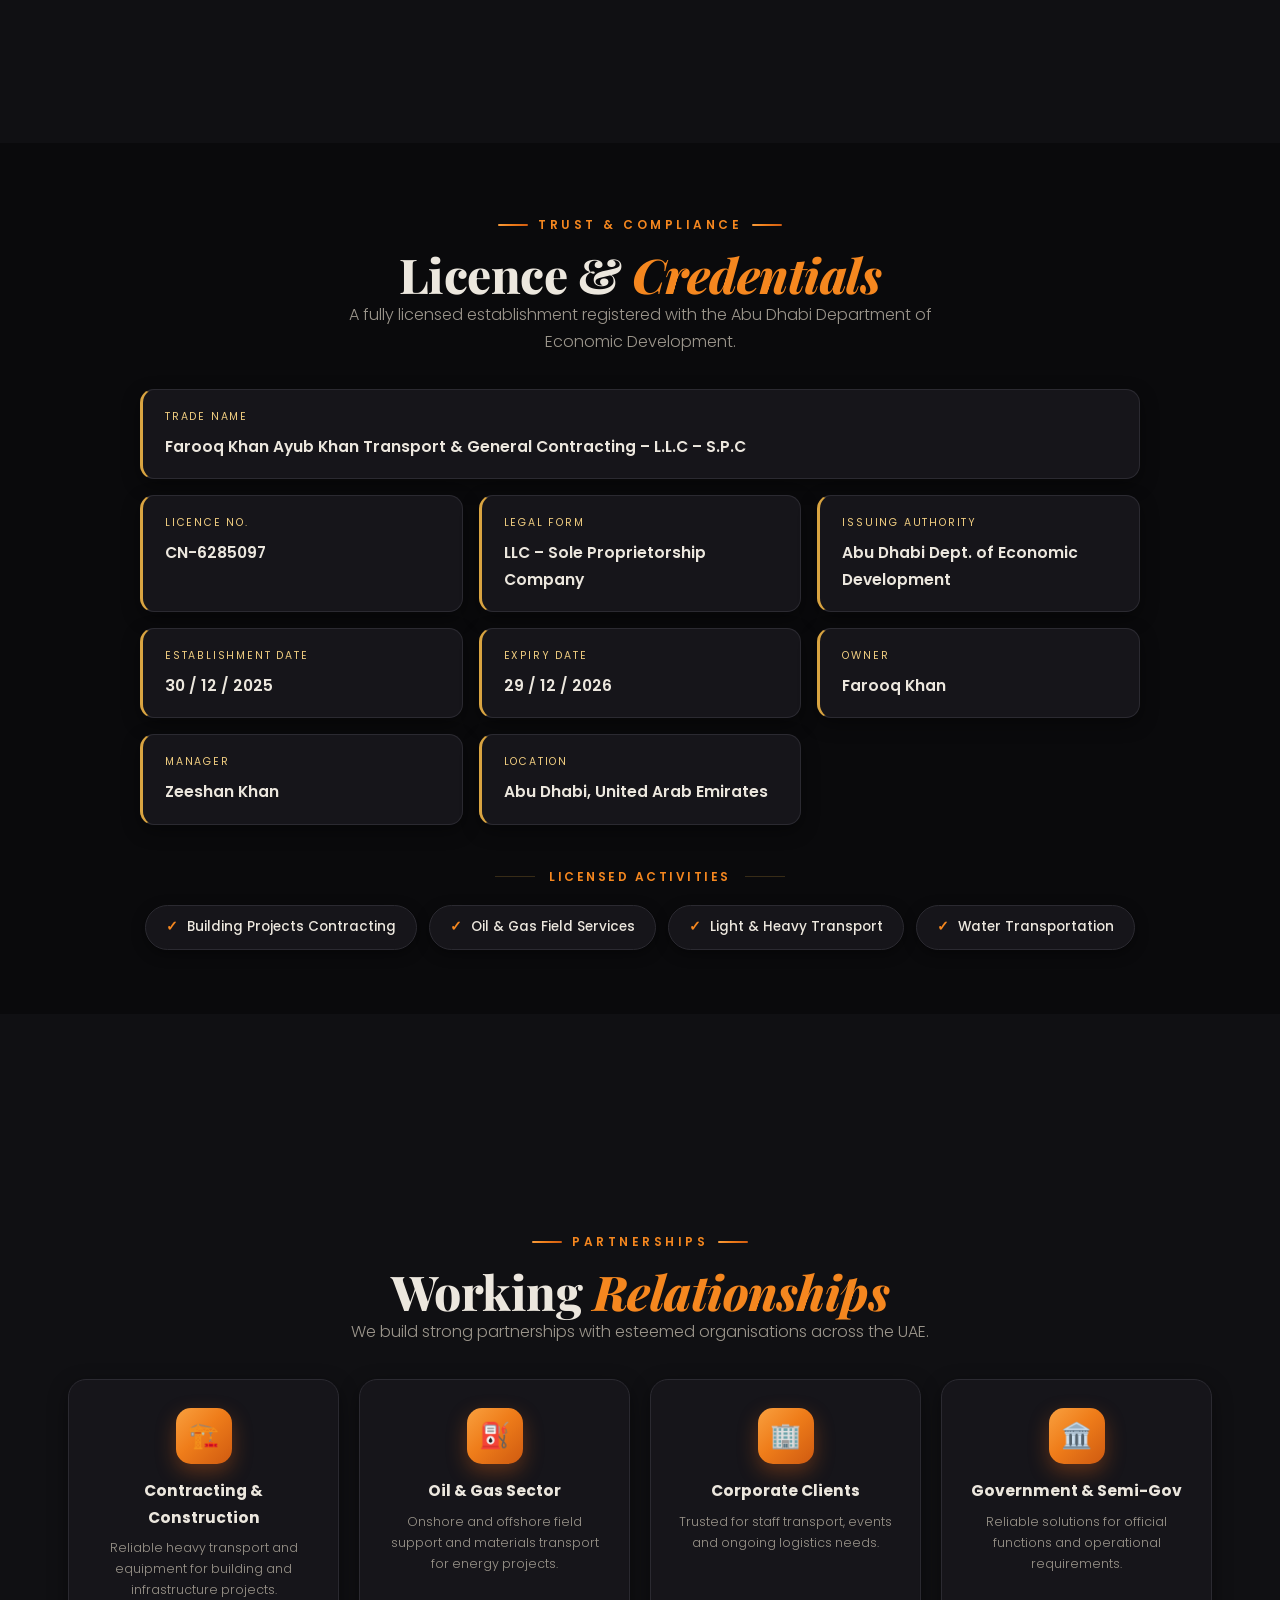
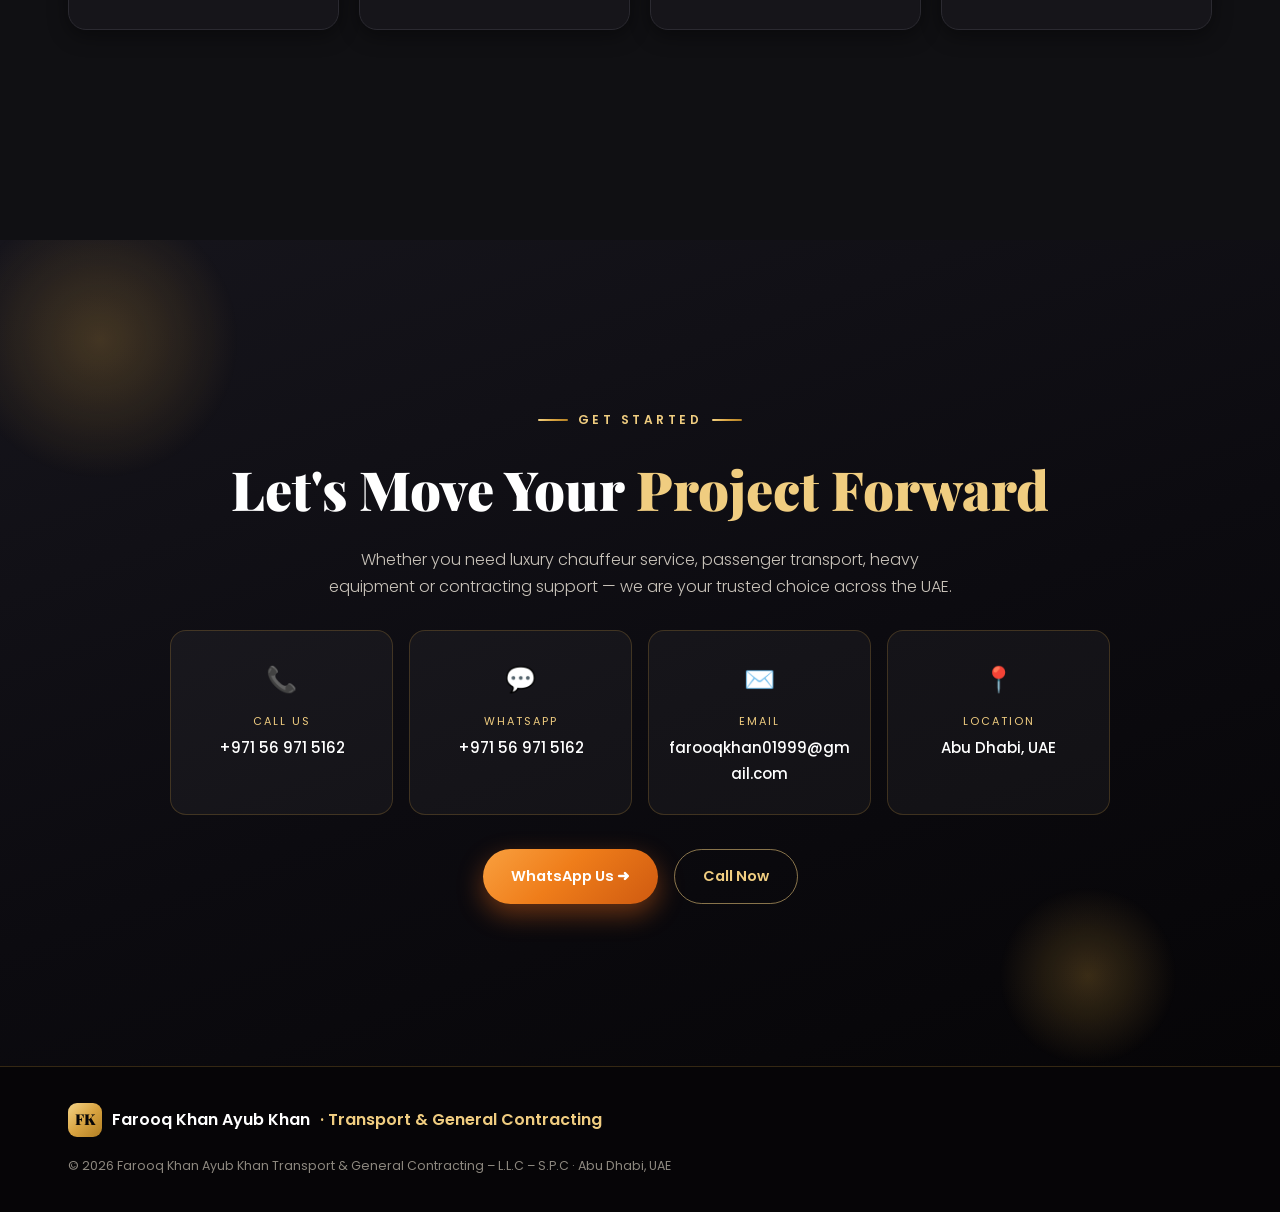
==== commit 66d290b6: "Unify fleet/heavy/seaters to Luxury Fleet card design + per-vehicle WhatsApp - Passenger Fleet & Hea" ====
--- a/index.html
+++ b/index.html
@@ -41,7 +41,7 @@
 <link rel="preconnect" href="https://fonts.googleapis.com">
 <link rel="preconnect" href="https://fonts.gstatic.com" crossorigin>
 <link href="https://fonts.googleapis.com/css2?family=Bebas+Neue&family=Playfair+Display:ital,wght@0,600;0,700;0,800;0,900;1,600&family=Poppins:wght@300;400;500;600;700;800&display=swap" rel="stylesheet">
-<link rel="stylesheet" href="css/styles.css?v=9">
+<link rel="stylesheet" href="css/styles.css?v=10">
 </head>
 <body class="loading">
 
@@ -305,13 +305,31 @@
       <h2 class="title shimmer">Our <em>Passenger</em> Fleet</h2>
       <p class="lead">Our diverse passenger fleet accommodates groups of all sizes — from executives to large teams.</p>
     </div>
-    <div class="gallery">
-      <div class="gcard reveal"><span class="tag">Luxury</span><div class="pic" style="background-image:url('assets/7 seater luxury.JPG');"></div><div class="cap">7-Seater Luxury</div></div>
-      <div class="gcard reveal"><span class="tag">Van</span><div class="pic" style="background-image:url('assets/15 seater.JPG');"></div><div class="cap">15-Seater Van</div></div>
-      <div class="gcard reveal"><span class="tag">Coaster</span><div class="pic" style="background-image:url('assets/30 seater coaster luxury.JPG');"></div><div class="cap">30-Seater Coaster Luxury</div></div>
-      <div class="gcard reveal"><span class="tag">Desert</span><div class="pic" style="background-image:url('assets/30 seater desert bus.JPG');"></div><div class="cap">30-Seater Desert Bus</div></div>
-      <div class="gcard reveal"><span class="tag">Bus</span><div class="pic" style="background-image:url('assets/Roja bus 34 seater.JPG');"></div><div class="cap">34-Seater Bus</div></div>
-      <div class="gcard reveal"><span class="tag">Coach</span><div class="pic" style="background-image:url('assets/66 seater luxury bus.JPG');"></div><div class="cap">66-Seater Luxury Bus</div></div>
+    <div class="lux-grid">
+      <div class="lux-card reveal scale">
+        <div class="ph" style="background-image:url('assets/7 seater luxury.JPG');"><div class="badge">Luxury</div></div>
+        <div class="body"><h3>7-Seater Luxury</h3><p>Ideal for executives and families — refined comfort for city and airport transfers.</p></div>
+      </div>
+      <div class="lux-card reveal scale">
+        <div class="ph" style="background-image:url('assets/15 seater.JPG');"><div class="badge">Van</div></div>
+        <div class="body"><h3>15-Seater Van</h3><p>Spacious van for small teams and group travel with comfort and ease.</p></div>
+      </div>
+      <div class="lux-card reveal scale">
+        <div class="ph" style="background-image:url('assets/30 seater coaster luxury.JPG');"><div class="badge">Coaster</div></div>
+        <div class="body"><h3>30-Seater Coaster Luxury</h3><p>Premium coaster for comfortable mid-size group journeys and tours.</p></div>
+      </div>
+      <div class="lux-card reveal scale">
+        <div class="ph" style="background-image:url('assets/30 seater desert bus.JPG');"><div class="badge">Desert</div></div>
+        <div class="body"><h3>30-Seater Desert Bus</h3><p>Rugged, reliable bus built for desert routes and off-road group transport.</p></div>
+      </div>
+      <div class="lux-card reveal scale">
+        <div class="ph" style="background-image:url('assets/Roja bus 34 seater.JPG');"><div class="badge">Bus</div></div>
+        <div class="body"><h3>34-Seater Bus</h3><p>Dependable bus for larger groups, staff transport and event travel.</p></div>
+      </div>
+      <div class="lux-card reveal scale">
+        <div class="ph" style="background-image:url('assets/66 seater luxury bus.JPG');"><div class="badge">Coach</div></div>
+        <div class="body"><h3>66-Seater Luxury Bus</h3><p>Our largest coach — spacious luxury for big groups and long-distance travel.</p></div>
+      </div>
     </div>
   </div>
 </section>
@@ -324,13 +342,31 @@
       <h2 class="title">Heavy Equipment &amp; <em>Machinery</em></h2>
       <p class="lead">Powerful, well-maintained heavy vehicles supporting contracting, earthmoving, lifting and material transport.</p>
     </div>
-    <div class="gallery">
-      <div class="gcard reveal"><span class="tag">Crane</span><div class="pic" style="background-image:url('assets/Heavy crane.JPG');"></div><div class="cap">Heavy Crane</div></div>
-      <div class="gcard reveal"><span class="tag">JCB</span><div class="pic" style="background-image:url('assets/JCB heavy.JPG');"></div><div class="cap">JCB / Telehandler</div></div>
-      <div class="gcard reveal"><span class="tag">Loader</span><div class="pic" style="background-image:url('assets/Loader heavy.JPG');"></div><div class="cap">Heavy Loader</div></div>
-      <div class="gcard reveal"><span class="tag">Heavy</span><div class="pic" style="background-image:url('assets/Heavy vehicles.JPG');"></div><div class="cap">Heavy Vehicles</div></div>
-      <div class="gcard reveal"><span class="tag">Tanker</span><div class="pic" style="background-image:url('assets/Drinking water Heavy vehicle.JPG');"></div><div class="cap">Drinking-Water Tanker</div></div>
-      <div class="gcard reveal"><span class="tag">Pickup</span><div class="pic" style="background-image:url('assets/Hi looks pick up.JPG');"></div><div class="cap">Pickup (Hilux)</div></div>
+    <div class="lux-grid">
+      <div class="lux-card reveal scale">
+        <div class="ph" style="background-image:url('assets/Heavy crane.JPG');"><div class="badge">Crane</div></div>
+        <div class="body"><h3>Heavy Crane</h3><p>Mobile crane for lifting, loading and heavy-duty site operations.</p></div>
+      </div>
+      <div class="lux-card reveal scale">
+        <div class="ph" style="background-image:url('assets/JCB heavy.JPG');"><div class="badge">JCB</div></div>
+        <div class="body"><h3>JCB / Telehandler</h3><p>Versatile telehandler for material handling and on-site logistics.</p></div>
+      </div>
+      <div class="lux-card reveal scale">
+        <div class="ph" style="background-image:url('assets/Loader heavy.JPG');"><div class="badge">Loader</div></div>
+        <div class="body"><h3>Heavy Loader</h3><p>Powerful loader for earthmoving, loading and contracting works.</p></div>
+      </div>
+      <div class="lux-card reveal scale">
+        <div class="ph" style="background-image:url('assets/Heavy vehicles.JPG');"><div class="badge">Heavy</div></div>
+        <div class="body"><h3>Heavy Vehicles</h3><p>Robust heavy vehicles for bulk material and equipment transport.</p></div>
+      </div>
+      <div class="lux-card reveal scale">
+        <div class="ph" style="background-image:url('assets/Drinking water Heavy vehicle.JPG');"><div class="badge">Tanker</div></div>
+        <div class="body"><h3>Drinking-Water Tanker</h3><p>Clean-water tankers for site supply and project water requirements.</p></div>
+      </div>
+      <div class="lux-card reveal scale">
+        <div class="ph" style="background-image:url('assets/Hi looks pick up.JPG');"><div class="badge">Pickup</div></div>
+        <div class="body"><h3>Pickup (Hilux)</h3><p>Agile pickups for fast movement of goods, tools and small teams.</p></div>
+      </div>
     </div>
   </div>
 </section>
@@ -469,6 +505,6 @@
 <!-- ============ BACK TO TOP ============ -->
 <button id="toTop" aria-label="Back to top">↑</button>
 
-<script src="js/main.js?v=6"></script>
+<script src="js/main.js?v=10"></script>
 </body>
 </html>
--- a/css/styles.css
+++ b/css/styles.css
@@ -300,15 +300,19 @@
 .lux-card h3{font-family:'Playfair Display',serif;font-size:20px;font-weight:700;color:var(--gold-light);margin-bottom:6px;}
 .lux-card p{font-size:12.5px;font-weight:300;color:#b6b0a6;}
 
-/* Luxury Seaters — full vehicle on a dark spotlight backdrop (no crop, no blur smear) */
-#seaters .lux-card .ph{height:238px;overflow:hidden;background:#0c0b10;}
-#seaters .lux-card .ph::before{inset:0;z-index:0;filter:none;transform:none;
-  background:
-    radial-gradient(60% 46% at 50% 40%,rgba(217,164,65,.13),transparent 62%),
-    radial-gradient(135% 100% at 50% 36%,#2a2934 0%,#17161d 55%,#0b0a10 100%);}
-#seaters .lux-card .ph::after{content:"";position:absolute;background:none;background-image:inherit;background-size:contain;background-repeat:no-repeat;background-position:center;inset:16px;z-index:1;transform:none;transition:transform .6s var(--ease);}
-#seaters .lux-card:hover .ph::after{transform:scale(1.05);}
-#seaters .lux-card:hover .ph::before{transform:none;}
+/* Per-vehicle WhatsApp enquiry overlay (revealed on card click/tap) */
+.lux-card.has-wa{cursor:pointer;}
+.veh-wa{position:absolute;inset:0;z-index:6;display:flex;align-items:center;justify-content:center;padding:12px;
+  background:rgba(6,5,7,.66);backdrop-filter:blur(2px);opacity:0;visibility:hidden;
+  transition:opacity .3s var(--ease),visibility .3s;}
+.lux-card.wa-open .veh-wa{opacity:1;visibility:visible;}
+.veh-wa a{display:inline-flex;align-items:center;gap:9px;background:#25d366;color:#062e16;font-weight:700;
+  font-size:12.5px;letter-spacing:.3px;padding:11px 18px;border-radius:30px;white-space:nowrap;
+  box-shadow:0 10px 26px rgba(37,211,102,.45);transform:translateY(10px) scale(.95);
+  transition:transform .35s var(--ease),box-shadow .25s;}
+.lux-card.wa-open .veh-wa a{transform:none;}
+.veh-wa a:hover{box-shadow:0 14px 34px rgba(37,211,102,.62);}
+.veh-wa a svg{width:19px;height:19px;fill:currentColor;flex:none;}
 
 /* ---------- SERVICES (compact, fits one screen) ---------- */
 .services-sec{padding:clamp(38px,4.2vw,60px) 0;}
@@ -348,22 +352,10 @@
 .svc-mini h3{font-size:14.5px;font-weight:600;color:var(--ink);margin-bottom:3px;line-height:1.25;}
 .svc-mini p{font-size:11.8px;font-weight:300;color:var(--grey);line-height:1.45;}
 
-/* ---------- GALLERY ---------- */
+/* ---------- FLEET / HEAVY SECTION BACKGROUNDS ---------- */
+/* (Passenger Fleet and Heavy Equipment now use the Luxury Fleet .lux-card design) */
 .galwrap{background:var(--bg-2);}
 .heavy-wrap{background:var(--bg-2);}
-.gallery{display:grid;grid-template-columns:repeat(3,1fr);gap:24px;}
-.gcard{border-radius:20px;overflow:hidden;background:var(--surface);box-shadow:0 10px 28px rgba(0,0,0,.5);position:relative;border:1px solid var(--line);transition:transform .4s var(--ease),box-shadow .4s,border-color .4s;}
-.gcard:hover{transform:translateY(-10px);box-shadow:var(--shadow-lg);border-color:var(--gold-line);}
-.gcard .pic{position:relative;overflow:hidden;height:212px;background:#0c0b10;}
-.gcard .pic::before{content:"";position:absolute;inset:0;z-index:0;
-  background:
-    radial-gradient(60% 46% at 50% 40%,rgba(217,164,65,.13),transparent 62%),
-    radial-gradient(135% 100% at 50% 36%,#2a2934 0%,#17161d 55%,#0b0a10 100%);}
-.gcard .pic::after{content:"";position:absolute;inset:14px;z-index:1;background-image:inherit;background-size:contain;background-repeat:no-repeat;background-position:center;transition:transform .6s var(--ease);}
-.gcard:hover .pic::after{transform:scale(1.05);}
-.gcard .tag{position:absolute;top:12px;left:12px;background:rgba(6,5,7,.82);border:1px solid var(--gold-line);color:var(--gold-light);font-size:10px;letter-spacing:1.3px;text-transform:uppercase;padding:5px 12px;border-radius:30px;font-weight:600;z-index:2;}
-.gcard .cap{padding:16px 18px;font-weight:600;font-size:15px;color:var(--ink);background:linear-gradient(180deg,#1b1a20,#16151a);display:flex;align-items:center;gap:10px;}
-.gcard .cap::before{content:"";width:9px;height:9px;border-radius:50%;background:var(--grad-warm);flex:none;}
 
 /* ---------- TEAM ---------- */
 .team-grid{display:grid;grid-template-columns:repeat(3,1fr);gap:26px;}
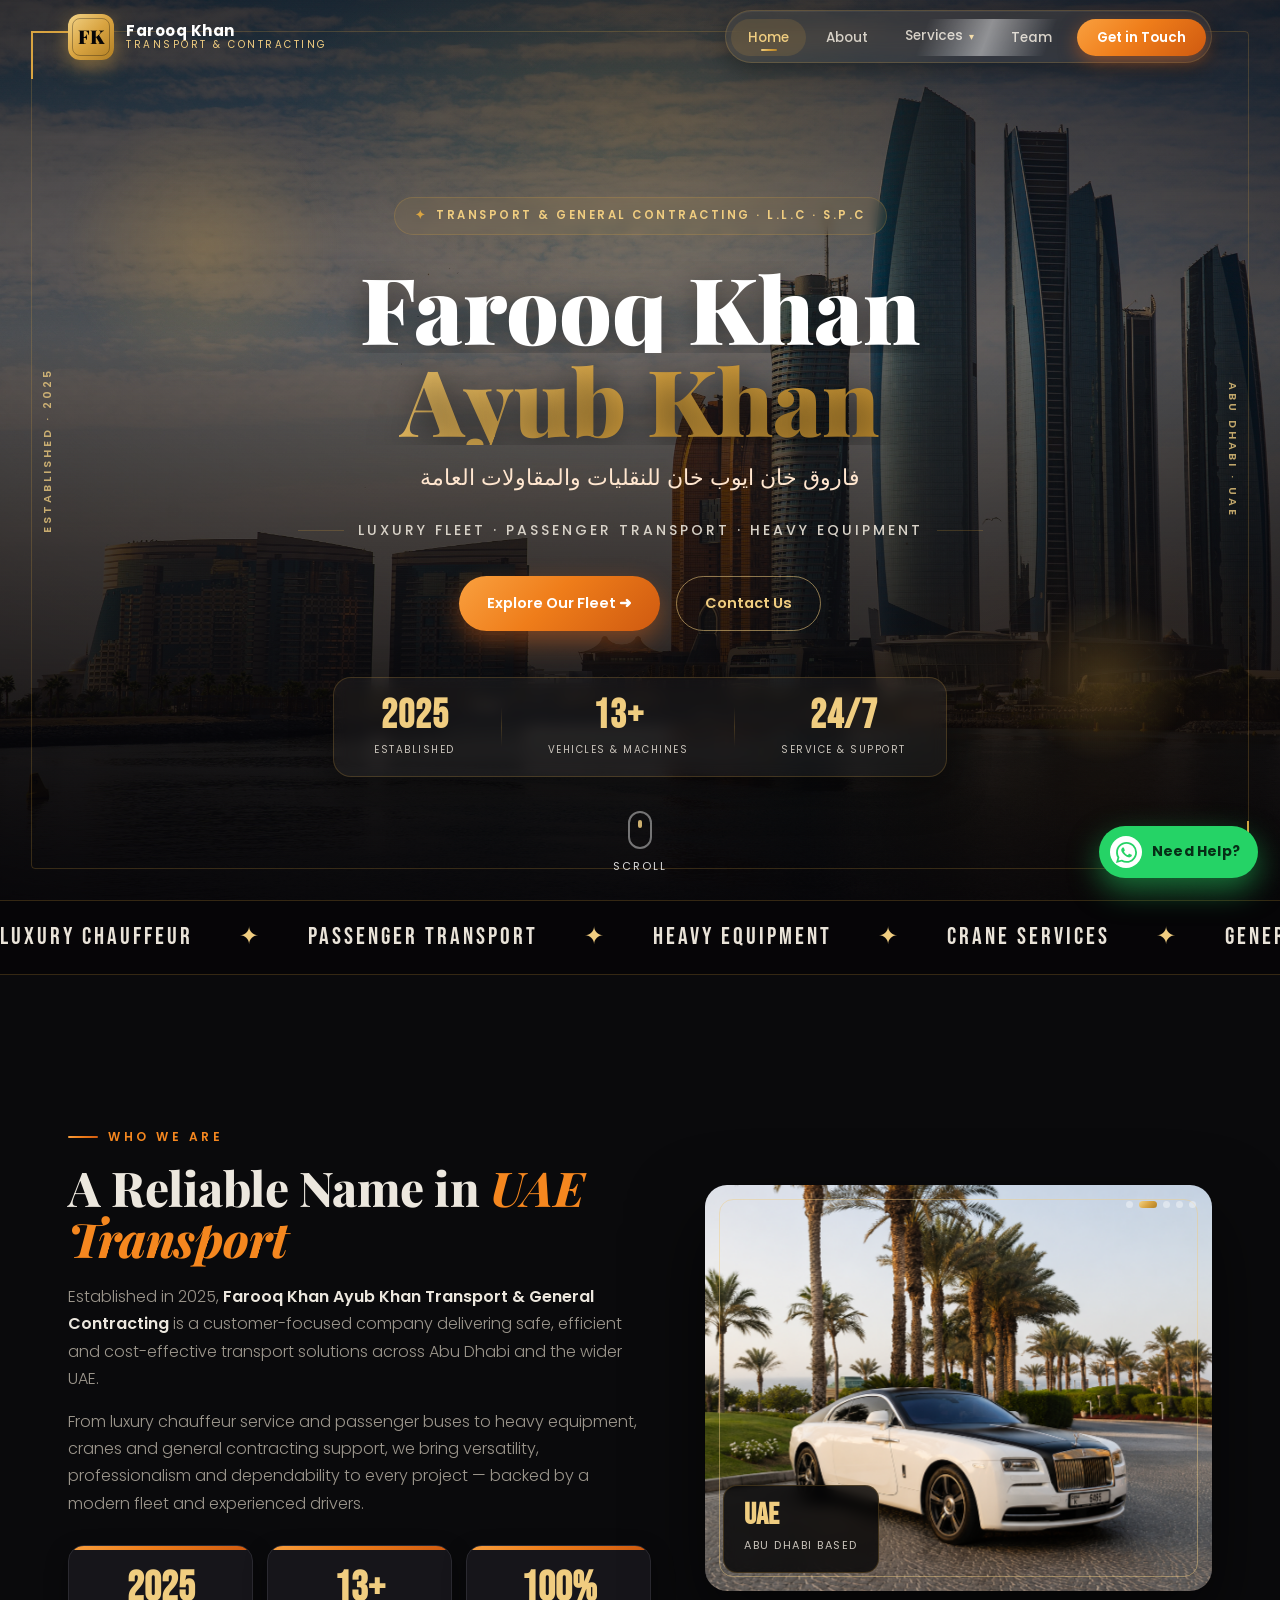
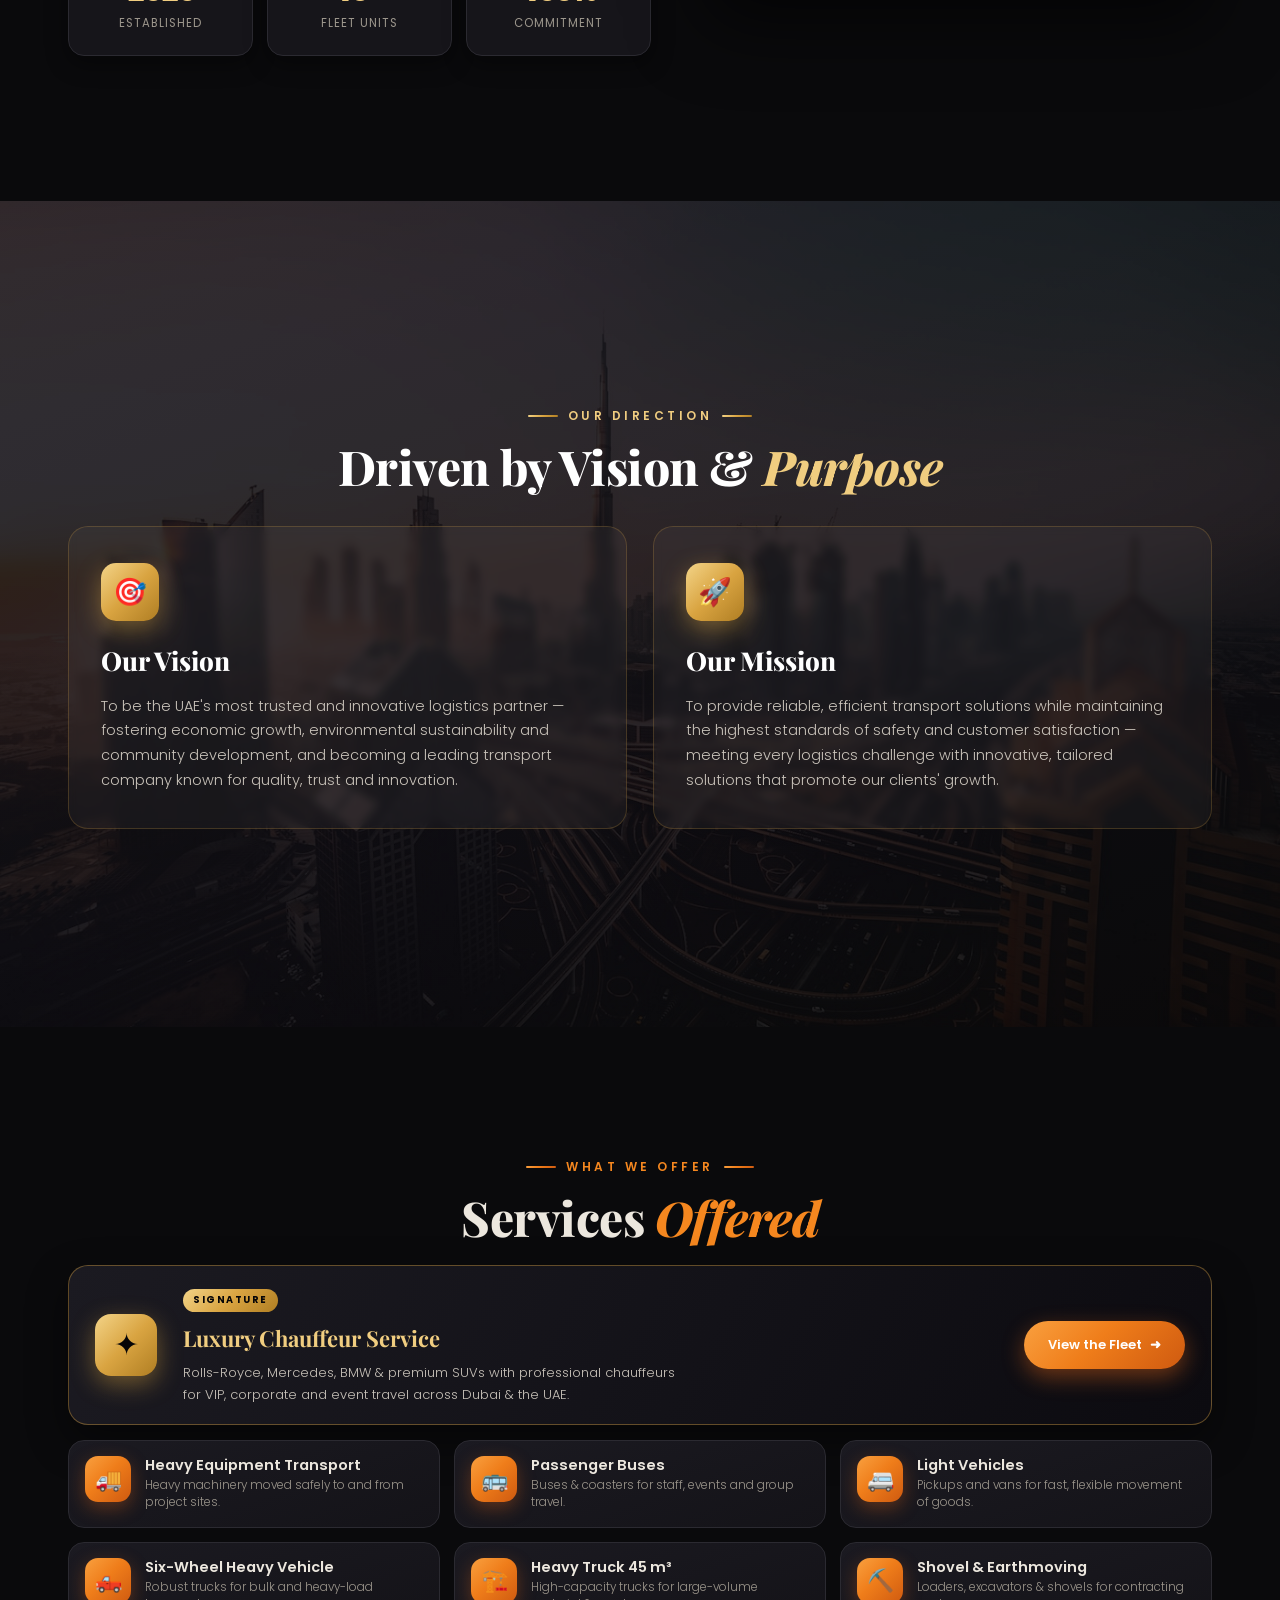
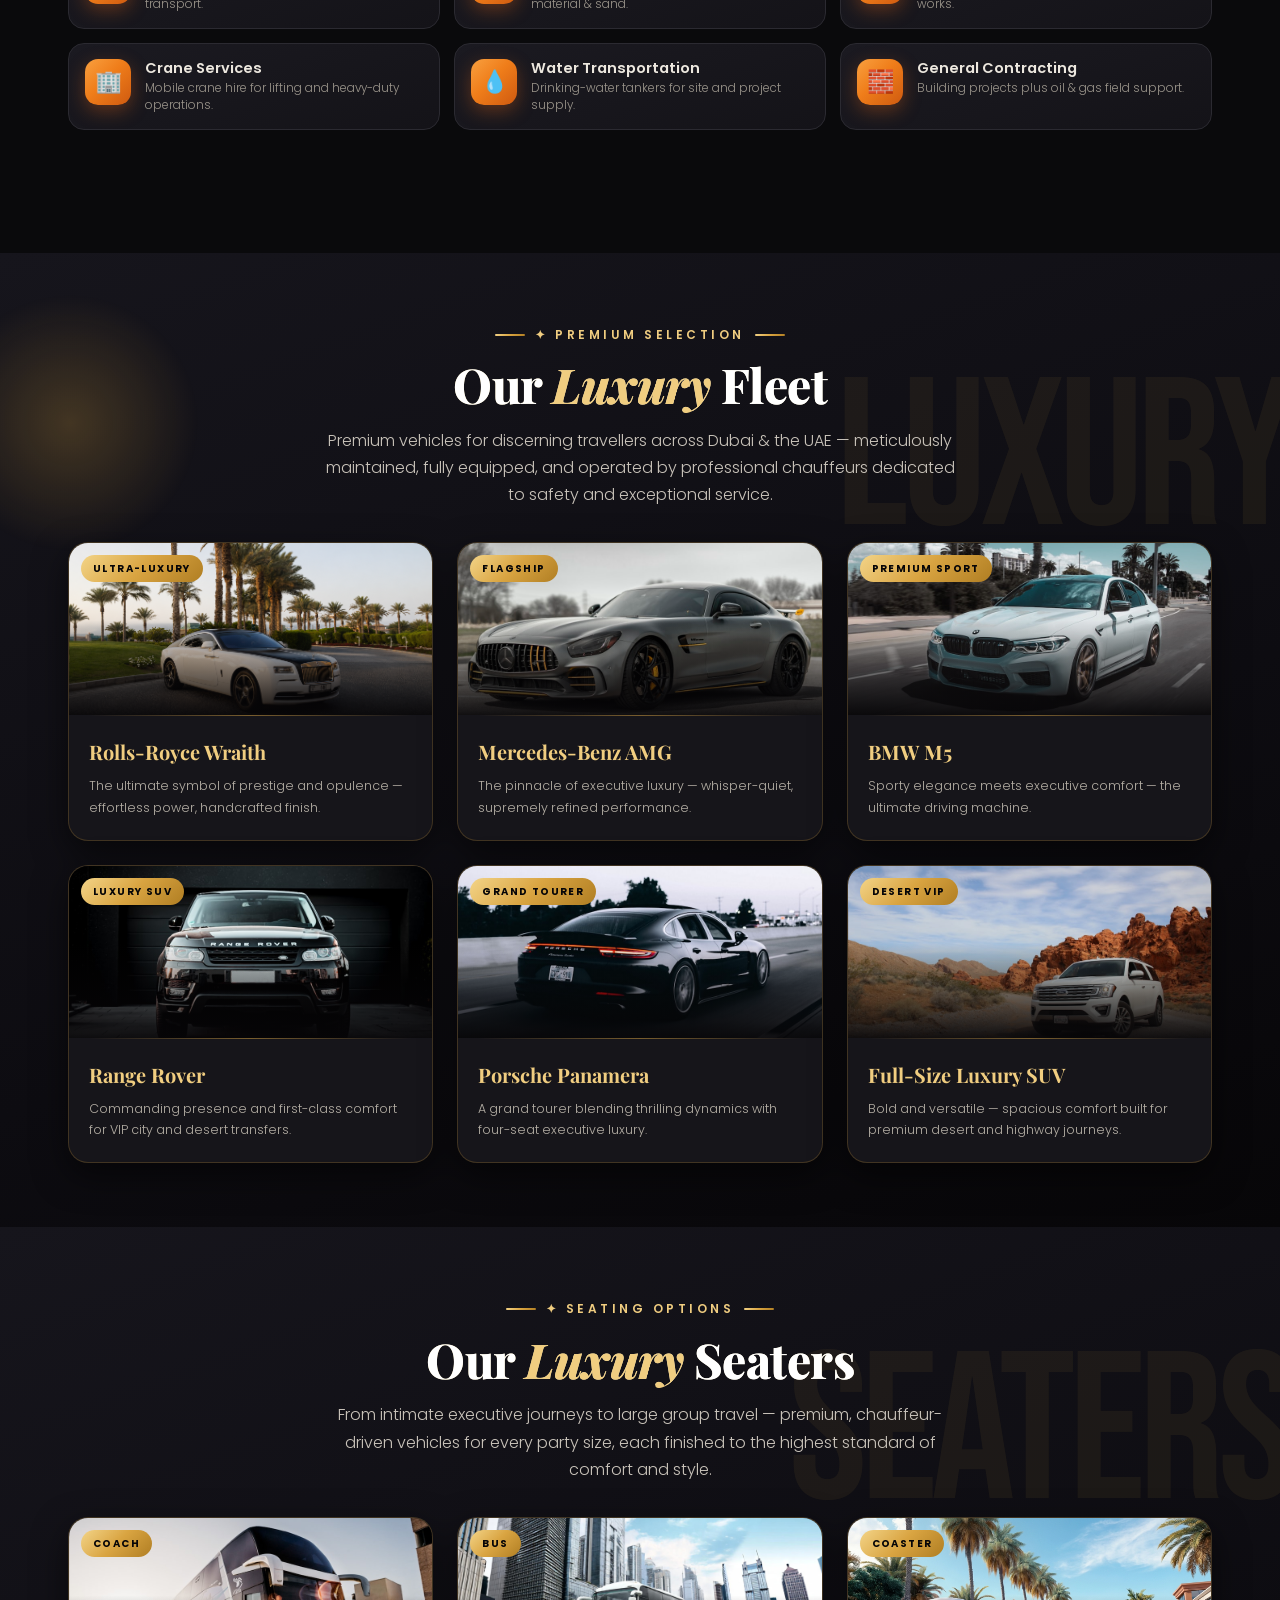
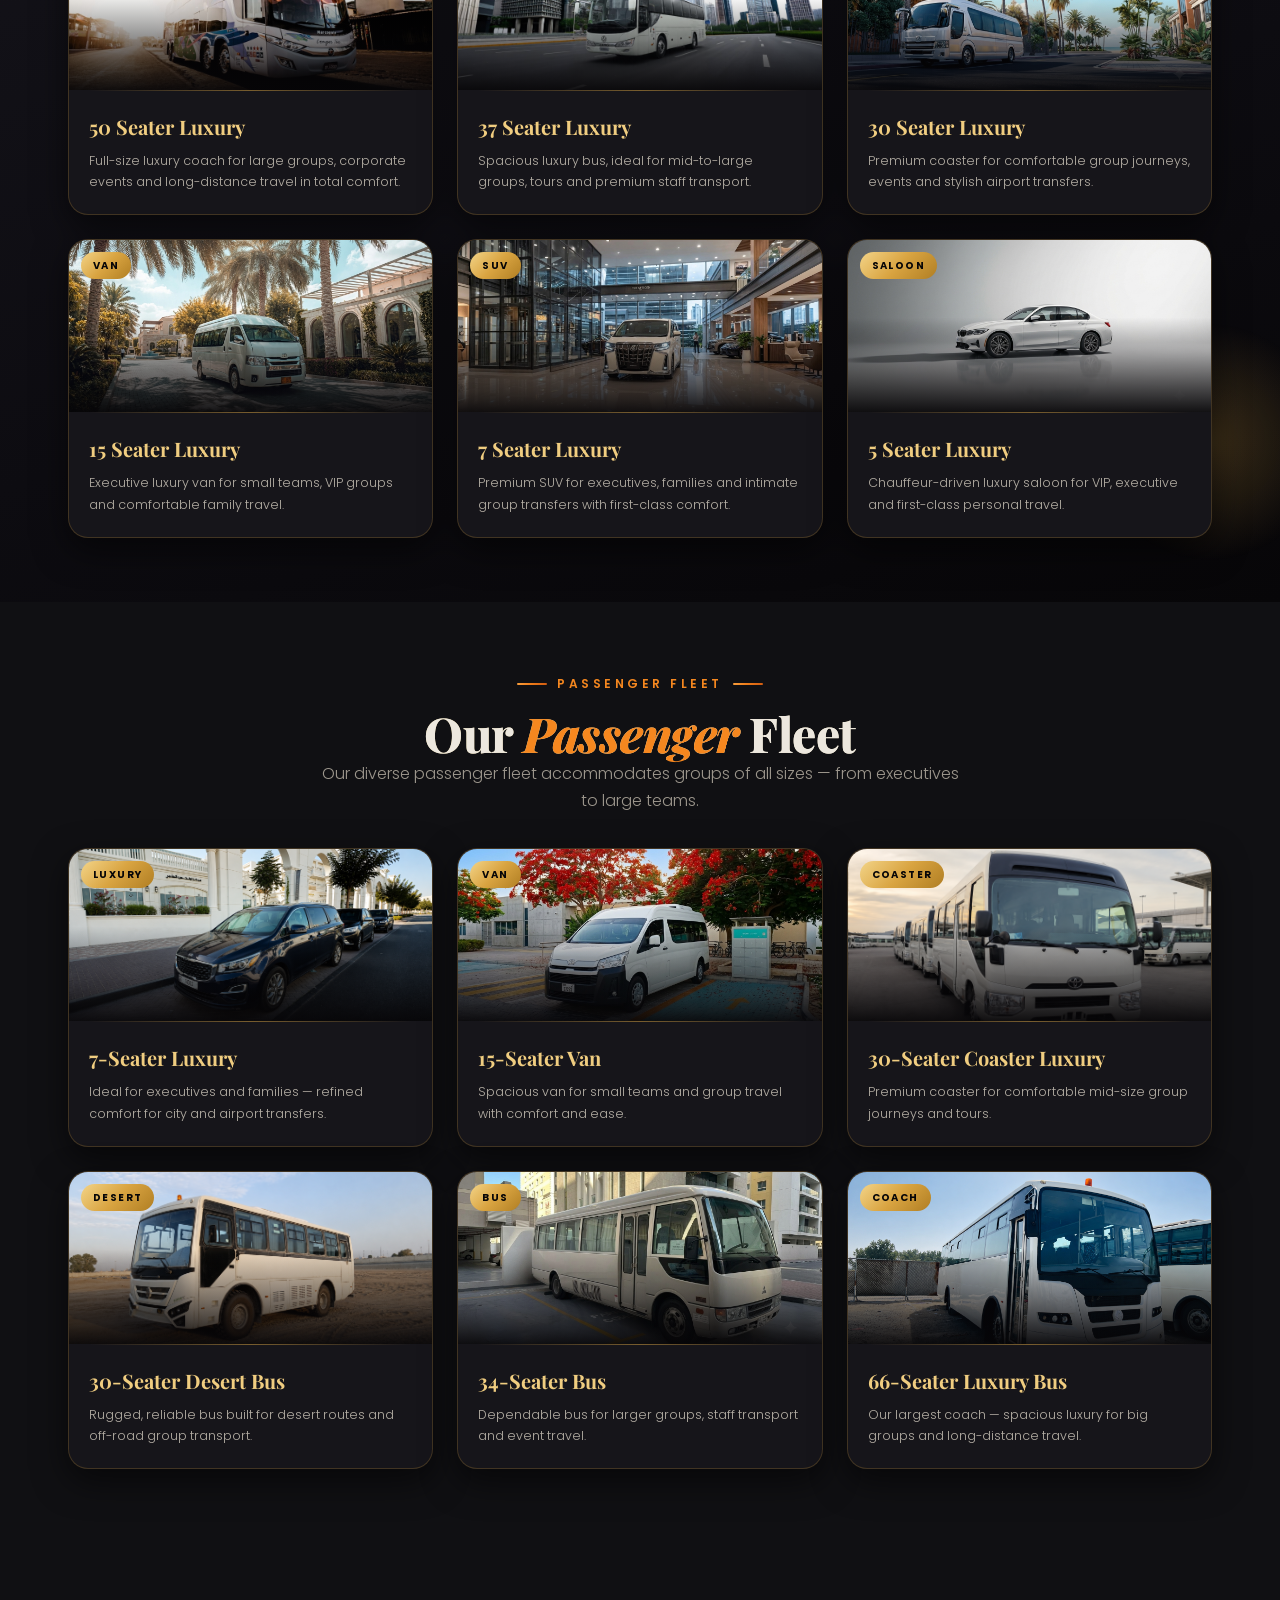
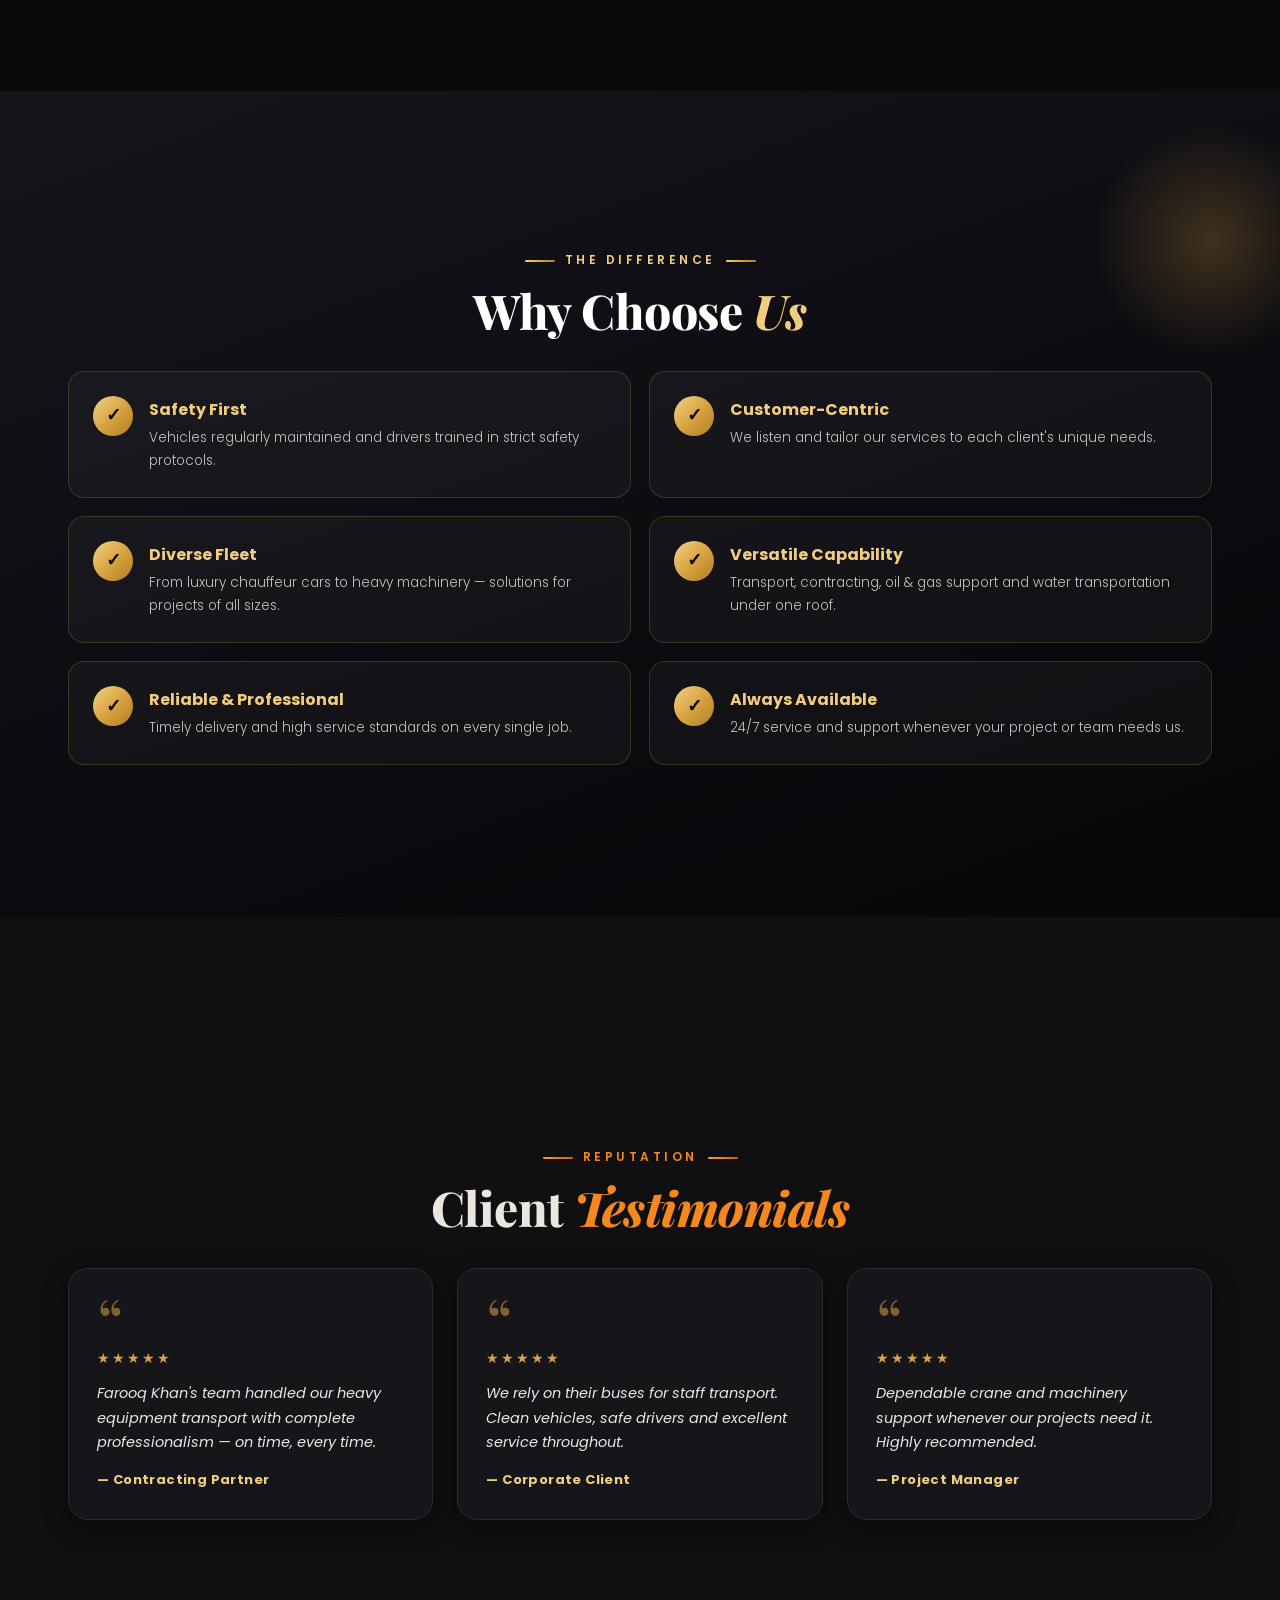
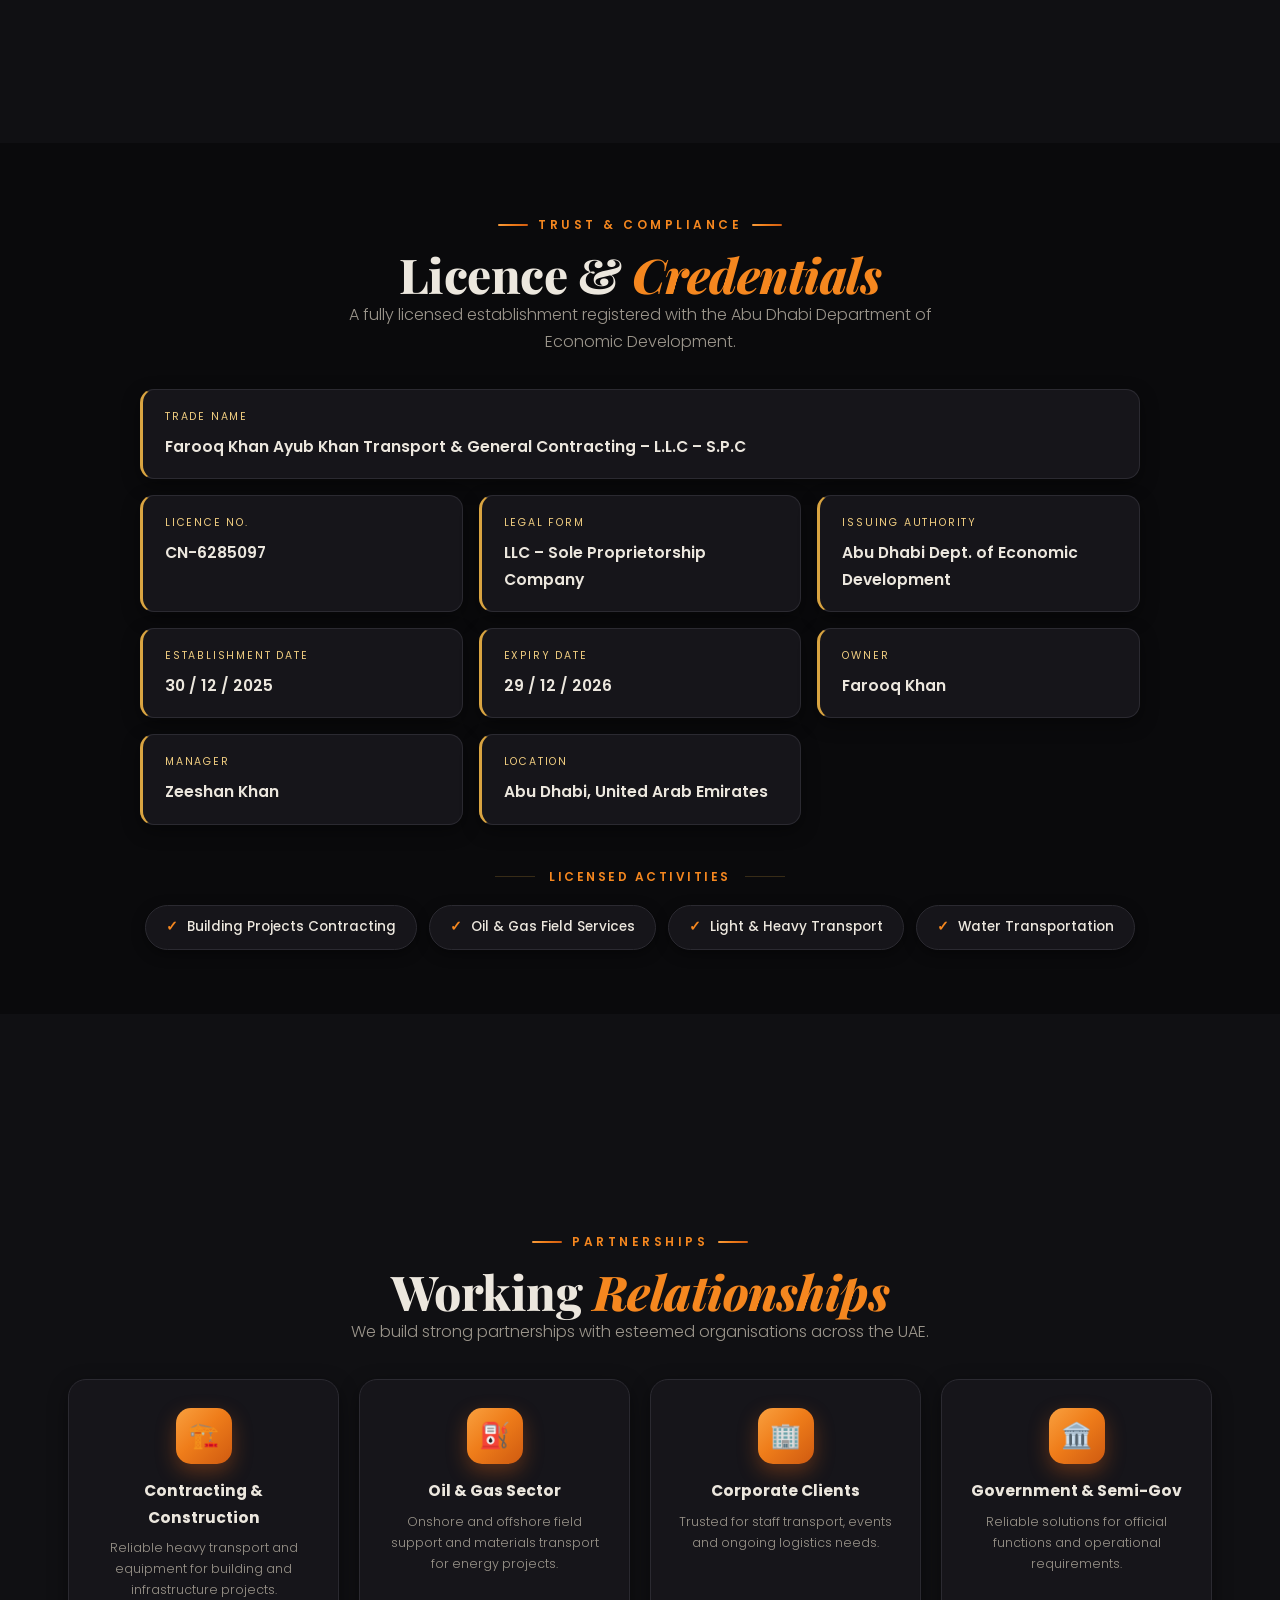
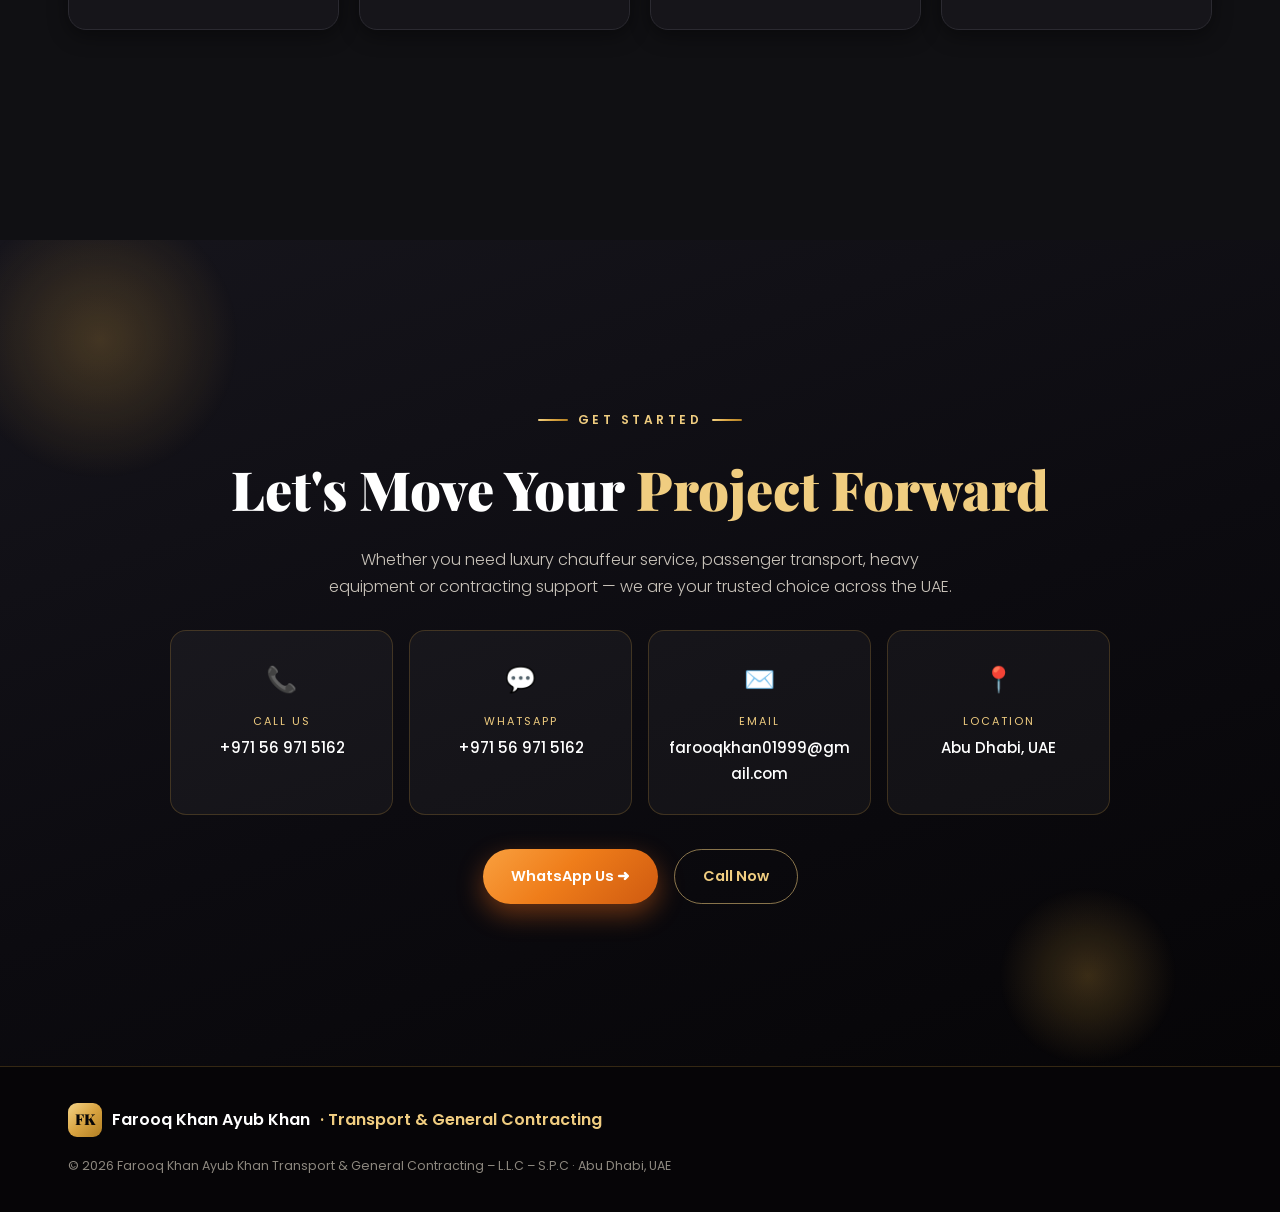
==== commit 46c7dbc6: "Add floating WhatsApp Need Help button + fit team on one mobile screen - New fixed bottom-right What" ====
--- a/index.html
+++ b/index.html
@@ -41,7 +41,7 @@
 <link rel="preconnect" href="https://fonts.googleapis.com">
 <link rel="preconnect" href="https://fonts.gstatic.com" crossorigin>
 <link href="https://fonts.googleapis.com/css2?family=Bebas+Neue&family=Playfair+Display:ital,wght@0,600;0,700;0,800;0,900;1,600&family=Poppins:wght@300;400;500;600;700;800&display=swap" rel="stylesheet">
-<link rel="stylesheet" href="css/styles.css?v=10">
+<link rel="stylesheet" href="css/styles.css?v=11">
 </head>
 <body class="loading">
 
@@ -502,9 +502,15 @@
   </div>
 </footer>
 
+<!-- ============ FLOATING WHATSAPP HELP ============ -->
+<a class="wa-float" href="https://wa.me/971569715162?text=Hello%20Farooq%20Khan%20Ayub%20Khan%20Transport%2C%20I%20need%20some%20help%20%E2%80%94%20could%20you%20please%20assist%20me%3F" target="_blank" rel="noopener" aria-label="Need help? Chat with us on WhatsApp">
+  <span class="wa-ic"><svg viewBox="0 0 24 24" aria-hidden="true"><path d="M17.472 14.382c-.297-.149-1.758-.867-2.03-.967-.273-.099-.471-.148-.67.15-.197.297-.767.966-.94 1.164-.173.199-.347.223-.644.075-.297-.149-1.255-.463-2.39-1.475-.883-.788-1.48-1.761-1.653-2.059-.173-.297-.018-.458.13-.606.134-.133.298-.347.446-.52.149-.174.198-.298.298-.497.099-.198.05-.372-.025-.521-.075-.149-.669-1.612-.916-2.207-.242-.579-.487-.5-.669-.51l-.57-.01c-.198 0-.52.074-.792.372s-1.04 1.016-1.04 2.479 1.065 2.876 1.213 3.074c.149.198 2.096 3.2 5.077 4.487.71.306 1.263.489 1.694.625.712.227 1.36.195 1.872.118.571-.085 1.758-.719 2.006-1.413.248-.694.248-1.289.173-1.413-.074-.124-.272-.198-.57-.347M12.05 21.785h-.004a9.87 9.87 0 01-5.031-1.378l-.361-.214-3.741.982.998-3.648-.235-.374a9.86 9.86 0 01-1.51-5.26c.001-5.45 4.436-9.884 9.888-9.884 2.64 0 5.122 1.03 6.988 2.898a9.825 9.825 0 012.893 6.994c-.003 5.45-4.437 9.885-9.885 9.885M20.52 3.449C18.24 1.245 15.24 0 12.045 0 5.463 0 .104 5.334.101 11.892c0 2.096.549 4.14 1.595 5.945L0 24l6.335-1.652a12.062 12.062 0 005.71 1.447h.005c6.582 0 11.94-5.335 11.944-11.893a11.821 11.821 0 00-3.473-8.413z"/></svg></span>
+  <span class="wa-lbl">Need Help?</span>
+</a>
+
 <!-- ============ BACK TO TOP ============ -->
 <button id="toTop" aria-label="Back to top">↑</button>
 
-<script src="js/main.js?v=10"></script>
+<script src="js/main.js?v=11"></script>
 </body>
 </html>
--- a/css/styles.css
+++ b/css/styles.css
@@ -437,8 +437,19 @@
 footer small{font-size:12.5px;}
 footer .gold{color:var(--gold-light);}
 
+/* ---------- FLOATING WHATSAPP HELP ---------- */
+.wa-float{position:fixed;right:22px;bottom:22px;z-index:130;display:inline-flex;align-items:center;gap:10px;
+  background:#25d366;color:#062e16;font-weight:700;font-size:14px;padding:10px 18px 10px 11px;border-radius:40px;
+  box-shadow:0 12px 30px rgba(37,211,102,.5);transition:transform .3s var(--ease),box-shadow .3s;}
+.wa-float::after{content:"";position:absolute;inset:0;border-radius:40px;z-index:-1;box-shadow:0 0 0 0 rgba(37,211,102,.55);animation:waPulse 2.2s ease-out infinite;}
+@keyframes waPulse{0%{box-shadow:0 0 0 0 rgba(37,211,102,.5);}70%{box-shadow:0 0 0 16px rgba(37,211,102,0);}100%{box-shadow:0 0 0 0 rgba(37,211,102,0);}}
+.wa-float:hover{transform:translateY(-3px) scale(1.03);box-shadow:0 18px 42px rgba(37,211,102,.66);}
+.wa-float .wa-ic{width:32px;height:32px;border-radius:50%;background:#fff;display:flex;align-items:center;justify-content:center;flex:none;}
+.wa-float .wa-ic svg{width:21px;height:21px;fill:#25d366;}
+.wa-float .wa-lbl{white-space:nowrap;letter-spacing:.2px;}
+
 /* ---------- BACK TO TOP ---------- */
-#toTop{position:fixed;right:22px;bottom:22px;z-index:120;width:50px;height:50px;border-radius:14px;border:none;cursor:pointer;background:var(--grad-warm);color:#fff;font-size:20px;box-shadow:0 10px 28px rgba(224,101,26,.5);opacity:0;visibility:hidden;transform:translateY(20px) scale(.8);transition:opacity .35s,transform .35s var(--ease),visibility .35s;}
+#toTop{position:fixed;right:22px;bottom:84px;z-index:120;width:46px;height:46px;border-radius:14px;border:none;cursor:pointer;background:var(--grad-warm);color:#fff;font-size:20px;box-shadow:0 10px 28px rgba(224,101,26,.5);opacity:0;visibility:hidden;transform:translateY(20px) scale(.8);transition:opacity .35s,transform .35s var(--ease),visibility .35s;}
 #toTop.show{opacity:1;visibility:visible;transform:none;}
 #toTop:hover{transform:translateY(-4px) scale(1.05);}
 
@@ -501,11 +512,20 @@
 }
 @media (max-width:540px){
   .wrap{padding:0 18px;}
-  .lux-grid,.svc-mini-grid,.gallery,.team-grid,.quotes,.part-grid,.why-grid,.lic-info{grid-template-columns:1fr;}
+  .lux-grid,.svc-mini-grid,.gallery,.quotes,.part-grid,.why-grid,.lic-info{grid-template-columns:1fr;}
+  /* Team: keep all three members visible together on one mobile screen */
+  .team-grid{grid-template-columns:repeat(3,1fr);gap:9px;}
+  .member{padding:16px 6px;border-radius:14px;}
+  .member::before{height:3px;}
+  .member .ph{width:64px;height:64px;margin:2px auto 10px;box-shadow:0 0 0 3px var(--bg),0 0 0 5px var(--gold);}
+  .member h3{font-size:13px;line-height:1.2;}
+  .member .role{font-size:8.5px;letter-spacing:1px;margin-top:3px;}
   .stat-row{gap:8px;}
   .stat b{font-size:32px;}
   .hero-bar{flex-wrap:wrap;justify-content:center;gap:14px 26px;padding:16px 20px;}
   .hero-bar .hbd{display:none;}
   .brand .bn b{font-size:14px;}
-  #toTop{right:14px;bottom:14px;}
-}
+  .wa-float{right:14px;bottom:14px;padding:9px 15px 9px 9px;font-size:13px;}
+  .wa-float .wa-ic{width:29px;height:29px;}
+  #toTop{right:14px;bottom:72px;}
+}
